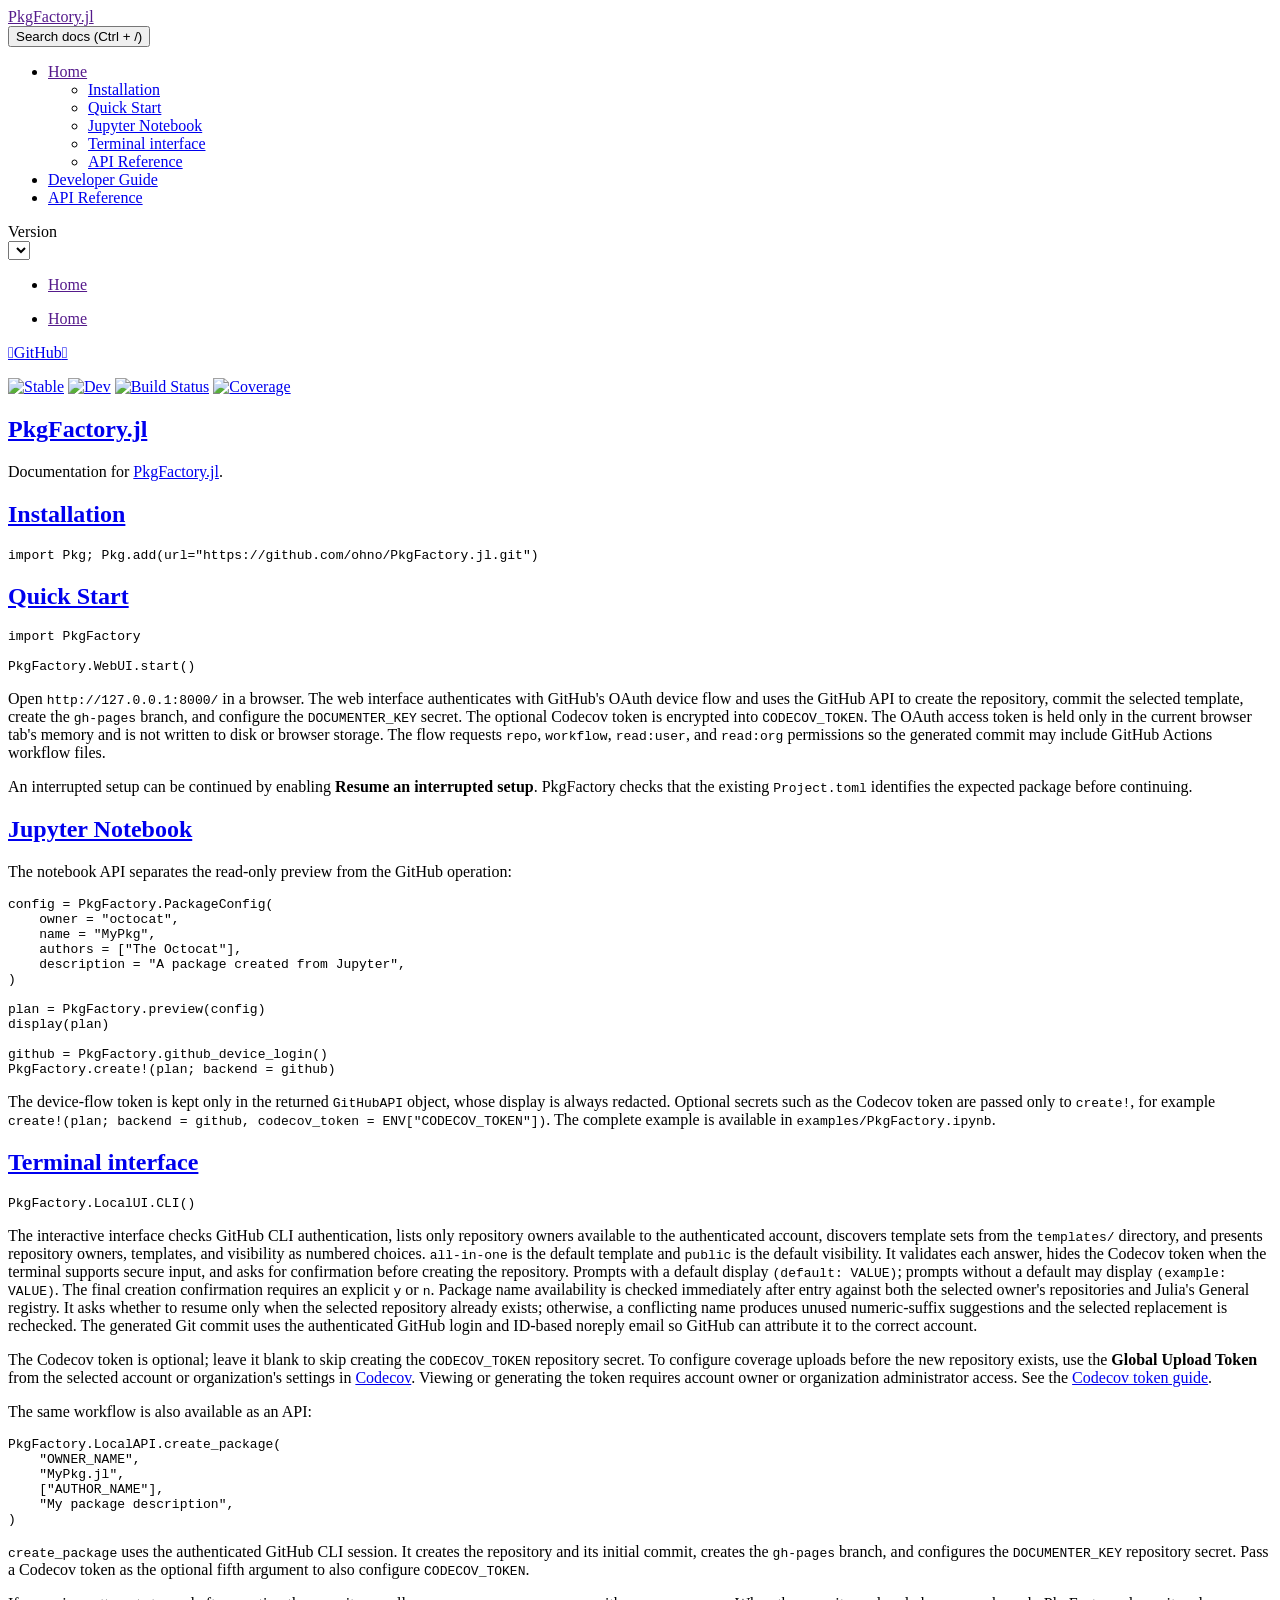
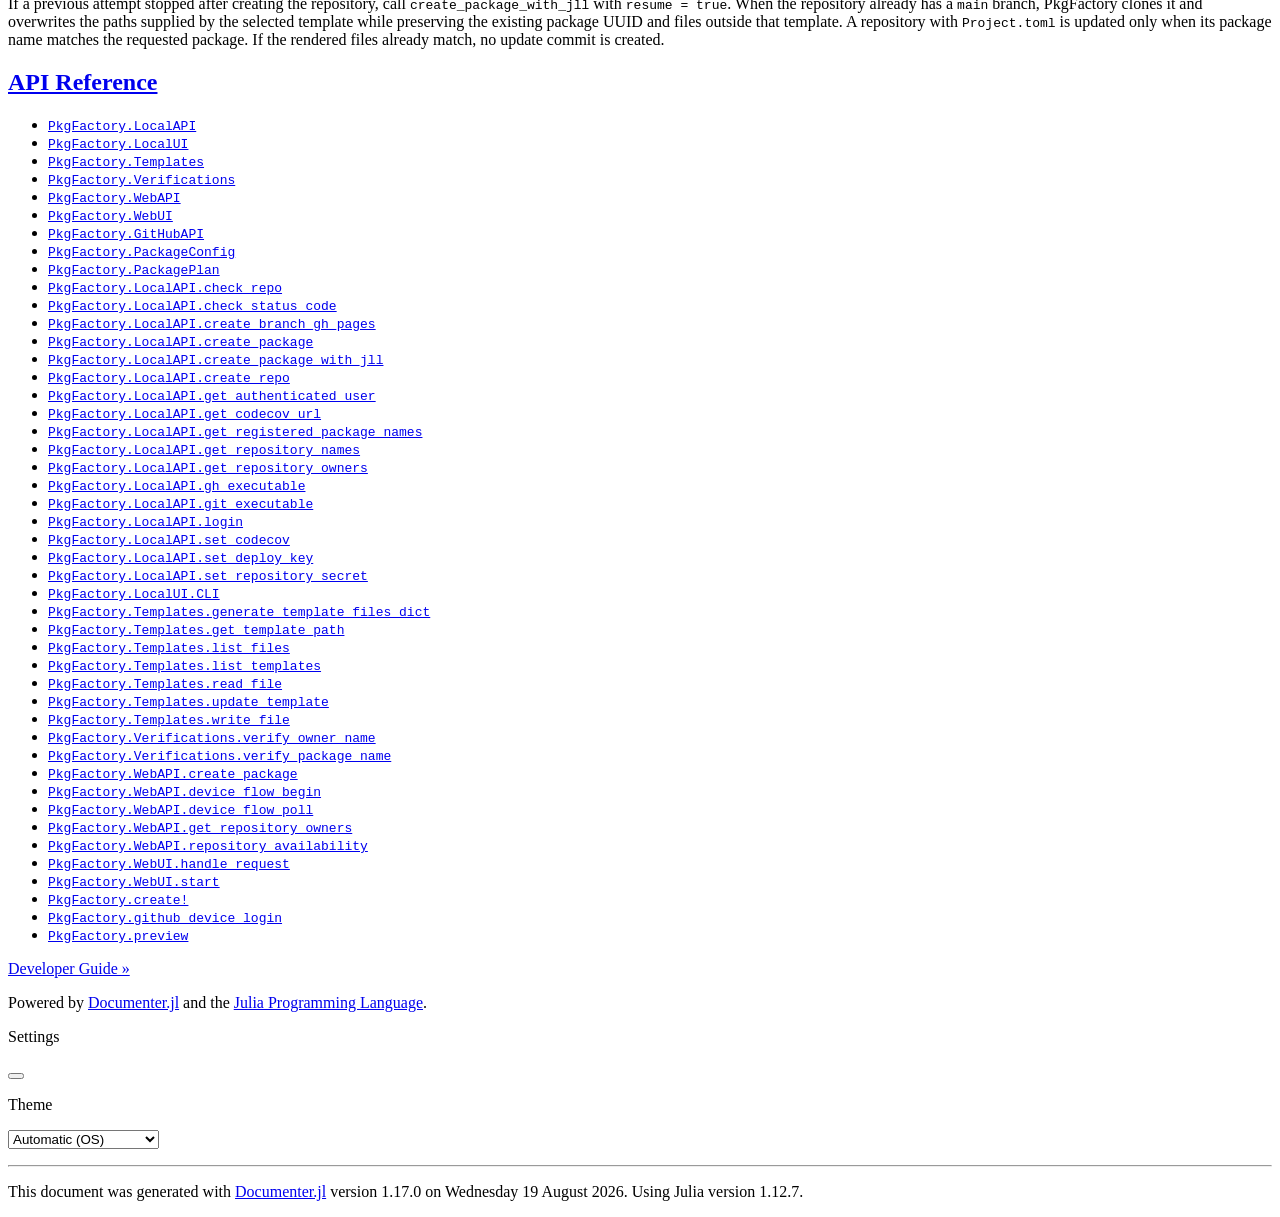
==== dev/index.html @ f9e2beac "build based on 968e6b3" ====
<!DOCTYPE html>
<html lang="en"><head><meta charset="UTF-8"/><meta name="viewport" content="width=device-width, initial-scale=1.0"/><title>Home · PkgFactory.jl</title><meta name="title" content="Home · PkgFactory.jl"/><meta property="og:title" content="Home · PkgFactory.jl"/><meta property="twitter:title" content="Home · PkgFactory.jl"/><meta name="description" content="Documentation for PkgFactory.jl."/><meta property="og:description" content="Documentation for PkgFactory.jl."/><meta property="twitter:description" content="Documentation for PkgFactory.jl."/><meta property="og:url" content="https://ohno.github.io/PkgFactory.jl/"/><meta property="twitter:url" content="https://ohno.github.io/PkgFactory.jl/"/><link rel="canonical" href="https://ohno.github.io/PkgFactory.jl/"/><script data-outdated-warner src="assets/warner.js"></script><link href="https://cdnjs.cloudflare.com/ajax/libs/lato-font/3.0.0/css/lato-font.min.css" rel="stylesheet" type="text/css"/><link href="https://cdnjs.cloudflare.com/ajax/libs/juliamono/0.050/juliamono.min.css" rel="stylesheet" type="text/css"/><link href="https://cdnjs.cloudflare.com/ajax/libs/font-awesome/6.4.2/css/fontawesome.min.css" rel="stylesheet" type="text/css"/><link href="https://cdnjs.cloudflare.com/ajax/libs/font-awesome/6.4.2/css/solid.min.css" rel="stylesheet" type="text/css"/><link href="https://cdnjs.cloudflare.com/ajax/libs/font-awesome/6.4.2/css/brands.min.css" rel="stylesheet" type="text/css"/><link href="https://cdnjs.cloudflare.com/ajax/libs/KaTeX/0.16.8/katex.min.css" rel="stylesheet" type="text/css"/><script>documenterBaseURL="."</script><script src="https://cdnjs.cloudflare.com/ajax/libs/require.js/2.3.6/require.min.js" data-main="assets/documenter.js"></script><script src="search_index.js"></script><script src="siteinfo.js"></script><script src="../versions.js"></script><link class="docs-theme-link" rel="stylesheet" type="text/css" href="assets/themes/catppuccin-mocha.css" data-theme-name="catppuccin-mocha"/><link class="docs-theme-link" rel="stylesheet" type="text/css" href="assets/themes/catppuccin-macchiato.css" data-theme-name="catppuccin-macchiato"/><link class="docs-theme-link" rel="stylesheet" type="text/css" href="assets/themes/catppuccin-frappe.css" data-theme-name="catppuccin-frappe"/><link class="docs-theme-link" rel="stylesheet" type="text/css" href="assets/themes/catppuccin-latte.css" data-theme-name="catppuccin-latte"/><link class="docs-theme-link" rel="stylesheet" type="text/css" href="assets/themes/documenter-dark.css" data-theme-name="documenter-dark" data-theme-primary-dark/><link class="docs-theme-link" rel="stylesheet" type="text/css" href="assets/themes/documenter-light.css" data-theme-name="documenter-light" data-theme-primary/><script src="assets/themeswap.js"></script></head><body><div id="documenter"><nav class="docs-sidebar"><div class="docs-package-name"><span class="docs-autofit"><a href>PkgFactory.jl</a></span></div><button class="docs-search-query input is-rounded is-small is-clickable my-2 mx-auto py-1 px-2" id="documenter-search-query">Search docs (Ctrl + /)</button><ul class="docs-menu"><li class="is-active"><a class="tocitem" href>Home</a><ul class="internal"><li><a class="tocitem" href="#Installation"><span>Installation</span></a></li><li><a class="tocitem" href="#Quick-Start"><span>Quick Start</span></a></li><li><a class="tocitem" href="#Jupyter-Notebook"><span>Jupyter Notebook</span></a></li><li><a class="tocitem" href="#Terminal-interface"><span>Terminal interface</span></a></li><li><a class="tocitem" href="#API-Reference"><span>API Reference</span></a></li></ul></li><li><a class="tocitem" href="developer/">Developer Guide</a></li><li><a class="tocitem" href="api/">API Reference</a></li></ul><div class="docs-version-selector field has-addons"><div class="control"><span class="docs-label button is-static is-size-7">Version</span></div><div class="docs-selector control is-expanded"><div class="select is-fullwidth is-size-7"><select id="documenter-version-selector"></select></div></div></div></nav><div class="docs-main"><header class="docs-navbar"><a class="docs-sidebar-button docs-navbar-link fa-solid fa-bars is-hidden-desktop" id="documenter-sidebar-button" href="#"></a><nav class="breadcrumb"><ul class="is-hidden-mobile"><li class="is-active"><a href>Home</a></li></ul><ul class="is-hidden-tablet"><li class="is-active"><a href>Home</a></li></ul></nav><div class="docs-right"><a class="docs-navbar-link" href="https://github.com/ohno/PkgFactory.jl" title="View the repository on GitHub"><span class="docs-icon fa-brands"></span><span class="docs-label is-hidden-touch">GitHub</span></a><a class="docs-navbar-link" href="https://github.com/ohno/PkgFactory.jl/blob/main/docs/src/index.md" title="Edit source on GitHub"><span class="docs-icon fa-solid"></span></a><a class="docs-settings-button docs-navbar-link fa-solid fa-gear" id="documenter-settings-button" href="#" title="Settings"></a><a class="docs-article-toggle-button fa-solid fa-chevron-up" id="documenter-article-toggle-button" href="javascript:;" title="Collapse all docstrings"></a></div></header><article class="content" id="documenter-page"><p><a href="https://ohno.github.io/PkgFactory.jl/stable/"><img src="https://img.shields.io/badge/docs-stable-blue.svg" alt="Stable"/></a> <a href="https://ohno.github.io/PkgFactory.jl/dev/"><img src="https://img.shields.io/badge/docs-dev-blue.svg" alt="Dev"/></a> <a href="https://github.com/ohno/PkgFactory.jl/actions/workflows/CI.yml?query=branch%3Amain"><img src="https://github.com/ohno/PkgFactory.jl/actions/workflows/CI.yml/badge.svg?branch=main" alt="Build Status"/></a> <a href="https://codecov.io/gh/ohno/PkgFactory.jl"><img src="https://codecov.io/gh/ohno/PkgFactory.jl/branch/main/graph/badge.svg" alt="Coverage"/></a></p><h1 id="PkgFactory.jl"><a class="docs-heading-anchor" href="#PkgFactory.jl">PkgFactory.jl</a><a id="PkgFactory.jl-1"></a><a class="docs-heading-anchor-permalink" href="#PkgFactory.jl" title="Permalink"></a></h1><p>Documentation for <a href="https://github.com/ohno/PkgFactory.jl">PkgFactory.jl</a>.</p><h2 id="Installation"><a class="docs-heading-anchor" href="#Installation">Installation</a><a id="Installation-1"></a><a class="docs-heading-anchor-permalink" href="#Installation" title="Permalink"></a></h2><pre><code class="language-julia hljs">import Pkg; Pkg.add(url=&quot;https://github.com/ohno/PkgFactory.jl.git&quot;)</code></pre><h2 id="Quick-Start"><a class="docs-heading-anchor" href="#Quick-Start">Quick Start</a><a id="Quick-Start-1"></a><a class="docs-heading-anchor-permalink" href="#Quick-Start" title="Permalink"></a></h2><pre><code class="language-julia hljs">import PkgFactory

PkgFactory.WebUI.start()</code></pre><p>Open <code>http://127.0.0.1:8000/</code> in a browser. The web interface authenticates with GitHub&#39;s OAuth device flow and uses the GitHub API to create the repository, commit the selected template, create the <code>gh-pages</code> branch, and configure the <code>DOCUMENTER_KEY</code> secret. The optional Codecov token is encrypted into <code>CODECOV_TOKEN</code>. The OAuth access token is held only in the current browser tab&#39;s memory and is not written to disk or browser storage. The flow requests <code>repo</code>, <code>workflow</code>, <code>read:user</code>, and <code>read:org</code> permissions so the generated commit may include GitHub Actions workflow files.</p><p>An interrupted setup can be continued by enabling <strong>Resume an interrupted setup</strong>. PkgFactory checks that the existing <code>Project.toml</code> identifies the expected package before continuing.</p><h2 id="Jupyter-Notebook"><a class="docs-heading-anchor" href="#Jupyter-Notebook">Jupyter Notebook</a><a id="Jupyter-Notebook-1"></a><a class="docs-heading-anchor-permalink" href="#Jupyter-Notebook" title="Permalink"></a></h2><p>The notebook API separates the read-only preview from the GitHub operation:</p><pre><code class="language-julia hljs">config = PkgFactory.PackageConfig(
    owner = &quot;octocat&quot;,
    name = &quot;MyPkg&quot;,
    authors = [&quot;The Octocat&quot;],
    description = &quot;A package created from Jupyter&quot;,
)

plan = PkgFactory.preview(config)
display(plan)

github = PkgFactory.github_device_login()
PkgFactory.create!(plan; backend = github)</code></pre><p>The device-flow token is kept only in the returned <code>GitHubAPI</code> object, whose display is always redacted. Optional secrets such as the Codecov token are passed only to <code>create!</code>, for example <code>create!(plan; backend = github, codecov_token = ENV[&quot;CODECOV_TOKEN&quot;])</code>. The complete example is available in <code>examples/PkgFactory.ipynb</code>.</p><h2 id="Terminal-interface"><a class="docs-heading-anchor" href="#Terminal-interface">Terminal interface</a><a id="Terminal-interface-1"></a><a class="docs-heading-anchor-permalink" href="#Terminal-interface" title="Permalink"></a></h2><pre><code class="language-julia hljs">PkgFactory.LocalUI.CLI()</code></pre><p>The interactive interface checks GitHub CLI authentication, lists only repository owners available to the authenticated account, discovers template sets from the <code>templates/</code> directory, and presents repository owners, templates, and visibility as numbered choices. <code>all-in-one</code> is the default template and <code>public</code> is the default visibility. It validates each answer, hides the Codecov token when the terminal supports secure input, and asks for confirmation before creating the repository. Prompts with a default display <code>(default: VALUE)</code>; prompts without a default may display <code>(example: VALUE)</code>. The final creation confirmation requires an explicit <code>y</code> or <code>n</code>. Package name availability is checked immediately after entry against both the selected owner&#39;s repositories and Julia&#39;s General registry. It asks whether to resume only when the selected repository already exists; otherwise, a conflicting name produces unused numeric-suffix suggestions and the selected replacement is rechecked. The generated Git commit uses the authenticated GitHub login and ID-based noreply email so GitHub can attribute it to the correct account.</p><p>The Codecov token is optional; leave it blank to skip creating the <code>CODECOV_TOKEN</code> repository secret. To configure coverage uploads before the new repository exists, use the <strong>Global Upload Token</strong> from the selected account or organization&#39;s settings in <a href="https://app.codecov.io/">Codecov</a>. Viewing or generating the token requires account owner or organization administrator access. See the <a href="https://docs.codecov.com/docs/codecov-tokens">Codecov token guide</a>.</p><p>The same workflow is also available as an API:</p><pre><code class="language-julia hljs">PkgFactory.LocalAPI.create_package(
    &quot;OWNER_NAME&quot;,
    &quot;MyPkg.jl&quot;,
    [&quot;AUTHOR_NAME&quot;],
    &quot;My package description&quot;,
)</code></pre><p><code>create_package</code> uses the authenticated GitHub CLI session. It creates the repository and its initial commit, creates the <code>gh-pages</code> branch, and configures the <code>DOCUMENTER_KEY</code> repository secret. Pass a Codecov token as the optional fifth argument to also configure <code>CODECOV_TOKEN</code>.</p><p>If a previous attempt stopped after creating the repository, call <code>create_package_with_jll</code> with <code>resume = true</code>. When the repository already has a <code>main</code> branch, PkgFactory clones it and overwrites the paths supplied by the selected template while preserving the existing package UUID and files outside that template. A repository with <code>Project.toml</code> is updated only when its package name matches the requested package. If the rendered files already match, no update commit is created.</p><h2 id="API-Reference"><a class="docs-heading-anchor" href="#API-Reference">API Reference</a><a id="API-Reference-1"></a><a class="docs-heading-anchor-permalink" href="#API-Reference" title="Permalink"></a></h2><ul><li><a href="api/#PkgFactory.LocalAPI"><code>PkgFactory.LocalAPI</code></a></li><li><a href="api/#PkgFactory.LocalUI"><code>PkgFactory.LocalUI</code></a></li><li><a href="api/#PkgFactory.Templates"><code>PkgFactory.Templates</code></a></li><li><a href="api/#PkgFactory.Verifications"><code>PkgFactory.Verifications</code></a></li><li><a href="api/#PkgFactory.WebAPI"><code>PkgFactory.WebAPI</code></a></li><li><a href="api/#PkgFactory.WebUI"><code>PkgFactory.WebUI</code></a></li><li><a href="api/#PkgFactory.GitHubAPI"><code>PkgFactory.GitHubAPI</code></a></li><li><a href="api/#PkgFactory.PackageConfig"><code>PkgFactory.PackageConfig</code></a></li><li><a href="api/#PkgFactory.PackagePlan"><code>PkgFactory.PackagePlan</code></a></li><li><a href="api/#PkgFactory.LocalAPI.check_repo-Tuple{String, String}"><code>PkgFactory.LocalAPI.check_repo</code></a></li><li><a href="api/#PkgFactory.LocalAPI.check_status_code-Tuple{}"><code>PkgFactory.LocalAPI.check_status_code</code></a></li><li><a href="api/#PkgFactory.LocalAPI.create_branch_gh_pages-Tuple{String, String}"><code>PkgFactory.LocalAPI.create_branch_gh_pages</code></a></li><li><a href="api/#PkgFactory.LocalAPI.create_package"><code>PkgFactory.LocalAPI.create_package</code></a></li><li><a href="api/#PkgFactory.LocalAPI.create_package_with_jll"><code>PkgFactory.LocalAPI.create_package_with_jll</code></a></li><li><a href="api/#PkgFactory.LocalAPI.create_repo-Tuple{String, String, String}"><code>PkgFactory.LocalAPI.create_repo</code></a></li><li><a href="api/#PkgFactory.LocalAPI.get_authenticated_user-Tuple{}"><code>PkgFactory.LocalAPI.get_authenticated_user</code></a></li><li><a href="api/#PkgFactory.LocalAPI.get_codecov_url-Tuple{String, String}"><code>PkgFactory.LocalAPI.get_codecov_url</code></a></li><li><a href="api/#PkgFactory.LocalAPI.get_registered_package_names-Tuple{String}"><code>PkgFactory.LocalAPI.get_registered_package_names</code></a></li><li><a href="api/#PkgFactory.LocalAPI.get_repository_names-Tuple{String}"><code>PkgFactory.LocalAPI.get_repository_names</code></a></li><li><a href="api/#PkgFactory.LocalAPI.get_repository_owners-Tuple{}"><code>PkgFactory.LocalAPI.get_repository_owners</code></a></li><li><a href="api/#PkgFactory.LocalAPI.gh_executable-Tuple{}"><code>PkgFactory.LocalAPI.gh_executable</code></a></li><li><a href="api/#PkgFactory.LocalAPI.git_executable-Tuple{}"><code>PkgFactory.LocalAPI.git_executable</code></a></li><li><a href="api/#PkgFactory.LocalAPI.login-Tuple{}"><code>PkgFactory.LocalAPI.login</code></a></li><li><a href="api/#PkgFactory.LocalAPI.set_codecov-Tuple{String, String, AbstractString}"><code>PkgFactory.LocalAPI.set_codecov</code></a></li><li><a href="api/#PkgFactory.LocalAPI.set_deploy_key-Tuple{String, String}"><code>PkgFactory.LocalAPI.set_deploy_key</code></a></li><li><a href="api/#PkgFactory.LocalAPI.set_repository_secret-Tuple{String, String, String, AbstractString}"><code>PkgFactory.LocalAPI.set_repository_secret</code></a></li><li><a href="api/#PkgFactory.LocalUI.CLI-Tuple{}"><code>PkgFactory.LocalUI.CLI</code></a></li><li><a href="api/#PkgFactory.Templates.generate_template_files_dict-Tuple{String, String, Vector{String}, String, String}"><code>PkgFactory.Templates.generate_template_files_dict</code></a></li><li><a href="api/#PkgFactory.Templates.get_template_path-Tuple{String}"><code>PkgFactory.Templates.get_template_path</code></a></li><li><a href="api/#PkgFactory.Templates.list_files-Tuple{String}"><code>PkgFactory.Templates.list_files</code></a></li><li><a href="api/#PkgFactory.Templates.list_templates-Tuple{}"><code>PkgFactory.Templates.list_templates</code></a></li><li><a href="api/#PkgFactory.Templates.read_file-Tuple{String}"><code>PkgFactory.Templates.read_file</code></a></li><li><a href="api/#PkgFactory.Templates.update_template-Tuple{String, String, Vector{String}}"><code>PkgFactory.Templates.update_template</code></a></li><li><a href="api/#PkgFactory.Templates.write_file-Tuple{String, String}"><code>PkgFactory.Templates.write_file</code></a></li><li><a href="api/#PkgFactory.Verifications.verify_owner_name-Tuple{String}"><code>PkgFactory.Verifications.verify_owner_name</code></a></li><li><a href="api/#PkgFactory.Verifications.verify_package_name-Tuple{String}"><code>PkgFactory.Verifications.verify_package_name</code></a></li><li><a href="api/#PkgFactory.WebAPI.create_package"><code>PkgFactory.WebAPI.create_package</code></a></li><li><a href="api/#PkgFactory.WebAPI.device_flow_begin"><code>PkgFactory.WebAPI.device_flow_begin</code></a></li><li><a href="api/#PkgFactory.WebAPI.device_flow_poll"><code>PkgFactory.WebAPI.device_flow_poll</code></a></li><li><a href="api/#PkgFactory.WebAPI.get_repository_owners-Tuple{AbstractString}"><code>PkgFactory.WebAPI.get_repository_owners</code></a></li><li><a href="api/#PkgFactory.WebAPI.repository_availability-Tuple{String, String, String}"><code>PkgFactory.WebAPI.repository_availability</code></a></li><li><a href="api/#PkgFactory.WebUI.handle_request-Tuple{HTTP.Messages.Request}"><code>PkgFactory.WebUI.handle_request</code></a></li><li><a href="api/#PkgFactory.WebUI.start"><code>PkgFactory.WebUI.start</code></a></li><li><a href="api/#PkgFactory.create!-Tuple{PkgFactory.PackagePlan, PkgFactory.GitHubAPI}"><code>PkgFactory.create!</code></a></li><li><a href="api/#PkgFactory.github_device_login-Tuple{}"><code>PkgFactory.github_device_login</code></a></li><li><a href="api/#PkgFactory.preview-Tuple{PkgFactory.PackageConfig}"><code>PkgFactory.preview</code></a></li></ul><script type="module">import mermaid from 'https://cdn.jsdelivr.net/npm/mermaid@11/dist/mermaid.esm.min.mjs';
mermaid.initialize({
    startOnLoad: true,
    theme: "neutral"
});
</script></article><nav class="docs-footer"><a class="docs-footer-nextpage" href="developer/">Developer Guide »</a><div class="flexbox-break"></div><p class="footer-message">Powered by <a href="https://github.com/JuliaDocs/Documenter.jl">Documenter.jl</a> and the <a href="https://julialang.org/">Julia Programming Language</a>.</p></nav></div><div class="modal" id="documenter-settings"><div class="modal-background"></div><div class="modal-card"><header class="modal-card-head"><p class="modal-card-title">Settings</p><button class="delete"></button></header><section class="modal-card-body"><p><label class="label">Theme</label><div class="select"><select id="documenter-themepicker"><option value="auto">Automatic (OS)</option><option value="documenter-light">documenter-light</option><option value="documenter-dark">documenter-dark</option><option value="catppuccin-latte">catppuccin-latte</option><option value="catppuccin-frappe">catppuccin-frappe</option><option value="catppuccin-macchiato">catppuccin-macchiato</option><option value="catppuccin-mocha">catppuccin-mocha</option></select></div></p><hr/><p>This document was generated with <a href="https://github.com/JuliaDocs/Documenter.jl">Documenter.jl</a> version 1.17.0 on <span class="colophon-date" title="Wednesday 19 August 2026 22:08">Wednesday 19 August 2026</span>. Using Julia version 1.12.7.</p></section><footer class="modal-card-foot"></footer></div></div></div></body></html>
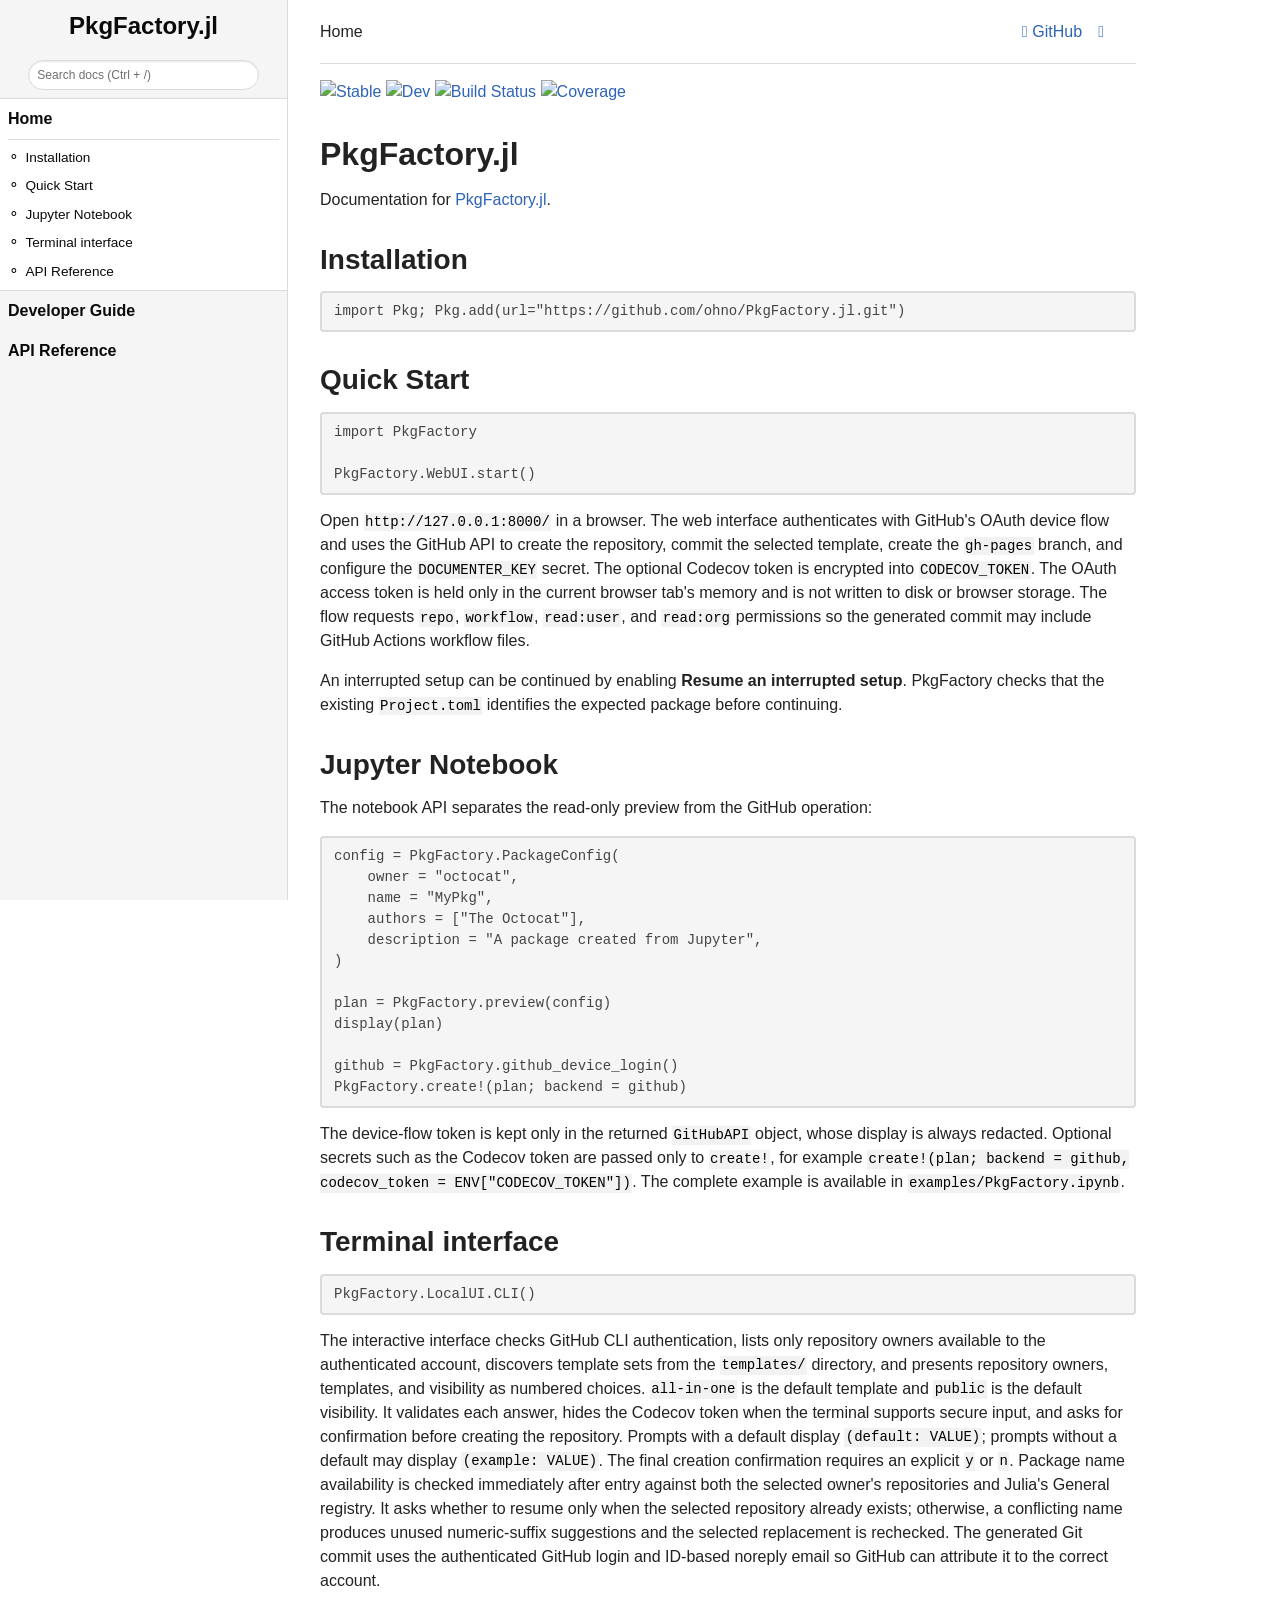
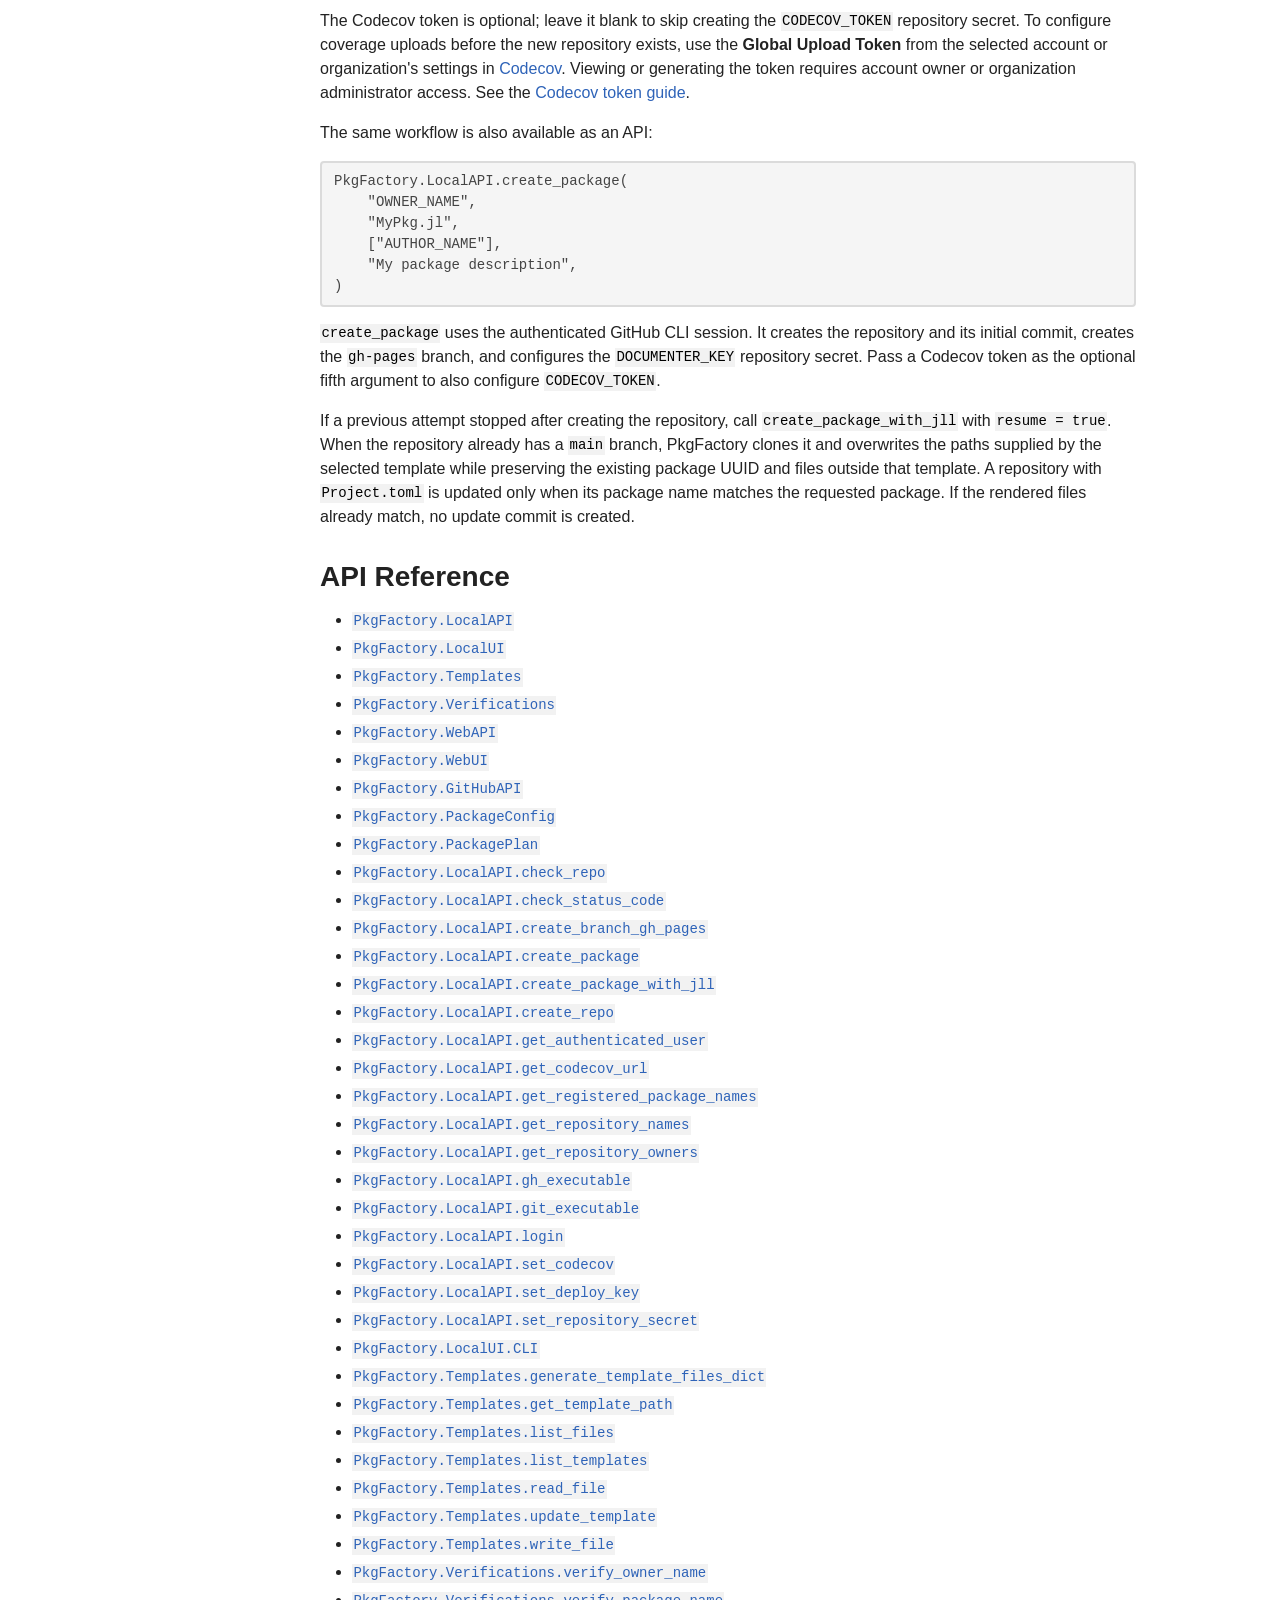
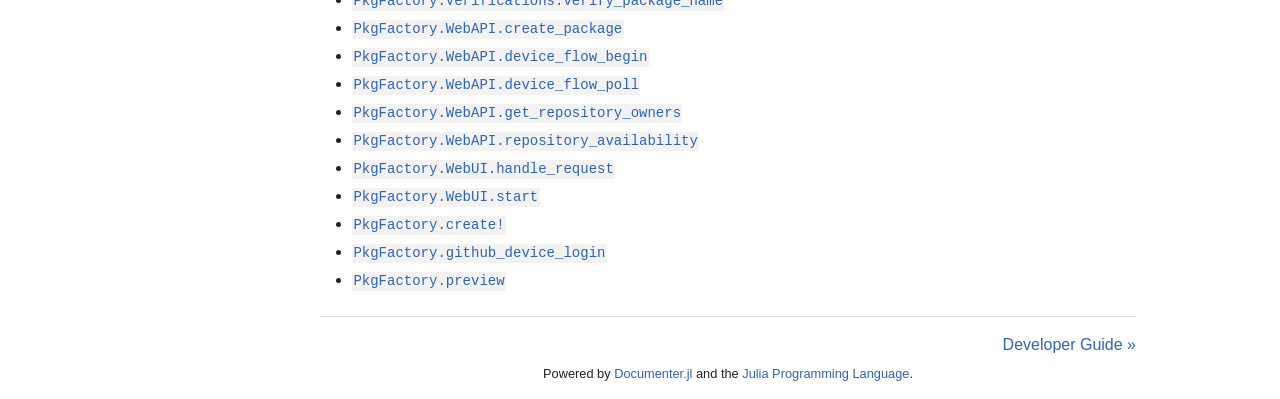
==== commit e24b5548: "build based on 5e760d3" ====
--- a/dev/index.html
+++ b/dev/index.html
@@ -1,5 +1,5 @@
 <!DOCTYPE html>
-<html lang="en"><head><meta charset="UTF-8"/><meta name="viewport" content="width=device-width, initial-scale=1.0"/><title>Home · PkgFactory.jl</title><meta name="title" content="Home · PkgFactory.jl"/><meta property="og:title" content="Home · PkgFactory.jl"/><meta property="twitter:title" content="Home · PkgFactory.jl"/><meta name="description" content="Documentation for PkgFactory.jl."/><meta property="og:description" content="Documentation for PkgFactory.jl."/><meta property="twitter:description" content="Documentation for PkgFactory.jl."/><meta property="og:url" content="https://ohno.github.io/PkgFactory.jl/"/><meta property="twitter:url" content="https://ohno.github.io/PkgFactory.jl/"/><link rel="canonical" href="https://ohno.github.io/PkgFactory.jl/"/><script data-outdated-warner src="assets/warner.js"></script><link href="https://cdnjs.cloudflare.com/ajax/libs/lato-font/3.0.0/css/lato-font.min.css" rel="stylesheet" type="text/css"/><link href="https://cdnjs.cloudflare.com/ajax/libs/juliamono/0.050/juliamono.min.css" rel="stylesheet" type="text/css"/><link href="https://cdnjs.cloudflare.com/ajax/libs/font-awesome/6.4.2/css/fontawesome.min.css" rel="stylesheet" type="text/css"/><link href="https://cdnjs.cloudflare.com/ajax/libs/font-awesome/6.4.2/css/solid.min.css" rel="stylesheet" type="text/css"/><link href="https://cdnjs.cloudflare.com/ajax/libs/font-awesome/6.4.2/css/brands.min.css" rel="stylesheet" type="text/css"/><link href="https://cdnjs.cloudflare.com/ajax/libs/KaTeX/0.16.8/katex.min.css" rel="stylesheet" type="text/css"/><script>documenterBaseURL="."</script><script src="https://cdnjs.cloudflare.com/ajax/libs/require.js/2.3.6/require.min.js" data-main="assets/documenter.js"></script><script src="search_index.js"></script><script src="siteinfo.js"></script><script src="../versions.js"></script><link class="docs-theme-link" rel="stylesheet" type="text/css" href="assets/themes/catppuccin-mocha.css" data-theme-name="catppuccin-mocha"/><link class="docs-theme-link" rel="stylesheet" type="text/css" href="assets/themes/catppuccin-macchiato.css" data-theme-name="catppuccin-macchiato"/><link class="docs-theme-link" rel="stylesheet" type="text/css" href="assets/themes/catppuccin-frappe.css" data-theme-name="catppuccin-frappe"/><link class="docs-theme-link" rel="stylesheet" type="text/css" href="assets/themes/catppuccin-latte.css" data-theme-name="catppuccin-latte"/><link class="docs-theme-link" rel="stylesheet" type="text/css" href="assets/themes/documenter-dark.css" data-theme-name="documenter-dark" data-theme-primary-dark/><link class="docs-theme-link" rel="stylesheet" type="text/css" href="assets/themes/documenter-light.css" data-theme-name="documenter-light" data-theme-primary/><script src="assets/themeswap.js"></script></head><body><div id="documenter"><nav class="docs-sidebar"><div class="docs-package-name"><span class="docs-autofit"><a href>PkgFactory.jl</a></span></div><button class="docs-search-query input is-rounded is-small is-clickable my-2 mx-auto py-1 px-2" id="documenter-search-query">Search docs (Ctrl + /)</button><ul class="docs-menu"><li class="is-active"><a class="tocitem" href>Home</a><ul class="internal"><li><a class="tocitem" href="#Installation"><span>Installation</span></a></li><li><a class="tocitem" href="#Quick-Start"><span>Quick Start</span></a></li><li><a class="tocitem" href="#Jupyter-Notebook"><span>Jupyter Notebook</span></a></li><li><a class="tocitem" href="#Terminal-interface"><span>Terminal interface</span></a></li><li><a class="tocitem" href="#API-Reference"><span>API Reference</span></a></li></ul></li><li><a class="tocitem" href="developer/">Developer Guide</a></li><li><a class="tocitem" href="api/">API Reference</a></li></ul><div class="docs-version-selector field has-addons"><div class="control"><span class="docs-label button is-static is-size-7">Version</span></div><div class="docs-selector control is-expanded"><div class="select is-fullwidth is-size-7"><select id="documenter-version-selector"></select></div></div></div></nav><div class="docs-main"><header class="docs-navbar"><a class="docs-sidebar-button docs-navbar-link fa-solid fa-bars is-hidden-desktop" id="documenter-sidebar-button" href="#"></a><nav class="breadcrumb"><ul class="is-hidden-mobile"><li class="is-active"><a href>Home</a></li></ul><ul class="is-hidden-tablet"><li class="is-active"><a href>Home</a></li></ul></nav><div class="docs-right"><a class="docs-navbar-link" href="https://github.com/ohno/PkgFactory.jl" title="View the repository on GitHub"><span class="docs-icon fa-brands"></span><span class="docs-label is-hidden-touch">GitHub</span></a><a class="docs-navbar-link" href="https://github.com/ohno/PkgFactory.jl/blob/main/docs/src/index.md" title="Edit source on GitHub"><span class="docs-icon fa-solid"></span></a><a class="docs-settings-button docs-navbar-link fa-solid fa-gear" id="documenter-settings-button" href="#" title="Settings"></a><a class="docs-article-toggle-button fa-solid fa-chevron-up" id="documenter-article-toggle-button" href="javascript:;" title="Collapse all docstrings"></a></div></header><article class="content" id="documenter-page"><p><a href="https://ohno.github.io/PkgFactory.jl/stable/"><img src="https://img.shields.io/badge/docs-stable-blue.svg" alt="Stable"/></a> <a href="https://ohno.github.io/PkgFactory.jl/dev/"><img src="https://img.shields.io/badge/docs-dev-blue.svg" alt="Dev"/></a> <a href="https://github.com/ohno/PkgFactory.jl/actions/workflows/CI.yml?query=branch%3Amain"><img src="https://github.com/ohno/PkgFactory.jl/actions/workflows/CI.yml/badge.svg?branch=main" alt="Build Status"/></a> <a href="https://codecov.io/gh/ohno/PkgFactory.jl"><img src="https://codecov.io/gh/ohno/PkgFactory.jl/branch/main/graph/badge.svg" alt="Coverage"/></a></p><h1 id="PkgFactory.jl"><a class="docs-heading-anchor" href="#PkgFactory.jl">PkgFactory.jl</a><a id="PkgFactory.jl-1"></a><a class="docs-heading-anchor-permalink" href="#PkgFactory.jl" title="Permalink"></a></h1><p>Documentation for <a href="https://github.com/ohno/PkgFactory.jl">PkgFactory.jl</a>.</p><h2 id="Installation"><a class="docs-heading-anchor" href="#Installation">Installation</a><a id="Installation-1"></a><a class="docs-heading-anchor-permalink" href="#Installation" title="Permalink"></a></h2><pre><code class="language-julia hljs">import Pkg; Pkg.add(url=&quot;https://github.com/ohno/PkgFactory.jl.git&quot;)</code></pre><h2 id="Quick-Start"><a class="docs-heading-anchor" href="#Quick-Start">Quick Start</a><a id="Quick-Start-1"></a><a class="docs-heading-anchor-permalink" href="#Quick-Start" title="Permalink"></a></h2><pre><code class="language-julia hljs">import PkgFactory
+<html lang="en"><head><meta charset="UTF-8"/><meta name="viewport" content="width=device-width, initial-scale=1.0"/><title>Home · PkgFactory.jl</title><meta name="title" content="Home · PkgFactory.jl"/><meta property="og:title" content="Home · PkgFactory.jl"/><meta property="twitter:title" content="Home · PkgFactory.jl"/><meta name="description" content="Documentation for PkgFactory.jl."/><meta property="og:description" content="Documentation for PkgFactory.jl."/><meta property="twitter:description" content="Documentation for PkgFactory.jl."/><meta property="og:url" content="https://ohno.github.io/PkgFactory.jl/"/><meta property="twitter:url" content="https://ohno.github.io/PkgFactory.jl/"/><link rel="canonical" href="https://ohno.github.io/PkgFactory.jl/"/><script data-outdated-warner src="assets/warner.js"></script><link href="https://cdnjs.cloudflare.com/ajax/libs/lato-font/3.0.0/css/lato-font.min.css" rel="stylesheet" type="text/css"/><link href="https://cdnjs.cloudflare.com/ajax/libs/juliamono/0.63.2/juliamono.min.css" rel="stylesheet" type="text/css"/><link href="https://cdnjs.cloudflare.com/ajax/libs/font-awesome/6.4.2/css/fontawesome.min.css" rel="stylesheet" type="text/css"/><link href="https://cdnjs.cloudflare.com/ajax/libs/font-awesome/6.4.2/css/solid.min.css" rel="stylesheet" type="text/css"/><link href="https://cdnjs.cloudflare.com/ajax/libs/font-awesome/6.4.2/css/brands.min.css" rel="stylesheet" type="text/css"/><link href="https://cdnjs.cloudflare.com/ajax/libs/KaTeX/0.16.8/katex.min.css" rel="stylesheet" type="text/css"/><script>documenterBaseURL="."</script><script src="https://cdnjs.cloudflare.com/ajax/libs/require.js/2.3.6/require.min.js" data-main="assets/documenter.js"></script><script src="search_index.js"></script><script src="siteinfo.js"></script><script src="../versions.js"></script><link class="docs-theme-link" rel="stylesheet" type="text/css" href="assets/themes/catppuccin-mocha.css" data-theme-name="catppuccin-mocha"/><link class="docs-theme-link" rel="stylesheet" type="text/css" href="assets/themes/catppuccin-macchiato.css" data-theme-name="catppuccin-macchiato"/><link class="docs-theme-link" rel="stylesheet" type="text/css" href="assets/themes/catppuccin-frappe.css" data-theme-name="catppuccin-frappe"/><link class="docs-theme-link" rel="stylesheet" type="text/css" href="assets/themes/catppuccin-latte.css" data-theme-name="catppuccin-latte"/><link class="docs-theme-link" rel="stylesheet" type="text/css" href="assets/themes/documenter-dark.css" data-theme-name="documenter-dark" data-theme-primary-dark/><link class="docs-theme-link" rel="stylesheet" type="text/css" href="assets/themes/documenter-light.css" data-theme-name="documenter-light" data-theme-primary/><script src="assets/themeswap.js"></script></head><body><div id="documenter"><nav class="docs-sidebar"><div class="docs-package-name"><span class="docs-autofit"><a href>PkgFactory.jl</a></span></div><button class="docs-search-query input is-rounded is-small is-clickable my-2 mx-auto py-1 px-2" id="documenter-search-query">Search docs (Ctrl + /)</button><ul class="docs-menu"><li class="is-active"><a class="tocitem" href>Home</a><ul class="internal"><li><a class="tocitem" href="#Installation"><span>Installation</span></a></li><li><a class="tocitem" href="#Quick-Start"><span>Quick Start</span></a></li><li><a class="tocitem" href="#Jupyter-Notebook"><span>Jupyter Notebook</span></a></li><li><a class="tocitem" href="#Terminal-interface"><span>Terminal interface</span></a></li><li><a class="tocitem" href="#API-Reference"><span>API Reference</span></a></li></ul></li><li><a class="tocitem" href="developer/">Developer Guide</a></li><li><a class="tocitem" href="api/">API Reference</a></li></ul><div class="docs-version-selector field has-addons"><div class="control"><span class="docs-label button is-static is-size-7">Version</span></div><div class="docs-selector control is-expanded"><div class="select is-fullwidth is-size-7"><select id="documenter-version-selector"></select></div></div></div></nav><div class="docs-main"><header class="docs-navbar"><a class="docs-sidebar-button docs-navbar-link fa-solid fa-bars is-hidden-desktop" id="documenter-sidebar-button" href="#"></a><nav class="breadcrumb"><ul class="is-hidden-mobile"><li class="is-active"><a href>Home</a></li></ul><ul class="is-hidden-tablet"><li class="is-active"><a href>Home</a></li></ul></nav><div class="docs-right"><a class="docs-navbar-link" href="https://github.com/ohno/PkgFactory.jl" title="View the repository on GitHub"><span class="docs-icon fa-brands"></span><span class="docs-label is-hidden-touch">GitHub</span></a><a class="docs-navbar-link" href="https://github.com/ohno/PkgFactory.jl/blob/main/docs/src/index.md" title="Edit source on GitHub"><span class="docs-icon fa-solid"></span></a><a class="docs-settings-button docs-navbar-link fa-solid fa-gear" id="documenter-settings-button" href="#" title="Settings"></a><a class="docs-article-toggle-button fa-solid fa-chevron-up" id="documenter-article-toggle-button" href="javascript:;" title="Collapse all docstrings"></a></div></header><article class="content" id="documenter-page"><p><a href="https://ohno.github.io/PkgFactory.jl/stable/"><img src="https://img.shields.io/badge/docs-stable-blue.svg" alt="Stable"/></a> <a href="https://ohno.github.io/PkgFactory.jl/dev/"><img src="https://img.shields.io/badge/docs-dev-blue.svg" alt="Dev"/></a> <a href="https://github.com/ohno/PkgFactory.jl/actions/workflows/CI.yml?query=branch%3Amain"><img src="https://github.com/ohno/PkgFactory.jl/actions/workflows/CI.yml/badge.svg?branch=main" alt="Build Status"/></a> <a href="https://codecov.io/gh/ohno/PkgFactory.jl"><img src="https://codecov.io/gh/ohno/PkgFactory.jl/branch/main/graph/badge.svg" alt="Coverage"/></a></p><h1 id="PkgFactory.jl"><a class="docs-heading-anchor" href="#PkgFactory.jl">PkgFactory.jl</a><a id="PkgFactory.jl-1"></a><a class="docs-heading-anchor-permalink" href="#PkgFactory.jl" title="Permalink"></a></h1><p>Documentation for <a href="https://github.com/ohno/PkgFactory.jl">PkgFactory.jl</a>.</p><h2 id="Installation"><a class="docs-heading-anchor" href="#Installation">Installation</a><a id="Installation-1"></a><a class="docs-heading-anchor-permalink" href="#Installation" title="Permalink"></a></h2><pre><code class="language-julia hljs">import Pkg; Pkg.add(url=&quot;https://github.com/ohno/PkgFactory.jl.git&quot;)</code></pre><h2 id="Quick-Start"><a class="docs-heading-anchor" href="#Quick-Start">Quick Start</a><a id="Quick-Start-1"></a><a class="docs-heading-anchor-permalink" href="#Quick-Start" title="Permalink"></a></h2><pre><code class="language-julia hljs">import PkgFactory
 
 PkgFactory.WebUI.start()</code></pre><p>Open <code>http://127.0.0.1:8000/</code> in a browser. The web interface authenticates with GitHub&#39;s OAuth device flow and uses the GitHub API to create the repository, commit the selected template, create the <code>gh-pages</code> branch, and configure the <code>DOCUMENTER_KEY</code> secret. The optional Codecov token is encrypted into <code>CODECOV_TOKEN</code>. The OAuth access token is held only in the current browser tab&#39;s memory and is not written to disk or browser storage. The flow requests <code>repo</code>, <code>workflow</code>, <code>read:user</code>, and <code>read:org</code> permissions so the generated commit may include GitHub Actions workflow files.</p><p>An interrupted setup can be continued by enabling <strong>Resume an interrupted setup</strong>. PkgFactory checks that the existing <code>Project.toml</code> identifies the expected package before continuing.</p><h2 id="Jupyter-Notebook"><a class="docs-heading-anchor" href="#Jupyter-Notebook">Jupyter Notebook</a><a id="Jupyter-Notebook-1"></a><a class="docs-heading-anchor-permalink" href="#Jupyter-Notebook" title="Permalink"></a></h2><p>The notebook API separates the read-only preview from the GitHub operation:</p><pre><code class="language-julia hljs">config = PkgFactory.PackageConfig(
     owner = &quot;octocat&quot;,
@@ -22,4 +22,4 @@
     startOnLoad: true,
     theme: "neutral"
 });
-</script></article><nav class="docs-footer"><a class="docs-footer-nextpage" href="developer/">Developer Guide »</a><div class="flexbox-break"></div><p class="footer-message">Powered by <a href="https://github.com/JuliaDocs/Documenter.jl">Documenter.jl</a> and the <a href="https://julialang.org/">Julia Programming Language</a>.</p></nav></div><div class="modal" id="documenter-settings"><div class="modal-background"></div><div class="modal-card"><header class="modal-card-head"><p class="modal-card-title">Settings</p><button class="delete"></button></header><section class="modal-card-body"><p><label class="label">Theme</label><div class="select"><select id="documenter-themepicker"><option value="auto">Automatic (OS)</option><option value="documenter-light">documenter-light</option><option value="documenter-dark">documenter-dark</option><option value="catppuccin-latte">catppuccin-latte</option><option value="catppuccin-frappe">catppuccin-frappe</option><option value="catppuccin-macchiato">catppuccin-macchiato</option><option value="catppuccin-mocha">catppuccin-mocha</option></select></div></p><hr/><p>This document was generated with <a href="https://github.com/JuliaDocs/Documenter.jl">Documenter.jl</a> version 1.17.0 on <span class="colophon-date" title="Wednesday 19 August 2026 22:08">Wednesday 19 August 2026</span>. Using Julia version 1.12.7.</p></section><footer class="modal-card-foot"></footer></div></div></div></body></html>
+</script></article><nav class="docs-footer"><a class="docs-footer-nextpage" href="developer/">Developer Guide »</a><div class="flexbox-break"></div><p class="footer-message">Powered by <a href="https://github.com/JuliaDocs/Documenter.jl">Documenter.jl</a> and the <a href="https://julialang.org/">Julia Programming Language</a>.</p></nav></div><div class="modal" id="documenter-settings"><div class="modal-background"></div><div class="modal-card"><header class="modal-card-head"><p class="modal-card-title">Settings</p><button class="delete"></button></header><section class="modal-card-body"><p><label class="label">Theme</label><div class="select"><select id="documenter-themepicker"><option value="auto">Automatic (OS)</option><option value="documenter-light">documenter-light</option><option value="documenter-dark">documenter-dark</option><option value="catppuccin-latte">catppuccin-latte</option><option value="catppuccin-frappe">catppuccin-frappe</option><option value="catppuccin-macchiato">catppuccin-macchiato</option><option value="catppuccin-mocha">catppuccin-mocha</option></select></div></p><hr/><p>This document was generated with <a href="https://github.com/JuliaDocs/Documenter.jl">Documenter.jl</a> version 1.19.0 on <span class="colophon-date" title="Sunday 6 September 2026 23:52">Sunday 6 September 2026</span>. Using Julia version 1.12.7.</p></section><footer class="modal-card-foot"></footer></div></div></div></body></html>
--- a/dev/assets/themes/catppuccin-mocha.css
+++ b/dev/assets/themes/catppuccin-mocha.css
@@ -0,0 +1 @@
+﻿html.theme--catppuccin-mocha .pagination-previous,html.theme--catppuccin-mocha .pagination-next,html.theme--catppuccin-mocha .pagination-link,html.theme--catppuccin-mocha .pagination-ellipsis,html.theme--catppuccin-mocha .file-cta,html.theme--catppuccin-mocha .file-name,html.theme--catppuccin-mocha .select select,html.theme--catppuccin-mocha .textarea,html.theme--catppuccin-mocha .input,html.theme--catppuccin-mocha #documenter .docs-sidebar form.docs-search>input,html.theme--catppuccin-mocha .button{-moz-appearance:none;-webkit-appearance:none;align-items:center;border:1px solid transparent;border-radius:.4em;box-shadow:none;display:inline-flex;font-size:1rem;height:2.5em;justify-content:flex-start;line-height:1.5;padding-bottom:calc(0.5em - 1px);padding-left:calc(0.75em - 1px);padding-right:calc(0.75em - 1px);padding-top:calc(0.5em - 1px);position:relative;vertical-align:top}html.theme--catppuccin-mocha .pagination-previous:focus,html.theme--catppuccin-mocha .pagination-next:focus,html.theme--catppuccin-mocha .pagination-link:focus,html.theme--catppuccin-mocha .pagination-ellipsis:focus,html.theme--catppuccin-mocha .file-cta:focus,html.theme--catppuccin-mocha .file-name:focus,html.theme--catppuccin-mocha .select select:focus,html.theme--catppuccin-mocha .textarea:focus,html.theme--catppuccin-mocha .input:focus,html.theme--catppuccin-mocha #documenter .docs-sidebar form.docs-search>input:focus,html.theme--catppuccin-mocha .button:focus,html.theme--catppuccin-mocha .is-focused.pagination-previous,html.theme--catppuccin-mocha .is-focused.pagination-next,html.theme--catppuccin-mocha .is-focused.pagination-link,html.theme--catppuccin-mocha .is-focused.pagination-ellipsis,html.theme--catppuccin-mocha .is-focused.file-cta,html.theme--catppuccin-mocha .is-focused.file-name,html.theme--catppuccin-mocha .select select.is-focused,html.theme--catppuccin-mocha .is-focused.textarea,html.theme--catppuccin-mocha .is-focused.input,html.theme--catppuccin-mocha #documenter .docs-sidebar form.docs-search>input.is-focused,html.theme--catppuccin-mocha .is-focused.button,html.theme--catppuccin-mocha .pagination-previous:active,html.theme--catppuccin-mocha .pagination-next:active,html.theme--catppuccin-mocha .pagination-link:active,html.theme--catppuccin-mocha .pagination-ellipsis:active,html.theme--catppuccin-mocha .file-cta:active,html.theme--catppuccin-mocha .file-name:active,html.theme--catppuccin-mocha .select select:active,html.theme--catppuccin-mocha .textarea:active,html.theme--catppuccin-mocha .input:active,html.theme--catppuccin-mocha #documenter .docs-sidebar form.docs-search>input:active,html.theme--catppuccin-mocha .button:active,html.theme--catppuccin-mocha .is-active.pagination-previous,html.theme--catppuccin-mocha .is-active.pagination-next,html.theme--catppuccin-mocha .is-active.pagination-link,html.theme--catppuccin-mocha .is-active.pagination-ellipsis,html.theme--catppuccin-mocha .is-active.file-cta,html.theme--catppuccin-mocha .is-active.file-name,html.theme--catppuccin-mocha .select select.is-active,html.theme--catppuccin-mocha .is-active.textarea,html.theme--catppuccin-mocha .is-active.input,html.theme--catppuccin-mocha #documenter .docs-sidebar form.docs-search>input.is-active,html.theme--catppuccin-mocha .is-active.button{outline:none}html.theme--catppuccin-mocha .pagination-previous[disabled],html.theme--catppuccin-mocha .pagination-next[disabled],html.theme--catppuccin-mocha .pagination-link[disabled],html.theme--catppuccin-mocha .pagination-ellipsis[disabled],html.theme--catppuccin-mocha .file-cta[disabled],html.theme--catppuccin-mocha .file-name[disabled],html.theme--catppuccin-mocha .select select[disabled],html.theme--catppuccin-mocha .textarea[disabled],html.theme--catppuccin-mocha .input[disabled],html.theme--catppuccin-mocha #documenter .docs-sidebar form.docs-search>input[disabled],html.theme--catppuccin-mocha .button[disabled],fieldset[disabled] html.theme--catppuccin-mocha .pagination-previous,html.theme--catppuccin-mocha fieldset[disabled] .pagination-previous,fieldset[disabled] html.theme--catppuccin-mocha .pagination-next,html.theme--catppuccin-mocha fieldset[disabled] .pagination-next,fieldset[disabled] html.theme--catppuccin-mocha .pagination-link,html.theme--catppuccin-mocha fieldset[disabled] .pagination-link,fieldset[disabled] html.theme--catppuccin-mocha .pagination-ellipsis,html.theme--catppuccin-mocha fieldset[disabled] .pagination-ellipsis,fieldset[disabled] html.theme--catppuccin-mocha .file-cta,html.theme--catppuccin-mocha fieldset[disabled] .file-cta,fieldset[disabled] html.theme--catppuccin-mocha .file-name,html.theme--catppuccin-mocha fieldset[disabled] .file-name,fieldset[disabled] html.theme--catppuccin-mocha .select select,fieldset[disabled] html.theme--catppuccin-mocha .textarea,fieldset[disabled] html.theme--catppuccin-mocha .input,fieldset[disabled] html.theme--catppuccin-mocha #documenter .docs-sidebar form.docs-search>input,html.theme--catppuccin-mocha fieldset[disabled] .select select,html.theme--catppuccin-mocha .select fieldset[disabled] select,html.theme--catppuccin-mocha fieldset[disabled] .textarea,html.theme--catppuccin-mocha fieldset[disabled] .input,html.theme--catppuccin-mocha fieldset[disabled] #documenter .docs-sidebar form.docs-search>input,html.theme--catppuccin-mocha #documenter .docs-sidebar fieldset[disabled] form.docs-search>input,fieldset[disabled] html.theme--catppuccin-mocha .button,html.theme--catppuccin-mocha fieldset[disabled] .button{cursor:not-allowed}html.theme--catppuccin-mocha .tabs,html.theme--catppuccin-mocha .pagination-previous,html.theme--catppuccin-mocha .pagination-next,html.theme--catppuccin-mocha .pagination-link,html.theme--catppuccin-mocha .pagination-ellipsis,html.theme--catppuccin-mocha .breadcrumb,html.theme--catppuccin-mocha .file,html.theme--catppuccin-mocha .button,.is-unselectable{-webkit-touch-callout:none;-webkit-user-select:none;-moz-user-select:none;-ms-user-select:none;user-select:none}html.theme--catppuccin-mocha .navbar-link:not(.is-arrowless)::after,html.theme--catppuccin-mocha .select:not(.is-multiple):not(.is-loading)::after{border:3px solid rgba(0,0,0,0);border-radius:2px;border-right:0;border-top:0;content:" ";display:block;height:0.625em;margin-top:-0.4375em;pointer-events:none;position:absolute;top:50%;transform:rotate(-45deg);transform-origin:center;width:0.625em}html.theme--catppuccin-mocha .admonition:not(:last-child),html.theme--catppuccin-mocha .tabs:not(:last-child),html.theme--catppuccin-mocha .pagination:not(:last-child),html.theme--catppuccin-mocha .message:not(:last-child),html.theme--catppuccin-mocha .level:not(:last-child),html.theme--catppuccin-mocha .breadcrumb:not(:last-child),html.theme--catppuccin-mocha .block:not(:last-child),html.theme--catppuccin-mocha .title:not(:last-child),html.theme--catppuccin-mocha .subtitle:not(:last-child),html.theme--catppuccin-mocha .table-container:not(:last-child),html.theme--catppuccin-mocha .table:not(:last-child),html.theme--catppuccin-mocha .progress:not(:last-child),html.theme--catppuccin-mocha .notification:not(:last-child),html.theme--catppuccin-mocha .content:not(:last-child),html.theme--catppuccin-mocha .box:not(:last-child){margin-bottom:1.5rem}html.theme--catppuccin-mocha .modal-close,html.theme--catppuccin-mocha .delete{-webkit-touch-callout:none;-webkit-user-select:none;-moz-user-select:none;-ms-user-select:none;user-select:none;-moz-appearance:none;-webkit-appearance:none;background-color:rgba(10,10,10,0.2);border:none;border-radius:9999px;cursor:pointer;pointer-events:auto;display:inline-block;flex-grow:0;flex-shrink:0;font-size:0;height:20px;max-height:20px;max-width:20px;min-height:20px;min-width:20px;outline:none;position:relative;vertical-align:top;width:20px}html.theme--catppuccin-mocha .modal-close::before,html.theme--catppuccin-mocha .delete::before,html.theme--catppuccin-mocha .modal-close::after,html.theme--catppuccin-mocha .delete::after{background-color:#fff;content:"";display:block;left:50%;position:absolute;top:50%;transform:translateX(-50%) translateY(-50%) rotate(45deg);transform-origin:center center}html.theme--catppuccin-mocha .modal-close::before,html.theme--catppuccin-mocha .delete::before{height:2px;width:50%}html.theme--catppuccin-mocha .modal-close::after,html.theme--catppuccin-mocha .delete::after{height:50%;width:2px}html.theme--catppuccin-mocha .modal-close:hover,html.theme--catppuccin-mocha .delete:hover,html.theme--catppuccin-mocha .modal-close:focus,html.theme--catppuccin-mocha .delete:focus{background-color:rgba(10,10,10,0.3)}html.theme--catppuccin-mocha .modal-close:active,html.theme--catppuccin-mocha .delete:active{background-color:rgba(10,10,10,0.4)}html.theme--catppuccin-mocha .is-small.modal-close,html.theme--catppuccin-mocha #documenter .docs-sidebar form.docs-search>input.modal-close,html.theme--catppuccin-mocha .is-small.delete,html.theme--catppuccin-mocha #documenter .docs-sidebar form.docs-search>input.delete{height:16px;max-height:16px;max-width:16px;min-height:16px;min-width:16px;width:16px}html.theme--catppuccin-mocha .is-medium.modal-close,html.theme--catppuccin-mocha .is-medium.delete{height:24px;max-height:24px;max-width:24px;min-height:24px;min-width:24px;width:24px}html.theme--catppuccin-mocha .is-large.modal-close,html.theme--catppuccin-mocha .is-large.delete{height:32px;max-height:32px;max-width:32px;min-height:32px;min-width:32px;width:32px}html.theme--catppuccin-mocha .control.is-loading::after,html.theme--catppuccin-mocha .select.is-loading::after,html.theme--catppuccin-mocha .loader,html.theme--catppuccin-mocha .button.is-loading::after{animation:spinAround 500ms infinite linear;border:2px solid #7f849c;border-radius:9999px;border-right-color:transparent;border-top-color:transparent;content:"";display:block;height:1em;position:relative;width:1em}html.theme--catppuccin-mocha .hero-video,html.theme--catppuccin-mocha .modal-background,html.theme--catppuccin-mocha .modal,html.theme--catppuccin-mocha .image.is-square img,html.theme--catppuccin-mocha #documenter .docs-sidebar .docs-logo>img.is-square img,html.theme--catppuccin-mocha .image.is-square .has-ratio,html.theme--catppuccin-mocha #documenter .docs-sidebar .docs-logo>img.is-square .has-ratio,html.theme--catppuccin-mocha .image.is-1by1 img,html.theme--catppuccin-mocha #documenter .docs-sidebar .docs-logo>img.is-1by1 img,html.theme--catppuccin-mocha .image.is-1by1 .has-ratio,html.theme--catppuccin-mocha #documenter .docs-sidebar .docs-logo>img.is-1by1 .has-ratio,html.theme--catppuccin-mocha .image.is-5by4 img,html.theme--catppuccin-mocha #documenter .docs-sidebar .docs-logo>img.is-5by4 img,html.theme--catppuccin-mocha .image.is-5by4 .has-ratio,html.theme--catppuccin-mocha #documenter .docs-sidebar .docs-logo>img.is-5by4 .has-ratio,html.theme--catppuccin-mocha .image.is-4by3 img,html.theme--catppuccin-mocha #documenter .docs-sidebar .docs-logo>img.is-4by3 img,html.theme--catppuccin-mocha .image.is-4by3 .has-ratio,html.theme--catppuccin-mocha #documenter .docs-sidebar .docs-logo>img.is-4by3 .has-ratio,html.theme--catppuccin-mocha .image.is-3by2 img,html.theme--catppuccin-mocha #documenter .docs-sidebar .docs-logo>img.is-3by2 img,html.theme--catppuccin-mocha .image.is-3by2 .has-ratio,html.theme--catppuccin-mocha #documenter .docs-sidebar .docs-logo>img.is-3by2 .has-ratio,html.theme--catppuccin-mocha .image.is-5by3 img,html.theme--catppuccin-mocha #documenter .docs-sidebar .docs-logo>img.is-5by3 img,html.theme--catppuccin-mocha .image.is-5by3 .has-ratio,html.theme--catppuccin-mocha #documenter .docs-sidebar .docs-logo>img.is-5by3 .has-ratio,html.theme--catppuccin-mocha .image.is-16by9 img,html.theme--catppuccin-mocha #documenter .docs-sidebar .docs-logo>img.is-16by9 img,html.theme--catppuccin-mocha .image.is-16by9 .has-ratio,html.theme--catppuccin-mocha #documenter .docs-sidebar .docs-logo>img.is-16by9 .has-ratio,html.theme--catppuccin-mocha .image.is-2by1 img,html.theme--catppuccin-mocha #documenter .docs-sidebar .docs-logo>img.is-2by1 img,html.theme--catppuccin-mocha .image.is-2by1 .has-ratio,html.theme--catppuccin-mocha #documenter .docs-sidebar .docs-logo>img.is-2by1 .has-ratio,html.theme--catppuccin-mocha .image.is-3by1 img,html.theme--catppuccin-mocha #documenter .docs-sidebar .docs-logo>img.is-3by1 img,html.theme--catppuccin-mocha .image.is-3by1 .has-ratio,html.theme--catppuccin-mocha #documenter .docs-sidebar .docs-logo>img.is-3by1 .has-ratio,html.theme--catppuccin-mocha .image.is-4by5 img,html.theme--catppuccin-mocha #documenter .docs-sidebar .docs-logo>img.is-4by5 img,html.theme--catppuccin-mocha .image.is-4by5 .has-ratio,html.theme--catppuccin-mocha #documenter .docs-sidebar .docs-logo>img.is-4by5 .has-ratio,html.theme--catppuccin-mocha .image.is-3by4 img,html.theme--catppuccin-mocha #documenter .docs-sidebar .docs-logo>img.is-3by4 img,html.theme--catppuccin-mocha .image.is-3by4 .has-ratio,html.theme--catppuccin-mocha #documenter .docs-sidebar .docs-logo>img.is-3by4 .has-ratio,html.theme--catppuccin-mocha .image.is-2by3 img,html.theme--catppuccin-mocha #documenter .docs-sidebar .docs-logo>img.is-2by3 img,html.theme--catppuccin-mocha .image.is-2by3 .has-ratio,html.theme--catppuccin-mocha #documenter .docs-sidebar .docs-logo>img.is-2by3 .has-ratio,html.theme--catppuccin-mocha .image.is-3by5 img,html.theme--catppuccin-mocha #documenter .docs-sidebar .docs-logo>img.is-3by5 img,html.theme--catppuccin-mocha .image.is-3by5 .has-ratio,html.theme--catppuccin-mocha #documenter .docs-sidebar .docs-logo>img.is-3by5 .has-ratio,html.theme--catppuccin-mocha .image.is-9by16 img,html.theme--catppuccin-mocha #documenter .docs-sidebar .docs-logo>img.is-9by16 img,html.theme--catppuccin-mocha .image.is-9by16 .has-ratio,html.theme--catppuccin-mocha #documenter .docs-sidebar .docs-logo>img.is-9by16 .has-ratio,html.theme--catppuccin-mocha .image.is-1by2 img,html.theme--catppuccin-mocha #documenter .docs-sidebar .docs-logo>img.is-1by2 img,html.theme--catppuccin-mocha .image.is-1by2 .has-ratio,html.theme--catppuccin-mocha #documenter .docs-sidebar .docs-logo>img.is-1by2 .has-ratio,html.theme--catppuccin-mocha .image.is-1by3 img,html.theme--catppuccin-mocha #documenter .docs-sidebar .docs-logo>img.is-1by3 img,html.theme--catppuccin-mocha .image.is-1by3 .has-ratio,html.theme--catppuccin-mocha #documenter .docs-sidebar .docs-logo>img.is-1by3 .has-ratio,.is-overlay{bottom:0;left:0;position:absolute;right:0;top:0}html.theme--catppuccin-mocha .navbar-burger{-moz-appearance:none;-webkit-appearance:none;appearance:none;background:none;border:none;color:currentColor;font-family:inherit;font-size:1em;margin:0;padding:0}/*! minireset.css v0.0.6 | MIT License | github.com/jgthms/minireset.css */html,body,p,ol,ul,li,dl,dt,dd,blockquote,figure,fieldset,legend,textarea,pre,iframe,hr,h1,h2,h3,h4,h5,h6{margin:0;padding:0}h1,h2,h3,h4,h5,h6{font-size:100%;font-weight:normal}ul{list-style:none}button,input,select,textarea{margin:0}html{box-sizing:border-box}*,*::before,*::after{box-sizing:inherit}img,video{height:auto;max-width:100%}iframe{border:0}table{border-collapse:collapse;border-spacing:0}td,th{padding:0}td:not([align]),th:not([align]){text-align:inherit}.has-text-white{color:#fff !important}a.has-text-white:hover,a.has-text-white:focus{color:#e6e6e6 !important}.has-background-white{background-color:#fff !important}.has-text-black{color:#0a0a0a !important}a.has-text-black:hover,a.has-text-black:focus{color:#000 !important}.has-background-black{background-color:#0a0a0a !important}.has-text-light{color:#f5f5f5 !important}a.has-text-light:hover,a.has-text-light:focus{color:#dbdbdb !important}.has-background-light{background-color:#f5f5f5 !important}.has-text-dark{color:#313244 !important}a.has-text-dark:hover,a.has-text-dark:focus{color:#1c1c26 !important}.has-background-dark{background-color:#313244 !important}.has-text-primary{color:#89b4fa !important}a.has-text-primary:hover,a.has-text-primary:focus{color:#5895f8 !important}.has-background-primary{background-color:#89b4fa !important}.has-text-primary-light{color:#ebf3fe !important}a.has-text-primary-light:hover,a.has-text-primary-light:focus{color:#bbd3fc !important}.has-background-primary-light{background-color:#ebf3fe !important}.has-text-primary-dark{color:#063c93 !important}a.has-text-primary-dark:hover,a.has-text-primary-dark:focus{color:#0850c4 !important}.has-background-primary-dark{background-color:#063c93 !important}.has-text-link{color:#89b4fa !important}a.has-text-link:hover,a.has-text-link:focus{color:#5895f8 !important}.has-background-link{background-color:#89b4fa !important}.has-text-link-light{color:#ebf3fe !important}a.has-text-link-light:hover,a.has-text-link-light:focus{color:#bbd3fc !important}.has-background-link-light{background-color:#ebf3fe !important}.has-text-link-dark{color:#063c93 !important}a.has-text-link-dark:hover,a.has-text-link-dark:focus{color:#0850c4 !important}.has-background-link-dark{background-color:#063c93 !important}.has-text-info{color:#94e2d5 !important}a.has-text-info:hover,a.has-text-info:focus{color:#6cd7c5 !important}.has-background-info{background-color:#94e2d5 !important}.has-text-info-light{color:#effbf9 !important}a.has-text-info-light:hover,a.has-text-info-light:focus{color:#c7f0e9 !important}.has-background-info-light{background-color:#effbf9 !important}.has-text-info-dark{color:#207466 !important}a.has-text-info-dark:hover,a.has-text-info-dark:focus{color:#2a9c89 !important}.has-background-info-dark{background-color:#207466 !important}.has-text-success{color:#a6e3a1 !important}a.has-text-success:hover,a.has-text-success:focus{color:#81d77a !important}.has-background-success{background-color:#a6e3a1 !important}.has-text-success-light{color:#f0faef !important}a.has-text-success-light:hover,a.has-text-success-light:focus{color:#cbefc8 !important}.has-background-success-light{background-color:#f0faef !important}.has-text-success-dark{color:#287222 !important}a.has-text-success-dark:hover,a.has-text-success-dark:focus{color:#36992e !important}.has-background-success-dark{background-color:#287222 !important}.has-text-warning{color:#f9e2af !important}a.has-text-warning:hover,a.has-text-warning:focus{color:#f5d180 !important}.has-background-warning{background-color:#f9e2af !important}.has-text-warning-light{color:#fef8ec !important}a.has-text-warning-light:hover,a.has-text-warning-light:focus{color:#fae7bd !important}.has-background-warning-light{background-color:#fef8ec !important}.has-text-warning-dark{color:#8a620a !important}a.has-text-warning-dark:hover,a.has-text-warning-dark:focus{color:#b9840e !important}.has-background-warning-dark{background-color:#8a620a !important}.has-text-danger{color:#f38ba8 !important}a.has-text-danger:hover,a.has-text-danger:focus{color:#ee5d85 !important}.has-background-danger{background-color:#f38ba8 !important}.has-text-danger-light{color:#fdedf1 !important}a.has-text-danger-light:hover,a.has-text-danger-light:focus{color:#f8bece !important}.has-background-danger-light{background-color:#fdedf1 !important}.has-text-danger-dark{color:#991036 !important}a.has-text-danger-dark:hover,a.has-text-danger-dark:focus{color:#c71546 !important}.has-background-danger-dark{background-color:#991036 !important}.has-text-black-bis{color:#121212 !important}.has-background-black-bis{background-color:#121212 !important}.has-text-black-ter{color:#242424 !important}.has-background-black-ter{background-color:#242424 !important}.has-text-grey-darker{color:#313244 !important}.has-background-grey-darker{background-color:#313244 !important}.has-text-grey-dark{color:#45475a !important}.has-background-grey-dark{background-color:#45475a !important}.has-text-grey{color:#585b70 !important}.has-background-grey{background-color:#585b70 !important}.has-text-grey-light{color:#6c7086 !important}.has-background-grey-light{background-color:#6c7086 !important}.has-text-grey-lighter{color:#7f849c !important}.has-background-grey-lighter{background-color:#7f849c !important}.has-text-white-ter{color:#f5f5f5 !important}.has-background-white-ter{background-color:#f5f5f5 !important}.has-text-white-bis{color:#fafafa !important}.has-background-white-bis{background-color:#fafafa !important}.is-flex-direction-row{flex-direction:row !important}.is-flex-direction-row-reverse{flex-direction:row-reverse !important}.is-flex-direction-column{flex-direction:column !important}.is-flex-direction-column-reverse{flex-direction:column-reverse !important}.is-flex-wrap-nowrap{flex-wrap:nowrap !important}.is-flex-wrap-wrap{flex-wrap:wrap !important}.is-flex-wrap-wrap-reverse{flex-wrap:wrap-reverse !important}.is-justify-content-flex-start{justify-content:flex-start !important}.is-justify-content-flex-end{justify-content:flex-end !important}.is-justify-content-center{justify-content:center !important}.is-justify-content-space-between{justify-content:space-between !important}.is-justify-content-space-around{justify-content:space-around !important}.is-justify-content-space-evenly{justify-content:space-evenly !important}.is-justify-content-start{justify-content:start !important}.is-justify-content-end{justify-content:end !important}.is-justify-content-left{justify-content:left !important}.is-justify-content-right{justify-content:right !important}.is-align-content-flex-start{align-content:flex-start !important}.is-align-content-flex-end{align-content:flex-end !important}.is-align-content-center{align-content:center !important}.is-align-content-space-between{align-content:space-between !important}.is-align-content-space-around{align-content:space-around !important}.is-align-content-space-evenly{align-content:space-evenly !important}.is-align-content-stretch{align-content:stretch !important}.is-align-content-start{align-content:start !important}.is-align-content-end{align-content:end !important}.is-align-content-baseline{align-content:baseline !important}.is-align-items-stretch{align-items:stretch !important}.is-align-items-flex-start{align-items:flex-start !important}.is-align-items-flex-end{align-items:flex-end !important}.is-align-items-center{align-items:center !important}.is-align-items-baseline{align-items:baseline !important}.is-align-items-start{align-items:start !important}.is-align-items-end{align-items:end !important}.is-align-items-self-start{align-items:self-start !important}.is-align-items-self-end{align-items:self-end !important}.is-align-self-auto{align-self:auto !important}.is-align-self-flex-start{align-self:flex-start !important}.is-align-self-flex-end{align-self:flex-end !important}.is-align-self-center{align-self:center !important}.is-align-self-baseline{align-self:baseline !important}.is-align-self-stretch{align-self:stretch !important}.is-flex-grow-0{flex-grow:0 !important}.is-flex-grow-1{flex-grow:1 !important}.is-flex-grow-2{flex-grow:2 !important}.is-flex-grow-3{flex-grow:3 !important}.is-flex-grow-4{flex-grow:4 !important}.is-flex-grow-5{flex-grow:5 !important}.is-flex-shrink-0{flex-shrink:0 !important}.is-flex-shrink-1{flex-shrink:1 !important}.is-flex-shrink-2{flex-shrink:2 !important}.is-flex-shrink-3{flex-shrink:3 !important}.is-flex-shrink-4{flex-shrink:4 !important}.is-flex-shrink-5{flex-shrink:5 !important}.is-clearfix::after{clear:both;content:" ";display:table}.is-pulled-left{float:left !important}.is-pulled-right{float:right !important}.is-radiusless{border-radius:0 !important}.is-shadowless{box-shadow:none !important}.is-clickable{cursor:pointer !important;pointer-events:all !important}.is-clipped{overflow:hidden !important}.is-relative{position:relative !important}.is-marginless{margin:0 !important}.is-paddingless{padding:0 !important}.m-0{margin:0 !important}.mt-0{margin-top:0 !important}.mr-0{margin-right:0 !important}.mb-0{margin-bottom:0 !important}.ml-0{margin-left:0 !important}.mx-0{margin-left:0 !important;margin-right:0 !important}.my-0{margin-top:0 !important;margin-bottom:0 !important}.m-1{margin:.25rem !important}.mt-1{margin-top:.25rem !important}.mr-1{margin-right:.25rem !important}.mb-1{margin-bottom:.25rem !important}.ml-1{margin-left:.25rem !important}.mx-1{margin-left:.25rem !important;margin-right:.25rem !important}.my-1{margin-top:.25rem !important;margin-bottom:.25rem !important}.m-2{margin:.5rem !important}.mt-2{margin-top:.5rem !important}.mr-2{margin-right:.5rem !important}.mb-2{margin-bottom:.5rem !important}.ml-2{margin-left:.5rem !important}.mx-2{margin-left:.5rem !important;margin-right:.5rem !important}.my-2{margin-top:.5rem !important;margin-bottom:.5rem !important}.m-3{margin:.75rem !important}.mt-3{margin-top:.75rem !important}.mr-3{margin-right:.75rem !important}.mb-3{margin-bottom:.75rem !important}.ml-3{margin-left:.75rem !important}.mx-3{margin-left:.75rem !important;margin-right:.75rem !important}.my-3{margin-top:.75rem !important;margin-bottom:.75rem !important}.m-4{margin:1rem !important}.mt-4{margin-top:1rem !important}.mr-4{margin-right:1rem !important}.mb-4{margin-bottom:1rem !important}.ml-4{margin-left:1rem !important}.mx-4{margin-left:1rem !important;margin-right:1rem !important}.my-4{margin-top:1rem !important;margin-bottom:1rem !important}.m-5{margin:1.5rem !important}.mt-5{margin-top:1.5rem !important}.mr-5{margin-right:1.5rem !important}.mb-5{margin-bottom:1.5rem !important}.ml-5{margin-left:1.5rem !important}.mx-5{margin-left:1.5rem !important;margin-right:1.5rem !important}.my-5{margin-top:1.5rem !important;margin-bottom:1.5rem !important}.m-6{margin:3rem !important}.mt-6{margin-top:3rem !important}.mr-6{margin-right:3rem !important}.mb-6{margin-bottom:3rem !important}.ml-6{margin-left:3rem !important}.mx-6{margin-left:3rem !important;margin-right:3rem !important}.my-6{margin-top:3rem !important;margin-bottom:3rem !important}.m-auto{margin:auto !important}.mt-auto{margin-top:auto !important}.mr-auto{margin-right:auto !important}.mb-auto{margin-bottom:auto !important}.ml-auto{margin-left:auto !important}.mx-auto{margin-left:auto !important;margin-right:auto !important}.my-auto{margin-top:auto !important;margin-bottom:auto !important}.p-0{padding:0 !important}.pt-0{padding-top:0 !important}.pr-0{padding-right:0 !important}.pb-0{padding-bottom:0 !important}.pl-0{padding-left:0 !important}.px-0{padding-left:0 !important;padding-right:0 !important}.py-0{padding-top:0 !important;padding-bottom:0 !important}.p-1{padding:.25rem !important}.pt-1{padding-top:.25rem !important}.pr-1{padding-right:.25rem !important}.pb-1{padding-bottom:.25rem !important}.pl-1{padding-left:.25rem !important}.px-1{padding-left:.25rem !important;padding-right:.25rem !important}.py-1{padding-top:.25rem !important;padding-bottom:.25rem !important}.p-2{padding:.5rem !important}.pt-2{padding-top:.5rem !important}.pr-2{padding-right:.5rem !important}.pb-2{padding-bottom:.5rem !important}.pl-2{padding-left:.5rem !important}.px-2{padding-left:.5rem !important;padding-right:.5rem !important}.py-2{padding-top:.5rem !important;padding-bottom:.5rem !important}.p-3{padding:.75rem !important}.pt-3{padding-top:.75rem !important}.pr-3{padding-right:.75rem !important}.pb-3{padding-bottom:.75rem !important}.pl-3{padding-left:.75rem !important}.px-3{padding-left:.75rem !important;padding-right:.75rem !important}.py-3{padding-top:.75rem !important;padding-bottom:.75rem !important}.p-4{padding:1rem !important}.pt-4{padding-top:1rem !important}.pr-4{padding-right:1rem !important}.pb-4{padding-bottom:1rem !important}.pl-4{padding-left:1rem !important}.px-4{padding-left:1rem !important;padding-right:1rem !important}.py-4{padding-top:1rem !important;padding-bottom:1rem !important}.p-5{padding:1.5rem !important}.pt-5{padding-top:1.5rem !important}.pr-5{padding-right:1.5rem !important}.pb-5{padding-bottom:1.5rem !important}.pl-5{padding-left:1.5rem !important}.px-5{padding-left:1.5rem !important;padding-right:1.5rem !important}.py-5{padding-top:1.5rem !important;padding-bottom:1.5rem !important}.p-6{padding:3rem !important}.pt-6{padding-top:3rem !important}.pr-6{padding-right:3rem !important}.pb-6{padding-bottom:3rem !important}.pl-6{padding-left:3rem !important}.px-6{padding-left:3rem !important;padding-right:3rem !important}.py-6{padding-top:3rem !important;padding-bottom:3rem !important}.p-auto{padding:auto !important}.pt-auto{padding-top:auto !important}.pr-auto{padding-right:auto !important}.pb-auto{padding-bottom:auto !important}.pl-auto{padding-left:auto !important}.px-auto{padding-left:auto !important;padding-right:auto !important}.py-auto{padding-top:auto !important;padding-bottom:auto !important}.is-size-1{font-size:3rem !important}.is-size-2{font-size:2.5rem !important}.is-size-3{font-size:2rem !important}.is-size-4{font-size:1.5rem !important}.is-size-5{font-size:1.25rem !important}.is-size-6{font-size:1rem !important}.is-size-7,html.theme--catppuccin-mocha details.docstring>section>a.docs-sourcelink{font-size:.75rem !important}@media screen and (max-width: 768px){.is-size-1-mobile{font-size:3rem !important}.is-size-2-mobile{font-size:2.5rem !important}.is-size-3-mobile{font-size:2rem !important}.is-size-4-mobile{font-size:1.5rem !important}.is-size-5-mobile{font-size:1.25rem !important}.is-size-6-mobile{font-size:1rem !important}.is-size-7-mobile{font-size:.75rem !important}}@media screen and (min-width: 769px),print{.is-size-1-tablet{font-size:3rem !important}.is-size-2-tablet{font-size:2.5rem !important}.is-size-3-tablet{font-size:2rem !important}.is-size-4-tablet{font-size:1.5rem !important}.is-size-5-tablet{font-size:1.25rem !important}.is-size-6-tablet{font-size:1rem !important}.is-size-7-tablet{font-size:.75rem !important}}@media screen and (max-width: 1055px){.is-size-1-touch{font-size:3rem !important}.is-size-2-touch{font-size:2.5rem !important}.is-size-3-touch{font-size:2rem !important}.is-size-4-touch{font-size:1.5rem !important}.is-size-5-touch{font-size:1.25rem !important}.is-size-6-touch{font-size:1rem !important}.is-size-7-touch{font-size:.75rem !important}}@media screen and (min-width: 1056px){.is-size-1-desktop{font-size:3rem !important}.is-size-2-desktop{font-size:2.5rem !important}.is-size-3-desktop{font-size:2rem !important}.is-size-4-desktop{font-size:1.5rem !important}.is-size-5-desktop{font-size:1.25rem !important}.is-size-6-desktop{font-size:1rem !important}.is-size-7-desktop{font-size:.75rem !important}}@media screen and (min-width: 1216px){.is-size-1-widescreen{font-size:3rem !important}.is-size-2-widescreen{font-size:2.5rem !important}.is-size-3-widescreen{font-size:2rem !important}.is-size-4-widescreen{font-size:1.5rem !important}.is-size-5-widescreen{font-size:1.25rem !important}.is-size-6-widescreen{font-size:1rem !important}.is-size-7-widescreen{font-size:.75rem !important}}@media screen and (min-width: 1408px){.is-size-1-fullhd{font-size:3rem !important}.is-size-2-fullhd{font-size:2.5rem !important}.is-size-3-fullhd{font-size:2rem !important}.is-size-4-fullhd{font-size:1.5rem !important}.is-size-5-fullhd{font-size:1.25rem !important}.is-size-6-fullhd{font-size:1rem !important}.is-size-7-fullhd{font-size:.75rem !important}}.has-text-centered{text-align:center !important}.has-text-justified{text-align:justify !important}.has-text-left{text-align:left !important}.has-text-right{text-align:right !important}@media screen and (max-width: 768px){.has-text-centered-mobile{text-align:center !important}}@media screen and (min-width: 769px),print{.has-text-centered-tablet{text-align:center !important}}@media screen and (min-width: 769px) and (max-width: 1055px){.has-text-centered-tablet-only{text-align:center !important}}@media screen and (max-width: 1055px){.has-text-centered-touch{text-align:center !important}}@media screen and (min-width: 1056px){.has-text-centered-desktop{text-align:center !important}}@media screen and (min-width: 1056px) and (max-width: 1215px){.has-text-centered-desktop-only{text-align:center !important}}@media screen and (min-width: 1216px){.has-text-centered-widescreen{text-align:center !important}}@media screen and (min-width: 1216px) and (max-width: 1407px){.has-text-centered-widescreen-only{text-align:center !important}}@media screen and (min-width: 1408px){.has-text-centered-fullhd{text-align:center !important}}@media screen and (max-width: 768px){.has-text-justified-mobile{text-align:justify !important}}@media screen and (min-width: 769px),print{.has-text-justified-tablet{text-align:justify !important}}@media screen and (min-width: 769px) and (max-width: 1055px){.has-text-justified-tablet-only{text-align:justify !important}}@media screen and (max-width: 1055px){.has-text-justified-touch{text-align:justify !important}}@media screen and (min-width: 1056px){.has-text-justified-desktop{text-align:justify !important}}@media screen and (min-width: 1056px) and (max-width: 1215px){.has-text-justified-desktop-only{text-align:justify !important}}@media screen and (min-width: 1216px){.has-text-justified-widescreen{text-align:justify !important}}@media screen and (min-width: 1216px) and (max-width: 1407px){.has-text-justified-widescreen-only{text-align:justify !important}}@media screen and (min-width: 1408px){.has-text-justified-fullhd{text-align:justify !important}}@media screen and (max-width: 768px){.has-text-left-mobile{text-align:left !important}}@media screen and (min-width: 769px),print{.has-text-left-tablet{text-align:left !important}}@media screen and (min-width: 769px) and (max-width: 1055px){.has-text-left-tablet-only{text-align:left !important}}@media screen and (max-width: 1055px){.has-text-left-touch{text-align:left !important}}@media screen and (min-width: 1056px){.has-text-left-desktop{text-align:left !important}}@media screen and (min-width: 1056px) and (max-width: 1215px){.has-text-left-desktop-only{text-align:left !important}}@media screen and (min-width: 1216px){.has-text-left-widescreen{text-align:left !important}}@media screen and (min-width: 1216px) and (max-width: 1407px){.has-text-left-widescreen-only{text-align:left !important}}@media screen and (min-width: 1408px){.has-text-left-fullhd{text-align:left !important}}@media screen and (max-width: 768px){.has-text-right-mobile{text-align:right !important}}@media screen and (min-width: 769px),print{.has-text-right-tablet{text-align:right !important}}@media screen and (min-width: 769px) and (max-width: 1055px){.has-text-right-tablet-only{text-align:right !important}}@media screen and (max-width: 1055px){.has-text-right-touch{text-align:right !important}}@media screen and (min-width: 1056px){.has-text-right-desktop{text-align:right !important}}@media screen and (min-width: 1056px) and (max-width: 1215px){.has-text-right-desktop-only{text-align:right !important}}@media screen and (min-width: 1216px){.has-text-right-widescreen{text-align:right !important}}@media screen and (min-width: 1216px) and (max-width: 1407px){.has-text-right-widescreen-only{text-align:right !important}}@media screen and (min-width: 1408px){.has-text-right-fullhd{text-align:right !important}}.is-capitalized{text-transform:capitalize !important}.is-lowercase{text-transform:lowercase !important}.is-uppercase{text-transform:uppercase !important}.is-italic{font-style:italic !important}.is-underlined{text-decoration:underline !important}.has-text-weight-light{font-weight:300 !important}.has-text-weight-normal{font-weight:400 !important}.has-text-weight-medium{font-weight:500 !important}.has-text-weight-semibold{font-weight:600 !important}.has-text-weight-bold{font-weight:700 !important}.is-family-primary{font-family:"Lato Medium",-apple-system,BlinkMacSystemFont,"Segoe UI","Helvetica Neue","Helvetica","Arial",sans-serif !important}.is-family-secondary{font-family:"Lato Medium",-apple-system,BlinkMacSystemFont,"Segoe UI","Helvetica Neue","Helvetica","Arial",sans-serif !important}.is-family-sans-serif{font-family:"Lato Medium",-apple-system,BlinkMacSystemFont,"Segoe UI","Helvetica Neue","Helvetica","Arial",sans-serif !important}.is-family-monospace{font-family:"JuliaMono","SFMono-Regular","Menlo","Consolas","Liberation Mono","DejaVu Sans Mono",monospace !important}.is-family-code{font-family:"JuliaMono","SFMono-Regular","Menlo","Consolas","Liberation Mono","DejaVu Sans Mono",monospace !important}.is-block{display:block !important}@media screen and (max-width: 768px){.is-block-mobile{display:block !important}}@media screen and (min-width: 769px),print{.is-block-tablet{display:block !important}}@media screen and (min-width: 769px) and (max-width: 1055px){.is-block-tablet-only{display:block !important}}@media screen and (max-width: 1055px){.is-block-touch{display:block !important}}@media screen and (min-width: 1056px){.is-block-desktop{display:block !important}}@media screen and (min-width: 1056px) and (max-width: 1215px){.is-block-desktop-only{display:block !important}}@media screen and (min-width: 1216px){.is-block-widescreen{display:block !important}}@media screen and (min-width: 1216px) and (max-width: 1407px){.is-block-widescreen-only{display:block !important}}@media screen and (min-width: 1408px){.is-block-fullhd{display:block !important}}.is-flex{display:flex !important}@media screen and (max-width: 768px){.is-flex-mobile{display:flex !important}}@media screen and (min-width: 769px),print{.is-flex-tablet{display:flex !important}}@media screen and (min-width: 769px) and (max-width: 1055px){.is-flex-tablet-only{display:flex !important}}@media screen and (max-width: 1055px){.is-flex-touch{display:flex !important}}@media screen and (min-width: 1056px){.is-flex-desktop{display:flex !important}}@media screen and (min-width: 1056px) and (max-width: 1215px){.is-flex-desktop-only{display:flex !important}}@media screen and (min-width: 1216px){.is-flex-widescreen{display:flex !important}}@media screen and (min-width: 1216px) and (max-width: 1407px){.is-flex-widescreen-only{display:flex !important}}@media screen and (min-width: 1408px){.is-flex-fullhd{display:flex !important}}.is-inline{display:inline !important}@media screen and (max-width: 768px){.is-inline-mobile{display:inline !important}}@media screen and (min-width: 769px),print{.is-inline-tablet{display:inline !important}}@media screen and (min-width: 769px) and (max-width: 1055px){.is-inline-tablet-only{display:inline !important}}@media screen and (max-width: 1055px){.is-inline-touch{display:inline !important}}@media screen and (min-width: 1056px){.is-inline-desktop{display:inline !important}}@media screen and (min-width: 1056px) and (max-width: 1215px){.is-inline-desktop-only{display:inline !important}}@media screen and (min-width: 1216px){.is-inline-widescreen{display:inline !important}}@media screen and (min-width: 1216px) and (max-width: 1407px){.is-inline-widescreen-only{display:inline !important}}@media screen and (min-width: 1408px){.is-inline-fullhd{display:inline !important}}.is-inline-block{display:inline-block !important}@media screen and (max-width: 768px){.is-inline-block-mobile{display:inline-block !important}}@media screen and (min-width: 769px),print{.is-inline-block-tablet{display:inline-block !important}}@media screen and (min-width: 769px) and (max-width: 1055px){.is-inline-block-tablet-only{display:inline-block !important}}@media screen and (max-width: 1055px){.is-inline-block-touch{display:inline-block !important}}@media screen and (min-width: 1056px){.is-inline-block-desktop{display:inline-block !important}}@media screen and (min-width: 1056px) and (max-width: 1215px){.is-inline-block-desktop-only{display:inline-block !important}}@media screen and (min-width: 1216px){.is-inline-block-widescreen{display:inline-block !important}}@media screen and (min-width: 1216px) and (max-width: 1407px){.is-inline-block-widescreen-only{display:inline-block !important}}@media screen and (min-width: 1408px){.is-inline-block-fullhd{display:inline-block !important}}.is-inline-flex{display:inline-flex !important}@media screen and (max-width: 768px){.is-inline-flex-mobile{display:inline-flex !important}}@media screen and (min-width: 769px),print{.is-inline-flex-tablet{display:inline-flex !important}}@media screen and (min-width: 769px) and (max-width: 1055px){.is-inline-flex-tablet-only{display:inline-flex !important}}@media screen and (max-width: 1055px){.is-inline-flex-touch{display:inline-flex !important}}@media screen and (min-width: 1056px){.is-inline-flex-desktop{display:inline-flex !important}}@media screen and (min-width: 1056px) and (max-width: 1215px){.is-inline-flex-desktop-only{display:inline-flex !important}}@media screen and (min-width: 1216px){.is-inline-flex-widescreen{display:inline-flex !important}}@media screen and (min-width: 1216px) and (max-width: 1407px){.is-inline-flex-widescreen-only{display:inline-flex !important}}@media screen and (min-width: 1408px){.is-inline-flex-fullhd{display:inline-flex !important}}.is-hidden{display:none !important}.is-sr-only{border:none !important;clip:rect(0, 0, 0, 0) !important;height:0.01em !important;overflow:hidden !important;padding:0 !important;position:absolute !important;white-space:nowrap !important;width:0.01em !important}@media screen and (max-width: 768px){.is-hidden-mobile{display:none !important}}@media screen and (min-width: 769px),print{.is-hidden-tablet{display:none !important}}@media screen and (min-width: 769px) and (max-width: 1055px){.is-hidden-tablet-only{display:none !important}}@media screen and (max-width: 1055px){.is-hidden-touch{display:none !important}}@media screen and (min-width: 1056px){.is-hidden-desktop{display:none !important}}@media screen and (min-width: 1056px) and (max-width: 1215px){.is-hidden-desktop-only{display:none !important}}@media screen and (min-width: 1216px){.is-hidden-widescreen{display:none !important}}@media screen and (min-width: 1216px) and (max-width: 1407px){.is-hidden-widescreen-only{display:none !important}}@media screen and (min-width: 1408px){.is-hidden-fullhd{display:none !important}}.is-invisible{visibility:hidden !important}@media screen and (max-width: 768px){.is-invisible-mobile{visibility:hidden !important}}@media screen and (min-width: 769px),print{.is-invisible-tablet{visibility:hidden !important}}@media screen and (min-width: 769px) and (max-width: 1055px){.is-invisible-tablet-only{visibility:hidden !important}}@media screen and (max-width: 1055px){.is-invisible-touch{visibility:hidden !important}}@media screen and (min-width: 1056px){.is-invisible-desktop{visibility:hidden !important}}@media screen and (min-width: 1056px) and (max-width: 1215px){.is-invisible-desktop-only{visibility:hidden !important}}@media screen and (min-width: 1216px){.is-invisible-widescreen{visibility:hidden !important}}@media screen and (min-width: 1216px) and (max-width: 1407px){.is-invisible-widescreen-only{visibility:hidden !important}}@media screen and (min-width: 1408px){.is-invisible-fullhd{visibility:hidden !important}}html.theme--catppuccin-mocha html{background-color:#1e1e2e;font-size:16px;-moz-osx-font-smoothing:grayscale;-webkit-font-smoothing:antialiased;min-width:300px;overflow-x:auto;overflow-y:scroll;text-rendering:optimizeLegibility;text-size-adjust:100%}html.theme--catppuccin-mocha article,html.theme--catppuccin-mocha aside,html.theme--catppuccin-mocha figure,html.theme--catppuccin-mocha footer,html.theme--catppuccin-mocha header,html.theme--catppuccin-mocha hgroup,html.theme--catppuccin-mocha section{display:block}html.theme--catppuccin-mocha body,html.theme--catppuccin-mocha button,html.theme--catppuccin-mocha input,html.theme--catppuccin-mocha optgroup,html.theme--catppuccin-mocha select,html.theme--catppuccin-mocha textarea{font-family:"Lato Medium",-apple-system,BlinkMacSystemFont,"Segoe UI","Helvetica Neue","Helvetica","Arial",sans-serif}html.theme--catppuccin-mocha code,html.theme--catppuccin-mocha pre{-moz-osx-font-smoothing:auto;-webkit-font-smoothing:auto;font-family:"JuliaMono","SFMono-Regular","Menlo","Consolas","Liberation Mono","DejaVu Sans Mono",monospace}html.theme--catppuccin-mocha body{color:#cdd6f4;font-size:1em;font-weight:400;line-height:1.5}html.theme--catppuccin-mocha a{color:#89b4fa;cursor:pointer;text-decoration:none}html.theme--catppuccin-mocha a strong{color:currentColor}html.theme--catppuccin-mocha a:hover{color:#89dceb}html.theme--catppuccin-mocha code{background-color:#181825;color:#cdd6f4;font-size:.875em;font-weight:normal;padding:.1em}html.theme--catppuccin-mocha hr{background-color:#181825;border:none;display:block;height:2px;margin:1.5rem 0}html.theme--catppuccin-mocha img{height:auto;max-width:100%}html.theme--catppuccin-mocha input[type="checkbox"],html.theme--catppuccin-mocha input[type="radio"]{vertical-align:baseline}html.theme--catppuccin-mocha small{font-size:.875em}html.theme--catppuccin-mocha span{font-style:inherit;font-weight:inherit}html.theme--catppuccin-mocha strong{color:#b8c5ef;font-weight:700}html.theme--catppuccin-mocha fieldset{border:none}html.theme--catppuccin-mocha pre{-webkit-overflow-scrolling:touch;background-color:#181825;color:#cdd6f4;font-size:.875em;overflow-x:auto;padding:1.25rem 1.5rem;white-space:pre;word-wrap:normal}html.theme--catppuccin-mocha pre code{background-color:transparent;color:currentColor;font-size:1em;padding:0}html.theme--catppuccin-mocha table td,html.theme--catppuccin-mocha table th{vertical-align:top}html.theme--catppuccin-mocha table td:not([align]),html.theme--catppuccin-mocha table th:not([align]){text-align:inherit}html.theme--catppuccin-mocha table th{color:#b8c5ef}html.theme--catppuccin-mocha .box{background-color:#45475a;border-radius:8px;box-shadow:none;color:#cdd6f4;display:block;padding:1.25rem}html.theme--catppuccin-mocha a.box:hover,html.theme--catppuccin-mocha a.box:focus{box-shadow:0 0.5em 1em -0.125em rgba(10,10,10,0.1),0 0 0 1px #89b4fa}html.theme--catppuccin-mocha a.box:active{box-shadow:inset 0 1px 2px rgba(10,10,10,0.2),0 0 0 1px #89b4fa}html.theme--catppuccin-mocha .button{background-color:#181825;border-color:#363653;border-width:1px;color:#89b4fa;cursor:pointer;justify-content:center;padding-bottom:calc(0.5em - 1px);padding-left:1em;padding-right:1em;padding-top:calc(0.5em - 1px);text-align:center;white-space:nowrap}html.theme--catppuccin-mocha .button strong{color:inherit}html.theme--catppuccin-mocha .button .icon,html.theme--catppuccin-mocha .button .icon.is-small,html.theme--catppuccin-mocha .button #documenter .docs-sidebar form.docs-search>input.icon,html.theme--catppuccin-mocha #documenter .docs-sidebar .button form.docs-search>input.icon,html.theme--catppuccin-mocha .button .icon.is-medium,html.theme--catppuccin-mocha .button .icon.is-large{height:1.5em;width:1.5em}html.theme--catppuccin-mocha .button .icon:first-child:not(:last-child){margin-left:calc(-0.5em - 1px);margin-right:.25em}html.theme--catppuccin-mocha .button .icon:last-child:not(:first-child){margin-left:.25em;margin-right:calc(-0.5em - 1px)}html.theme--catppuccin-mocha .button .icon:first-child:last-child{margin-left:calc(-0.5em - 1px);margin-right:calc(-0.5em - 1px)}html.theme--catppuccin-mocha .button:hover,html.theme--catppuccin-mocha .button.is-hovered{border-color:#6c7086;color:#b8c5ef}html.theme--catppuccin-mocha .button:focus,html.theme--catppuccin-mocha .button.is-focused{border-color:#6c7086;color:#71a4f9}html.theme--catppuccin-mocha .button:focus:not(:active),html.theme--catppuccin-mocha .button.is-focused:not(:active){box-shadow:0 0 0 0.125em rgba(137,180,250,0.25)}html.theme--catppuccin-mocha .button:active,html.theme--catppuccin-mocha .button.is-active{border-color:#45475a;color:#b8c5ef}html.theme--catppuccin-mocha .button.is-text{background-color:transparent;border-color:transparent;color:#cdd6f4;text-decoration:underline}html.theme--catppuccin-mocha .button.is-text:hover,html.theme--catppuccin-mocha .button.is-text.is-hovered,html.theme--catppuccin-mocha .button.is-text:focus,html.theme--catppuccin-mocha .button.is-text.is-focused{background-color:#181825;color:#b8c5ef}html.theme--catppuccin-mocha .button.is-text:active,html.theme--catppuccin-mocha .button.is-text.is-active{background-color:#0e0e16;color:#b8c5ef}html.theme--catppuccin-mocha .button.is-text[disabled],fieldset[disabled] html.theme--catppuccin-mocha .button.is-text{background-color:transparent;border-color:transparent;box-shadow:none}html.theme--catppuccin-mocha .button.is-ghost{background:none;border-color:rgba(0,0,0,0);color:#89b4fa;text-decoration:none}html.theme--catppuccin-mocha .button.is-ghost:hover,html.theme--catppuccin-mocha .button.is-ghost.is-hovered{color:#89b4fa;text-decoration:underline}html.theme--catppuccin-mocha .button.is-white{background-color:#fff;border-color:transparent;color:#0a0a0a}html.theme--catppuccin-mocha .button.is-white:hover,html.theme--catppuccin-mocha .button.is-white.is-hovered{background-color:#f9f9f9;border-color:transparent;color:#0a0a0a}html.theme--catppuccin-mocha .button.is-white:focus,html.theme--catppuccin-mocha .button.is-white.is-focused{border-color:transparent;color:#0a0a0a}html.theme--catppuccin-mocha .button.is-white:focus:not(:active),html.theme--catppuccin-mocha .button.is-white.is-focused:not(:active){box-shadow:0 0 0 0.125em rgba(255,255,255,0.25)}html.theme--catppuccin-mocha .button.is-white:active,html.theme--catppuccin-mocha .button.is-white.is-active{background-color:#f2f2f2;border-color:transparent;color:#0a0a0a}html.theme--catppuccin-mocha .button.is-white[disabled],fieldset[disabled] html.theme--catppuccin-mocha .button.is-white{background-color:#fff;border-color:#fff;box-shadow:none}html.theme--catppuccin-mocha .button.is-white.is-inverted{background-color:#0a0a0a;color:#fff}html.theme--catppuccin-mocha .button.is-white.is-inverted:hover,html.theme--catppuccin-mocha .button.is-white.is-inverted.is-hovered{background-color:#000}html.theme--catppuccin-mocha .button.is-white.is-inverted[disabled],fieldset[disabled] html.theme--catppuccin-mocha .button.is-white.is-inverted{background-color:#0a0a0a;border-color:transparent;box-shadow:none;color:#fff}html.theme--catppuccin-mocha .button.is-white.is-loading::after{border-color:transparent transparent #0a0a0a #0a0a0a !important}html.theme--catppuccin-mocha .button.is-white.is-outlined{background-color:transparent;border-color:#fff;color:#fff}html.theme--catppuccin-mocha .button.is-white.is-outlined:hover,html.theme--catppuccin-mocha .button.is-white.is-outlined.is-hovered,html.theme--catppuccin-mocha .button.is-white.is-outlined:focus,html.theme--catppuccin-mocha .button.is-white.is-outlined.is-focused{background-color:#fff;border-color:#fff;color:#0a0a0a}html.theme--catppuccin-mocha .button.is-white.is-outlined.is-loading::after{border-color:transparent transparent #fff #fff !important}html.theme--catppuccin-mocha .button.is-white.is-outlined.is-loading:hover::after,html.theme--catppuccin-mocha .button.is-white.is-outlined.is-loading.is-hovered::after,html.theme--catppuccin-mocha .button.is-white.is-outlined.is-loading:focus::after,html.theme--catppuccin-mocha .button.is-white.is-outlined.is-loading.is-focused::after{border-color:transparent transparent #0a0a0a #0a0a0a !important}html.theme--catppuccin-mocha .button.is-white.is-outlined[disabled],fieldset[disabled] html.theme--catppuccin-mocha .button.is-white.is-outlined{background-color:transparent;border-color:#fff;box-shadow:none;color:#fff}html.theme--catppuccin-mocha .button.is-white.is-inverted.is-outlined{background-color:transparent;border-color:#0a0a0a;color:#0a0a0a}html.theme--catppuccin-mocha .button.is-white.is-inverted.is-outlined:hover,html.theme--catppuccin-mocha .button.is-white.is-inverted.is-outlined.is-hovered,html.theme--catppuccin-mocha .button.is-white.is-inverted.is-outlined:focus,html.theme--catppuccin-mocha .button.is-white.is-inverted.is-outlined.is-focused{background-color:#0a0a0a;color:#fff}html.theme--catppuccin-mocha .button.is-white.is-inverted.is-outlined.is-loading:hover::after,html.theme--catppuccin-mocha .button.is-white.is-inverted.is-outlined.is-loading.is-hovered::after,html.theme--catppuccin-mocha .button.is-white.is-inverted.is-outlined.is-loading:focus::after,html.theme--catppuccin-mocha .button.is-white.is-inverted.is-outlined.is-loading.is-focused::after{border-color:transparent transparent #fff #fff !important}html.theme--catppuccin-mocha .button.is-white.is-inverted.is-outlined[disabled],fieldset[disabled] html.theme--catppuccin-mocha .button.is-white.is-inverted.is-outlined{background-color:transparent;border-color:#0a0a0a;box-shadow:none;color:#0a0a0a}html.theme--catppuccin-mocha .button.is-black{background-color:#0a0a0a;border-color:transparent;color:#fff}html.theme--catppuccin-mocha .button.is-black:hover,html.theme--catppuccin-mocha .button.is-black.is-hovered{background-color:#040404;border-color:transparent;color:#fff}html.theme--catppuccin-mocha .button.is-black:focus,html.theme--catppuccin-mocha .button.is-black.is-focused{border-color:transparent;color:#fff}html.theme--catppuccin-mocha .button.is-black:focus:not(:active),html.theme--catppuccin-mocha .button.is-black.is-focused:not(:active){box-shadow:0 0 0 0.125em rgba(10,10,10,0.25)}html.theme--catppuccin-mocha .button.is-black:active,html.theme--catppuccin-mocha .button.is-black.is-active{background-color:#000;border-color:transparent;color:#fff}html.theme--catppuccin-mocha .button.is-black[disabled],fieldset[disabled] html.theme--catppuccin-mocha .button.is-black{background-color:#0a0a0a;border-color:#0a0a0a;box-shadow:none}html.theme--catppuccin-mocha .button.is-black.is-inverted{background-color:#fff;color:#0a0a0a}html.theme--catppuccin-mocha .button.is-black.is-inverted:hover,html.theme--catppuccin-mocha .button.is-black.is-inverted.is-hovered{background-color:#f2f2f2}html.theme--catppuccin-mocha .button.is-black.is-inverted[disabled],fieldset[disabled] html.theme--catppuccin-mocha .button.is-black.is-inverted{background-color:#fff;border-color:transparent;box-shadow:none;color:#0a0a0a}html.theme--catppuccin-mocha .button.is-black.is-loading::after{border-color:transparent transparent #fff #fff !important}html.theme--catppuccin-mocha .button.is-black.is-outlined{background-color:transparent;border-color:#0a0a0a;color:#0a0a0a}html.theme--catppuccin-mocha .button.is-black.is-outlined:hover,html.theme--catppuccin-mocha .button.is-black.is-outlined.is-hovered,html.theme--catppuccin-mocha .button.is-black.is-outlined:focus,html.theme--catppuccin-mocha .button.is-black.is-outlined.is-focused{background-color:#0a0a0a;border-color:#0a0a0a;color:#fff}html.theme--catppuccin-mocha .button.is-black.is-outlined.is-loading::after{border-color:transparent transparent #0a0a0a #0a0a0a !important}html.theme--catppuccin-mocha .button.is-black.is-outlined.is-loading:hover::after,html.theme--catppuccin-mocha .button.is-black.is-outlined.is-loading.is-hovered::after,html.theme--catppuccin-mocha .button.is-black.is-outlined.is-loading:focus::after,html.theme--catppuccin-mocha .button.is-black.is-outlined.is-loading.is-focused::after{border-color:transparent transparent #fff #fff !important}html.theme--catppuccin-mocha .button.is-black.is-outlined[disabled],fieldset[disabled] html.theme--catppuccin-mocha .button.is-black.is-outlined{background-color:transparent;border-color:#0a0a0a;box-shadow:none;color:#0a0a0a}html.theme--catppuccin-mocha .button.is-black.is-inverted.is-outlined{background-color:transparent;border-color:#fff;color:#fff}html.theme--catppuccin-mocha .button.is-black.is-inverted.is-outlined:hover,html.theme--catppuccin-mocha .button.is-black.is-inverted.is-outlined.is-hovered,html.theme--catppuccin-mocha .button.is-black.is-inverted.is-outlined:focus,html.theme--catppuccin-mocha .button.is-black.is-inverted.is-outlined.is-focused{background-color:#fff;color:#0a0a0a}html.theme--catppuccin-mocha .button.is-black.is-inverted.is-outlined.is-loading:hover::after,html.theme--catppuccin-mocha .button.is-black.is-inverted.is-outlined.is-loading.is-hovered::after,html.theme--catppuccin-mocha .button.is-black.is-inverted.is-outlined.is-loading:focus::after,html.theme--catppuccin-mocha .button.is-black.is-inverted.is-outlined.is-loading.is-focused::after{border-color:transparent transparent #0a0a0a #0a0a0a !important}html.theme--catppuccin-mocha .button.is-black.is-inverted.is-outlined[disabled],fieldset[disabled] html.theme--catppuccin-mocha .button.is-black.is-inverted.is-outlined{background-color:transparent;border-color:#fff;box-shadow:none;color:#fff}html.theme--catppuccin-mocha .button.is-light{background-color:#f5f5f5;border-color:transparent;color:rgba(0,0,0,0.7)}html.theme--catppuccin-mocha .button.is-light:hover,html.theme--catppuccin-mocha .button.is-light.is-hovered{background-color:#eee;border-color:transparent;color:rgba(0,0,0,0.7)}html.theme--catppuccin-mocha .button.is-light:focus,html.theme--catppuccin-mocha .button.is-light.is-focused{border-color:transparent;color:rgba(0,0,0,0.7)}html.theme--catppuccin-mocha .button.is-light:focus:not(:active),html.theme--catppuccin-mocha .button.is-light.is-focused:not(:active){box-shadow:0 0 0 0.125em rgba(245,245,245,0.25)}html.theme--catppuccin-mocha .button.is-light:active,html.theme--catppuccin-mocha .button.is-light.is-active{background-color:#e8e8e8;border-color:transparent;color:rgba(0,0,0,0.7)}html.theme--catppuccin-mocha .button.is-light[disabled],fieldset[disabled] html.theme--catppuccin-mocha .button.is-light{background-color:#f5f5f5;border-color:#f5f5f5;box-shadow:none}html.theme--catppuccin-mocha .button.is-light.is-inverted{background-color:rgba(0,0,0,0.7);color:#f5f5f5}html.theme--catppuccin-mocha .button.is-light.is-inverted:hover,html.theme--catppuccin-mocha .button.is-light.is-inverted.is-hovered{background-color:rgba(0,0,0,0.7)}html.theme--catppuccin-mocha .button.is-light.is-inverted[disabled],fieldset[disabled] html.theme--catppuccin-mocha .button.is-light.is-inverted{background-color:rgba(0,0,0,0.7);border-color:transparent;box-shadow:none;color:#f5f5f5}html.theme--catppuccin-mocha .button.is-light.is-loading::after{border-color:transparent transparent rgba(0,0,0,0.7) rgba(0,0,0,0.7) !important}html.theme--catppuccin-mocha .button.is-light.is-outlined{background-color:transparent;border-color:#f5f5f5;color:#f5f5f5}html.theme--catppuccin-mocha .button.is-light.is-outlined:hover,html.theme--catppuccin-mocha .button.is-light.is-outlined.is-hovered,html.theme--catppuccin-mocha .button.is-light.is-outlined:focus,html.theme--catppuccin-mocha .button.is-light.is-outlined.is-focused{background-color:#f5f5f5;border-color:#f5f5f5;color:rgba(0,0,0,0.7)}html.theme--catppuccin-mocha .button.is-light.is-outlined.is-loading::after{border-color:transparent transparent #f5f5f5 #f5f5f5 !important}html.theme--catppuccin-mocha .button.is-light.is-outlined.is-loading:hover::after,html.theme--catppuccin-mocha .button.is-light.is-outlined.is-loading.is-hovered::after,html.theme--catppuccin-mocha .button.is-light.is-outlined.is-loading:focus::after,html.theme--catppuccin-mocha .button.is-light.is-outlined.is-loading.is-focused::after{border-color:transparent transparent rgba(0,0,0,0.7) rgba(0,0,0,0.7) !important}html.theme--catppuccin-mocha .button.is-light.is-outlined[disabled],fieldset[disabled] html.theme--catppuccin-mocha .button.is-light.is-outlined{background-color:transparent;border-color:#f5f5f5;box-shadow:none;color:#f5f5f5}html.theme--catppuccin-mocha .button.is-light.is-inverted.is-outlined{background-color:transparent;border-color:rgba(0,0,0,0.7);color:rgba(0,0,0,0.7)}html.theme--catppuccin-mocha .button.is-light.is-inverted.is-outlined:hover,html.theme--catppuccin-mocha .button.is-light.is-inverted.is-outlined.is-hovered,html.theme--catppuccin-mocha .button.is-light.is-inverted.is-outlined:focus,html.theme--catppuccin-mocha .button.is-light.is-inverted.is-outlined.is-focused{background-color:rgba(0,0,0,0.7);color:#f5f5f5}html.theme--catppuccin-mocha .button.is-light.is-inverted.is-outlined.is-loading:hover::after,html.theme--catppuccin-mocha .button.is-light.is-inverted.is-outlined.is-loading.is-hovered::after,html.theme--catppuccin-mocha .button.is-light.is-inverted.is-outlined.is-loading:focus::after,html.theme--catppuccin-mocha .button.is-light.is-inverted.is-outlined.is-loading.is-focused::after{border-color:transparent transparent #f5f5f5 #f5f5f5 !important}html.theme--catppuccin-mocha .button.is-light.is-inverted.is-outlined[disabled],fieldset[disabled] html.theme--catppuccin-mocha .button.is-light.is-inverted.is-outlined{background-color:transparent;border-color:rgba(0,0,0,0.7);box-shadow:none;color:rgba(0,0,0,0.7)}html.theme--catppuccin-mocha .button.is-dark,html.theme--catppuccin-mocha .content kbd.button{background-color:#313244;border-color:transparent;color:#fff}html.theme--catppuccin-mocha .button.is-dark:hover,html.theme--catppuccin-mocha .content kbd.button:hover,html.theme--catppuccin-mocha .button.is-dark.is-hovered,html.theme--catppuccin-mocha .content kbd.button.is-hovered{background-color:#2c2d3d;border-color:transparent;color:#fff}html.theme--catppuccin-mocha .button.is-dark:focus,html.theme--catppuccin-mocha .content kbd.button:focus,html.theme--catppuccin-mocha .button.is-dark.is-focused,html.theme--catppuccin-mocha .content kbd.button.is-focused{border-color:transparent;color:#fff}html.theme--catppuccin-mocha .button.is-dark:focus:not(:active),html.theme--catppuccin-mocha .content kbd.button:focus:not(:active),html.theme--catppuccin-mocha .button.is-dark.is-focused:not(:active),html.theme--catppuccin-mocha .content kbd.button.is-focused:not(:active){box-shadow:0 0 0 0.125em rgba(49,50,68,0.25)}html.theme--catppuccin-mocha .button.is-dark:active,html.theme--catppuccin-mocha .content kbd.button:active,html.theme--catppuccin-mocha .button.is-dark.is-active,html.theme--catppuccin-mocha .content kbd.button.is-active{background-color:#262735;border-color:transparent;color:#fff}html.theme--catppuccin-mocha .button.is-dark[disabled],html.theme--catppuccin-mocha .content kbd.button[disabled],fieldset[disabled] html.theme--catppuccin-mocha .button.is-dark,fieldset[disabled] html.theme--catppuccin-mocha .content kbd.button{background-color:#313244;border-color:#313244;box-shadow:none}html.theme--catppuccin-mocha .button.is-dark.is-inverted,html.theme--catppuccin-mocha .content kbd.button.is-inverted{background-color:#fff;color:#313244}html.theme--catppuccin-mocha .button.is-dark.is-inverted:hover,html.theme--catppuccin-mocha .content kbd.button.is-inverted:hover,html.theme--catppuccin-mocha .button.is-dark.is-inverted.is-hovered,html.theme--catppuccin-mocha .content kbd.button.is-inverted.is-hovered{background-color:#f2f2f2}html.theme--catppuccin-mocha .button.is-dark.is-inverted[disabled],html.theme--catppuccin-mocha .content kbd.button.is-inverted[disabled],fieldset[disabled] html.theme--catppuccin-mocha .button.is-dark.is-inverted,fieldset[disabled] html.theme--catppuccin-mocha .content kbd.button.is-inverted{background-color:#fff;border-color:transparent;box-shadow:none;color:#313244}html.theme--catppuccin-mocha .button.is-dark.is-loading::after,html.theme--catppuccin-mocha .content kbd.button.is-loading::after{border-color:transparent transparent #fff #fff !important}html.theme--catppuccin-mocha .button.is-dark.is-outlined,html.theme--catppuccin-mocha .content kbd.button.is-outlined{background-color:transparent;border-color:#313244;color:#313244}html.theme--catppuccin-mocha .button.is-dark.is-outlined:hover,html.theme--catppuccin-mocha .content kbd.button.is-outlined:hover,html.theme--catppuccin-mocha .button.is-dark.is-outlined.is-hovered,html.theme--catppuccin-mocha .content kbd.button.is-outlined.is-hovered,html.theme--catppuccin-mocha .button.is-dark.is-outlined:focus,html.theme--catppuccin-mocha .content kbd.button.is-outlined:focus,html.theme--catppuccin-mocha .button.is-dark.is-outlined.is-focused,html.theme--catppuccin-mocha .content kbd.button.is-outlined.is-focused{background-color:#313244;border-color:#313244;color:#fff}html.theme--catppuccin-mocha .button.is-dark.is-outlined.is-loading::after,html.theme--catppuccin-mocha .content kbd.button.is-outlined.is-loading::after{border-color:transparent transparent #313244 #313244 !important}html.theme--catppuccin-mocha .button.is-dark.is-outlined.is-loading:hover::after,html.theme--catppuccin-mocha .content kbd.button.is-outlined.is-loading:hover::after,html.theme--catppuccin-mocha .button.is-dark.is-outlined.is-loading.is-hovered::after,html.theme--catppuccin-mocha .content kbd.button.is-outlined.is-loading.is-hovered::after,html.theme--catppuccin-mocha .button.is-dark.is-outlined.is-loading:focus::after,html.theme--catppuccin-mocha .content kbd.button.is-outlined.is-loading:focus::after,html.theme--catppuccin-mocha .button.is-dark.is-outlined.is-loading.is-focused::after,html.theme--catppuccin-mocha .content kbd.button.is-outlined.is-loading.is-focused::after{border-color:transparent transparent #fff #fff !important}html.theme--catppuccin-mocha .button.is-dark.is-outlined[disabled],html.theme--catppuccin-mocha .content kbd.button.is-outlined[disabled],fieldset[disabled] html.theme--catppuccin-mocha .button.is-dark.is-outlined,fieldset[disabled] html.theme--catppuccin-mocha .content kbd.button.is-outlined{background-color:transparent;border-color:#313244;box-shadow:none;color:#313244}html.theme--catppuccin-mocha .button.is-dark.is-inverted.is-outlined,html.theme--catppuccin-mocha .content kbd.button.is-inverted.is-outlined{background-color:transparent;border-color:#fff;color:#fff}html.theme--catppuccin-mocha .button.is-dark.is-inverted.is-outlined:hover,html.theme--catppuccin-mocha .content kbd.button.is-inverted.is-outlined:hover,html.theme--catppuccin-mocha .button.is-dark.is-inverted.is-outlined.is-hovered,html.theme--catppuccin-mocha .content kbd.button.is-inverted.is-outlined.is-hovered,html.theme--catppuccin-mocha .button.is-dark.is-inverted.is-outlined:focus,html.theme--catppuccin-mocha .content kbd.button.is-inverted.is-outlined:focus,html.theme--catppuccin-mocha .button.is-dark.is-inverted.is-outlined.is-focused,html.theme--catppuccin-mocha .content kbd.button.is-inverted.is-outlined.is-focused{background-color:#fff;color:#313244}html.theme--catppuccin-mocha .button.is-dark.is-inverted.is-outlined.is-loading:hover::after,html.theme--catppuccin-mocha .content kbd.button.is-inverted.is-outlined.is-loading:hover::after,html.theme--catppuccin-mocha .button.is-dark.is-inverted.is-outlined.is-loading.is-hovered::after,html.theme--catppuccin-mocha .content kbd.button.is-inverted.is-outlined.is-loading.is-hovered::after,html.theme--catppuccin-mocha .button.is-dark.is-inverted.is-outlined.is-loading:focus::after,html.theme--catppuccin-mocha .content kbd.button.is-inverted.is-outlined.is-loading:focus::after,html.theme--catppuccin-mocha .button.is-dark.is-inverted.is-outlined.is-loading.is-focused::after,html.theme--catppuccin-mocha .content kbd.button.is-inverted.is-outlined.is-loading.is-focused::after{border-color:transparent transparent #313244 #313244 !important}html.theme--catppuccin-mocha .button.is-dark.is-inverted.is-outlined[disabled],html.theme--catppuccin-mocha .content kbd.button.is-inverted.is-outlined[disabled],fieldset[disabled] html.theme--catppuccin-mocha .button.is-dark.is-inverted.is-outlined,fieldset[disabled] html.theme--catppuccin-mocha .content kbd.button.is-inverted.is-outlined{background-color:transparent;border-color:#fff;box-shadow:none;color:#fff}html.theme--catppuccin-mocha .button.is-primary,html.theme--catppuccin-mocha details.docstring>section>a.button.docs-sourcelink{background-color:#89b4fa;border-color:transparent;color:#fff}html.theme--catppuccin-mocha .button.is-primary:hover,html.theme--catppuccin-mocha details.docstring>section>a.button.docs-sourcelink:hover,html.theme--catppuccin-mocha .button.is-primary.is-hovered,html.theme--catppuccin-mocha details.docstring>section>a.button.is-hovered.docs-sourcelink{background-color:#7dacf9;border-color:transparent;color:#fff}html.theme--catppuccin-mocha .button.is-primary:focus,html.theme--catppuccin-mocha details.docstring>section>a.button.docs-sourcelink:focus,html.theme--catppuccin-mocha .button.is-primary.is-focused,html.theme--catppuccin-mocha details.docstring>section>a.button.is-focused.docs-sourcelink{border-color:transparent;color:#fff}html.theme--catppuccin-mocha .button.is-primary:focus:not(:active),html.theme--catppuccin-mocha details.docstring>section>a.button.docs-sourcelink:focus:not(:active),html.theme--catppuccin-mocha .button.is-primary.is-focused:not(:active),html.theme--catppuccin-mocha details.docstring>section>a.button.is-focused.docs-sourcelink:not(:active){box-shadow:0 0 0 0.125em rgba(137,180,250,0.25)}html.theme--catppuccin-mocha .button.is-primary:active,html.theme--catppuccin-mocha details.docstring>section>a.button.docs-sourcelink:active,html.theme--catppuccin-mocha .button.is-primary.is-active,html.theme--catppuccin-mocha details.docstring>section>a.button.is-active.docs-sourcelink{background-color:#71a4f9;border-color:transparent;color:#fff}html.theme--catppuccin-mocha .button.is-primary[disabled],html.theme--catppuccin-mocha details.docstring>section>a.button.docs-sourcelink[disabled],fieldset[disabled] html.theme--catppuccin-mocha .button.is-primary,fieldset[disabled] html.theme--catppuccin-mocha details.docstring>section>a.button.docs-sourcelink{background-color:#89b4fa;border-color:#89b4fa;box-shadow:none}html.theme--catppuccin-mocha .button.is-primary.is-inverted,html.theme--catppuccin-mocha details.docstring>section>a.button.is-inverted.docs-sourcelink{background-color:#fff;color:#89b4fa}html.theme--catppuccin-mocha .button.is-primary.is-inverted:hover,html.theme--catppuccin-mocha details.docstring>section>a.button.is-inverted.docs-sourcelink:hover,html.theme--catppuccin-mocha .button.is-primary.is-inverted.is-hovered,html.theme--catppuccin-mocha details.docstring>section>a.button.is-inverted.is-hovered.docs-sourcelink{background-color:#f2f2f2}html.theme--catppuccin-mocha .button.is-primary.is-inverted[disabled],html.theme--catppuccin-mocha details.docstring>section>a.button.is-inverted.docs-sourcelink[disabled],fieldset[disabled] html.theme--catppuccin-mocha .button.is-primary.is-inverted,fieldset[disabled] html.theme--catppuccin-mocha details.docstring>section>a.button.is-inverted.docs-sourcelink{background-color:#fff;border-color:transparent;box-shadow:none;color:#89b4fa}html.theme--catppuccin-mocha .button.is-primary.is-loading::after,html.theme--catppuccin-mocha details.docstring>section>a.button.is-loading.docs-sourcelink::after{border-color:transparent transparent #fff #fff !important}html.theme--catppuccin-mocha .button.is-primary.is-outlined,html.theme--catppuccin-mocha details.docstring>section>a.button.is-outlined.docs-sourcelink{background-color:transparent;border-color:#89b4fa;color:#89b4fa}html.theme--catppuccin-mocha .button.is-primary.is-outlined:hover,html.theme--catppuccin-mocha details.docstring>section>a.button.is-outlined.docs-sourcelink:hover,html.theme--catppuccin-mocha .button.is-primary.is-outlined.is-hovered,html.theme--catppuccin-mocha details.docstring>section>a.button.is-outlined.is-hovered.docs-sourcelink,html.theme--catppuccin-mocha .button.is-primary.is-outlined:focus,html.theme--catppuccin-mocha details.docstring>section>a.button.is-outlined.docs-sourcelink:focus,html.theme--catppuccin-mocha .button.is-primary.is-outlined.is-focused,html.theme--catppuccin-mocha details.docstring>section>a.button.is-outlined.is-focused.docs-sourcelink{background-color:#89b4fa;border-color:#89b4fa;color:#fff}html.theme--catppuccin-mocha .button.is-primary.is-outlined.is-loading::after,html.theme--catppuccin-mocha details.docstring>section>a.button.is-outlined.is-loading.docs-sourcelink::after{border-color:transparent transparent #89b4fa #89b4fa !important}html.theme--catppuccin-mocha .button.is-primary.is-outlined.is-loading:hover::after,html.theme--catppuccin-mocha details.docstring>section>a.button.is-outlined.is-loading.docs-sourcelink:hover::after,html.theme--catppuccin-mocha .button.is-primary.is-outlined.is-loading.is-hovered::after,html.theme--catppuccin-mocha details.docstring>section>a.button.is-outlined.is-loading.is-hovered.docs-sourcelink::after,html.theme--catppuccin-mocha .button.is-primary.is-outlined.is-loading:focus::after,html.theme--catppuccin-mocha details.docstring>section>a.button.is-outlined.is-loading.docs-sourcelink:focus::after,html.theme--catppuccin-mocha .button.is-primary.is-outlined.is-loading.is-focused::after,html.theme--catppuccin-mocha details.docstring>section>a.button.is-outlined.is-loading.is-focused.docs-sourcelink::after{border-color:transparent transparent #fff #fff !important}html.theme--catppuccin-mocha .button.is-primary.is-outlined[disabled],html.theme--catppuccin-mocha details.docstring>section>a.button.is-outlined.docs-sourcelink[disabled],fieldset[disabled] html.theme--catppuccin-mocha .button.is-primary.is-outlined,fieldset[disabled] html.theme--catppuccin-mocha details.docstring>section>a.button.is-outlined.docs-sourcelink{background-color:transparent;border-color:#89b4fa;box-shadow:none;color:#89b4fa}html.theme--catppuccin-mocha .button.is-primary.is-inverted.is-outlined,html.theme--catppuccin-mocha details.docstring>section>a.button.is-inverted.is-outlined.docs-sourcelink{background-color:transparent;border-color:#fff;color:#fff}html.theme--catppuccin-mocha .button.is-primary.is-inverted.is-outlined:hover,html.theme--catppuccin-mocha details.docstring>section>a.button.is-inverted.is-outlined.docs-sourcelink:hover,html.theme--catppuccin-mocha .button.is-primary.is-inverted.is-outlined.is-hovered,html.theme--catppuccin-mocha details.docstring>section>a.button.is-inverted.is-outlined.is-hovered.docs-sourcelink,html.theme--catppuccin-mocha .button.is-primary.is-inverted.is-outlined:focus,html.theme--catppuccin-mocha details.docstring>section>a.button.is-inverted.is-outlined.docs-sourcelink:focus,html.theme--catppuccin-mocha .button.is-primary.is-inverted.is-outlined.is-focused,html.theme--catppuccin-mocha details.docstring>section>a.button.is-inverted.is-outlined.is-focused.docs-sourcelink{background-color:#fff;color:#89b4fa}html.theme--catppuccin-mocha .button.is-primary.is-inverted.is-outlined.is-loading:hover::after,html.theme--catppuccin-mocha details.docstring>section>a.button.is-inverted.is-outlined.is-loading.docs-sourcelink:hover::after,html.theme--catppuccin-mocha .button.is-primary.is-inverted.is-outlined.is-loading.is-hovered::after,html.theme--catppuccin-mocha details.docstring>section>a.button.is-inverted.is-outlined.is-loading.is-hovered.docs-sourcelink::after,html.theme--catppuccin-mocha .button.is-primary.is-inverted.is-outlined.is-loading:focus::after,html.theme--catppuccin-mocha details.docstring>section>a.button.is-inverted.is-outlined.is-loading.docs-sourcelink:focus::after,html.theme--catppuccin-mocha .button.is-primary.is-inverted.is-outlined.is-loading.is-focused::after,html.theme--catppuccin-mocha details.docstring>section>a.button.is-inverted.is-outlined.is-loading.is-focused.docs-sourcelink::after{border-color:transparent transparent #89b4fa #89b4fa !important}html.theme--catppuccin-mocha .button.is-primary.is-inverted.is-outlined[disabled],html.theme--catppuccin-mocha details.docstring>section>a.button.is-inverted.is-outlined.docs-sourcelink[disabled],fieldset[disabled] html.theme--catppuccin-mocha .button.is-primary.is-inverted.is-outlined,fieldset[disabled] html.theme--catppuccin-mocha details.docstring>section>a.button.is-inverted.is-outlined.docs-sourcelink{background-color:transparent;border-color:#fff;box-shadow:none;color:#fff}html.theme--catppuccin-mocha .button.is-primary.is-light,html.theme--catppuccin-mocha details.docstring>section>a.button.is-light.docs-sourcelink{background-color:#ebf3fe;color:#063c93}html.theme--catppuccin-mocha .button.is-primary.is-light:hover,html.theme--catppuccin-mocha details.docstring>section>a.button.is-light.docs-sourcelink:hover,html.theme--catppuccin-mocha .button.is-primary.is-light.is-hovered,html.theme--catppuccin-mocha details.docstring>section>a.button.is-light.is-hovered.docs-sourcelink{background-color:#dfebfe;border-color:transparent;color:#063c93}html.theme--catppuccin-mocha .button.is-primary.is-light:active,html.theme--catppuccin-mocha details.docstring>section>a.button.is-light.docs-sourcelink:active,html.theme--catppuccin-mocha .button.is-primary.is-light.is-active,html.theme--catppuccin-mocha details.docstring>section>a.button.is-light.is-active.docs-sourcelink{background-color:#d3e3fd;border-color:transparent;color:#063c93}html.theme--catppuccin-mocha .button.is-link{background-color:#89b4fa;border-color:transparent;color:#fff}html.theme--catppuccin-mocha .button.is-link:hover,html.theme--catppuccin-mocha .button.is-link.is-hovered{background-color:#7dacf9;border-color:transparent;color:#fff}html.theme--catppuccin-mocha .button.is-link:focus,html.theme--catppuccin-mocha .button.is-link.is-focused{border-color:transparent;color:#fff}html.theme--catppuccin-mocha .button.is-link:focus:not(:active),html.theme--catppuccin-mocha .button.is-link.is-focused:not(:active){box-shadow:0 0 0 0.125em rgba(137,180,250,0.25)}html.theme--catppuccin-mocha .button.is-link:active,html.theme--catppuccin-mocha .button.is-link.is-active{background-color:#71a4f9;border-color:transparent;color:#fff}html.theme--catppuccin-mocha .button.is-link[disabled],fieldset[disabled] html.theme--catppuccin-mocha .button.is-link{background-color:#89b4fa;border-color:#89b4fa;box-shadow:none}html.theme--catppuccin-mocha .button.is-link.is-inverted{background-color:#fff;color:#89b4fa}html.theme--catppuccin-mocha .button.is-link.is-inverted:hover,html.theme--catppuccin-mocha .button.is-link.is-inverted.is-hovered{background-color:#f2f2f2}html.theme--catppuccin-mocha .button.is-link.is-inverted[disabled],fieldset[disabled] html.theme--catppuccin-mocha .button.is-link.is-inverted{background-color:#fff;border-color:transparent;box-shadow:none;color:#89b4fa}html.theme--catppuccin-mocha .button.is-link.is-loading::after{border-color:transparent transparent #fff #fff !important}html.theme--catppuccin-mocha .button.is-link.is-outlined{background-color:transparent;border-color:#89b4fa;color:#89b4fa}html.theme--catppuccin-mocha .button.is-link.is-outlined:hover,html.theme--catppuccin-mocha .button.is-link.is-outlined.is-hovered,html.theme--catppuccin-mocha .button.is-link.is-outlined:focus,html.theme--catppuccin-mocha .button.is-link.is-outlined.is-focused{background-color:#89b4fa;border-color:#89b4fa;color:#fff}html.theme--catppuccin-mocha .button.is-link.is-outlined.is-loading::after{border-color:transparent transparent #89b4fa #89b4fa !important}html.theme--catppuccin-mocha .button.is-link.is-outlined.is-loading:hover::after,html.theme--catppuccin-mocha .button.is-link.is-outlined.is-loading.is-hovered::after,html.theme--catppuccin-mocha .button.is-link.is-outlined.is-loading:focus::after,html.theme--catppuccin-mocha .button.is-link.is-outlined.is-loading.is-focused::after{border-color:transparent transparent #fff #fff !important}html.theme--catppuccin-mocha .button.is-link.is-outlined[disabled],fieldset[disabled] html.theme--catppuccin-mocha .button.is-link.is-outlined{background-color:transparent;border-color:#89b4fa;box-shadow:none;color:#89b4fa}html.theme--catppuccin-mocha .button.is-link.is-inverted.is-outlined{background-color:transparent;border-color:#fff;color:#fff}html.theme--catppuccin-mocha .button.is-link.is-inverted.is-outlined:hover,html.theme--catppuccin-mocha .button.is-link.is-inverted.is-outlined.is-hovered,html.theme--catppuccin-mocha .button.is-link.is-inverted.is-outlined:focus,html.theme--catppuccin-mocha .button.is-link.is-inverted.is-outlined.is-focused{background-color:#fff;color:#89b4fa}html.theme--catppuccin-mocha .button.is-link.is-inverted.is-outlined.is-loading:hover::after,html.theme--catppuccin-mocha .button.is-link.is-inverted.is-outlined.is-loading.is-hovered::after,html.theme--catppuccin-mocha .button.is-link.is-inverted.is-outlined.is-loading:focus::after,html.theme--catppuccin-mocha .button.is-link.is-inverted.is-outlined.is-loading.is-focused::after{border-color:transparent transparent #89b4fa #89b4fa !important}html.theme--catppuccin-mocha .button.is-link.is-inverted.is-outlined[disabled],fieldset[disabled] html.theme--catppuccin-mocha .button.is-link.is-inverted.is-outlined{background-color:transparent;border-color:#fff;box-shadow:none;color:#fff}html.theme--catppuccin-mocha .button.is-link.is-light{background-color:#ebf3fe;color:#063c93}html.theme--catppuccin-mocha .button.is-link.is-light:hover,html.theme--catppuccin-mocha .button.is-link.is-light.is-hovered{background-color:#dfebfe;border-color:transparent;color:#063c93}html.theme--catppuccin-mocha .button.is-link.is-light:active,html.theme--catppuccin-mocha .button.is-link.is-light.is-active{background-color:#d3e3fd;border-color:transparent;color:#063c93}html.theme--catppuccin-mocha .button.is-info{background-color:#94e2d5;border-color:transparent;color:rgba(0,0,0,0.7)}html.theme--catppuccin-mocha .button.is-info:hover,html.theme--catppuccin-mocha .button.is-info.is-hovered{background-color:#8adfd1;border-color:transparent;color:rgba(0,0,0,0.7)}html.theme--catppuccin-mocha .button.is-info:focus,html.theme--catppuccin-mocha .button.is-info.is-focused{border-color:transparent;color:rgba(0,0,0,0.7)}html.theme--catppuccin-mocha .button.is-info:focus:not(:active),html.theme--catppuccin-mocha .button.is-info.is-focused:not(:active){box-shadow:0 0 0 0.125em rgba(148,226,213,0.25)}html.theme--catppuccin-mocha .button.is-info:active,html.theme--catppuccin-mocha .button.is-info.is-active{background-color:#80ddcd;border-color:transparent;color:rgba(0,0,0,0.7)}html.theme--catppuccin-mocha .button.is-info[disabled],fieldset[disabled] html.theme--catppuccin-mocha .button.is-info{background-color:#94e2d5;border-color:#94e2d5;box-shadow:none}html.theme--catppuccin-mocha .button.is-info.is-inverted{background-color:rgba(0,0,0,0.7);color:#94e2d5}html.theme--catppuccin-mocha .button.is-info.is-inverted:hover,html.theme--catppuccin-mocha .button.is-info.is-inverted.is-hovered{background-color:rgba(0,0,0,0.7)}html.theme--catppuccin-mocha .button.is-info.is-inverted[disabled],fieldset[disabled] html.theme--catppuccin-mocha .button.is-info.is-inverted{background-color:rgba(0,0,0,0.7);border-color:transparent;box-shadow:none;color:#94e2d5}html.theme--catppuccin-mocha .button.is-info.is-loading::after{border-color:transparent transparent rgba(0,0,0,0.7) rgba(0,0,0,0.7) !important}html.theme--catppuccin-mocha .button.is-info.is-outlined{background-color:transparent;border-color:#94e2d5;color:#94e2d5}html.theme--catppuccin-mocha .button.is-info.is-outlined:hover,html.theme--catppuccin-mocha .button.is-info.is-outlined.is-hovered,html.theme--catppuccin-mocha .button.is-info.is-outlined:focus,html.theme--catppuccin-mocha .button.is-info.is-outlined.is-focused{background-color:#94e2d5;border-color:#94e2d5;color:rgba(0,0,0,0.7)}html.theme--catppuccin-mocha .button.is-info.is-outlined.is-loading::after{border-color:transparent transparent #94e2d5 #94e2d5 !important}html.theme--catppuccin-mocha .button.is-info.is-outlined.is-loading:hover::after,html.theme--catppuccin-mocha .button.is-info.is-outlined.is-loading.is-hovered::after,html.theme--catppuccin-mocha .button.is-info.is-outlined.is-loading:focus::after,html.theme--catppuccin-mocha .button.is-info.is-outlined.is-loading.is-focused::after{border-color:transparent transparent rgba(0,0,0,0.7) rgba(0,0,0,0.7) !important}html.theme--catppuccin-mocha .button.is-info.is-outlined[disabled],fieldset[disabled] html.theme--catppuccin-mocha .button.is-info.is-outlined{background-color:transparent;border-color:#94e2d5;box-shadow:none;color:#94e2d5}html.theme--catppuccin-mocha .button.is-info.is-inverted.is-outlined{background-color:transparent;border-color:rgba(0,0,0,0.7);color:rgba(0,0,0,0.7)}html.theme--catppuccin-mocha .button.is-info.is-inverted.is-outlined:hover,html.theme--catppuccin-mocha .button.is-info.is-inverted.is-outlined.is-hovered,html.theme--catppuccin-mocha .button.is-info.is-inverted.is-outlined:focus,html.theme--catppuccin-mocha .button.is-info.is-inverted.is-outlined.is-focused{background-color:rgba(0,0,0,0.7);color:#94e2d5}html.theme--catppuccin-mocha .button.is-info.is-inverted.is-outlined.is-loading:hover::after,html.theme--catppuccin-mocha .button.is-info.is-inverted.is-outlined.is-loading.is-hovered::after,html.theme--catppuccin-mocha .button.is-info.is-inverted.is-outlined.is-loading:focus::after,html.theme--catppuccin-mocha .button.is-info.is-inverted.is-outlined.is-loading.is-focused::after{border-color:transparent transparent #94e2d5 #94e2d5 !important}html.theme--catppuccin-mocha .button.is-info.is-inverted.is-outlined[disabled],fieldset[disabled] html.theme--catppuccin-mocha .button.is-info.is-inverted.is-outlined{background-color:transparent;border-color:rgba(0,0,0,0.7);box-shadow:none;color:rgba(0,0,0,0.7)}html.theme--catppuccin-mocha .button.is-info.is-light{background-color:#effbf9;color:#207466}html.theme--catppuccin-mocha .button.is-info.is-light:hover,html.theme--catppuccin-mocha .button.is-info.is-light.is-hovered{background-color:#e5f8f5;border-color:transparent;color:#207466}html.theme--catppuccin-mocha .button.is-info.is-light:active,html.theme--catppuccin-mocha .button.is-info.is-light.is-active{background-color:#dbf5f1;border-color:transparent;color:#207466}html.theme--catppuccin-mocha .button.is-success{background-color:#a6e3a1;border-color:transparent;color:rgba(0,0,0,0.7)}html.theme--catppuccin-mocha .button.is-success:hover,html.theme--catppuccin-mocha .button.is-success.is-hovered{background-color:#9de097;border-color:transparent;color:rgba(0,0,0,0.7)}html.theme--catppuccin-mocha .button.is-success:focus,html.theme--catppuccin-mocha .button.is-success.is-focused{border-color:transparent;color:rgba(0,0,0,0.7)}html.theme--catppuccin-mocha .button.is-success:focus:not(:active),html.theme--catppuccin-mocha .button.is-success.is-focused:not(:active){box-shadow:0 0 0 0.125em rgba(166,227,161,0.25)}html.theme--catppuccin-mocha .button.is-success:active,html.theme--catppuccin-mocha .button.is-success.is-active{background-color:#93dd8d;border-color:transparent;color:rgba(0,0,0,0.7)}html.theme--catppuccin-mocha .button.is-success[disabled],fieldset[disabled] html.theme--catppuccin-mocha .button.is-success{background-color:#a6e3a1;border-color:#a6e3a1;box-shadow:none}html.theme--catppuccin-mocha .button.is-success.is-inverted{background-color:rgba(0,0,0,0.7);color:#a6e3a1}html.theme--catppuccin-mocha .button.is-success.is-inverted:hover,html.theme--catppuccin-mocha .button.is-success.is-inverted.is-hovered{background-color:rgba(0,0,0,0.7)}html.theme--catppuccin-mocha .button.is-success.is-inverted[disabled],fieldset[disabled] html.theme--catppuccin-mocha .button.is-success.is-inverted{background-color:rgba(0,0,0,0.7);border-color:transparent;box-shadow:none;color:#a6e3a1}html.theme--catppuccin-mocha .button.is-success.is-loading::after{border-color:transparent transparent rgba(0,0,0,0.7) rgba(0,0,0,0.7) !important}html.theme--catppuccin-mocha .button.is-success.is-outlined{background-color:transparent;border-color:#a6e3a1;color:#a6e3a1}html.theme--catppuccin-mocha .button.is-success.is-outlined:hover,html.theme--catppuccin-mocha .button.is-success.is-outlined.is-hovered,html.theme--catppuccin-mocha .button.is-success.is-outlined:focus,html.theme--catppuccin-mocha .button.is-success.is-outlined.is-focused{background-color:#a6e3a1;border-color:#a6e3a1;color:rgba(0,0,0,0.7)}html.theme--catppuccin-mocha .button.is-success.is-outlined.is-loading::after{border-color:transparent transparent #a6e3a1 #a6e3a1 !important}html.theme--catppuccin-mocha .button.is-success.is-outlined.is-loading:hover::after,html.theme--catppuccin-mocha .button.is-success.is-outlined.is-loading.is-hovered::after,html.theme--catppuccin-mocha .button.is-success.is-outlined.is-loading:focus::after,html.theme--catppuccin-mocha .button.is-success.is-outlined.is-loading.is-focused::after{border-color:transparent transparent rgba(0,0,0,0.7) rgba(0,0,0,0.7) !important}html.theme--catppuccin-mocha .button.is-success.is-outlined[disabled],fieldset[disabled] html.theme--catppuccin-mocha .button.is-success.is-outlined{background-color:transparent;border-color:#a6e3a1;box-shadow:none;color:#a6e3a1}html.theme--catppuccin-mocha .button.is-success.is-inverted.is-outlined{background-color:transparent;border-color:rgba(0,0,0,0.7);color:rgba(0,0,0,0.7)}html.theme--catppuccin-mocha .button.is-success.is-inverted.is-outlined:hover,html.theme--catppuccin-mocha .button.is-success.is-inverted.is-outlined.is-hovered,html.theme--catppuccin-mocha .button.is-success.is-inverted.is-outlined:focus,html.theme--catppuccin-mocha .button.is-success.is-inverted.is-outlined.is-focused{background-color:rgba(0,0,0,0.7);color:#a6e3a1}html.theme--catppuccin-mocha .button.is-success.is-inverted.is-outlined.is-loading:hover::after,html.theme--catppuccin-mocha .button.is-success.is-inverted.is-outlined.is-loading.is-hovered::after,html.theme--catppuccin-mocha .button.is-success.is-inverted.is-outlined.is-loading:focus::after,html.theme--catppuccin-mocha .button.is-success.is-inverted.is-outlined.is-loading.is-focused::after{border-color:transparent transparent #a6e3a1 #a6e3a1 !important}html.theme--catppuccin-mocha .button.is-success.is-inverted.is-outlined[disabled],fieldset[disabled] html.theme--catppuccin-mocha .button.is-success.is-inverted.is-outlined{background-color:transparent;border-color:rgba(0,0,0,0.7);box-shadow:none;color:rgba(0,0,0,0.7)}html.theme--catppuccin-mocha .button.is-success.is-light{background-color:#f0faef;color:#287222}html.theme--catppuccin-mocha .button.is-success.is-light:hover,html.theme--catppuccin-mocha .button.is-success.is-light.is-hovered{background-color:#e7f7e5;border-color:transparent;color:#287222}html.theme--catppuccin-mocha .button.is-success.is-light:active,html.theme--catppuccin-mocha .button.is-success.is-light.is-active{background-color:#def4dc;border-color:transparent;color:#287222}html.theme--catppuccin-mocha .button.is-warning{background-color:#f9e2af;border-color:transparent;color:rgba(0,0,0,0.7)}html.theme--catppuccin-mocha .button.is-warning:hover,html.theme--catppuccin-mocha .button.is-warning.is-hovered{background-color:#f8dea3;border-color:transparent;color:rgba(0,0,0,0.7)}html.theme--catppuccin-mocha .button.is-warning:focus,html.theme--catppuccin-mocha .button.is-warning.is-focused{border-color:transparent;color:rgba(0,0,0,0.7)}html.theme--catppuccin-mocha .button.is-warning:focus:not(:active),html.theme--catppuccin-mocha .button.is-warning.is-focused:not(:active){box-shadow:0 0 0 0.125em rgba(249,226,175,0.25)}html.theme--catppuccin-mocha .button.is-warning:active,html.theme--catppuccin-mocha .button.is-warning.is-active{background-color:#f7d997;border-color:transparent;color:rgba(0,0,0,0.7)}html.theme--catppuccin-mocha .button.is-warning[disabled],fieldset[disabled] html.theme--catppuccin-mocha .button.is-warning{background-color:#f9e2af;border-color:#f9e2af;box-shadow:none}html.theme--catppuccin-mocha .button.is-warning.is-inverted{background-color:rgba(0,0,0,0.7);color:#f9e2af}html.theme--catppuccin-mocha .button.is-warning.is-inverted:hover,html.theme--catppuccin-mocha .button.is-warning.is-inverted.is-hovered{background-color:rgba(0,0,0,0.7)}html.theme--catppuccin-mocha .button.is-warning.is-inverted[disabled],fieldset[disabled] html.theme--catppuccin-mocha .button.is-warning.is-inverted{background-color:rgba(0,0,0,0.7);border-color:transparent;box-shadow:none;color:#f9e2af}html.theme--catppuccin-mocha .button.is-warning.is-loading::after{border-color:transparent transparent rgba(0,0,0,0.7) rgba(0,0,0,0.7) !important}html.theme--catppuccin-mocha .button.is-warning.is-outlined{background-color:transparent;border-color:#f9e2af;color:#f9e2af}html.theme--catppuccin-mocha .button.is-warning.is-outlined:hover,html.theme--catppuccin-mocha .button.is-warning.is-outlined.is-hovered,html.theme--catppuccin-mocha .button.is-warning.is-outlined:focus,html.theme--catppuccin-mocha .button.is-warning.is-outlined.is-focused{background-color:#f9e2af;border-color:#f9e2af;color:rgba(0,0,0,0.7)}html.theme--catppuccin-mocha .button.is-warning.is-outlined.is-loading::after{border-color:transparent transparent #f9e2af #f9e2af !important}html.theme--catppuccin-mocha .button.is-warning.is-outlined.is-loading:hover::after,html.theme--catppuccin-mocha .button.is-warning.is-outlined.is-loading.is-hovered::after,html.theme--catppuccin-mocha .button.is-warning.is-outlined.is-loading:focus::after,html.theme--catppuccin-mocha .button.is-warning.is-outlined.is-loading.is-focused::after{border-color:transparent transparent rgba(0,0,0,0.7) rgba(0,0,0,0.7) !important}html.theme--catppuccin-mocha .button.is-warning.is-outlined[disabled],fieldset[disabled] html.theme--catppuccin-mocha .button.is-warning.is-outlined{background-color:transparent;border-color:#f9e2af;box-shadow:none;color:#f9e2af}html.theme--catppuccin-mocha .button.is-warning.is-inverted.is-outlined{background-color:transparent;border-color:rgba(0,0,0,0.7);color:rgba(0,0,0,0.7)}html.theme--catppuccin-mocha .button.is-warning.is-inverted.is-outlined:hover,html.theme--catppuccin-mocha .button.is-warning.is-inverted.is-outlined.is-hovered,html.theme--catppuccin-mocha .button.is-warning.is-inverted.is-outlined:focus,html.theme--catppuccin-mocha .button.is-warning.is-inverted.is-outlined.is-focused{background-color:rgba(0,0,0,0.7);color:#f9e2af}html.theme--catppuccin-mocha .button.is-warning.is-inverted.is-outlined.is-loading:hover::after,html.theme--catppuccin-mocha .button.is-warning.is-inverted.is-outlined.is-loading.is-hovered::after,html.theme--catppuccin-mocha .button.is-warning.is-inverted.is-outlined.is-loading:focus::after,html.theme--catppuccin-mocha .button.is-warning.is-inverted.is-outlined.is-loading.is-focused::after{border-color:transparent transparent #f9e2af #f9e2af !important}html.theme--catppuccin-mocha .button.is-warning.is-inverted.is-outlined[disabled],fieldset[disabled] html.theme--catppuccin-mocha .button.is-warning.is-inverted.is-outlined{background-color:transparent;border-color:rgba(0,0,0,0.7);box-shadow:none;color:rgba(0,0,0,0.7)}html.theme--catppuccin-mocha .button.is-warning.is-light{background-color:#fef8ec;color:#8a620a}html.theme--catppuccin-mocha .button.is-warning.is-light:hover,html.theme--catppuccin-mocha .button.is-warning.is-light.is-hovered{background-color:#fdf4e0;border-color:transparent;color:#8a620a}html.theme--catppuccin-mocha .button.is-warning.is-light:active,html.theme--catppuccin-mocha .button.is-warning.is-light.is-active{background-color:#fcf0d4;border-color:transparent;color:#8a620a}html.theme--catppuccin-mocha .button.is-danger{background-color:#f38ba8;border-color:transparent;color:#fff}html.theme--catppuccin-mocha .button.is-danger:hover,html.theme--catppuccin-mocha .button.is-danger.is-hovered{background-color:#f27f9f;border-color:transparent;color:#fff}html.theme--catppuccin-mocha .button.is-danger:focus,html.theme--catppuccin-mocha .button.is-danger.is-focused{border-color:transparent;color:#fff}html.theme--catppuccin-mocha .button.is-danger:focus:not(:active),html.theme--catppuccin-mocha .button.is-danger.is-focused:not(:active){box-shadow:0 0 0 0.125em rgba(243,139,168,0.25)}html.theme--catppuccin-mocha .button.is-danger:active,html.theme--catppuccin-mocha .button.is-danger.is-active{background-color:#f17497;border-color:transparent;color:#fff}html.theme--catppuccin-mocha .button.is-danger[disabled],fieldset[disabled] html.theme--catppuccin-mocha .button.is-danger{background-color:#f38ba8;border-color:#f38ba8;box-shadow:none}html.theme--catppuccin-mocha .button.is-danger.is-inverted{background-color:#fff;color:#f38ba8}html.theme--catppuccin-mocha .button.is-danger.is-inverted:hover,html.theme--catppuccin-mocha .button.is-danger.is-inverted.is-hovered{background-color:#f2f2f2}html.theme--catppuccin-mocha .button.is-danger.is-inverted[disabled],fieldset[disabled] html.theme--catppuccin-mocha .button.is-danger.is-inverted{background-color:#fff;border-color:transparent;box-shadow:none;color:#f38ba8}html.theme--catppuccin-mocha .button.is-danger.is-loading::after{border-color:transparent transparent #fff #fff !important}html.theme--catppuccin-mocha .button.is-danger.is-outlined{background-color:transparent;border-color:#f38ba8;color:#f38ba8}html.theme--catppuccin-mocha .button.is-danger.is-outlined:hover,html.theme--catppuccin-mocha .button.is-danger.is-outlined.is-hovered,html.theme--catppuccin-mocha .button.is-danger.is-outlined:focus,html.theme--catppuccin-mocha .button.is-danger.is-outlined.is-focused{background-color:#f38ba8;border-color:#f38ba8;color:#fff}html.theme--catppuccin-mocha .button.is-danger.is-outlined.is-loading::after{border-color:transparent transparent #f38ba8 #f38ba8 !important}html.theme--catppuccin-mocha .button.is-danger.is-outlined.is-loading:hover::after,html.theme--catppuccin-mocha .button.is-danger.is-outlined.is-loading.is-hovered::after,html.theme--catppuccin-mocha .button.is-danger.is-outlined.is-loading:focus::after,html.theme--catppuccin-mocha .button.is-danger.is-outlined.is-loading.is-focused::after{border-color:transparent transparent #fff #fff !important}html.theme--catppuccin-mocha .button.is-danger.is-outlined[disabled],fieldset[disabled] html.theme--catppuccin-mocha .button.is-danger.is-outlined{background-color:transparent;border-color:#f38ba8;box-shadow:none;color:#f38ba8}html.theme--catppuccin-mocha .button.is-danger.is-inverted.is-outlined{background-color:transparent;border-color:#fff;color:#fff}html.theme--catppuccin-mocha .button.is-danger.is-inverted.is-outlined:hover,html.theme--catppuccin-mocha .button.is-danger.is-inverted.is-outlined.is-hovered,html.theme--catppuccin-mocha .button.is-danger.is-inverted.is-outlined:focus,html.theme--catppuccin-mocha .button.is-danger.is-inverted.is-outlined.is-focused{background-color:#fff;color:#f38ba8}html.theme--catppuccin-mocha .button.is-danger.is-inverted.is-outlined.is-loading:hover::after,html.theme--catppuccin-mocha .button.is-danger.is-inverted.is-outlined.is-loading.is-hovered::after,html.theme--catppuccin-mocha .button.is-danger.is-inverted.is-outlined.is-loading:focus::after,html.theme--catppuccin-mocha .button.is-danger.is-inverted.is-outlined.is-loading.is-focused::after{border-color:transparent transparent #f38ba8 #f38ba8 !important}html.theme--catppuccin-mocha .button.is-danger.is-inverted.is-outlined[disabled],fieldset[disabled] html.theme--catppuccin-mocha .button.is-danger.is-inverted.is-outlined{background-color:transparent;border-color:#fff;box-shadow:none;color:#fff}html.theme--catppuccin-mocha .button.is-danger.is-light{background-color:#fdedf1;color:#991036}html.theme--catppuccin-mocha .button.is-danger.is-light:hover,html.theme--catppuccin-mocha .button.is-danger.is-light.is-hovered{background-color:#fce1e8;border-color:transparent;color:#991036}html.theme--catppuccin-mocha .button.is-danger.is-light:active,html.theme--catppuccin-mocha .button.is-danger.is-light.is-active{background-color:#fbd5e0;border-color:transparent;color:#991036}html.theme--catppuccin-mocha .button.is-small,html.theme--catppuccin-mocha #documenter .docs-sidebar form.docs-search>input.button{font-size:.75rem}html.theme--catppuccin-mocha .button.is-small:not(.is-rounded),html.theme--catppuccin-mocha #documenter .docs-sidebar form.docs-search>input.button:not(.is-rounded){border-radius:3px}html.theme--catppuccin-mocha .button.is-normal{font-size:1rem}html.theme--catppuccin-mocha .button.is-medium{font-size:1.25rem}html.theme--catppuccin-mocha .button.is-large{font-size:1.5rem}html.theme--catppuccin-mocha .button[disabled],fieldset[disabled] html.theme--catppuccin-mocha .button{background-color:#6c7086;border-color:#585b70;box-shadow:none;opacity:.5}html.theme--catppuccin-mocha .button.is-fullwidth{display:flex;width:100%}html.theme--catppuccin-mocha .button.is-loading{color:transparent !important;pointer-events:none}html.theme--catppuccin-mocha .button.is-loading::after{position:absolute;left:calc(50% - (1em * 0.5));top:calc(50% - (1em * 0.5));position:absolute !important}html.theme--catppuccin-mocha .button.is-static{background-color:#181825;border-color:#585b70;color:#7f849c;box-shadow:none;pointer-events:none}html.theme--catppuccin-mocha .button.is-rounded,html.theme--catppuccin-mocha #documenter .docs-sidebar form.docs-search>input.button{border-radius:9999px;padding-left:calc(1em + 0.25em);padding-right:calc(1em + 0.25em)}html.theme--catppuccin-mocha .buttons{align-items:center;display:flex;flex-wrap:wrap;justify-content:flex-start}html.theme--catppuccin-mocha .buttons .button{margin-bottom:0.5rem}html.theme--catppuccin-mocha .buttons .button:not(:last-child):not(.is-fullwidth){margin-right:.5rem}html.theme--catppuccin-mocha .buttons:last-child{margin-bottom:-0.5rem}html.theme--catppuccin-mocha .buttons:not(:last-child){margin-bottom:1rem}html.theme--catppuccin-mocha .buttons.are-small .button:not(.is-normal):not(.is-medium):not(.is-large){font-size:.75rem}html.theme--catppuccin-mocha .buttons.are-small .button:not(.is-normal):not(.is-medium):not(.is-large):not(.is-rounded){border-radius:3px}html.theme--catppuccin-mocha .buttons.are-medium .button:not(.is-small):not(.is-normal):not(.is-large){font-size:1.25rem}html.theme--catppuccin-mocha .buttons.are-large .button:not(.is-small):not(.is-normal):not(.is-medium){font-size:1.5rem}html.theme--catppuccin-mocha .buttons.has-addons .button:not(:first-child){border-bottom-left-radius:0;border-top-left-radius:0}html.theme--catppuccin-mocha .buttons.has-addons .button:not(:last-child){border-bottom-right-radius:0;border-top-right-radius:0;margin-right:-1px}html.theme--catppuccin-mocha .buttons.has-addons .button:last-child{margin-right:0}html.theme--catppuccin-mocha .buttons.has-addons .button:hover,html.theme--catppuccin-mocha .buttons.has-addons .button.is-hovered{z-index:2}html.theme--catppuccin-mocha .buttons.has-addons .button:focus,html.theme--catppuccin-mocha .buttons.has-addons .button.is-focused,html.theme--catppuccin-mocha .buttons.has-addons .button:active,html.theme--catppuccin-mocha .buttons.has-addons .button.is-active,html.theme--catppuccin-mocha .buttons.has-addons .button.is-selected{z-index:3}html.theme--catppuccin-mocha .buttons.has-addons .button:focus:hover,html.theme--catppuccin-mocha .buttons.has-addons .button.is-focused:hover,html.theme--catppuccin-mocha .buttons.has-addons .button:active:hover,html.theme--catppuccin-mocha .buttons.has-addons .button.is-active:hover,html.theme--catppuccin-mocha .buttons.has-addons .button.is-selected:hover{z-index:4}html.theme--catppuccin-mocha .buttons.has-addons .button.is-expanded{flex-grow:1;flex-shrink:1}html.theme--catppuccin-mocha .buttons.is-centered{justify-content:center}html.theme--catppuccin-mocha .buttons.is-centered:not(.has-addons) .button:not(.is-fullwidth){margin-left:0.25rem;margin-right:0.25rem}html.theme--catppuccin-mocha .buttons.is-right{justify-content:flex-end}html.theme--catppuccin-mocha .buttons.is-right:not(.has-addons) .button:not(.is-fullwidth){margin-left:0.25rem;margin-right:0.25rem}@media screen and (max-width: 768px){html.theme--catppuccin-mocha .button.is-responsive.is-small,html.theme--catppuccin-mocha #documenter .docs-sidebar form.docs-search>input.is-responsive{font-size:.5625rem}html.theme--catppuccin-mocha .button.is-responsive,html.theme--catppuccin-mocha .button.is-responsive.is-normal{font-size:.65625rem}html.theme--catppuccin-mocha .button.is-responsive.is-medium{font-size:.75rem}html.theme--catppuccin-mocha .button.is-responsive.is-large{font-size:1rem}}@media screen and (min-width: 769px) and (max-width: 1055px){html.theme--catppuccin-mocha .button.is-responsive.is-small,html.theme--catppuccin-mocha #documenter .docs-sidebar form.docs-search>input.is-responsive{font-size:.65625rem}html.theme--catppuccin-mocha .button.is-responsive,html.theme--catppuccin-mocha .button.is-responsive.is-normal{font-size:.75rem}html.theme--catppuccin-mocha .button.is-responsive.is-medium{font-size:1rem}html.theme--catppuccin-mocha .button.is-responsive.is-large{font-size:1.25rem}}html.theme--catppuccin-mocha .container{flex-grow:1;margin:0 auto;position:relative;width:auto}html.theme--catppuccin-mocha .container.is-fluid{max-width:none !important;padding-left:32px;padding-right:32px;width:100%}@media screen and (min-width: 1056px){html.theme--catppuccin-mocha .container{max-width:992px}}@media screen and (max-width: 1215px){html.theme--catppuccin-mocha .container.is-widescreen:not(.is-max-desktop){max-width:1152px}}@media screen and (max-width: 1407px){html.theme--catppuccin-mocha .container.is-fullhd:not(.is-max-desktop):not(.is-max-widescreen){max-width:1344px}}@media screen and (min-width: 1216px){html.theme--catppuccin-mocha .container:not(.is-max-desktop){max-width:1152px}}@media screen and (min-width: 1408px){html.theme--catppuccin-mocha .container:not(.is-max-desktop):not(.is-max-widescreen){max-width:1344px}}html.theme--catppuccin-mocha .content li+li{margin-top:0.25em}html.theme--catppuccin-mocha .content p:not(:last-child),html.theme--catppuccin-mocha .content dl:not(:last-child),html.theme--catppuccin-mocha .content ol:not(:last-child),html.theme--catppuccin-mocha .content ul:not(:last-child),html.theme--catppuccin-mocha .content blockquote:not(:last-child),html.theme--catppuccin-mocha .content pre:not(:last-child),html.theme--catppuccin-mocha .content table:not(:last-child){margin-bottom:1em}html.theme--catppuccin-mocha .content h1,html.theme--catppuccin-mocha .content h2,html.theme--catppuccin-mocha .content h3,html.theme--catppuccin-mocha .content h4,html.theme--catppuccin-mocha .content h5,html.theme--catppuccin-mocha .content h6{color:#cdd6f4;font-weight:600;line-height:1.125}html.theme--catppuccin-mocha .content h1{font-size:2em;margin-bottom:0.5em}html.theme--catppuccin-mocha .content h1:not(:first-child){margin-top:1em}html.theme--catppuccin-mocha .content h2{font-size:1.75em;margin-bottom:0.5714em}html.theme--catppuccin-mocha .content h2:not(:first-child){margin-top:1.1428em}html.theme--catppuccin-mocha .content h3{font-size:1.5em;margin-bottom:0.6666em}html.theme--catppuccin-mocha .content h3:not(:first-child){margin-top:1.3333em}html.theme--catppuccin-mocha .content h4{font-size:1.25em;margin-bottom:0.8em}html.theme--catppuccin-mocha .content h5{font-size:1.125em;margin-bottom:0.8888em}html.theme--catppuccin-mocha .content h6{font-size:1em;margin-bottom:1em}html.theme--catppuccin-mocha .content blockquote{background-color:#181825;border-left:5px solid #585b70;padding:1.25em 1.5em}html.theme--catppuccin-mocha .content ol{list-style-position:outside;margin-left:2em;margin-top:1em}html.theme--catppuccin-mocha .content ol:not([type]){list-style-type:decimal}html.theme--catppuccin-mocha .content ol.is-lower-alpha:not([type]){list-style-type:lower-alpha}html.theme--catppuccin-mocha .content ol.is-lower-roman:not([type]){list-style-type:lower-roman}html.theme--catppuccin-mocha .content ol.is-upper-alpha:not([type]){list-style-type:upper-alpha}html.theme--catppuccin-mocha .content ol.is-upper-roman:not([type]){list-style-type:upper-roman}html.theme--catppuccin-mocha .content ul{list-style:disc outside;margin-left:2em;margin-top:1em}html.theme--catppuccin-mocha .content ul ul{list-style-type:circle;margin-top:0.5em}html.theme--catppuccin-mocha .content ul ul ul{list-style-type:square}html.theme--catppuccin-mocha .content dd{margin-left:2em}html.theme--catppuccin-mocha .content figure{margin-left:2em;margin-right:2em;text-align:center}html.theme--catppuccin-mocha .content figure:not(:first-child){margin-top:2em}html.theme--catppuccin-mocha .content figure:not(:last-child){margin-bottom:2em}html.theme--catppuccin-mocha .content figure img{display:inline-block}html.theme--catppuccin-mocha .content figure figcaption{font-style:italic}html.theme--catppuccin-mocha .content pre{-webkit-overflow-scrolling:touch;overflow-x:auto;padding:0;white-space:pre;word-wrap:normal}html.theme--catppuccin-mocha .content sup,html.theme--catppuccin-mocha .content sub{font-size:75%}html.theme--catppuccin-mocha .content table{width:100%}html.theme--catppuccin-mocha .content table td,html.theme--catppuccin-mocha .content table th{border:1px solid #585b70;border-width:0 0 1px;padding:0.5em 0.75em;vertical-align:top}html.theme--catppuccin-mocha .content table th{color:#b8c5ef}html.theme--catppuccin-mocha .content table th:not([align]){text-align:inherit}html.theme--catppuccin-mocha .content table thead td,html.theme--catppuccin-mocha .content table thead th{border-width:0 0 2px;color:#b8c5ef}html.theme--catppuccin-mocha .content table tfoot td,html.theme--catppuccin-mocha .content table tfoot th{border-width:2px 0 0;color:#b8c5ef}html.theme--catppuccin-mocha .content table tbody tr:last-child td,html.theme--catppuccin-mocha .content table tbody tr:last-child th{border-bottom-width:0}html.theme--catppuccin-mocha .content .tabs li+li{margin-top:0}html.theme--catppuccin-mocha .content.is-small,html.theme--catppuccin-mocha #documenter .docs-sidebar form.docs-search>input.content{font-size:.75rem}html.theme--catppuccin-mocha .content.is-normal{font-size:1rem}html.theme--catppuccin-mocha .content.is-medium{font-size:1.25rem}html.theme--catppuccin-mocha .content.is-large{font-size:1.5rem}html.theme--catppuccin-mocha .icon{align-items:center;display:inline-flex;justify-content:center;height:1.5rem;width:1.5rem}html.theme--catppuccin-mocha .icon.is-small,html.theme--catppuccin-mocha #documenter .docs-sidebar form.docs-search>input.icon{height:1rem;width:1rem}html.theme--catppuccin-mocha .icon.is-medium{height:2rem;width:2rem}html.theme--catppuccin-mocha .icon.is-large{height:3rem;width:3rem}html.theme--catppuccin-mocha .icon-text{align-items:flex-start;color:inherit;display:inline-flex;flex-wrap:wrap;line-height:1.5rem;vertical-align:top}html.theme--catppuccin-mocha .icon-text .icon{flex-grow:0;flex-shrink:0}html.theme--catppuccin-mocha .icon-text .icon:not(:last-child){margin-right:.25em}html.theme--catppuccin-mocha .icon-text .icon:not(:first-child){margin-left:.25em}html.theme--catppuccin-mocha div.icon-text{display:flex}html.theme--catppuccin-mocha .image,html.theme--catppuccin-mocha #documenter .docs-sidebar .docs-logo>img{display:block;position:relative}html.theme--catppuccin-mocha .image img,html.theme--catppuccin-mocha #documenter .docs-sidebar .docs-logo>img img{display:block;height:auto;width:100%}html.theme--catppuccin-mocha .image img.is-rounded,html.theme--catppuccin-mocha #documenter .docs-sidebar .docs-logo>img img.is-rounded{border-radius:9999px}html.theme--catppuccin-mocha .image.is-fullwidth,html.theme--catppuccin-mocha #documenter .docs-sidebar .docs-logo>img.is-fullwidth{width:100%}html.theme--catppuccin-mocha .image.is-square img,html.theme--catppuccin-mocha #documenter .docs-sidebar .docs-logo>img.is-square img,html.theme--catppuccin-mocha .image.is-square .has-ratio,html.theme--catppuccin-mocha #documenter .docs-sidebar .docs-logo>img.is-square .has-ratio,html.theme--catppuccin-mocha .image.is-1by1 img,html.theme--catppuccin-mocha #documenter .docs-sidebar .docs-logo>img.is-1by1 img,html.theme--catppuccin-mocha .image.is-1by1 .has-ratio,html.theme--catppuccin-mocha #documenter .docs-sidebar .docs-logo>img.is-1by1 .has-ratio,html.theme--catppuccin-mocha .image.is-5by4 img,html.theme--catppuccin-mocha #documenter .docs-sidebar .docs-logo>img.is-5by4 img,html.theme--catppuccin-mocha .image.is-5by4 .has-ratio,html.theme--catppuccin-mocha #documenter .docs-sidebar .docs-logo>img.is-5by4 .has-ratio,html.theme--catppuccin-mocha .image.is-4by3 img,html.theme--catppuccin-mocha #documenter .docs-sidebar .docs-logo>img.is-4by3 img,html.theme--catppuccin-mocha .image.is-4by3 .has-ratio,html.theme--catppuccin-mocha #documenter .docs-sidebar .docs-logo>img.is-4by3 .has-ratio,html.theme--catppuccin-mocha .image.is-3by2 img,html.theme--catppuccin-mocha #documenter .docs-sidebar .docs-logo>img.is-3by2 img,html.theme--catppuccin-mocha .image.is-3by2 .has-ratio,html.theme--catppuccin-mocha #documenter .docs-sidebar .docs-logo>img.is-3by2 .has-ratio,html.theme--catppuccin-mocha .image.is-5by3 img,html.theme--catppuccin-mocha #documenter .docs-sidebar .docs-logo>img.is-5by3 img,html.theme--catppuccin-mocha .image.is-5by3 .has-ratio,html.theme--catppuccin-mocha #documenter .docs-sidebar .docs-logo>img.is-5by3 .has-ratio,html.theme--catppuccin-mocha .image.is-16by9 img,html.theme--catppuccin-mocha #documenter .docs-sidebar .docs-logo>img.is-16by9 img,html.theme--catppuccin-mocha .image.is-16by9 .has-ratio,html.theme--catppuccin-mocha #documenter .docs-sidebar .docs-logo>img.is-16by9 .has-ratio,html.theme--catppuccin-mocha .image.is-2by1 img,html.theme--catppuccin-mocha #documenter .docs-sidebar .docs-logo>img.is-2by1 img,html.theme--catppuccin-mocha .image.is-2by1 .has-ratio,html.theme--catppuccin-mocha #documenter .docs-sidebar .docs-logo>img.is-2by1 .has-ratio,html.theme--catppuccin-mocha .image.is-3by1 img,html.theme--catppuccin-mocha #documenter .docs-sidebar .docs-logo>img.is-3by1 img,html.theme--catppuccin-mocha .image.is-3by1 .has-ratio,html.theme--catppuccin-mocha #documenter .docs-sidebar .docs-logo>img.is-3by1 .has-ratio,html.theme--catppuccin-mocha .image.is-4by5 img,html.theme--catppuccin-mocha #documenter .docs-sidebar .docs-logo>img.is-4by5 img,html.theme--catppuccin-mocha .image.is-4by5 .has-ratio,html.theme--catppuccin-mocha #documenter .docs-sidebar .docs-logo>img.is-4by5 .has-ratio,html.theme--catppuccin-mocha .image.is-3by4 img,html.theme--catppuccin-mocha #documenter .docs-sidebar .docs-logo>img.is-3by4 img,html.theme--catppuccin-mocha .image.is-3by4 .has-ratio,html.theme--catppuccin-mocha #documenter .docs-sidebar .docs-logo>img.is-3by4 .has-ratio,html.theme--catppuccin-mocha .image.is-2by3 img,html.theme--catppuccin-mocha #documenter .docs-sidebar .docs-logo>img.is-2by3 img,html.theme--catppuccin-mocha .image.is-2by3 .has-ratio,html.theme--catppuccin-mocha #documenter .docs-sidebar .docs-logo>img.is-2by3 .has-ratio,html.theme--catppuccin-mocha .image.is-3by5 img,html.theme--catppuccin-mocha #documenter .docs-sidebar .docs-logo>img.is-3by5 img,html.theme--catppuccin-mocha .image.is-3by5 .has-ratio,html.theme--catppuccin-mocha #documenter .docs-sidebar .docs-logo>img.is-3by5 .has-ratio,html.theme--catppuccin-mocha .image.is-9by16 img,html.theme--catppuccin-mocha #documenter .docs-sidebar .docs-logo>img.is-9by16 img,html.theme--catppuccin-mocha .image.is-9by16 .has-ratio,html.theme--catppuccin-mocha #documenter .docs-sidebar .docs-logo>img.is-9by16 .has-ratio,html.theme--catppuccin-mocha .image.is-1by2 img,html.theme--catppuccin-mocha #documenter .docs-sidebar .docs-logo>img.is-1by2 img,html.theme--catppuccin-mocha .image.is-1by2 .has-ratio,html.theme--catppuccin-mocha #documenter .docs-sidebar .docs-logo>img.is-1by2 .has-ratio,html.theme--catppuccin-mocha .image.is-1by3 img,html.theme--catppuccin-mocha #documenter .docs-sidebar .docs-logo>img.is-1by3 img,html.theme--catppuccin-mocha .image.is-1by3 .has-ratio,html.theme--catppuccin-mocha #documenter .docs-sidebar .docs-logo>img.is-1by3 .has-ratio{height:100%;width:100%}html.theme--catppuccin-mocha .image.is-square,html.theme--catppuccin-mocha #documenter .docs-sidebar .docs-logo>img.is-square,html.theme--catppuccin-mocha .image.is-1by1,html.theme--catppuccin-mocha #documenter .docs-sidebar .docs-logo>img.is-1by1{padding-top:100%}html.theme--catppuccin-mocha .image.is-5by4,html.theme--catppuccin-mocha #documenter .docs-sidebar .docs-logo>img.is-5by4{padding-top:80%}html.theme--catppuccin-mocha .image.is-4by3,html.theme--catppuccin-mocha #documenter .docs-sidebar .docs-logo>img.is-4by3{padding-top:75%}html.theme--catppuccin-mocha .image.is-3by2,html.theme--catppuccin-mocha #documenter .docs-sidebar .docs-logo>img.is-3by2{padding-top:66.6666%}html.theme--catppuccin-mocha .image.is-5by3,html.theme--catppuccin-mocha #documenter .docs-sidebar .docs-logo>img.is-5by3{padding-top:60%}html.theme--catppuccin-mocha .image.is-16by9,html.theme--catppuccin-mocha #documenter .docs-sidebar .docs-logo>img.is-16by9{padding-top:56.25%}html.theme--catppuccin-mocha .image.is-2by1,html.theme--catppuccin-mocha #documenter .docs-sidebar .docs-logo>img.is-2by1{padding-top:50%}html.theme--catppuccin-mocha .image.is-3by1,html.theme--catppuccin-mocha #documenter .docs-sidebar .docs-logo>img.is-3by1{padding-top:33.3333%}html.theme--catppuccin-mocha .image.is-4by5,html.theme--catppuccin-mocha #documenter .docs-sidebar .docs-logo>img.is-4by5{padding-top:125%}html.theme--catppuccin-mocha .image.is-3by4,html.theme--catppuccin-mocha #documenter .docs-sidebar .docs-logo>img.is-3by4{padding-top:133.3333%}html.theme--catppuccin-mocha .image.is-2by3,html.theme--catppuccin-mocha #documenter .docs-sidebar .docs-logo>img.is-2by3{padding-top:150%}html.theme--catppuccin-mocha .image.is-3by5,html.theme--catppuccin-mocha #documenter .docs-sidebar .docs-logo>img.is-3by5{padding-top:166.6666%}html.theme--catppuccin-mocha .image.is-9by16,html.theme--catppuccin-mocha #documenter .docs-sidebar .docs-logo>img.is-9by16{padding-top:177.7777%}html.theme--catppuccin-mocha .image.is-1by2,html.theme--catppuccin-mocha #documenter .docs-sidebar .docs-logo>img.is-1by2{padding-top:200%}html.theme--catppuccin-mocha .image.is-1by3,html.theme--catppuccin-mocha #documenter .docs-sidebar .docs-logo>img.is-1by3{padding-top:300%}html.theme--catppuccin-mocha .image.is-16x16,html.theme--catppuccin-mocha #documenter .docs-sidebar .docs-logo>img.is-16x16{height:16px;width:16px}html.theme--catppuccin-mocha .image.is-24x24,html.theme--catppuccin-mocha #documenter .docs-sidebar .docs-logo>img.is-24x24{height:24px;width:24px}html.theme--catppuccin-mocha .image.is-32x32,html.theme--catppuccin-mocha #documenter .docs-sidebar .docs-logo>img.is-32x32{height:32px;width:32px}html.theme--catppuccin-mocha .image.is-48x48,html.theme--catppuccin-mocha #documenter .docs-sidebar .docs-logo>img.is-48x48{height:48px;width:48px}html.theme--catppuccin-mocha .image.is-64x64,html.theme--catppuccin-mocha #documenter .docs-sidebar .docs-logo>img.is-64x64{height:64px;width:64px}html.theme--catppuccin-mocha .image.is-96x96,html.theme--catppuccin-mocha #documenter .docs-sidebar .docs-logo>img.is-96x96{height:96px;width:96px}html.theme--catppuccin-mocha .image.is-128x128,html.theme--catppuccin-mocha #documenter .docs-sidebar .docs-logo>img.is-128x128{height:128px;width:128px}html.theme--catppuccin-mocha .notification{background-color:#181825;border-radius:.4em;position:relative;padding:1.25rem 2.5rem 1.25rem 1.5rem}html.theme--catppuccin-mocha .notification a:not(.button):not(.dropdown-item){color:currentColor;text-decoration:underline}html.theme--catppuccin-mocha .notification strong{color:currentColor}html.theme--catppuccin-mocha .notification code,html.theme--catppuccin-mocha .notification pre{background:#fff}html.theme--catppuccin-mocha .notification pre code{background:transparent}html.theme--catppuccin-mocha .notification>.delete{right:.5rem;position:absolute;top:0.5rem}html.theme--catppuccin-mocha .notification .title,html.theme--catppuccin-mocha .notification .subtitle,html.theme--catppuccin-mocha .notification .content{color:currentColor}html.theme--catppuccin-mocha .notification.is-white{background-color:#fff;color:#0a0a0a}html.theme--catppuccin-mocha .notification.is-black{background-color:#0a0a0a;color:#fff}html.theme--catppuccin-mocha .notification.is-light{background-color:#f5f5f5;color:rgba(0,0,0,0.7)}html.theme--catppuccin-mocha .notification.is-dark,html.theme--catppuccin-mocha .content kbd.notification{background-color:#313244;color:#fff}html.theme--catppuccin-mocha .notification.is-primary,html.theme--catppuccin-mocha details.docstring>section>a.notification.docs-sourcelink{background-color:#89b4fa;color:#fff}html.theme--catppuccin-mocha .notification.is-primary.is-light,html.theme--catppuccin-mocha details.docstring>section>a.notification.is-light.docs-sourcelink{background-color:#ebf3fe;color:#063c93}html.theme--catppuccin-mocha .notification.is-link{background-color:#89b4fa;color:#fff}html.theme--catppuccin-mocha .notification.is-link.is-light{background-color:#ebf3fe;color:#063c93}html.theme--catppuccin-mocha .notification.is-info{background-color:#94e2d5;color:rgba(0,0,0,0.7)}html.theme--catppuccin-mocha .notification.is-info.is-light{background-color:#effbf9;color:#207466}html.theme--catppuccin-mocha .notification.is-success{background-color:#a6e3a1;color:rgba(0,0,0,0.7)}html.theme--catppuccin-mocha .notification.is-success.is-light{background-color:#f0faef;color:#287222}html.theme--catppuccin-mocha .notification.is-warning{background-color:#f9e2af;color:rgba(0,0,0,0.7)}html.theme--catppuccin-mocha .notification.is-warning.is-light{background-color:#fef8ec;color:#8a620a}html.theme--catppuccin-mocha .notification.is-danger{background-color:#f38ba8;color:#fff}html.theme--catppuccin-mocha .notification.is-danger.is-light{background-color:#fdedf1;color:#991036}html.theme--catppuccin-mocha .progress{-moz-appearance:none;-webkit-appearance:none;border:none;border-radius:9999px;display:block;height:1rem;overflow:hidden;padding:0;width:100%}html.theme--catppuccin-mocha .progress::-webkit-progress-bar{background-color:#45475a}html.theme--catppuccin-mocha .progress::-webkit-progress-value{background-color:#7f849c}html.theme--catppuccin-mocha .progress::-moz-progress-bar{background-color:#7f849c}html.theme--catppuccin-mocha .progress::-ms-fill{background-color:#7f849c;border:none}html.theme--catppuccin-mocha .progress.is-white::-webkit-progress-value{background-color:#fff}html.theme--catppuccin-mocha .progress.is-white::-moz-progress-bar{background-color:#fff}html.theme--catppuccin-mocha .progress.is-white::-ms-fill{background-color:#fff}html.theme--catppuccin-mocha .progress.is-white:indeterminate{background-image:linear-gradient(to right, #fff 30%, #45475a 30%)}html.theme--catppuccin-mocha .progress.is-black::-webkit-progress-value{background-color:#0a0a0a}html.theme--catppuccin-mocha .progress.is-black::-moz-progress-bar{background-color:#0a0a0a}html.theme--catppuccin-mocha .progress.is-black::-ms-fill{background-color:#0a0a0a}html.theme--catppuccin-mocha .progress.is-black:indeterminate{background-image:linear-gradient(to right, #0a0a0a 30%, #45475a 30%)}html.theme--catppuccin-mocha .progress.is-light::-webkit-progress-value{background-color:#f5f5f5}html.theme--catppuccin-mocha .progress.is-light::-moz-progress-bar{background-color:#f5f5f5}html.theme--catppuccin-mocha .progress.is-light::-ms-fill{background-color:#f5f5f5}html.theme--catppuccin-mocha .progress.is-light:indeterminate{background-image:linear-gradient(to right, #f5f5f5 30%, #45475a 30%)}html.theme--catppuccin-mocha .progress.is-dark::-webkit-progress-value,html.theme--catppuccin-mocha .content kbd.progress::-webkit-progress-value{background-color:#313244}html.theme--catppuccin-mocha .progress.is-dark::-moz-progress-bar,html.theme--catppuccin-mocha .content kbd.progress::-moz-progress-bar{background-color:#313244}html.theme--catppuccin-mocha .progress.is-dark::-ms-fill,html.theme--catppuccin-mocha .content kbd.progress::-ms-fill{background-color:#313244}html.theme--catppuccin-mocha .progress.is-dark:indeterminate,html.theme--catppuccin-mocha .content kbd.progress:indeterminate{background-image:linear-gradient(to right, #313244 30%, #45475a 30%)}html.theme--catppuccin-mocha .progress.is-primary::-webkit-progress-value,html.theme--catppuccin-mocha details.docstring>section>a.progress.docs-sourcelink::-webkit-progress-value{background-color:#89b4fa}html.theme--catppuccin-mocha .progress.is-primary::-moz-progress-bar,html.theme--catppuccin-mocha details.docstring>section>a.progress.docs-sourcelink::-moz-progress-bar{background-color:#89b4fa}html.theme--catppuccin-mocha .progress.is-primary::-ms-fill,html.theme--catppuccin-mocha details.docstring>section>a.progress.docs-sourcelink::-ms-fill{background-color:#89b4fa}html.theme--catppuccin-mocha .progress.is-primary:indeterminate,html.theme--catppuccin-mocha details.docstring>section>a.progress.docs-sourcelink:indeterminate{background-image:linear-gradient(to right, #89b4fa 30%, #45475a 30%)}html.theme--catppuccin-mocha .progress.is-link::-webkit-progress-value{background-color:#89b4fa}html.theme--catppuccin-mocha .progress.is-link::-moz-progress-bar{background-color:#89b4fa}html.theme--catppuccin-mocha .progress.is-link::-ms-fill{background-color:#89b4fa}html.theme--catppuccin-mocha .progress.is-link:indeterminate{background-image:linear-gradient(to right, #89b4fa 30%, #45475a 30%)}html.theme--catppuccin-mocha .progress.is-info::-webkit-progress-value{background-color:#94e2d5}html.theme--catppuccin-mocha .progress.is-info::-moz-progress-bar{background-color:#94e2d5}html.theme--catppuccin-mocha .progress.is-info::-ms-fill{background-color:#94e2d5}html.theme--catppuccin-mocha .progress.is-info:indeterminate{background-image:linear-gradient(to right, #94e2d5 30%, #45475a 30%)}html.theme--catppuccin-mocha .progress.is-success::-webkit-progress-value{background-color:#a6e3a1}html.theme--catppuccin-mocha .progress.is-success::-moz-progress-bar{background-color:#a6e3a1}html.theme--catppuccin-mocha .progress.is-success::-ms-fill{background-color:#a6e3a1}html.theme--catppuccin-mocha .progress.is-success:indeterminate{background-image:linear-gradient(to right, #a6e3a1 30%, #45475a 30%)}html.theme--catppuccin-mocha .progress.is-warning::-webkit-progress-value{background-color:#f9e2af}html.theme--catppuccin-mocha .progress.is-warning::-moz-progress-bar{background-color:#f9e2af}html.theme--catppuccin-mocha .progress.is-warning::-ms-fill{background-color:#f9e2af}html.theme--catppuccin-mocha .progress.is-warning:indeterminate{background-image:linear-gradient(to right, #f9e2af 30%, #45475a 30%)}html.theme--catppuccin-mocha .progress.is-danger::-webkit-progress-value{background-color:#f38ba8}html.theme--catppuccin-mocha .progress.is-danger::-moz-progress-bar{background-color:#f38ba8}html.theme--catppuccin-mocha .progress.is-danger::-ms-fill{background-color:#f38ba8}html.theme--catppuccin-mocha .progress.is-danger:indeterminate{background-image:linear-gradient(to right, #f38ba8 30%, #45475a 30%)}html.theme--catppuccin-mocha .progress:indeterminate{animation-duration:1.5s;animation-iteration-count:infinite;animation-name:moveIndeterminate;animation-timing-function:linear;background-color:#45475a;background-image:linear-gradient(to right, #cdd6f4 30%, #45475a 30%);background-position:top left;background-repeat:no-repeat;background-size:150% 150%}html.theme--catppuccin-mocha .progress:indeterminate::-webkit-progress-bar{background-color:transparent}html.theme--catppuccin-mocha .progress:indeterminate::-moz-progress-bar{background-color:transparent}html.theme--catppuccin-mocha .progress:indeterminate::-ms-fill{animation-name:none}html.theme--catppuccin-mocha .progress.is-small,html.theme--catppuccin-mocha #documenter .docs-sidebar form.docs-search>input.progress{height:.75rem}html.theme--catppuccin-mocha .progress.is-medium{height:1.25rem}html.theme--catppuccin-mocha .progress.is-large{height:1.5rem}@keyframes moveIndeterminate{from{background-position:200% 0}to{background-position:-200% 0}}html.theme--catppuccin-mocha .table{background-color:#45475a;color:#cdd6f4}html.theme--catppuccin-mocha .table td,html.theme--catppuccin-mocha .table th{border:1px solid #585b70;border-width:0 0 1px;padding:0.5em 0.75em;vertical-align:top}html.theme--catppuccin-mocha .table td.is-white,html.theme--catppuccin-mocha .table th.is-white{background-color:#fff;border-color:#fff;color:#0a0a0a}html.theme--catppuccin-mocha .table td.is-black,html.theme--catppuccin-mocha .table th.is-black{background-color:#0a0a0a;border-color:#0a0a0a;color:#fff}html.theme--catppuccin-mocha .table td.is-light,html.theme--catppuccin-mocha .table th.is-light{background-color:#f5f5f5;border-color:#f5f5f5;color:rgba(0,0,0,0.7)}html.theme--catppuccin-mocha .table td.is-dark,html.theme--catppuccin-mocha .table th.is-dark{background-color:#313244;border-color:#313244;color:#fff}html.theme--catppuccin-mocha .table td.is-primary,html.theme--catppuccin-mocha .table th.is-primary{background-color:#89b4fa;border-color:#89b4fa;color:#fff}html.theme--catppuccin-mocha .table td.is-link,html.theme--catppuccin-mocha .table th.is-link{background-color:#89b4fa;border-color:#89b4fa;color:#fff}html.theme--catppuccin-mocha .table td.is-info,html.theme--catppuccin-mocha .table th.is-info{background-color:#94e2d5;border-color:#94e2d5;color:rgba(0,0,0,0.7)}html.theme--catppuccin-mocha .table td.is-success,html.theme--catppuccin-mocha .table th.is-success{background-color:#a6e3a1;border-color:#a6e3a1;color:rgba(0,0,0,0.7)}html.theme--catppuccin-mocha .table td.is-warning,html.theme--catppuccin-mocha .table th.is-warning{background-color:#f9e2af;border-color:#f9e2af;color:rgba(0,0,0,0.7)}html.theme--catppuccin-mocha .table td.is-danger,html.theme--catppuccin-mocha .table th.is-danger{background-color:#f38ba8;border-color:#f38ba8;color:#fff}html.theme--catppuccin-mocha .table td.is-narrow,html.theme--catppuccin-mocha .table th.is-narrow{white-space:nowrap;width:1%}html.theme--catppuccin-mocha .table td.is-selected,html.theme--catppuccin-mocha .table th.is-selected{background-color:#89b4fa;color:#fff}html.theme--catppuccin-mocha .table td.is-selected a,html.theme--catppuccin-mocha .table td.is-selected strong,html.theme--catppuccin-mocha .table th.is-selected a,html.theme--catppuccin-mocha .table th.is-selected strong{color:currentColor}html.theme--catppuccin-mocha .table td.is-vcentered,html.theme--catppuccin-mocha .table th.is-vcentered{vertical-align:middle}html.theme--catppuccin-mocha .table th{color:#b8c5ef}html.theme--catppuccin-mocha .table th:not([align]){text-align:left}html.theme--catppuccin-mocha .table tr.is-selected{background-color:#89b4fa;color:#fff}html.theme--catppuccin-mocha .table tr.is-selected a,html.theme--catppuccin-mocha .table tr.is-selected strong{color:currentColor}html.theme--catppuccin-mocha .table tr.is-selected td,html.theme--catppuccin-mocha .table tr.is-selected th{border-color:#fff;color:currentColor}html.theme--catppuccin-mocha .table thead{background-color:rgba(0,0,0,0)}html.theme--catppuccin-mocha .table thead td,html.theme--catppuccin-mocha .table thead th{border-width:0 0 2px;color:#b8c5ef}html.theme--catppuccin-mocha .table tfoot{background-color:rgba(0,0,0,0)}html.theme--catppuccin-mocha .table tfoot td,html.theme--catppuccin-mocha .table tfoot th{border-width:2px 0 0;color:#b8c5ef}html.theme--catppuccin-mocha .table tbody{background-color:rgba(0,0,0,0)}html.theme--catppuccin-mocha .table tbody tr:last-child td,html.theme--catppuccin-mocha .table tbody tr:last-child th{border-bottom-width:0}html.theme--catppuccin-mocha .table.is-bordered td,html.theme--catppuccin-mocha .table.is-bordered th{border-width:1px}html.theme--catppuccin-mocha .table.is-bordered tr:last-child td,html.theme--catppuccin-mocha .table.is-bordered tr:last-child th{border-bottom-width:1px}html.theme--catppuccin-mocha .table.is-fullwidth{width:100%}html.theme--catppuccin-mocha .table.is-hoverable tbody tr:not(.is-selected):hover{background-color:#313244}html.theme--catppuccin-mocha .table.is-hoverable.is-striped tbody tr:not(.is-selected):hover{background-color:#313244}html.theme--catppuccin-mocha .table.is-hoverable.is-striped tbody tr:not(.is-selected):hover:nth-child(even){background-color:#35364a}html.theme--catppuccin-mocha .table.is-narrow td,html.theme--catppuccin-mocha .table.is-narrow th{padding:0.25em 0.5em}html.theme--catppuccin-mocha .table.is-striped tbody tr:not(.is-selected):nth-child(even){background-color:#313244}html.theme--catppuccin-mocha .table-container{-webkit-overflow-scrolling:touch;overflow:auto;overflow-y:hidden;max-width:100%}html.theme--catppuccin-mocha .tags{align-items:center;display:flex;flex-wrap:wrap;justify-content:flex-start}html.theme--catppuccin-mocha .tags .tag,html.theme--catppuccin-mocha .tags .content kbd,html.theme--catppuccin-mocha .content .tags kbd,html.theme--catppuccin-mocha .tags details.docstring>section>a.docs-sourcelink{margin-bottom:0.5rem}html.theme--catppuccin-mocha .tags .tag:not(:last-child),html.theme--catppuccin-mocha .tags .content kbd:not(:last-child),html.theme--catppuccin-mocha .content .tags kbd:not(:last-child),html.theme--catppuccin-mocha .tags details.docstring>section>a.docs-sourcelink:not(:last-child){margin-right:.5rem}html.theme--catppuccin-mocha .tags:last-child{margin-bottom:-0.5rem}html.theme--catppuccin-mocha .tags:not(:last-child){margin-bottom:1rem}html.theme--catppuccin-mocha .tags.are-medium .tag:not(.is-normal):not(.is-large),html.theme--catppuccin-mocha .tags.are-medium .content kbd:not(.is-normal):not(.is-large),html.theme--catppuccin-mocha .content .tags.are-medium kbd:not(.is-normal):not(.is-large),html.theme--catppuccin-mocha .tags.are-medium details.docstring>section>a.docs-sourcelink:not(.is-normal):not(.is-large){font-size:1rem}html.theme--catppuccin-mocha .tags.are-large .tag:not(.is-normal):not(.is-medium),html.theme--catppuccin-mocha .tags.are-large .content kbd:not(.is-normal):not(.is-medium),html.theme--catppuccin-mocha .content .tags.are-large kbd:not(.is-normal):not(.is-medium),html.theme--catppuccin-mocha .tags.are-large details.docstring>section>a.docs-sourcelink:not(.is-normal):not(.is-medium){font-size:1.25rem}html.theme--catppuccin-mocha .tags.is-centered{justify-content:center}html.theme--catppuccin-mocha .tags.is-centered .tag,html.theme--catppuccin-mocha .tags.is-centered .content kbd,html.theme--catppuccin-mocha .content .tags.is-centered kbd,html.theme--catppuccin-mocha .tags.is-centered details.docstring>section>a.docs-sourcelink{margin-right:0.25rem;margin-left:0.25rem}html.theme--catppuccin-mocha .tags.is-right{justify-content:flex-end}html.theme--catppuccin-mocha .tags.is-right .tag:not(:first-child),html.theme--catppuccin-mocha .tags.is-right .content kbd:not(:first-child),html.theme--catppuccin-mocha .content .tags.is-right kbd:not(:first-child),html.theme--catppuccin-mocha .tags.is-right details.docstring>section>a.docs-sourcelink:not(:first-child){margin-left:0.5rem}html.theme--catppuccin-mocha .tags.is-right .tag:not(:last-child),html.theme--catppuccin-mocha .tags.is-right .content kbd:not(:last-child),html.theme--catppuccin-mocha .content .tags.is-right kbd:not(:last-child),html.theme--catppuccin-mocha .tags.is-right details.docstring>section>a.docs-sourcelink:not(:last-child){margin-right:0}html.theme--catppuccin-mocha .tags.has-addons .tag,html.theme--catppuccin-mocha .tags.has-addons .content kbd,html.theme--catppuccin-mocha .content .tags.has-addons kbd,html.theme--catppuccin-mocha .tags.has-addons details.docstring>section>a.docs-sourcelink{margin-right:0}html.theme--catppuccin-mocha .tags.has-addons .tag:not(:first-child),html.theme--catppuccin-mocha .tags.has-addons .content kbd:not(:first-child),html.theme--catppuccin-mocha .content .tags.has-addons kbd:not(:first-child),html.theme--catppuccin-mocha .tags.has-addons details.docstring>section>a.docs-sourcelink:not(:first-child){margin-left:0;border-top-left-radius:0;border-bottom-left-radius:0}html.theme--catppuccin-mocha .tags.has-addons .tag:not(:last-child),html.theme--catppuccin-mocha .tags.has-addons .content kbd:not(:last-child),html.theme--catppuccin-mocha .content .tags.has-addons kbd:not(:last-child),html.theme--catppuccin-mocha .tags.has-addons details.docstring>section>a.docs-sourcelink:not(:last-child){border-top-right-radius:0;border-bottom-right-radius:0}html.theme--catppuccin-mocha .tag:not(body),html.theme--catppuccin-mocha .content kbd:not(body),html.theme--catppuccin-mocha details.docstring>section>a.docs-sourcelink:not(body){align-items:center;background-color:#181825;border-radius:.4em;color:#cdd6f4;display:inline-flex;font-size:.75rem;height:2em;justify-content:center;line-height:1.5;padding-left:0.75em;padding-right:0.75em;white-space:nowrap}html.theme--catppuccin-mocha .tag:not(body) .delete,html.theme--catppuccin-mocha .content kbd:not(body) .delete,html.theme--catppuccin-mocha details.docstring>section>a.docs-sourcelink:not(body) .delete{margin-left:.25rem;margin-right:-.375rem}html.theme--catppuccin-mocha .tag.is-white:not(body),html.theme--catppuccin-mocha .content kbd.is-white:not(body),html.theme--catppuccin-mocha details.docstring>section>a.docs-sourcelink.is-white:not(body){background-color:#fff;color:#0a0a0a}html.theme--catppuccin-mocha .tag.is-black:not(body),html.theme--catppuccin-mocha .content kbd.is-black:not(body),html.theme--catppuccin-mocha details.docstring>section>a.docs-sourcelink.is-black:not(body){background-color:#0a0a0a;color:#fff}html.theme--catppuccin-mocha .tag.is-light:not(body),html.theme--catppuccin-mocha .content kbd.is-light:not(body),html.theme--catppuccin-mocha details.docstring>section>a.docs-sourcelink.is-light:not(body){background-color:#f5f5f5;color:rgba(0,0,0,0.7)}html.theme--catppuccin-mocha .tag.is-dark:not(body),html.theme--catppuccin-mocha .content kbd:not(body),html.theme--catppuccin-mocha details.docstring>section>a.docs-sourcelink.is-dark:not(body),html.theme--catppuccin-mocha .content details.docstring>section>kbd:not(body){background-color:#313244;color:#fff}html.theme--catppuccin-mocha .tag.is-primary:not(body),html.theme--catppuccin-mocha .content kbd.is-primary:not(body),html.theme--catppuccin-mocha details.docstring>section>a.docs-sourcelink:not(body){background-color:#89b4fa;color:#fff}html.theme--catppuccin-mocha .tag.is-primary.is-light:not(body),html.theme--catppuccin-mocha .content kbd.is-primary.is-light:not(body),html.theme--catppuccin-mocha details.docstring>section>a.docs-sourcelink.is-light:not(body){background-color:#ebf3fe;color:#063c93}html.theme--catppuccin-mocha .tag.is-link:not(body),html.theme--catppuccin-mocha .content kbd.is-link:not(body),html.theme--catppuccin-mocha details.docstring>section>a.docs-sourcelink.is-link:not(body){background-color:#89b4fa;color:#fff}html.theme--catppuccin-mocha .tag.is-link.is-light:not(body),html.theme--catppuccin-mocha .content kbd.is-link.is-light:not(body),html.theme--catppuccin-mocha details.docstring>section>a.docs-sourcelink.is-link.is-light:not(body){background-color:#ebf3fe;color:#063c93}html.theme--catppuccin-mocha .tag.is-info:not(body),html.theme--catppuccin-mocha .content kbd.is-info:not(body),html.theme--catppuccin-mocha details.docstring>section>a.docs-sourcelink.is-info:not(body){background-color:#94e2d5;color:rgba(0,0,0,0.7)}html.theme--catppuccin-mocha .tag.is-info.is-light:not(body),html.theme--catppuccin-mocha .content kbd.is-info.is-light:not(body),html.theme--catppuccin-mocha details.docstring>section>a.docs-sourcelink.is-info.is-light:not(body){background-color:#effbf9;color:#207466}html.theme--catppuccin-mocha .tag.is-success:not(body),html.theme--catppuccin-mocha .content kbd.is-success:not(body),html.theme--catppuccin-mocha details.docstring>section>a.docs-sourcelink.is-success:not(body){background-color:#a6e3a1;color:rgba(0,0,0,0.7)}html.theme--catppuccin-mocha .tag.is-success.is-light:not(body),html.theme--catppuccin-mocha .content kbd.is-success.is-light:not(body),html.theme--catppuccin-mocha details.docstring>section>a.docs-sourcelink.is-success.is-light:not(body){background-color:#f0faef;color:#287222}html.theme--catppuccin-mocha .tag.is-warning:not(body),html.theme--catppuccin-mocha .content kbd.is-warning:not(body),html.theme--catppuccin-mocha details.docstring>section>a.docs-sourcelink.is-warning:not(body){background-color:#f9e2af;color:rgba(0,0,0,0.7)}html.theme--catppuccin-mocha .tag.is-warning.is-light:not(body),html.theme--catppuccin-mocha .content kbd.is-warning.is-light:not(body),html.theme--catppuccin-mocha details.docstring>section>a.docs-sourcelink.is-warning.is-light:not(body){background-color:#fef8ec;color:#8a620a}html.theme--catppuccin-mocha .tag.is-danger:not(body),html.theme--catppuccin-mocha .content kbd.is-danger:not(body),html.theme--catppuccin-mocha details.docstring>section>a.docs-sourcelink.is-danger:not(body){background-color:#f38ba8;color:#fff}html.theme--catppuccin-mocha .tag.is-danger.is-light:not(body),html.theme--catppuccin-mocha .content kbd.is-danger.is-light:not(body),html.theme--catppuccin-mocha details.docstring>section>a.docs-sourcelink.is-danger.is-light:not(body){background-color:#fdedf1;color:#991036}html.theme--catppuccin-mocha .tag.is-normal:not(body),html.theme--catppuccin-mocha .content kbd.is-normal:not(body),html.theme--catppuccin-mocha details.docstring>section>a.docs-sourcelink.is-normal:not(body){font-size:.75rem}html.theme--catppuccin-mocha .tag.is-medium:not(body),html.theme--catppuccin-mocha .content kbd.is-medium:not(body),html.theme--catppuccin-mocha details.docstring>section>a.docs-sourcelink.is-medium:not(body){font-size:1rem}html.theme--catppuccin-mocha .tag.is-large:not(body),html.theme--catppuccin-mocha .content kbd.is-large:not(body),html.theme--catppuccin-mocha details.docstring>section>a.docs-sourcelink.is-large:not(body){font-size:1.25rem}html.theme--catppuccin-mocha .tag:not(body) .icon:first-child:not(:last-child),html.theme--catppuccin-mocha .content kbd:not(body) .icon:first-child:not(:last-child),html.theme--catppuccin-mocha details.docstring>section>a.docs-sourcelink:not(body) .icon:first-child:not(:last-child){margin-left:-.375em;margin-right:.1875em}html.theme--catppuccin-mocha .tag:not(body) .icon:last-child:not(:first-child),html.theme--catppuccin-mocha .content kbd:not(body) .icon:last-child:not(:first-child),html.theme--catppuccin-mocha details.docstring>section>a.docs-sourcelink:not(body) .icon:last-child:not(:first-child){margin-left:.1875em;margin-right:-.375em}html.theme--catppuccin-mocha .tag:not(body) .icon:first-child:last-child,html.theme--catppuccin-mocha .content kbd:not(body) .icon:first-child:last-child,html.theme--catppuccin-mocha details.docstring>section>a.docs-sourcelink:not(body) .icon:first-child:last-child{margin-left:-.375em;margin-right:-.375em}html.theme--catppuccin-mocha .tag.is-delete:not(body),html.theme--catppuccin-mocha .content kbd.is-delete:not(body),html.theme--catppuccin-mocha details.docstring>section>a.docs-sourcelink.is-delete:not(body){margin-left:1px;padding:0;position:relative;width:2em}html.theme--catppuccin-mocha .tag.is-delete:not(body)::before,html.theme--catppuccin-mocha .content kbd.is-delete:not(body)::before,html.theme--catppuccin-mocha details.docstring>section>a.docs-sourcelink.is-delete:not(body)::before,html.theme--catppuccin-mocha .tag.is-delete:not(body)::after,html.theme--catppuccin-mocha .content kbd.is-delete:not(body)::after,html.theme--catppuccin-mocha details.docstring>section>a.docs-sourcelink.is-delete:not(body)::after{background-color:currentColor;content:"";display:block;left:50%;position:absolute;top:50%;transform:translateX(-50%) translateY(-50%) rotate(45deg);transform-origin:center center}html.theme--catppuccin-mocha .tag.is-delete:not(body)::before,html.theme--catppuccin-mocha .content kbd.is-delete:not(body)::before,html.theme--catppuccin-mocha details.docstring>section>a.docs-sourcelink.is-delete:not(body)::before{height:1px;width:50%}html.theme--catppuccin-mocha .tag.is-delete:not(body)::after,html.theme--catppuccin-mocha .content kbd.is-delete:not(body)::after,html.theme--catppuccin-mocha details.docstring>section>a.docs-sourcelink.is-delete:not(body)::after{height:50%;width:1px}html.theme--catppuccin-mocha .tag.is-delete:not(body):hover,html.theme--catppuccin-mocha .content kbd.is-delete:not(body):hover,html.theme--catppuccin-mocha details.docstring>section>a.docs-sourcelink.is-delete:not(body):hover,html.theme--catppuccin-mocha .tag.is-delete:not(body):focus,html.theme--catppuccin-mocha .content kbd.is-delete:not(body):focus,html.theme--catppuccin-mocha details.docstring>section>a.docs-sourcelink.is-delete:not(body):focus{background-color:#0e0e16}html.theme--catppuccin-mocha .tag.is-delete:not(body):active,html.theme--catppuccin-mocha .content kbd.is-delete:not(body):active,html.theme--catppuccin-mocha details.docstring>section>a.docs-sourcelink.is-delete:not(body):active{background-color:#040406}html.theme--catppuccin-mocha .tag.is-rounded:not(body),html.theme--catppuccin-mocha #documenter .docs-sidebar form.docs-search>input:not(body),html.theme--catppuccin-mocha .content kbd.is-rounded:not(body),html.theme--catppuccin-mocha #documenter .docs-sidebar .content form.docs-search>input:not(body),html.theme--catppuccin-mocha details.docstring>section>a.docs-sourcelink.is-rounded:not(body){border-radius:9999px}html.theme--catppuccin-mocha a.tag:hover,html.theme--catppuccin-mocha details.docstring>section>a.docs-sourcelink:hover{text-decoration:underline}html.theme--catppuccin-mocha .title,html.theme--catppuccin-mocha .subtitle{word-break:break-word}html.theme--catppuccin-mocha .title em,html.theme--catppuccin-mocha .title span,html.theme--catppuccin-mocha .subtitle em,html.theme--catppuccin-mocha .subtitle span{font-weight:inherit}html.theme--catppuccin-mocha .title sub,html.theme--catppuccin-mocha .subtitle sub{font-size:.75em}html.theme--catppuccin-mocha .title sup,html.theme--catppuccin-mocha .subtitle sup{font-size:.75em}html.theme--catppuccin-mocha .title .tag,html.theme--catppuccin-mocha .title .content kbd,html.theme--catppuccin-mocha .content .title kbd,html.theme--catppuccin-mocha .title details.docstring>section>a.docs-sourcelink,html.theme--catppuccin-mocha .subtitle .tag,html.theme--catppuccin-mocha .subtitle .content kbd,html.theme--catppuccin-mocha .content .subtitle kbd,html.theme--catppuccin-mocha .subtitle details.docstring>section>a.docs-sourcelink{vertical-align:middle}html.theme--catppuccin-mocha .title{color:#fff;font-size:2rem;font-weight:500;line-height:1.125}html.theme--catppuccin-mocha .title strong{color:inherit;font-weight:inherit}html.theme--catppuccin-mocha .title:not(.is-spaced)+.subtitle{margin-top:-1.25rem}html.theme--catppuccin-mocha .title.is-1{font-size:3rem}html.theme--catppuccin-mocha .title.is-2{font-size:2.5rem}html.theme--catppuccin-mocha .title.is-3{font-size:2rem}html.theme--catppuccin-mocha .title.is-4{font-size:1.5rem}html.theme--catppuccin-mocha .title.is-5{font-size:1.25rem}html.theme--catppuccin-mocha .title.is-6{font-size:1rem}html.theme--catppuccin-mocha .title.is-7{font-size:.75rem}html.theme--catppuccin-mocha .subtitle{color:#6c7086;font-size:1.25rem;font-weight:400;line-height:1.25}html.theme--catppuccin-mocha .subtitle strong{color:#6c7086;font-weight:600}html.theme--catppuccin-mocha .subtitle:not(.is-spaced)+.title{margin-top:-1.25rem}html.theme--catppuccin-mocha .subtitle.is-1{font-size:3rem}html.theme--catppuccin-mocha .subtitle.is-2{font-size:2.5rem}html.theme--catppuccin-mocha .subtitle.is-3{font-size:2rem}html.theme--catppuccin-mocha .subtitle.is-4{font-size:1.5rem}html.theme--catppuccin-mocha .subtitle.is-5{font-size:1.25rem}html.theme--catppuccin-mocha .subtitle.is-6{font-size:1rem}html.theme--catppuccin-mocha .subtitle.is-7{font-size:.75rem}html.theme--catppuccin-mocha .heading{display:block;font-size:11px;letter-spacing:1px;margin-bottom:5px;text-transform:uppercase}html.theme--catppuccin-mocha .number{align-items:center;background-color:#181825;border-radius:9999px;display:inline-flex;font-size:1.25rem;height:2em;justify-content:center;margin-right:1.5rem;min-width:2.5em;padding:0.25rem 0.5rem;text-align:center;vertical-align:top}html.theme--catppuccin-mocha .select select,html.theme--catppuccin-mocha .textarea,html.theme--catppuccin-mocha .input,html.theme--catppuccin-mocha #documenter .docs-sidebar form.docs-search>input{background-color:#1e1e2e;border-color:#585b70;border-radius:.4em;color:#7f849c}html.theme--catppuccin-mocha .select select::-moz-placeholder,html.theme--catppuccin-mocha .textarea::-moz-placeholder,html.theme--catppuccin-mocha .input::-moz-placeholder,html.theme--catppuccin-mocha #documenter .docs-sidebar form.docs-search>input::-moz-placeholder{color:#868c98}html.theme--catppuccin-mocha .select select::-webkit-input-placeholder,html.theme--catppuccin-mocha .textarea::-webkit-input-placeholder,html.theme--catppuccin-mocha .input::-webkit-input-placeholder,html.theme--catppuccin-mocha #documenter .docs-sidebar form.docs-search>input::-webkit-input-placeholder{color:#868c98}html.theme--catppuccin-mocha .select select:-moz-placeholder,html.theme--catppuccin-mocha .textarea:-moz-placeholder,html.theme--catppuccin-mocha .input:-moz-placeholder,html.theme--catppuccin-mocha #documenter .docs-sidebar form.docs-search>input:-moz-placeholder{color:#868c98}html.theme--catppuccin-mocha .select select:-ms-input-placeholder,html.theme--catppuccin-mocha .textarea:-ms-input-placeholder,html.theme--catppuccin-mocha .input:-ms-input-placeholder,html.theme--catppuccin-mocha #documenter .docs-sidebar form.docs-search>input:-ms-input-placeholder{color:#868c98}html.theme--catppuccin-mocha .select select:hover,html.theme--catppuccin-mocha .textarea:hover,html.theme--catppuccin-mocha .input:hover,html.theme--catppuccin-mocha #documenter .docs-sidebar form.docs-search>input:hover,html.theme--catppuccin-mocha .select select.is-hovered,html.theme--catppuccin-mocha .is-hovered.textarea,html.theme--catppuccin-mocha .is-hovered.input,html.theme--catppuccin-mocha #documenter .docs-sidebar form.docs-search>input.is-hovered{border-color:#6c7086}html.theme--catppuccin-mocha .select select:focus,html.theme--catppuccin-mocha .textarea:focus,html.theme--catppuccin-mocha .input:focus,html.theme--catppuccin-mocha #documenter .docs-sidebar form.docs-search>input:focus,html.theme--catppuccin-mocha .select select.is-focused,html.theme--catppuccin-mocha .is-focused.textarea,html.theme--catppuccin-mocha .is-focused.input,html.theme--catppuccin-mocha #documenter .docs-sidebar form.docs-search>input.is-focused,html.theme--catppuccin-mocha .select select:active,html.theme--catppuccin-mocha .textarea:active,html.theme--catppuccin-mocha .input:active,html.theme--catppuccin-mocha #documenter .docs-sidebar form.docs-search>input:active,html.theme--catppuccin-mocha .select select.is-active,html.theme--catppuccin-mocha .is-active.textarea,html.theme--catppuccin-mocha .is-active.input,html.theme--catppuccin-mocha #documenter .docs-sidebar form.docs-search>input.is-active{border-color:#89b4fa;box-shadow:0 0 0 0.125em rgba(137,180,250,0.25)}html.theme--catppuccin-mocha .select select[disabled],html.theme--catppuccin-mocha .textarea[disabled],html.theme--catppuccin-mocha .input[disabled],html.theme--catppuccin-mocha #documenter .docs-sidebar form.docs-search>input[disabled],fieldset[disabled] html.theme--catppuccin-mocha .select select,fieldset[disabled] html.theme--catppuccin-mocha .textarea,fieldset[disabled] html.theme--catppuccin-mocha .input,fieldset[disabled] html.theme--catppuccin-mocha #documenter .docs-sidebar form.docs-search>input{background-color:#6c7086;border-color:#181825;box-shadow:none;color:#f7f8fd}html.theme--catppuccin-mocha .select select[disabled]::-moz-placeholder,html.theme--catppuccin-mocha .textarea[disabled]::-moz-placeholder,html.theme--catppuccin-mocha .input[disabled]::-moz-placeholder,html.theme--catppuccin-mocha #documenter .docs-sidebar form.docs-search>input[disabled]::-moz-placeholder,fieldset[disabled] html.theme--catppuccin-mocha .select select::-moz-placeholder,fieldset[disabled] html.theme--catppuccin-mocha .textarea::-moz-placeholder,fieldset[disabled] html.theme--catppuccin-mocha .input::-moz-placeholder,fieldset[disabled] html.theme--catppuccin-mocha #documenter .docs-sidebar form.docs-search>input::-moz-placeholder{color:rgba(247,248,253,0.3)}html.theme--catppuccin-mocha .select select[disabled]::-webkit-input-placeholder,html.theme--catppuccin-mocha .textarea[disabled]::-webkit-input-placeholder,html.theme--catppuccin-mocha .input[disabled]::-webkit-input-placeholder,html.theme--catppuccin-mocha #documenter .docs-sidebar form.docs-search>input[disabled]::-webkit-input-placeholder,fieldset[disabled] html.theme--catppuccin-mocha .select select::-webkit-input-placeholder,fieldset[disabled] html.theme--catppuccin-mocha .textarea::-webkit-input-placeholder,fieldset[disabled] html.theme--catppuccin-mocha .input::-webkit-input-placeholder,fieldset[disabled] html.theme--catppuccin-mocha #documenter .docs-sidebar form.docs-search>input::-webkit-input-placeholder{color:rgba(247,248,253,0.3)}html.theme--catppuccin-mocha .select select[disabled]:-moz-placeholder,html.theme--catppuccin-mocha .textarea[disabled]:-moz-placeholder,html.theme--catppuccin-mocha .input[disabled]:-moz-placeholder,html.theme--catppuccin-mocha #documenter .docs-sidebar form.docs-search>input[disabled]:-moz-placeholder,fieldset[disabled] html.theme--catppuccin-mocha .select select:-moz-placeholder,fieldset[disabled] html.theme--catppuccin-mocha .textarea:-moz-placeholder,fieldset[disabled] html.theme--catppuccin-mocha .input:-moz-placeholder,fieldset[disabled] html.theme--catppuccin-mocha #documenter .docs-sidebar form.docs-search>input:-moz-placeholder{color:rgba(247,248,253,0.3)}html.theme--catppuccin-mocha .select select[disabled]:-ms-input-placeholder,html.theme--catppuccin-mocha .textarea[disabled]:-ms-input-placeholder,html.theme--catppuccin-mocha .input[disabled]:-ms-input-placeholder,html.theme--catppuccin-mocha #documenter .docs-sidebar form.docs-search>input[disabled]:-ms-input-placeholder,fieldset[disabled] html.theme--catppuccin-mocha .select select:-ms-input-placeholder,fieldset[disabled] html.theme--catppuccin-mocha .textarea:-ms-input-placeholder,fieldset[disabled] html.theme--catppuccin-mocha .input:-ms-input-placeholder,fieldset[disabled] html.theme--catppuccin-mocha #documenter .docs-sidebar form.docs-search>input:-ms-input-placeholder{color:rgba(247,248,253,0.3)}html.theme--catppuccin-mocha .textarea,html.theme--catppuccin-mocha .input,html.theme--catppuccin-mocha #documenter .docs-sidebar form.docs-search>input{box-shadow:inset 0 0.0625em 0.125em rgba(10,10,10,0.05);max-width:100%;width:100%}html.theme--catppuccin-mocha .textarea[readonly],html.theme--catppuccin-mocha .input[readonly],html.theme--catppuccin-mocha #documenter .docs-sidebar form.docs-search>input[readonly]{box-shadow:none}html.theme--catppuccin-mocha .is-white.textarea,html.theme--catppuccin-mocha .is-white.input,html.theme--catppuccin-mocha #documenter .docs-sidebar form.docs-search>input.is-white{border-color:#fff}html.theme--catppuccin-mocha .is-white.textarea:focus,html.theme--catppuccin-mocha .is-white.input:focus,html.theme--catppuccin-mocha #documenter .docs-sidebar form.docs-search>input.is-white:focus,html.theme--catppuccin-mocha .is-white.is-focused.textarea,html.theme--catppuccin-mocha .is-white.is-focused.input,html.theme--catppuccin-mocha #documenter .docs-sidebar form.docs-search>input.is-focused,html.theme--catppuccin-mocha .is-white.textarea:active,html.theme--catppuccin-mocha .is-white.input:active,html.theme--catppuccin-mocha #documenter .docs-sidebar form.docs-search>input.is-white:active,html.theme--catppuccin-mocha .is-white.is-active.textarea,html.theme--catppuccin-mocha .is-white.is-active.input,html.theme--catppuccin-mocha #documenter .docs-sidebar form.docs-search>input.is-active{box-shadow:0 0 0 0.125em rgba(255,255,255,0.25)}html.theme--catppuccin-mocha .is-black.textarea,html.theme--catppuccin-mocha .is-black.input,html.theme--catppuccin-mocha #documenter .docs-sidebar form.docs-search>input.is-black{border-color:#0a0a0a}html.theme--catppuccin-mocha .is-black.textarea:focus,html.theme--catppuccin-mocha .is-black.input:focus,html.theme--catppuccin-mocha #documenter .docs-sidebar form.docs-search>input.is-black:focus,html.theme--catppuccin-mocha .is-black.is-focused.textarea,html.theme--catppuccin-mocha .is-black.is-focused.input,html.theme--catppuccin-mocha #documenter .docs-sidebar form.docs-search>input.is-focused,html.theme--catppuccin-mocha .is-black.textarea:active,html.theme--catppuccin-mocha .is-black.input:active,html.theme--catppuccin-mocha #documenter .docs-sidebar form.docs-search>input.is-black:active,html.theme--catppuccin-mocha .is-black.is-active.textarea,html.theme--catppuccin-mocha .is-black.is-active.input,html.theme--catppuccin-mocha #documenter .docs-sidebar form.docs-search>input.is-active{box-shadow:0 0 0 0.125em rgba(10,10,10,0.25)}html.theme--catppuccin-mocha .is-light.textarea,html.theme--catppuccin-mocha .is-light.input,html.theme--catppuccin-mocha #documenter .docs-sidebar form.docs-search>input.is-light{border-color:#f5f5f5}html.theme--catppuccin-mocha .is-light.textarea:focus,html.theme--catppuccin-mocha .is-light.input:focus,html.theme--catppuccin-mocha #documenter .docs-sidebar form.docs-search>input.is-light:focus,html.theme--catppuccin-mocha .is-light.is-focused.textarea,html.theme--catppuccin-mocha .is-light.is-focused.input,html.theme--catppuccin-mocha #documenter .docs-sidebar form.docs-search>input.is-focused,html.theme--catppuccin-mocha .is-light.textarea:active,html.theme--catppuccin-mocha .is-light.input:active,html.theme--catppuccin-mocha #documenter .docs-sidebar form.docs-search>input.is-light:active,html.theme--catppuccin-mocha .is-light.is-active.textarea,html.theme--catppuccin-mocha .is-light.is-active.input,html.theme--catppuccin-mocha #documenter .docs-sidebar form.docs-search>input.is-active{box-shadow:0 0 0 0.125em rgba(245,245,245,0.25)}html.theme--catppuccin-mocha .is-dark.textarea,html.theme--catppuccin-mocha .content kbd.textarea,html.theme--catppuccin-mocha .is-dark.input,html.theme--catppuccin-mocha #documenter .docs-sidebar form.docs-search>input.is-dark,html.theme--catppuccin-mocha .content kbd.input{border-color:#313244}html.theme--catppuccin-mocha .is-dark.textarea:focus,html.theme--catppuccin-mocha .content kbd.textarea:focus,html.theme--catppuccin-mocha .is-dark.input:focus,html.theme--catppuccin-mocha #documenter .docs-sidebar form.docs-search>input.is-dark:focus,html.theme--catppuccin-mocha .content kbd.input:focus,html.theme--catppuccin-mocha .is-dark.is-focused.textarea,html.theme--catppuccin-mocha .content kbd.is-focused.textarea,html.theme--catppuccin-mocha .is-dark.is-focused.input,html.theme--catppuccin-mocha #documenter .docs-sidebar form.docs-search>input.is-focused,html.theme--catppuccin-mocha .content kbd.is-focused.input,html.theme--catppuccin-mocha #documenter .docs-sidebar .content form.docs-search>input.is-focused,html.theme--catppuccin-mocha .is-dark.textarea:active,html.theme--catppuccin-mocha .content kbd.textarea:active,html.theme--catppuccin-mocha .is-dark.input:active,html.theme--catppuccin-mocha #documenter .docs-sidebar form.docs-search>input.is-dark:active,html.theme--catppuccin-mocha .content kbd.input:active,html.theme--catppuccin-mocha .is-dark.is-active.textarea,html.theme--catppuccin-mocha .content kbd.is-active.textarea,html.theme--catppuccin-mocha .is-dark.is-active.input,html.theme--catppuccin-mocha #documenter .docs-sidebar form.docs-search>input.is-active,html.theme--catppuccin-mocha .content kbd.is-active.input,html.theme--catppuccin-mocha #documenter .docs-sidebar .content form.docs-search>input.is-active{box-shadow:0 0 0 0.125em rgba(49,50,68,0.25)}html.theme--catppuccin-mocha .is-primary.textarea,html.theme--catppuccin-mocha details.docstring>section>a.textarea.docs-sourcelink,html.theme--catppuccin-mocha .is-primary.input,html.theme--catppuccin-mocha #documenter .docs-sidebar form.docs-search>input.is-primary,html.theme--catppuccin-mocha details.docstring>section>a.input.docs-sourcelink{border-color:#89b4fa}html.theme--catppuccin-mocha .is-primary.textarea:focus,html.theme--catppuccin-mocha details.docstring>section>a.textarea.docs-sourcelink:focus,html.theme--catppuccin-mocha .is-primary.input:focus,html.theme--catppuccin-mocha #documenter .docs-sidebar form.docs-search>input.is-primary:focus,html.theme--catppuccin-mocha details.docstring>section>a.input.docs-sourcelink:focus,html.theme--catppuccin-mocha .is-primary.is-focused.textarea,html.theme--catppuccin-mocha details.docstring>section>a.is-focused.textarea.docs-sourcelink,html.theme--catppuccin-mocha .is-primary.is-focused.input,html.theme--catppuccin-mocha #documenter .docs-sidebar form.docs-search>input.is-focused,html.theme--catppuccin-mocha details.docstring>section>a.is-focused.input.docs-sourcelink,html.theme--catppuccin-mocha .is-primary.textarea:active,html.theme--catppuccin-mocha details.docstring>section>a.textarea.docs-sourcelink:active,html.theme--catppuccin-mocha .is-primary.input:active,html.theme--catppuccin-mocha #documenter .docs-sidebar form.docs-search>input.is-primary:active,html.theme--catppuccin-mocha details.docstring>section>a.input.docs-sourcelink:active,html.theme--catppuccin-mocha .is-primary.is-active.textarea,html.theme--catppuccin-mocha details.docstring>section>a.is-active.textarea.docs-sourcelink,html.theme--catppuccin-mocha .is-primary.is-active.input,html.theme--catppuccin-mocha #documenter .docs-sidebar form.docs-search>input.is-active,html.theme--catppuccin-mocha details.docstring>section>a.is-active.input.docs-sourcelink{box-shadow:0 0 0 0.125em rgba(137,180,250,0.25)}html.theme--catppuccin-mocha .is-link.textarea,html.theme--catppuccin-mocha .is-link.input,html.theme--catppuccin-mocha #documenter .docs-sidebar form.docs-search>input.is-link{border-color:#89b4fa}html.theme--catppuccin-mocha .is-link.textarea:focus,html.theme--catppuccin-mocha .is-link.input:focus,html.theme--catppuccin-mocha #documenter .docs-sidebar form.docs-search>input.is-link:focus,html.theme--catppuccin-mocha .is-link.is-focused.textarea,html.theme--catppuccin-mocha .is-link.is-focused.input,html.theme--catppuccin-mocha #documenter .docs-sidebar form.docs-search>input.is-focused,html.theme--catppuccin-mocha .is-link.textarea:active,html.theme--catppuccin-mocha .is-link.input:active,html.theme--catppuccin-mocha #documenter .docs-sidebar form.docs-search>input.is-link:active,html.theme--catppuccin-mocha .is-link.is-active.textarea,html.theme--catppuccin-mocha .is-link.is-active.input,html.theme--catppuccin-mocha #documenter .docs-sidebar form.docs-search>input.is-active{box-shadow:0 0 0 0.125em rgba(137,180,250,0.25)}html.theme--catppuccin-mocha .is-info.textarea,html.theme--catppuccin-mocha .is-info.input,html.theme--catppuccin-mocha #documenter .docs-sidebar form.docs-search>input.is-info{border-color:#94e2d5}html.theme--catppuccin-mocha .is-info.textarea:focus,html.theme--catppuccin-mocha .is-info.input:focus,html.theme--catppuccin-mocha #documenter .docs-sidebar form.docs-search>input.is-info:focus,html.theme--catppuccin-mocha .is-info.is-focused.textarea,html.theme--catppuccin-mocha .is-info.is-focused.input,html.theme--catppuccin-mocha #documenter .docs-sidebar form.docs-search>input.is-focused,html.theme--catppuccin-mocha .is-info.textarea:active,html.theme--catppuccin-mocha .is-info.input:active,html.theme--catppuccin-mocha #documenter .docs-sidebar form.docs-search>input.is-info:active,html.theme--catppuccin-mocha .is-info.is-active.textarea,html.theme--catppuccin-mocha .is-info.is-active.input,html.theme--catppuccin-mocha #documenter .docs-sidebar form.docs-search>input.is-active{box-shadow:0 0 0 0.125em rgba(148,226,213,0.25)}html.theme--catppuccin-mocha .is-success.textarea,html.theme--catppuccin-mocha .is-success.input,html.theme--catppuccin-mocha #documenter .docs-sidebar form.docs-search>input.is-success{border-color:#a6e3a1}html.theme--catppuccin-mocha .is-success.textarea:focus,html.theme--catppuccin-mocha .is-success.input:focus,html.theme--catppuccin-mocha #documenter .docs-sidebar form.docs-search>input.is-success:focus,html.theme--catppuccin-mocha .is-success.is-focused.textarea,html.theme--catppuccin-mocha .is-success.is-focused.input,html.theme--catppuccin-mocha #documenter .docs-sidebar form.docs-search>input.is-focused,html.theme--catppuccin-mocha .is-success.textarea:active,html.theme--catppuccin-mocha .is-success.input:active,html.theme--catppuccin-mocha #documenter .docs-sidebar form.docs-search>input.is-success:active,html.theme--catppuccin-mocha .is-success.is-active.textarea,html.theme--catppuccin-mocha .is-success.is-active.input,html.theme--catppuccin-mocha #documenter .docs-sidebar form.docs-search>input.is-active{box-shadow:0 0 0 0.125em rgba(166,227,161,0.25)}html.theme--catppuccin-mocha .is-warning.textarea,html.theme--catppuccin-mocha .is-warning.input,html.theme--catppuccin-mocha #documenter .docs-sidebar form.docs-search>input.is-warning{border-color:#f9e2af}html.theme--catppuccin-mocha .is-warning.textarea:focus,html.theme--catppuccin-mocha .is-warning.input:focus,html.theme--catppuccin-mocha #documenter .docs-sidebar form.docs-search>input.is-warning:focus,html.theme--catppuccin-mocha .is-warning.is-focused.textarea,html.theme--catppuccin-mocha .is-warning.is-focused.input,html.theme--catppuccin-mocha #documenter .docs-sidebar form.docs-search>input.is-focused,html.theme--catppuccin-mocha .is-warning.textarea:active,html.theme--catppuccin-mocha .is-warning.input:active,html.theme--catppuccin-mocha #documenter .docs-sidebar form.docs-search>input.is-warning:active,html.theme--catppuccin-mocha .is-warning.is-active.textarea,html.theme--catppuccin-mocha .is-warning.is-active.input,html.theme--catppuccin-mocha #documenter .docs-sidebar form.docs-search>input.is-active{box-shadow:0 0 0 0.125em rgba(249,226,175,0.25)}html.theme--catppuccin-mocha .is-danger.textarea,html.theme--catppuccin-mocha .is-danger.input,html.theme--catppuccin-mocha #documenter .docs-sidebar form.docs-search>input.is-danger{border-color:#f38ba8}html.theme--catppuccin-mocha .is-danger.textarea:focus,html.theme--catppuccin-mocha .is-danger.input:focus,html.theme--catppuccin-mocha #documenter .docs-sidebar form.docs-search>input.is-danger:focus,html.theme--catppuccin-mocha .is-danger.is-focused.textarea,html.theme--catppuccin-mocha .is-danger.is-focused.input,html.theme--catppuccin-mocha #documenter .docs-sidebar form.docs-search>input.is-focused,html.theme--catppuccin-mocha .is-danger.textarea:active,html.theme--catppuccin-mocha .is-danger.input:active,html.theme--catppuccin-mocha #documenter .docs-sidebar form.docs-search>input.is-danger:active,html.theme--catppuccin-mocha .is-danger.is-active.textarea,html.theme--catppuccin-mocha .is-danger.is-active.input,html.theme--catppuccin-mocha #documenter .docs-sidebar form.docs-search>input.is-active{box-shadow:0 0 0 0.125em rgba(243,139,168,0.25)}html.theme--catppuccin-mocha .is-small.textarea,html.theme--catppuccin-mocha .is-small.input,html.theme--catppuccin-mocha #documenter .docs-sidebar form.docs-search>input{border-radius:3px;font-size:.75rem}html.theme--catppuccin-mocha .is-medium.textarea,html.theme--catppuccin-mocha .is-medium.input,html.theme--catppuccin-mocha #documenter .docs-sidebar form.docs-search>input.is-medium{font-size:1.25rem}html.theme--catppuccin-mocha .is-large.textarea,html.theme--catppuccin-mocha .is-large.input,html.theme--catppuccin-mocha #documenter .docs-sidebar form.docs-search>input.is-large{font-size:1.5rem}html.theme--catppuccin-mocha .is-fullwidth.textarea,html.theme--catppuccin-mocha .is-fullwidth.input,html.theme--catppuccin-mocha #documenter .docs-sidebar form.docs-search>input.is-fullwidth{display:block;width:100%}html.theme--catppuccin-mocha .is-inline.textarea,html.theme--catppuccin-mocha .is-inline.input,html.theme--catppuccin-mocha #documenter .docs-sidebar form.docs-search>input.is-inline{display:inline;width:auto}html.theme--catppuccin-mocha .input.is-rounded,html.theme--catppuccin-mocha #documenter .docs-sidebar form.docs-search>input{border-radius:9999px;padding-left:calc(calc(0.75em - 1px) + 0.375em);padding-right:calc(calc(0.75em - 1px) + 0.375em)}html.theme--catppuccin-mocha .input.is-static,html.theme--catppuccin-mocha #documenter .docs-sidebar form.docs-search>input.is-static{background-color:transparent;border-color:transparent;box-shadow:none;padding-left:0;padding-right:0}html.theme--catppuccin-mocha .textarea{display:block;max-width:100%;min-width:100%;padding:calc(0.75em - 1px);resize:vertical}html.theme--catppuccin-mocha .textarea:not([rows]){max-height:40em;min-height:8em}html.theme--catppuccin-mocha .textarea[rows]{height:initial}html.theme--catppuccin-mocha .textarea.has-fixed-size{resize:none}html.theme--catppuccin-mocha .radio,html.theme--catppuccin-mocha .checkbox{cursor:pointer;display:inline-block;line-height:1.25;position:relative}html.theme--catppuccin-mocha .radio input,html.theme--catppuccin-mocha .checkbox input{cursor:pointer}html.theme--catppuccin-mocha .radio:hover,html.theme--catppuccin-mocha .checkbox:hover{color:#89dceb}html.theme--catppuccin-mocha .radio[disabled],html.theme--catppuccin-mocha .checkbox[disabled],fieldset[disabled] html.theme--catppuccin-mocha .radio,fieldset[disabled] html.theme--catppuccin-mocha .checkbox,html.theme--catppuccin-mocha .radio input[disabled],html.theme--catppuccin-mocha .checkbox input[disabled]{color:#f7f8fd;cursor:not-allowed}html.theme--catppuccin-mocha .radio+.radio{margin-left:.5em}html.theme--catppuccin-mocha .select{display:inline-block;max-width:100%;position:relative;vertical-align:top}html.theme--catppuccin-mocha .select:not(.is-multiple){height:2.5em}html.theme--catppuccin-mocha .select:not(.is-multiple):not(.is-loading)::after{border-color:#89b4fa;right:1.125em;z-index:4}html.theme--catppuccin-mocha .select.is-rounded select,html.theme--catppuccin-mocha #documenter .docs-sidebar form.docs-search>input.select select{border-radius:9999px;padding-left:1em}html.theme--catppuccin-mocha .select select{cursor:pointer;display:block;font-size:1em;max-width:100%;outline:none}html.theme--catppuccin-mocha .select select::-ms-expand{display:none}html.theme--catppuccin-mocha .select select[disabled]:hover,fieldset[disabled] html.theme--catppuccin-mocha .select select:hover{border-color:#181825}html.theme--catppuccin-mocha .select select:not([multiple]){padding-right:2.5em}html.theme--catppuccin-mocha .select select[multiple]{height:auto;padding:0}html.theme--catppuccin-mocha .select select[multiple] option{padding:0.5em 1em}html.theme--catppuccin-mocha .select:not(.is-multiple):not(.is-loading):hover::after{border-color:#89dceb}html.theme--catppuccin-mocha .select.is-white:not(:hover)::after{border-color:#fff}html.theme--catppuccin-mocha .select.is-white select{border-color:#fff}html.theme--catppuccin-mocha .select.is-white select:hover,html.theme--catppuccin-mocha .select.is-white select.is-hovered{border-color:#f2f2f2}html.theme--catppuccin-mocha .select.is-white select:focus,html.theme--catppuccin-mocha .select.is-white select.is-focused,html.theme--catppuccin-mocha .select.is-white select:active,html.theme--catppuccin-mocha .select.is-white select.is-active{box-shadow:0 0 0 0.125em rgba(255,255,255,0.25)}html.theme--catppuccin-mocha .select.is-black:not(:hover)::after{border-color:#0a0a0a}html.theme--catppuccin-mocha .select.is-black select{border-color:#0a0a0a}html.theme--catppuccin-mocha .select.is-black select:hover,html.theme--catppuccin-mocha .select.is-black select.is-hovered{border-color:#000}html.theme--catppuccin-mocha .select.is-black select:focus,html.theme--catppuccin-mocha .select.is-black select.is-focused,html.theme--catppuccin-mocha .select.is-black select:active,html.theme--catppuccin-mocha .select.is-black select.is-active{box-shadow:0 0 0 0.125em rgba(10,10,10,0.25)}html.theme--catppuccin-mocha .select.is-light:not(:hover)::after{border-color:#f5f5f5}html.theme--catppuccin-mocha .select.is-light select{border-color:#f5f5f5}html.theme--catppuccin-mocha .select.is-light select:hover,html.theme--catppuccin-mocha .select.is-light select.is-hovered{border-color:#e8e8e8}html.theme--catppuccin-mocha .select.is-light select:focus,html.theme--catppuccin-mocha .select.is-light select.is-focused,html.theme--catppuccin-mocha .select.is-light select:active,html.theme--catppuccin-mocha .select.is-light select.is-active{box-shadow:0 0 0 0.125em rgba(245,245,245,0.25)}html.theme--catppuccin-mocha .select.is-dark:not(:hover)::after,html.theme--catppuccin-mocha .content kbd.select:not(:hover)::after{border-color:#313244}html.theme--catppuccin-mocha .select.is-dark select,html.theme--catppuccin-mocha .content kbd.select select{border-color:#313244}html.theme--catppuccin-mocha .select.is-dark select:hover,html.theme--catppuccin-mocha .content kbd.select select:hover,html.theme--catppuccin-mocha .select.is-dark select.is-hovered,html.theme--catppuccin-mocha .content kbd.select select.is-hovered{border-color:#262735}html.theme--catppuccin-mocha .select.is-dark select:focus,html.theme--catppuccin-mocha .content kbd.select select:focus,html.theme--catppuccin-mocha .select.is-dark select.is-focused,html.theme--catppuccin-mocha .content kbd.select select.is-focused,html.theme--catppuccin-mocha .select.is-dark select:active,html.theme--catppuccin-mocha .content kbd.select select:active,html.theme--catppuccin-mocha .select.is-dark select.is-active,html.theme--catppuccin-mocha .content kbd.select select.is-active{box-shadow:0 0 0 0.125em rgba(49,50,68,0.25)}html.theme--catppuccin-mocha .select.is-primary:not(:hover)::after,html.theme--catppuccin-mocha details.docstring>section>a.select.docs-sourcelink:not(:hover)::after{border-color:#89b4fa}html.theme--catppuccin-mocha .select.is-primary select,html.theme--catppuccin-mocha details.docstring>section>a.select.docs-sourcelink select{border-color:#89b4fa}html.theme--catppuccin-mocha .select.is-primary select:hover,html.theme--catppuccin-mocha details.docstring>section>a.select.docs-sourcelink select:hover,html.theme--catppuccin-mocha .select.is-primary select.is-hovered,html.theme--catppuccin-mocha details.docstring>section>a.select.docs-sourcelink select.is-hovered{border-color:#71a4f9}html.theme--catppuccin-mocha .select.is-primary select:focus,html.theme--catppuccin-mocha details.docstring>section>a.select.docs-sourcelink select:focus,html.theme--catppuccin-mocha .select.is-primary select.is-focused,html.theme--catppuccin-mocha details.docstring>section>a.select.docs-sourcelink select.is-focused,html.theme--catppuccin-mocha .select.is-primary select:active,html.theme--catppuccin-mocha details.docstring>section>a.select.docs-sourcelink select:active,html.theme--catppuccin-mocha .select.is-primary select.is-active,html.theme--catppuccin-mocha details.docstring>section>a.select.docs-sourcelink select.is-active{box-shadow:0 0 0 0.125em rgba(137,180,250,0.25)}html.theme--catppuccin-mocha .select.is-link:not(:hover)::after{border-color:#89b4fa}html.theme--catppuccin-mocha .select.is-link select{border-color:#89b4fa}html.theme--catppuccin-mocha .select.is-link select:hover,html.theme--catppuccin-mocha .select.is-link select.is-hovered{border-color:#71a4f9}html.theme--catppuccin-mocha .select.is-link select:focus,html.theme--catppuccin-mocha .select.is-link select.is-focused,html.theme--catppuccin-mocha .select.is-link select:active,html.theme--catppuccin-mocha .select.is-link select.is-active{box-shadow:0 0 0 0.125em rgba(137,180,250,0.25)}html.theme--catppuccin-mocha .select.is-info:not(:hover)::after{border-color:#94e2d5}html.theme--catppuccin-mocha .select.is-info select{border-color:#94e2d5}html.theme--catppuccin-mocha .select.is-info select:hover,html.theme--catppuccin-mocha .select.is-info select.is-hovered{border-color:#80ddcd}html.theme--catppuccin-mocha .select.is-info select:focus,html.theme--catppuccin-mocha .select.is-info select.is-focused,html.theme--catppuccin-mocha .select.is-info select:active,html.theme--catppuccin-mocha .select.is-info select.is-active{box-shadow:0 0 0 0.125em rgba(148,226,213,0.25)}html.theme--catppuccin-mocha .select.is-success:not(:hover)::after{border-color:#a6e3a1}html.theme--catppuccin-mocha .select.is-success select{border-color:#a6e3a1}html.theme--catppuccin-mocha .select.is-success select:hover,html.theme--catppuccin-mocha .select.is-success select.is-hovered{border-color:#93dd8d}html.theme--catppuccin-mocha .select.is-success select:focus,html.theme--catppuccin-mocha .select.is-success select.is-focused,html.theme--catppuccin-mocha .select.is-success select:active,html.theme--catppuccin-mocha .select.is-success select.is-active{box-shadow:0 0 0 0.125em rgba(166,227,161,0.25)}html.theme--catppuccin-mocha .select.is-warning:not(:hover)::after{border-color:#f9e2af}html.theme--catppuccin-mocha .select.is-warning select{border-color:#f9e2af}html.theme--catppuccin-mocha .select.is-warning select:hover,html.theme--catppuccin-mocha .select.is-warning select.is-hovered{border-color:#f7d997}html.theme--catppuccin-mocha .select.is-warning select:focus,html.theme--catppuccin-mocha .select.is-warning select.is-focused,html.theme--catppuccin-mocha .select.is-warning select:active,html.theme--catppuccin-mocha .select.is-warning select.is-active{box-shadow:0 0 0 0.125em rgba(249,226,175,0.25)}html.theme--catppuccin-mocha .select.is-danger:not(:hover)::after{border-color:#f38ba8}html.theme--catppuccin-mocha .select.is-danger select{border-color:#f38ba8}html.theme--catppuccin-mocha .select.is-danger select:hover,html.theme--catppuccin-mocha .select.is-danger select.is-hovered{border-color:#f17497}html.theme--catppuccin-mocha .select.is-danger select:focus,html.theme--catppuccin-mocha .select.is-danger select.is-focused,html.theme--catppuccin-mocha .select.is-danger select:active,html.theme--catppuccin-mocha .select.is-danger select.is-active{box-shadow:0 0 0 0.125em rgba(243,139,168,0.25)}html.theme--catppuccin-mocha .select.is-small,html.theme--catppuccin-mocha #documenter .docs-sidebar form.docs-search>input.select{border-radius:3px;font-size:.75rem}html.theme--catppuccin-mocha .select.is-medium{font-size:1.25rem}html.theme--catppuccin-mocha .select.is-large{font-size:1.5rem}html.theme--catppuccin-mocha .select.is-disabled::after{border-color:#f7f8fd !important;opacity:0.5}html.theme--catppuccin-mocha .select.is-fullwidth{width:100%}html.theme--catppuccin-mocha .select.is-fullwidth select{width:100%}html.theme--catppuccin-mocha .select.is-loading::after{margin-top:0;position:absolute;right:.625em;top:0.625em;transform:none}html.theme--catppuccin-mocha .select.is-loading.is-small:after,html.theme--catppuccin-mocha #documenter .docs-sidebar form.docs-search>input.is-loading:after{font-size:.75rem}html.theme--catppuccin-mocha .select.is-loading.is-medium:after{font-size:1.25rem}html.theme--catppuccin-mocha .select.is-loading.is-large:after{font-size:1.5rem}html.theme--catppuccin-mocha .file{align-items:stretch;display:flex;justify-content:flex-start;position:relative}html.theme--catppuccin-mocha .file.is-white .file-cta{background-color:#fff;border-color:transparent;color:#0a0a0a}html.theme--catppuccin-mocha .file.is-white:hover .file-cta,html.theme--catppuccin-mocha .file.is-white.is-hovered .file-cta{background-color:#f9f9f9;border-color:transparent;color:#0a0a0a}html.theme--catppuccin-mocha .file.is-white:focus .file-cta,html.theme--catppuccin-mocha .file.is-white.is-focused .file-cta{border-color:transparent;box-shadow:0 0 0.5em rgba(255,255,255,0.25);color:#0a0a0a}html.theme--catppuccin-mocha .file.is-white:active .file-cta,html.theme--catppuccin-mocha .file.is-white.is-active .file-cta{background-color:#f2f2f2;border-color:transparent;color:#0a0a0a}html.theme--catppuccin-mocha .file.is-black .file-cta{background-color:#0a0a0a;border-color:transparent;color:#fff}html.theme--catppuccin-mocha .file.is-black:hover .file-cta,html.theme--catppuccin-mocha .file.is-black.is-hovered .file-cta{background-color:#040404;border-color:transparent;color:#fff}html.theme--catppuccin-mocha .file.is-black:focus .file-cta,html.theme--catppuccin-mocha .file.is-black.is-focused .file-cta{border-color:transparent;box-shadow:0 0 0.5em rgba(10,10,10,0.25);color:#fff}html.theme--catppuccin-mocha .file.is-black:active .file-cta,html.theme--catppuccin-mocha .file.is-black.is-active .file-cta{background-color:#000;border-color:transparent;color:#fff}html.theme--catppuccin-mocha .file.is-light .file-cta{background-color:#f5f5f5;border-color:transparent;color:rgba(0,0,0,0.7)}html.theme--catppuccin-mocha .file.is-light:hover .file-cta,html.theme--catppuccin-mocha .file.is-light.is-hovered .file-cta{background-color:#eee;border-color:transparent;color:rgba(0,0,0,0.7)}html.theme--catppuccin-mocha .file.is-light:focus .file-cta,html.theme--catppuccin-mocha .file.is-light.is-focused .file-cta{border-color:transparent;box-shadow:0 0 0.5em rgba(245,245,245,0.25);color:rgba(0,0,0,0.7)}html.theme--catppuccin-mocha .file.is-light:active .file-cta,html.theme--catppuccin-mocha .file.is-light.is-active .file-cta{background-color:#e8e8e8;border-color:transparent;color:rgba(0,0,0,0.7)}html.theme--catppuccin-mocha .file.is-dark .file-cta,html.theme--catppuccin-mocha .content kbd.file .file-cta{background-color:#313244;border-color:transparent;color:#fff}html.theme--catppuccin-mocha .file.is-dark:hover .file-cta,html.theme--catppuccin-mocha .content kbd.file:hover .file-cta,html.theme--catppuccin-mocha .file.is-dark.is-hovered .file-cta,html.theme--catppuccin-mocha .content kbd.file.is-hovered .file-cta{background-color:#2c2d3d;border-color:transparent;color:#fff}html.theme--catppuccin-mocha .file.is-dark:focus .file-cta,html.theme--catppuccin-mocha .content kbd.file:focus .file-cta,html.theme--catppuccin-mocha .file.is-dark.is-focused .file-cta,html.theme--catppuccin-mocha .content kbd.file.is-focused .file-cta{border-color:transparent;box-shadow:0 0 0.5em rgba(49,50,68,0.25);color:#fff}html.theme--catppuccin-mocha .file.is-dark:active .file-cta,html.theme--catppuccin-mocha .content kbd.file:active .file-cta,html.theme--catppuccin-mocha .file.is-dark.is-active .file-cta,html.theme--catppuccin-mocha .content kbd.file.is-active .file-cta{background-color:#262735;border-color:transparent;color:#fff}html.theme--catppuccin-mocha .file.is-primary .file-cta,html.theme--catppuccin-mocha details.docstring>section>a.file.docs-sourcelink .file-cta{background-color:#89b4fa;border-color:transparent;color:#fff}html.theme--catppuccin-mocha .file.is-primary:hover .file-cta,html.theme--catppuccin-mocha details.docstring>section>a.file.docs-sourcelink:hover .file-cta,html.theme--catppuccin-mocha .file.is-primary.is-hovered .file-cta,html.theme--catppuccin-mocha details.docstring>section>a.file.is-hovered.docs-sourcelink .file-cta{background-color:#7dacf9;border-color:transparent;color:#fff}html.theme--catppuccin-mocha .file.is-primary:focus .file-cta,html.theme--catppuccin-mocha details.docstring>section>a.file.docs-sourcelink:focus .file-cta,html.theme--catppuccin-mocha .file.is-primary.is-focused .file-cta,html.theme--catppuccin-mocha details.docstring>section>a.file.is-focused.docs-sourcelink .file-cta{border-color:transparent;box-shadow:0 0 0.5em rgba(137,180,250,0.25);color:#fff}html.theme--catppuccin-mocha .file.is-primary:active .file-cta,html.theme--catppuccin-mocha details.docstring>section>a.file.docs-sourcelink:active .file-cta,html.theme--catppuccin-mocha .file.is-primary.is-active .file-cta,html.theme--catppuccin-mocha details.docstring>section>a.file.is-active.docs-sourcelink .file-cta{background-color:#71a4f9;border-color:transparent;color:#fff}html.theme--catppuccin-mocha .file.is-link .file-cta{background-color:#89b4fa;border-color:transparent;color:#fff}html.theme--catppuccin-mocha .file.is-link:hover .file-cta,html.theme--catppuccin-mocha .file.is-link.is-hovered .file-cta{background-color:#7dacf9;border-color:transparent;color:#fff}html.theme--catppuccin-mocha .file.is-link:focus .file-cta,html.theme--catppuccin-mocha .file.is-link.is-focused .file-cta{border-color:transparent;box-shadow:0 0 0.5em rgba(137,180,250,0.25);color:#fff}html.theme--catppuccin-mocha .file.is-link:active .file-cta,html.theme--catppuccin-mocha .file.is-link.is-active .file-cta{background-color:#71a4f9;border-color:transparent;color:#fff}html.theme--catppuccin-mocha .file.is-info .file-cta{background-color:#94e2d5;border-color:transparent;color:rgba(0,0,0,0.7)}html.theme--catppuccin-mocha .file.is-info:hover .file-cta,html.theme--catppuccin-mocha .file.is-info.is-hovered .file-cta{background-color:#8adfd1;border-color:transparent;color:rgba(0,0,0,0.7)}html.theme--catppuccin-mocha .file.is-info:focus .file-cta,html.theme--catppuccin-mocha .file.is-info.is-focused .file-cta{border-color:transparent;box-shadow:0 0 0.5em rgba(148,226,213,0.25);color:rgba(0,0,0,0.7)}html.theme--catppuccin-mocha .file.is-info:active .file-cta,html.theme--catppuccin-mocha .file.is-info.is-active .file-cta{background-color:#80ddcd;border-color:transparent;color:rgba(0,0,0,0.7)}html.theme--catppuccin-mocha .file.is-success .file-cta{background-color:#a6e3a1;border-color:transparent;color:rgba(0,0,0,0.7)}html.theme--catppuccin-mocha .file.is-success:hover .file-cta,html.theme--catppuccin-mocha .file.is-success.is-hovered .file-cta{background-color:#9de097;border-color:transparent;color:rgba(0,0,0,0.7)}html.theme--catppuccin-mocha .file.is-success:focus .file-cta,html.theme--catppuccin-mocha .file.is-success.is-focused .file-cta{border-color:transparent;box-shadow:0 0 0.5em rgba(166,227,161,0.25);color:rgba(0,0,0,0.7)}html.theme--catppuccin-mocha .file.is-success:active .file-cta,html.theme--catppuccin-mocha .file.is-success.is-active .file-cta{background-color:#93dd8d;border-color:transparent;color:rgba(0,0,0,0.7)}html.theme--catppuccin-mocha .file.is-warning .file-cta{background-color:#f9e2af;border-color:transparent;color:rgba(0,0,0,0.7)}html.theme--catppuccin-mocha .file.is-warning:hover .file-cta,html.theme--catppuccin-mocha .file.is-warning.is-hovered .file-cta{background-color:#f8dea3;border-color:transparent;color:rgba(0,0,0,0.7)}html.theme--catppuccin-mocha .file.is-warning:focus .file-cta,html.theme--catppuccin-mocha .file.is-warning.is-focused .file-cta{border-color:transparent;box-shadow:0 0 0.5em rgba(249,226,175,0.25);color:rgba(0,0,0,0.7)}html.theme--catppuccin-mocha .file.is-warning:active .file-cta,html.theme--catppuccin-mocha .file.is-warning.is-active .file-cta{background-color:#f7d997;border-color:transparent;color:rgba(0,0,0,0.7)}html.theme--catppuccin-mocha .file.is-danger .file-cta{background-color:#f38ba8;border-color:transparent;color:#fff}html.theme--catppuccin-mocha .file.is-danger:hover .file-cta,html.theme--catppuccin-mocha .file.is-danger.is-hovered .file-cta{background-color:#f27f9f;border-color:transparent;color:#fff}html.theme--catppuccin-mocha .file.is-danger:focus .file-cta,html.theme--catppuccin-mocha .file.is-danger.is-focused .file-cta{border-color:transparent;box-shadow:0 0 0.5em rgba(243,139,168,0.25);color:#fff}html.theme--catppuccin-mocha .file.is-danger:active .file-cta,html.theme--catppuccin-mocha .file.is-danger.is-active .file-cta{background-color:#f17497;border-color:transparent;color:#fff}html.theme--catppuccin-mocha .file.is-small,html.theme--catppuccin-mocha #documenter .docs-sidebar form.docs-search>input.file{font-size:.75rem}html.theme--catppuccin-mocha .file.is-normal{font-size:1rem}html.theme--catppuccin-mocha .file.is-medium{font-size:1.25rem}html.theme--catppuccin-mocha .file.is-medium .file-icon .fa{font-size:21px}html.theme--catppuccin-mocha .file.is-large{font-size:1.5rem}html.theme--catppuccin-mocha .file.is-large .file-icon .fa{font-size:28px}html.theme--catppuccin-mocha .file.has-name .file-cta{border-bottom-right-radius:0;border-top-right-radius:0}html.theme--catppuccin-mocha .file.has-name .file-name{border-bottom-left-radius:0;border-top-left-radius:0}html.theme--catppuccin-mocha .file.has-name.is-empty .file-cta{border-radius:.4em}html.theme--catppuccin-mocha .file.has-name.is-empty .file-name{display:none}html.theme--catppuccin-mocha .file.is-boxed .file-label{flex-direction:column}html.theme--catppuccin-mocha .file.is-boxed .file-cta{flex-direction:column;height:auto;padding:1em 3em}html.theme--catppuccin-mocha .file.is-boxed .file-name{border-width:0 1px 1px}html.theme--catppuccin-mocha .file.is-boxed .file-icon{height:1.5em;width:1.5em}html.theme--catppuccin-mocha .file.is-boxed .file-icon .fa{font-size:21px}html.theme--catppuccin-mocha .file.is-boxed.is-small .file-icon .fa,html.theme--catppuccin-mocha #documenter .docs-sidebar form.docs-search>input.is-boxed .file-icon .fa{font-size:14px}html.theme--catppuccin-mocha .file.is-boxed.is-medium .file-icon .fa{font-size:28px}html.theme--catppuccin-mocha .file.is-boxed.is-large .file-icon .fa{font-size:35px}html.theme--catppuccin-mocha .file.is-boxed.has-name .file-cta{border-radius:.4em .4em 0 0}html.theme--catppuccin-mocha .file.is-boxed.has-name .file-name{border-radius:0 0 .4em .4em;border-width:0 1px 1px}html.theme--catppuccin-mocha .file.is-centered{justify-content:center}html.theme--catppuccin-mocha .file.is-fullwidth .file-label{width:100%}html.theme--catppuccin-mocha .file.is-fullwidth .file-name{flex-grow:1;max-width:none}html.theme--catppuccin-mocha .file.is-right{justify-content:flex-end}html.theme--catppuccin-mocha .file.is-right .file-cta{border-radius:0 .4em .4em 0}html.theme--catppuccin-mocha .file.is-right .file-name{border-radius:.4em 0 0 .4em;border-width:1px 0 1px 1px;order:-1}html.theme--catppuccin-mocha .file-label{align-items:stretch;display:flex;cursor:pointer;justify-content:flex-start;overflow:hidden;position:relative}html.theme--catppuccin-mocha .file-label:hover .file-cta{background-color:#2c2d3d;color:#b8c5ef}html.theme--catppuccin-mocha .file-label:hover .file-name{border-color:#525569}html.theme--catppuccin-mocha .file-label:active .file-cta{background-color:#262735;color:#b8c5ef}html.theme--catppuccin-mocha .file-label:active .file-name{border-color:#4d4f62}html.theme--catppuccin-mocha .file-input{height:100%;left:0;opacity:0;outline:none;position:absolute;top:0;width:100%}html.theme--catppuccin-mocha .file-cta,html.theme--catppuccin-mocha .file-name{border-color:#585b70;border-radius:.4em;font-size:1em;padding-left:1em;padding-right:1em;white-space:nowrap}html.theme--catppuccin-mocha .file-cta{background-color:#313244;color:#cdd6f4}html.theme--catppuccin-mocha .file-name{border-color:#585b70;border-style:solid;border-width:1px 1px 1px 0;display:block;max-width:16em;overflow:hidden;text-align:inherit;text-overflow:ellipsis}html.theme--catppuccin-mocha .file-icon{align-items:center;display:flex;height:1em;justify-content:center;margin-right:.5em;width:1em}html.theme--catppuccin-mocha .file-icon .fa{font-size:14px}html.theme--catppuccin-mocha .label{color:#b8c5ef;display:block;font-size:1rem;font-weight:700}html.theme--catppuccin-mocha .label:not(:last-child){margin-bottom:0.5em}html.theme--catppuccin-mocha .label.is-small,html.theme--catppuccin-mocha #documenter .docs-sidebar form.docs-search>input.label{font-size:.75rem}html.theme--catppuccin-mocha .label.is-medium{font-size:1.25rem}html.theme--catppuccin-mocha .label.is-large{font-size:1.5rem}html.theme--catppuccin-mocha .help{display:block;font-size:.75rem;margin-top:0.25rem}html.theme--catppuccin-mocha .help.is-white{color:#fff}html.theme--catppuccin-mocha .help.is-black{color:#0a0a0a}html.theme--catppuccin-mocha .help.is-light{color:#f5f5f5}html.theme--catppuccin-mocha .help.is-dark,html.theme--catppuccin-mocha .content kbd.help{color:#313244}html.theme--catppuccin-mocha .help.is-primary,html.theme--catppuccin-mocha details.docstring>section>a.help.docs-sourcelink{color:#89b4fa}html.theme--catppuccin-mocha .help.is-link{color:#89b4fa}html.theme--catppuccin-mocha .help.is-info{color:#94e2d5}html.theme--catppuccin-mocha .help.is-success{color:#a6e3a1}html.theme--catppuccin-mocha .help.is-warning{color:#f9e2af}html.theme--catppuccin-mocha .help.is-danger{color:#f38ba8}html.theme--catppuccin-mocha .field:not(:last-child){margin-bottom:0.75rem}html.theme--catppuccin-mocha .field.has-addons{display:flex;justify-content:flex-start}html.theme--catppuccin-mocha .field.has-addons .control:not(:last-child){margin-right:-1px}html.theme--catppuccin-mocha .field.has-addons .control:not(:first-child):not(:last-child) .button,html.theme--catppuccin-mocha .field.has-addons .control:not(:first-child):not(:last-child) .input,html.theme--catppuccin-mocha .field.has-addons .control:not(:first-child):not(:last-child) #documenter .docs-sidebar form.docs-search>input,html.theme--catppuccin-mocha #documenter .docs-sidebar .field.has-addons .control:not(:first-child):not(:last-child) form.docs-search>input,html.theme--catppuccin-mocha .field.has-addons .control:not(:first-child):not(:last-child) .select select{border-radius:0}html.theme--catppuccin-mocha .field.has-addons .control:first-child:not(:only-child) .button,html.theme--catppuccin-mocha .field.has-addons .control:first-child:not(:only-child) .input,html.theme--catppuccin-mocha .field.has-addons .control:first-child:not(:only-child) #documenter .docs-sidebar form.docs-search>input,html.theme--catppuccin-mocha #documenter .docs-sidebar .field.has-addons .control:first-child:not(:only-child) form.docs-search>input,html.theme--catppuccin-mocha .field.has-addons .control:first-child:not(:only-child) .select select{border-bottom-right-radius:0;border-top-right-radius:0}html.theme--catppuccin-mocha .field.has-addons .control:last-child:not(:only-child) .button,html.theme--catppuccin-mocha .field.has-addons .control:last-child:not(:only-child) .input,html.theme--catppuccin-mocha .field.has-addons .control:last-child:not(:only-child) #documenter .docs-sidebar form.docs-search>input,html.theme--catppuccin-mocha #documenter .docs-sidebar .field.has-addons .control:last-child:not(:only-child) form.docs-search>input,html.theme--catppuccin-mocha .field.has-addons .control:last-child:not(:only-child) .select select{border-bottom-left-radius:0;border-top-left-radius:0}html.theme--catppuccin-mocha .field.has-addons .control .button:not([disabled]):hover,html.theme--catppuccin-mocha .field.has-addons .control .button.is-hovered:not([disabled]),html.theme--catppuccin-mocha .field.has-addons .control .input:not([disabled]):hover,html.theme--catppuccin-mocha .field.has-addons .control #documenter .docs-sidebar form.docs-search>input:not([disabled]):hover,html.theme--catppuccin-mocha #documenter .docs-sidebar .field.has-addons .control form.docs-search>input:not([disabled]):hover,html.theme--catppuccin-mocha .field.has-addons .control .input.is-hovered:not([disabled]),html.theme--catppuccin-mocha .field.has-addons .control #documenter .docs-sidebar form.docs-search>input.is-hovered:not([disabled]),html.theme--catppuccin-mocha #documenter .docs-sidebar .field.has-addons .control form.docs-search>input.is-hovered:not([disabled]),html.theme--catppuccin-mocha .field.has-addons .control .select select:not([disabled]):hover,html.theme--catppuccin-mocha .field.has-addons .control .select select.is-hovered:not([disabled]){z-index:2}html.theme--catppuccin-mocha .field.has-addons .control .button:not([disabled]):focus,html.theme--catppuccin-mocha .field.has-addons .control .button.is-focused:not([disabled]),html.theme--catppuccin-mocha .field.has-addons .control .button:not([disabled]):active,html.theme--catppuccin-mocha .field.has-addons .control .button.is-active:not([disabled]),html.theme--catppuccin-mocha .field.has-addons .control .input:not([disabled]):focus,html.theme--catppuccin-mocha .field.has-addons .control #documenter .docs-sidebar form.docs-search>input:not([disabled]):focus,html.theme--catppuccin-mocha #documenter .docs-sidebar .field.has-addons .control form.docs-search>input:not([disabled]):focus,html.theme--catppuccin-mocha .field.has-addons .control .input.is-focused:not([disabled]),html.theme--catppuccin-mocha .field.has-addons .control #documenter .docs-sidebar form.docs-search>input.is-focused:not([disabled]),html.theme--catppuccin-mocha #documenter .docs-sidebar .field.has-addons .control form.docs-search>input.is-focused:not([disabled]),html.theme--catppuccin-mocha .field.has-addons .control .input:not([disabled]):active,html.theme--catppuccin-mocha .field.has-addons .control #documenter .docs-sidebar form.docs-search>input:not([disabled]):active,html.theme--catppuccin-mocha #documenter .docs-sidebar .field.has-addons .control form.docs-search>input:not([disabled]):active,html.theme--catppuccin-mocha .field.has-addons .control .input.is-active:not([disabled]),html.theme--catppuccin-mocha .field.has-addons .control #documenter .docs-sidebar form.docs-search>input.is-active:not([disabled]),html.theme--catppuccin-mocha #documenter .docs-sidebar .field.has-addons .control form.docs-search>input.is-active:not([disabled]),html.theme--catppuccin-mocha .field.has-addons .control .select select:not([disabled]):focus,html.theme--catppuccin-mocha .field.has-addons .control .select select.is-focused:not([disabled]),html.theme--catppuccin-mocha .field.has-addons .control .select select:not([disabled]):active,html.theme--catppuccin-mocha .field.has-addons .control .select select.is-active:not([disabled]){z-index:3}html.theme--catppuccin-mocha .field.has-addons .control .button:not([disabled]):focus:hover,html.theme--catppuccin-mocha .field.has-addons .control .button.is-focused:not([disabled]):hover,html.theme--catppuccin-mocha .field.has-addons .control .button:not([disabled]):active:hover,html.theme--catppuccin-mocha .field.has-addons .control .button.is-active:not([disabled]):hover,html.theme--catppuccin-mocha .field.has-addons .control .input:not([disabled]):focus:hover,html.theme--catppuccin-mocha .field.has-addons .control #documenter .docs-sidebar form.docs-search>input:not([disabled]):focus:hover,html.theme--catppuccin-mocha #documenter .docs-sidebar .field.has-addons .control form.docs-search>input:not([disabled]):focus:hover,html.theme--catppuccin-mocha .field.has-addons .control .input.is-focused:not([disabled]):hover,html.theme--catppuccin-mocha .field.has-addons .control #documenter .docs-sidebar form.docs-search>input.is-focused:not([disabled]):hover,html.theme--catppuccin-mocha #documenter .docs-sidebar .field.has-addons .control form.docs-search>input.is-focused:not([disabled]):hover,html.theme--catppuccin-mocha .field.has-addons .control .input:not([disabled]):active:hover,html.theme--catppuccin-mocha .field.has-addons .control #documenter .docs-sidebar form.docs-search>input:not([disabled]):active:hover,html.theme--catppuccin-mocha #documenter .docs-sidebar .field.has-addons .control form.docs-search>input:not([disabled]):active:hover,html.theme--catppuccin-mocha .field.has-addons .control .input.is-active:not([disabled]):hover,html.theme--catppuccin-mocha .field.has-addons .control #documenter .docs-sidebar form.docs-search>input.is-active:not([disabled]):hover,html.theme--catppuccin-mocha #documenter .docs-sidebar .field.has-addons .control form.docs-search>input.is-active:not([disabled]):hover,html.theme--catppuccin-mocha .field.has-addons .control .select select:not([disabled]):focus:hover,html.theme--catppuccin-mocha .field.has-addons .control .select select.is-focused:not([disabled]):hover,html.theme--catppuccin-mocha .field.has-addons .control .select select:not([disabled]):active:hover,html.theme--catppuccin-mocha .field.has-addons .control .select select.is-active:not([disabled]):hover{z-index:4}html.theme--catppuccin-mocha .field.has-addons .control.is-expanded{flex-grow:1;flex-shrink:1}html.theme--catppuccin-mocha .field.has-addons.has-addons-centered{justify-content:center}html.theme--catppuccin-mocha .field.has-addons.has-addons-right{justify-content:flex-end}html.theme--catppuccin-mocha .field.has-addons.has-addons-fullwidth .control{flex-grow:1;flex-shrink:0}html.theme--catppuccin-mocha .field.is-grouped{display:flex;justify-content:flex-start}html.theme--catppuccin-mocha .field.is-grouped>.control{flex-shrink:0}html.theme--catppuccin-mocha .field.is-grouped>.control:not(:last-child){margin-bottom:0;margin-right:.75rem}html.theme--catppuccin-mocha .field.is-grouped>.control.is-expanded{flex-grow:1;flex-shrink:1}html.theme--catppuccin-mocha .field.is-grouped.is-grouped-centered{justify-content:center}html.theme--catppuccin-mocha .field.is-grouped.is-grouped-right{justify-content:flex-end}html.theme--catppuccin-mocha .field.is-grouped.is-grouped-multiline{flex-wrap:wrap}html.theme--catppuccin-mocha .field.is-grouped.is-grouped-multiline>.control:last-child,html.theme--catppuccin-mocha .field.is-grouped.is-grouped-multiline>.control:not(:last-child){margin-bottom:0.75rem}html.theme--catppuccin-mocha .field.is-grouped.is-grouped-multiline:last-child{margin-bottom:-0.75rem}html.theme--catppuccin-mocha .field.is-grouped.is-grouped-multiline:not(:last-child){margin-bottom:0}@media screen and (min-width: 769px),print{html.theme--catppuccin-mocha .field.is-horizontal{display:flex}}html.theme--catppuccin-mocha .field-label .label{font-size:inherit}@media screen and (max-width: 768px){html.theme--catppuccin-mocha .field-label{margin-bottom:0.5rem}}@media screen and (min-width: 769px),print{html.theme--catppuccin-mocha .field-label{flex-basis:0;flex-grow:1;flex-shrink:0;margin-right:1.5rem;text-align:right}html.theme--catppuccin-mocha .field-label.is-small,html.theme--catppuccin-mocha #documenter .docs-sidebar form.docs-search>input.field-label{font-size:.75rem;padding-top:0.375em}html.theme--catppuccin-mocha .field-label.is-normal{padding-top:0.375em}html.theme--catppuccin-mocha .field-label.is-medium{font-size:1.25rem;padding-top:0.375em}html.theme--catppuccin-mocha .field-label.is-large{font-size:1.5rem;padding-top:0.375em}}html.theme--catppuccin-mocha .field-body .field .field{margin-bottom:0}@media screen and (min-width: 769px),print{html.theme--catppuccin-mocha .field-body{display:flex;flex-basis:0;flex-grow:5;flex-shrink:1}html.theme--catppuccin-mocha .field-body .field{margin-bottom:0}html.theme--catppuccin-mocha .field-body>.field{flex-shrink:1}html.theme--catppuccin-mocha .field-body>.field:not(.is-narrow){flex-grow:1}html.theme--catppuccin-mocha .field-body>.field:not(:last-child){margin-right:.75rem}}html.theme--catppuccin-mocha .control{box-sizing:border-box;clear:both;font-size:1rem;position:relative;text-align:inherit}html.theme--catppuccin-mocha .control.has-icons-left .input:focus~.icon,html.theme--catppuccin-mocha .control.has-icons-left #documenter .docs-sidebar form.docs-search>input:focus~.icon,html.theme--catppuccin-mocha #documenter .docs-sidebar .control.has-icons-left form.docs-search>input:focus~.icon,html.theme--catppuccin-mocha .control.has-icons-left .select:focus~.icon,html.theme--catppuccin-mocha .control.has-icons-right .input:focus~.icon,html.theme--catppuccin-mocha .control.has-icons-right #documenter .docs-sidebar form.docs-search>input:focus~.icon,html.theme--catppuccin-mocha #documenter .docs-sidebar .control.has-icons-right form.docs-search>input:focus~.icon,html.theme--catppuccin-mocha .control.has-icons-right .select:focus~.icon{color:#313244}html.theme--catppuccin-mocha .control.has-icons-left .input.is-small~.icon,html.theme--catppuccin-mocha .control.has-icons-left #documenter .docs-sidebar form.docs-search>input~.icon,html.theme--catppuccin-mocha #documenter .docs-sidebar .control.has-icons-left form.docs-search>input~.icon,html.theme--catppuccin-mocha .control.has-icons-left .select.is-small~.icon,html.theme--catppuccin-mocha .control.has-icons-right .input.is-small~.icon,html.theme--catppuccin-mocha .control.has-icons-right #documenter .docs-sidebar form.docs-search>input~.icon,html.theme--catppuccin-mocha #documenter .docs-sidebar .control.has-icons-right form.docs-search>input~.icon,html.theme--catppuccin-mocha .control.has-icons-right .select.is-small~.icon{font-size:.75rem}html.theme--catppuccin-mocha .control.has-icons-left .input.is-medium~.icon,html.theme--catppuccin-mocha .control.has-icons-left #documenter .docs-sidebar form.docs-search>input.is-medium~.icon,html.theme--catppuccin-mocha #documenter .docs-sidebar .control.has-icons-left form.docs-search>input.is-medium~.icon,html.theme--catppuccin-mocha .control.has-icons-left .select.is-medium~.icon,html.theme--catppuccin-mocha .control.has-icons-right .input.is-medium~.icon,html.theme--catppuccin-mocha .control.has-icons-right #documenter .docs-sidebar form.docs-search>input.is-medium~.icon,html.theme--catppuccin-mocha #documenter .docs-sidebar .control.has-icons-right form.docs-search>input.is-medium~.icon,html.theme--catppuccin-mocha .control.has-icons-right .select.is-medium~.icon{font-size:1.25rem}html.theme--catppuccin-mocha .control.has-icons-left .input.is-large~.icon,html.theme--catppuccin-mocha .control.has-icons-left #documenter .docs-sidebar form.docs-search>input.is-large~.icon,html.theme--catppuccin-mocha #documenter .docs-sidebar .control.has-icons-left form.docs-search>input.is-large~.icon,html.theme--catppuccin-mocha .control.has-icons-left .select.is-large~.icon,html.theme--catppuccin-mocha .control.has-icons-right .input.is-large~.icon,html.theme--catppuccin-mocha .control.has-icons-right #documenter .docs-sidebar form.docs-search>input.is-large~.icon,html.theme--catppuccin-mocha #documenter .docs-sidebar .control.has-icons-right form.docs-search>input.is-large~.icon,html.theme--catppuccin-mocha .control.has-icons-right .select.is-large~.icon{font-size:1.5rem}html.theme--catppuccin-mocha .control.has-icons-left .icon,html.theme--catppuccin-mocha .control.has-icons-right .icon{color:#585b70;height:2.5em;pointer-events:none;position:absolute;top:0;width:2.5em;z-index:4}html.theme--catppuccin-mocha .control.has-icons-left .input,html.theme--catppuccin-mocha .control.has-icons-left #documenter .docs-sidebar form.docs-search>input,html.theme--catppuccin-mocha #documenter .docs-sidebar .control.has-icons-left form.docs-search>input,html.theme--catppuccin-mocha .control.has-icons-left .select select{padding-left:2.5em}html.theme--catppuccin-mocha .control.has-icons-left .icon.is-left{left:0}html.theme--catppuccin-mocha .control.has-icons-right .input,html.theme--catppuccin-mocha .control.has-icons-right #documenter .docs-sidebar form.docs-search>input,html.theme--catppuccin-mocha #documenter .docs-sidebar .control.has-icons-right form.docs-search>input,html.theme--catppuccin-mocha .control.has-icons-right .select select{padding-right:2.5em}html.theme--catppuccin-mocha .control.has-icons-right .icon.is-right{right:0}html.theme--catppuccin-mocha .control.is-loading::after{position:absolute !important;right:.625em;top:0.625em;z-index:4}html.theme--catppuccin-mocha .control.is-loading.is-small:after,html.theme--catppuccin-mocha #documenter .docs-sidebar form.docs-search>input.is-loading:after{font-size:.75rem}html.theme--catppuccin-mocha .control.is-loading.is-medium:after{font-size:1.25rem}html.theme--catppuccin-mocha .control.is-loading.is-large:after{font-size:1.5rem}html.theme--catppuccin-mocha .breadcrumb{font-size:1rem;white-space:nowrap}html.theme--catppuccin-mocha .breadcrumb a{align-items:center;color:#89b4fa;display:initial;justify-content:center;padding:0 .75em}html.theme--catppuccin-mocha .breadcrumb a:hover{color:#89dceb}html.theme--catppuccin-mocha .breadcrumb li{align-items:center;display:flex}html.theme--catppuccin-mocha .breadcrumb li:first-child a{padding-left:0}html.theme--catppuccin-mocha .breadcrumb li.is-active a{color:#b8c5ef;cursor:default;pointer-events:none}html.theme--catppuccin-mocha .breadcrumb li+li::before{color:#6c7086;content:"\0002f"}html.theme--catppuccin-mocha .breadcrumb ul,html.theme--catppuccin-mocha .breadcrumb ol{align-items:flex-start;display:flex;flex-wrap:wrap;justify-content:flex-start}html.theme--catppuccin-mocha .breadcrumb .icon:first-child{margin-right:.5em}html.theme--catppuccin-mocha .breadcrumb .icon:last-child{margin-left:.5em}html.theme--catppuccin-mocha .breadcrumb.is-centered ol,html.theme--catppuccin-mocha .breadcrumb.is-centered ul{justify-content:center}html.theme--catppuccin-mocha .breadcrumb.is-right ol,html.theme--catppuccin-mocha .breadcrumb.is-right ul{justify-content:flex-end}html.theme--catppuccin-mocha .breadcrumb.is-small,html.theme--catppuccin-mocha #documenter .docs-sidebar form.docs-search>input.breadcrumb{font-size:.75rem}html.theme--catppuccin-mocha .breadcrumb.is-medium{font-size:1.25rem}html.theme--catppuccin-mocha .breadcrumb.is-large{font-size:1.5rem}html.theme--catppuccin-mocha .breadcrumb.has-arrow-separator li+li::before{content:"\02192"}html.theme--catppuccin-mocha .breadcrumb.has-bullet-separator li+li::before{content:"\02022"}html.theme--catppuccin-mocha .breadcrumb.has-dot-separator li+li::before{content:"\000b7"}html.theme--catppuccin-mocha .breadcrumb.has-succeeds-separator li+li::before{content:"\0227B"}html.theme--catppuccin-mocha .card{background-color:#fff;border-radius:.25rem;box-shadow:#171717;color:#cdd6f4;max-width:100%;position:relative}html.theme--catppuccin-mocha .card-footer:first-child,html.theme--catppuccin-mocha .card-content:first-child,html.theme--catppuccin-mocha .card-header:first-child{border-top-left-radius:.25rem;border-top-right-radius:.25rem}html.theme--catppuccin-mocha .card-footer:last-child,html.theme--catppuccin-mocha .card-content:last-child,html.theme--catppuccin-mocha .card-header:last-child{border-bottom-left-radius:.25rem;border-bottom-right-radius:.25rem}html.theme--catppuccin-mocha .card-header{background-color:rgba(0,0,0,0);align-items:stretch;box-shadow:0 0.125em 0.25em rgba(10,10,10,0.1);display:flex}html.theme--catppuccin-mocha .card-header-title{align-items:center;color:#b8c5ef;display:flex;flex-grow:1;font-weight:700;padding:0.75rem 1rem}html.theme--catppuccin-mocha .card-header-title.is-centered{justify-content:center}html.theme--catppuccin-mocha .card-header-icon{-moz-appearance:none;-webkit-appearance:none;appearance:none;background:none;border:none;color:currentColor;font-family:inherit;font-size:1em;margin:0;padding:0;align-items:center;cursor:pointer;display:flex;justify-content:center;padding:0.75rem 1rem}html.theme--catppuccin-mocha .card-image{display:block;position:relative}html.theme--catppuccin-mocha .card-image:first-child img{border-top-left-radius:.25rem;border-top-right-radius:.25rem}html.theme--catppuccin-mocha .card-image:last-child img{border-bottom-left-radius:.25rem;border-bottom-right-radius:.25rem}html.theme--catppuccin-mocha .card-content{background-color:rgba(0,0,0,0);padding:1.5rem}html.theme--catppuccin-mocha .card-footer{background-color:rgba(0,0,0,0);border-top:1px solid #ededed;align-items:stretch;display:flex}html.theme--catppuccin-mocha .card-footer-item{align-items:center;display:flex;flex-basis:0;flex-grow:1;flex-shrink:0;justify-content:center;padding:.75rem}html.theme--catppuccin-mocha .card-footer-item:not(:last-child){border-right:1px solid #ededed}html.theme--catppuccin-mocha .card .media:not(:last-child){margin-bottom:1.5rem}html.theme--catppuccin-mocha .dropdown{display:inline-flex;position:relative;vertical-align:top}html.theme--catppuccin-mocha .dropdown.is-active .dropdown-menu,html.theme--catppuccin-mocha .dropdown.is-hoverable:hover .dropdown-menu{display:block}html.theme--catppuccin-mocha .dropdown.is-right .dropdown-menu{left:auto;right:0}html.theme--catppuccin-mocha .dropdown.is-up .dropdown-menu{bottom:100%;padding-bottom:4px;padding-top:initial;top:auto}html.theme--catppuccin-mocha .dropdown-menu{display:none;left:0;min-width:12rem;padding-top:4px;position:absolute;top:100%;z-index:20}html.theme--catppuccin-mocha .dropdown-content{background-color:#181825;border-radius:.4em;box-shadow:#171717;padding-bottom:.5rem;padding-top:.5rem}html.theme--catppuccin-mocha .dropdown-item{color:#cdd6f4;display:block;font-size:0.875rem;line-height:1.5;padding:0.375rem 1rem;position:relative}html.theme--catppuccin-mocha a.dropdown-item,html.theme--catppuccin-mocha button.dropdown-item{padding-right:3rem;text-align:inherit;white-space:nowrap;width:100%}html.theme--catppuccin-mocha a.dropdown-item:hover,html.theme--catppuccin-mocha button.dropdown-item:hover{background-color:#181825;color:#0a0a0a}html.theme--catppuccin-mocha a.dropdown-item.is-active,html.theme--catppuccin-mocha button.dropdown-item.is-active{background-color:#89b4fa;color:#fff}html.theme--catppuccin-mocha .dropdown-divider{background-color:#ededed;border:none;display:block;height:1px;margin:0.5rem 0}html.theme--catppuccin-mocha .level{align-items:center;justify-content:space-between}html.theme--catppuccin-mocha .level code{border-radius:.4em}html.theme--catppuccin-mocha .level img{display:inline-block;vertical-align:top}html.theme--catppuccin-mocha .level.is-mobile{display:flex}html.theme--catppuccin-mocha .level.is-mobile .level-left,html.theme--catppuccin-mocha .level.is-mobile .level-right{display:flex}html.theme--catppuccin-mocha .level.is-mobile .level-left+.level-right{margin-top:0}html.theme--catppuccin-mocha .level.is-mobile .level-item:not(:last-child){margin-bottom:0;margin-right:.75rem}html.theme--catppuccin-mocha .level.is-mobile .level-item:not(.is-narrow){flex-grow:1}@media screen and (min-width: 769px),print{html.theme--catppuccin-mocha .level{display:flex}html.theme--catppuccin-mocha .level>.level-item:not(.is-narrow){flex-grow:1}}html.theme--catppuccin-mocha .level-item{align-items:center;display:flex;flex-basis:auto;flex-grow:0;flex-shrink:0;justify-content:center}html.theme--catppuccin-mocha .level-item .title,html.theme--catppuccin-mocha .level-item .subtitle{margin-bottom:0}@media screen and (max-width: 768px){html.theme--catppuccin-mocha .level-item:not(:last-child){margin-bottom:.75rem}}html.theme--catppuccin-mocha .level-left,html.theme--catppuccin-mocha .level-right{flex-basis:auto;flex-grow:0;flex-shrink:0}html.theme--catppuccin-mocha .level-left .level-item.is-flexible,html.theme--catppuccin-mocha .level-right .level-item.is-flexible{flex-grow:1}@media screen and (min-width: 769px),print{html.theme--catppuccin-mocha .level-left .level-item:not(:last-child),html.theme--catppuccin-mocha .level-right .level-item:not(:last-child){margin-right:.75rem}}html.theme--catppuccin-mocha .level-left{align-items:center;justify-content:flex-start}@media screen and (max-width: 768px){html.theme--catppuccin-mocha .level-left+.level-right{margin-top:1.5rem}}@media screen and (min-width: 769px),print{html.theme--catppuccin-mocha .level-left{display:flex}}html.theme--catppuccin-mocha .level-right{align-items:center;justify-content:flex-end}@media screen and (min-width: 769px),print{html.theme--catppuccin-mocha .level-right{display:flex}}html.theme--catppuccin-mocha .media{align-items:flex-start;display:flex;text-align:inherit}html.theme--catppuccin-mocha .media .content:not(:last-child){margin-bottom:.75rem}html.theme--catppuccin-mocha .media .media{border-top:1px solid rgba(88,91,112,0.5);display:flex;padding-top:.75rem}html.theme--catppuccin-mocha .media .media .content:not(:last-child),html.theme--catppuccin-mocha .media .media .control:not(:last-child){margin-bottom:.5rem}html.theme--catppuccin-mocha .media .media .media{padding-top:.5rem}html.theme--catppuccin-mocha .media .media .media+.media{margin-top:.5rem}html.theme--catppuccin-mocha .media+.media{border-top:1px solid rgba(88,91,112,0.5);margin-top:1rem;padding-top:1rem}html.theme--catppuccin-mocha .media.is-large+.media{margin-top:1.5rem;padding-top:1.5rem}html.theme--catppuccin-mocha .media-left,html.theme--catppuccin-mocha .media-right{flex-basis:auto;flex-grow:0;flex-shrink:0}html.theme--catppuccin-mocha .media-left{margin-right:1rem}html.theme--catppuccin-mocha .media-right{margin-left:1rem}html.theme--catppuccin-mocha .media-content{flex-basis:auto;flex-grow:1;flex-shrink:1;text-align:inherit}@media screen and (max-width: 768px){html.theme--catppuccin-mocha .media-content{overflow-x:auto}}html.theme--catppuccin-mocha .menu{font-size:1rem}html.theme--catppuccin-mocha .menu.is-small,html.theme--catppuccin-mocha #documenter .docs-sidebar form.docs-search>input.menu{font-size:.75rem}html.theme--catppuccin-mocha .menu.is-medium{font-size:1.25rem}html.theme--catppuccin-mocha .menu.is-large{font-size:1.5rem}html.theme--catppuccin-mocha .menu-list{line-height:1.25}html.theme--catppuccin-mocha .menu-list a{border-radius:3px;color:#cdd6f4;display:block;padding:0.5em 0.75em}html.theme--catppuccin-mocha .menu-list a:hover{background-color:#181825;color:#b8c5ef}html.theme--catppuccin-mocha .menu-list a.is-active{background-color:#89b4fa;color:#fff}html.theme--catppuccin-mocha .menu-list li ul{border-left:1px solid #585b70;margin:.75em;padding-left:.75em}html.theme--catppuccin-mocha .menu-label{color:#f7f8fd;font-size:.75em;letter-spacing:.1em;text-transform:uppercase}html.theme--catppuccin-mocha .menu-label:not(:first-child){margin-top:1em}html.theme--catppuccin-mocha .menu-label:not(:last-child){margin-bottom:1em}html.theme--catppuccin-mocha .message{background-color:#181825;border-radius:.4em;font-size:1rem}html.theme--catppuccin-mocha .message strong{color:currentColor}html.theme--catppuccin-mocha .message a:not(.button):not(.tag):not(.dropdown-item){color:currentColor;text-decoration:underline}html.theme--catppuccin-mocha .message.is-small,html.theme--catppuccin-mocha #documenter .docs-sidebar form.docs-search>input.message{font-size:.75rem}html.theme--catppuccin-mocha .message.is-medium{font-size:1.25rem}html.theme--catppuccin-mocha .message.is-large{font-size:1.5rem}html.theme--catppuccin-mocha .message.is-white{background-color:#fff}html.theme--catppuccin-mocha .message.is-white .message-header{background-color:#fff;color:#0a0a0a}html.theme--catppuccin-mocha .message.is-white .message-body{border-color:#fff}html.theme--catppuccin-mocha .message.is-black{background-color:#fafafa}html.theme--catppuccin-mocha .message.is-black .message-header{background-color:#0a0a0a;color:#fff}html.theme--catppuccin-mocha .message.is-black .message-body{border-color:#0a0a0a}html.theme--catppuccin-mocha .message.is-light{background-color:#fafafa}html.theme--catppuccin-mocha .message.is-light .message-header{background-color:#f5f5f5;color:rgba(0,0,0,0.7)}html.theme--catppuccin-mocha .message.is-light .message-body{border-color:#f5f5f5}html.theme--catppuccin-mocha .message.is-dark,html.theme--catppuccin-mocha .content kbd.message{background-color:#f9f9fb}html.theme--catppuccin-mocha .message.is-dark .message-header,html.theme--catppuccin-mocha .content kbd.message .message-header{background-color:#313244;color:#fff}html.theme--catppuccin-mocha .message.is-dark .message-body,html.theme--catppuccin-mocha .content kbd.message .message-body{border-color:#313244}html.theme--catppuccin-mocha .message.is-primary,html.theme--catppuccin-mocha details.docstring>section>a.message.docs-sourcelink{background-color:#ebf3fe}html.theme--catppuccin-mocha .message.is-primary .message-header,html.theme--catppuccin-mocha details.docstring>section>a.message.docs-sourcelink .message-header{background-color:#89b4fa;color:#fff}html.theme--catppuccin-mocha .message.is-primary .message-body,html.theme--catppuccin-mocha details.docstring>section>a.message.docs-sourcelink .message-body{border-color:#89b4fa;color:#063c93}html.theme--catppuccin-mocha .message.is-link{background-color:#ebf3fe}html.theme--catppuccin-mocha .message.is-link .message-header{background-color:#89b4fa;color:#fff}html.theme--catppuccin-mocha .message.is-link .message-body{border-color:#89b4fa;color:#063c93}html.theme--catppuccin-mocha .message.is-info{background-color:#effbf9}html.theme--catppuccin-mocha .message.is-info .message-header{background-color:#94e2d5;color:rgba(0,0,0,0.7)}html.theme--catppuccin-mocha .message.is-info .message-body{border-color:#94e2d5;color:#207466}html.theme--catppuccin-mocha .message.is-success{background-color:#f0faef}html.theme--catppuccin-mocha .message.is-success .message-header{background-color:#a6e3a1;color:rgba(0,0,0,0.7)}html.theme--catppuccin-mocha .message.is-success .message-body{border-color:#a6e3a1;color:#287222}html.theme--catppuccin-mocha .message.is-warning{background-color:#fef8ec}html.theme--catppuccin-mocha .message.is-warning .message-header{background-color:#f9e2af;color:rgba(0,0,0,0.7)}html.theme--catppuccin-mocha .message.is-warning .message-body{border-color:#f9e2af;color:#8a620a}html.theme--catppuccin-mocha .message.is-danger{background-color:#fdedf1}html.theme--catppuccin-mocha .message.is-danger .message-header{background-color:#f38ba8;color:#fff}html.theme--catppuccin-mocha .message.is-danger .message-body{border-color:#f38ba8;color:#991036}html.theme--catppuccin-mocha .message-header{align-items:center;background-color:#cdd6f4;border-radius:.4em .4em 0 0;color:rgba(0,0,0,0.7);display:flex;font-weight:700;justify-content:space-between;line-height:1.25;padding:0.75em 1em;position:relative}html.theme--catppuccin-mocha .message-header .delete{flex-grow:0;flex-shrink:0;margin-left:.75em}html.theme--catppuccin-mocha .message-header+.message-body{border-width:0;border-top-left-radius:0;border-top-right-radius:0}html.theme--catppuccin-mocha .message-body{border-color:#585b70;border-radius:.4em;border-style:solid;border-width:0 0 0 4px;color:#cdd6f4;padding:1.25em 1.5em}html.theme--catppuccin-mocha .message-body code,html.theme--catppuccin-mocha .message-body pre{background-color:#fff}html.theme--catppuccin-mocha .message-body pre code{background-color:rgba(0,0,0,0)}html.theme--catppuccin-mocha .modal{align-items:center;display:none;flex-direction:column;justify-content:center;overflow:hidden;position:fixed;z-index:40}html.theme--catppuccin-mocha .modal.is-active{display:flex}html.theme--catppuccin-mocha .modal-background{background-color:rgba(10,10,10,0.86)}html.theme--catppuccin-mocha .modal-content,html.theme--catppuccin-mocha .modal-card{margin:0 20px;max-height:calc(100vh - 160px);overflow:auto;position:relative;width:100%}@media screen and (min-width: 769px){html.theme--catppuccin-mocha .modal-content,html.theme--catppuccin-mocha .modal-card{margin:0 auto;max-height:calc(100vh - 40px);width:640px}}html.theme--catppuccin-mocha .modal-close{background:none;height:40px;position:fixed;right:20px;top:20px;width:40px}html.theme--catppuccin-mocha .modal-card{display:flex;flex-direction:column;max-height:calc(100vh - 40px);overflow:hidden;-ms-overflow-y:visible}html.theme--catppuccin-mocha .modal-card-head,html.theme--catppuccin-mocha .modal-card-foot{align-items:center;background-color:#181825;display:flex;flex-shrink:0;justify-content:flex-start;padding:20px;position:relative}html.theme--catppuccin-mocha .modal-card-head{border-bottom:1px solid #585b70;border-top-left-radius:8px;border-top-right-radius:8px}html.theme--catppuccin-mocha .modal-card-title{color:#cdd6f4;flex-grow:1;flex-shrink:0;font-size:1.5rem;line-height:1}html.theme--catppuccin-mocha .modal-card-foot{border-bottom-left-radius:8px;border-bottom-right-radius:8px;border-top:1px solid #585b70}html.theme--catppuccin-mocha .modal-card-foot .button:not(:last-child){margin-right:.5em}html.theme--catppuccin-mocha .modal-card-body{-webkit-overflow-scrolling:touch;background-color:#1e1e2e;flex-grow:1;flex-shrink:1;overflow:auto;padding:20px}html.theme--catppuccin-mocha .navbar{background-color:#89b4fa;min-height:4rem;position:relative;z-index:30}html.theme--catppuccin-mocha .navbar.is-white{background-color:#fff;color:#0a0a0a}html.theme--catppuccin-mocha .navbar.is-white .navbar-brand>.navbar-item,html.theme--catppuccin-mocha .navbar.is-white .navbar-brand .navbar-link{color:#0a0a0a}html.theme--catppuccin-mocha .navbar.is-white .navbar-brand>a.navbar-item:focus,html.theme--catppuccin-mocha .navbar.is-white .navbar-brand>a.navbar-item:hover,html.theme--catppuccin-mocha .navbar.is-white .navbar-brand>a.navbar-item.is-active,html.theme--catppuccin-mocha .navbar.is-white .navbar-brand .navbar-link:focus,html.theme--catppuccin-mocha .navbar.is-white .navbar-brand .navbar-link:hover,html.theme--catppuccin-mocha .navbar.is-white .navbar-brand .navbar-link.is-active{background-color:#f2f2f2;color:#0a0a0a}html.theme--catppuccin-mocha .navbar.is-white .navbar-brand .navbar-link::after{border-color:#0a0a0a}html.theme--catppuccin-mocha .navbar.is-white .navbar-burger{color:#0a0a0a}@media screen and (min-width: 1056px){html.theme--catppuccin-mocha .navbar.is-white .navbar-start>.navbar-item,html.theme--catppuccin-mocha .navbar.is-white .navbar-start .navbar-link,html.theme--catppuccin-mocha .navbar.is-white .navbar-end>.navbar-item,html.theme--catppuccin-mocha .navbar.is-white .navbar-end .navbar-link{color:#0a0a0a}html.theme--catppuccin-mocha .navbar.is-white .navbar-start>a.navbar-item:focus,html.theme--catppuccin-mocha .navbar.is-white .navbar-start>a.navbar-item:hover,html.theme--catppuccin-mocha .navbar.is-white .navbar-start>a.navbar-item.is-active,html.theme--catppuccin-mocha .navbar.is-white .navbar-start .navbar-link:focus,html.theme--catppuccin-mocha .navbar.is-white .navbar-start .navbar-link:hover,html.theme--catppuccin-mocha .navbar.is-white .navbar-start .navbar-link.is-active,html.theme--catppuccin-mocha .navbar.is-white .navbar-end>a.navbar-item:focus,html.theme--catppuccin-mocha .navbar.is-white .navbar-end>a.navbar-item:hover,html.theme--catppuccin-mocha .navbar.is-white .navbar-end>a.navbar-item.is-active,html.theme--catppuccin-mocha .navbar.is-white .navbar-end .navbar-link:focus,html.theme--catppuccin-mocha .navbar.is-white .navbar-end .navbar-link:hover,html.theme--catppuccin-mocha .navbar.is-white .navbar-end .navbar-link.is-active{background-color:#f2f2f2;color:#0a0a0a}html.theme--catppuccin-mocha .navbar.is-white .navbar-start .navbar-link::after,html.theme--catppuccin-mocha .navbar.is-white .navbar-end .navbar-link::after{border-color:#0a0a0a}html.theme--catppuccin-mocha .navbar.is-white .navbar-item.has-dropdown:focus .navbar-link,html.theme--catppuccin-mocha .navbar.is-white .navbar-item.has-dropdown:hover .navbar-link,html.theme--catppuccin-mocha .navbar.is-white .navbar-item.has-dropdown.is-active .navbar-link{background-color:#f2f2f2;color:#0a0a0a}html.theme--catppuccin-mocha .navbar.is-white .navbar-dropdown a.navbar-item.is-active{background-color:#fff;color:#0a0a0a}}html.theme--catppuccin-mocha .navbar.is-black{background-color:#0a0a0a;color:#fff}html.theme--catppuccin-mocha .navbar.is-black .navbar-brand>.navbar-item,html.theme--catppuccin-mocha .navbar.is-black .navbar-brand .navbar-link{color:#fff}html.theme--catppuccin-mocha .navbar.is-black .navbar-brand>a.navbar-item:focus,html.theme--catppuccin-mocha .navbar.is-black .navbar-brand>a.navbar-item:hover,html.theme--catppuccin-mocha .navbar.is-black .navbar-brand>a.navbar-item.is-active,html.theme--catppuccin-mocha .navbar.is-black .navbar-brand .navbar-link:focus,html.theme--catppuccin-mocha .navbar.is-black .navbar-brand .navbar-link:hover,html.theme--catppuccin-mocha .navbar.is-black .navbar-brand .navbar-link.is-active{background-color:#000;color:#fff}html.theme--catppuccin-mocha .navbar.is-black .navbar-brand .navbar-link::after{border-color:#fff}html.theme--catppuccin-mocha .navbar.is-black .navbar-burger{color:#fff}@media screen and (min-width: 1056px){html.theme--catppuccin-mocha .navbar.is-black .navbar-start>.navbar-item,html.theme--catppuccin-mocha .navbar.is-black .navbar-start .navbar-link,html.theme--catppuccin-mocha .navbar.is-black .navbar-end>.navbar-item,html.theme--catppuccin-mocha .navbar.is-black .navbar-end .navbar-link{color:#fff}html.theme--catppuccin-mocha .navbar.is-black .navbar-start>a.navbar-item:focus,html.theme--catppuccin-mocha .navbar.is-black .navbar-start>a.navbar-item:hover,html.theme--catppuccin-mocha .navbar.is-black .navbar-start>a.navbar-item.is-active,html.theme--catppuccin-mocha .navbar.is-black .navbar-start .navbar-link:focus,html.theme--catppuccin-mocha .navbar.is-black .navbar-start .navbar-link:hover,html.theme--catppuccin-mocha .navbar.is-black .navbar-start .navbar-link.is-active,html.theme--catppuccin-mocha .navbar.is-black .navbar-end>a.navbar-item:focus,html.theme--catppuccin-mocha .navbar.is-black .navbar-end>a.navbar-item:hover,html.theme--catppuccin-mocha .navbar.is-black .navbar-end>a.navbar-item.is-active,html.theme--catppuccin-mocha .navbar.is-black .navbar-end .navbar-link:focus,html.theme--catppuccin-mocha .navbar.is-black .navbar-end .navbar-link:hover,html.theme--catppuccin-mocha .navbar.is-black .navbar-end .navbar-link.is-active{background-color:#000;color:#fff}html.theme--catppuccin-mocha .navbar.is-black .navbar-start .navbar-link::after,html.theme--catppuccin-mocha .navbar.is-black .navbar-end .navbar-link::after{border-color:#fff}html.theme--catppuccin-mocha .navbar.is-black .navbar-item.has-dropdown:focus .navbar-link,html.theme--catppuccin-mocha .navbar.is-black .navbar-item.has-dropdown:hover .navbar-link,html.theme--catppuccin-mocha .navbar.is-black .navbar-item.has-dropdown.is-active .navbar-link{background-color:#000;color:#fff}html.theme--catppuccin-mocha .navbar.is-black .navbar-dropdown a.navbar-item.is-active{background-color:#0a0a0a;color:#fff}}html.theme--catppuccin-mocha .navbar.is-light{background-color:#f5f5f5;color:rgba(0,0,0,0.7)}html.theme--catppuccin-mocha .navbar.is-light .navbar-brand>.navbar-item,html.theme--catppuccin-mocha .navbar.is-light .navbar-brand .navbar-link{color:rgba(0,0,0,0.7)}html.theme--catppuccin-mocha .navbar.is-light .navbar-brand>a.navbar-item:focus,html.theme--catppuccin-mocha .navbar.is-light .navbar-brand>a.navbar-item:hover,html.theme--catppuccin-mocha .navbar.is-light .navbar-brand>a.navbar-item.is-active,html.theme--catppuccin-mocha .navbar.is-light .navbar-brand .navbar-link:focus,html.theme--catppuccin-mocha .navbar.is-light .navbar-brand .navbar-link:hover,html.theme--catppuccin-mocha .navbar.is-light .navbar-brand .navbar-link.is-active{background-color:#e8e8e8;color:rgba(0,0,0,0.7)}html.theme--catppuccin-mocha .navbar.is-light .navbar-brand .navbar-link::after{border-color:rgba(0,0,0,0.7)}html.theme--catppuccin-mocha .navbar.is-light .navbar-burger{color:rgba(0,0,0,0.7)}@media screen and (min-width: 1056px){html.theme--catppuccin-mocha .navbar.is-light .navbar-start>.navbar-item,html.theme--catppuccin-mocha .navbar.is-light .navbar-start .navbar-link,html.theme--catppuccin-mocha .navbar.is-light .navbar-end>.navbar-item,html.theme--catppuccin-mocha .navbar.is-light .navbar-end .navbar-link{color:rgba(0,0,0,0.7)}html.theme--catppuccin-mocha .navbar.is-light .navbar-start>a.navbar-item:focus,html.theme--catppuccin-mocha .navbar.is-light .navbar-start>a.navbar-item:hover,html.theme--catppuccin-mocha .navbar.is-light .navbar-start>a.navbar-item.is-active,html.theme--catppuccin-mocha .navbar.is-light .navbar-start .navbar-link:focus,html.theme--catppuccin-mocha .navbar.is-light .navbar-start .navbar-link:hover,html.theme--catppuccin-mocha .navbar.is-light .navbar-start .navbar-link.is-active,html.theme--catppuccin-mocha .navbar.is-light .navbar-end>a.navbar-item:focus,html.theme--catppuccin-mocha .navbar.is-light .navbar-end>a.navbar-item:hover,html.theme--catppuccin-mocha .navbar.is-light .navbar-end>a.navbar-item.is-active,html.theme--catppuccin-mocha .navbar.is-light .navbar-end .navbar-link:focus,html.theme--catppuccin-mocha .navbar.is-light .navbar-end .navbar-link:hover,html.theme--catppuccin-mocha .navbar.is-light .navbar-end .navbar-link.is-active{background-color:#e8e8e8;color:rgba(0,0,0,0.7)}html.theme--catppuccin-mocha .navbar.is-light .navbar-start .navbar-link::after,html.theme--catppuccin-mocha .navbar.is-light .navbar-end .navbar-link::after{border-color:rgba(0,0,0,0.7)}html.theme--catppuccin-mocha .navbar.is-light .navbar-item.has-dropdown:focus .navbar-link,html.theme--catppuccin-mocha .navbar.is-light .navbar-item.has-dropdown:hover .navbar-link,html.theme--catppuccin-mocha .navbar.is-light .navbar-item.has-dropdown.is-active .navbar-link{background-color:#e8e8e8;color:rgba(0,0,0,0.7)}html.theme--catppuccin-mocha .navbar.is-light .navbar-dropdown a.navbar-item.is-active{background-color:#f5f5f5;color:rgba(0,0,0,0.7)}}html.theme--catppuccin-mocha .navbar.is-dark,html.theme--catppuccin-mocha .content kbd.navbar{background-color:#313244;color:#fff}html.theme--catppuccin-mocha .navbar.is-dark .navbar-brand>.navbar-item,html.theme--catppuccin-mocha .content kbd.navbar .navbar-brand>.navbar-item,html.theme--catppuccin-mocha .navbar.is-dark .navbar-brand .navbar-link,html.theme--catppuccin-mocha .content kbd.navbar .navbar-brand .navbar-link{color:#fff}html.theme--catppuccin-mocha .navbar.is-dark .navbar-brand>a.navbar-item:focus,html.theme--catppuccin-mocha .content kbd.navbar .navbar-brand>a.navbar-item:focus,html.theme--catppuccin-mocha .navbar.is-dark .navbar-brand>a.navbar-item:hover,html.theme--catppuccin-mocha .content kbd.navbar .navbar-brand>a.navbar-item:hover,html.theme--catppuccin-mocha .navbar.is-dark .navbar-brand>a.navbar-item.is-active,html.theme--catppuccin-mocha .content kbd.navbar .navbar-brand>a.navbar-item.is-active,html.theme--catppuccin-mocha .navbar.is-dark .navbar-brand .navbar-link:focus,html.theme--catppuccin-mocha .content kbd.navbar .navbar-brand .navbar-link:focus,html.theme--catppuccin-mocha .navbar.is-dark .navbar-brand .navbar-link:hover,html.theme--catppuccin-mocha .content kbd.navbar .navbar-brand .navbar-link:hover,html.theme--catppuccin-mocha .navbar.is-dark .navbar-brand .navbar-link.is-active,html.theme--catppuccin-mocha .content kbd.navbar .navbar-brand .navbar-link.is-active{background-color:#262735;color:#fff}html.theme--catppuccin-mocha .navbar.is-dark .navbar-brand .navbar-link::after,html.theme--catppuccin-mocha .content kbd.navbar .navbar-brand .navbar-link::after{border-color:#fff}html.theme--catppuccin-mocha .navbar.is-dark .navbar-burger,html.theme--catppuccin-mocha .content kbd.navbar .navbar-burger{color:#fff}@media screen and (min-width: 1056px){html.theme--catppuccin-mocha .navbar.is-dark .navbar-start>.navbar-item,html.theme--catppuccin-mocha .content kbd.navbar .navbar-start>.navbar-item,html.theme--catppuccin-mocha .navbar.is-dark .navbar-start .navbar-link,html.theme--catppuccin-mocha .content kbd.navbar .navbar-start .navbar-link,html.theme--catppuccin-mocha .navbar.is-dark .navbar-end>.navbar-item,html.theme--catppuccin-mocha .content kbd.navbar .navbar-end>.navbar-item,html.theme--catppuccin-mocha .navbar.is-dark .navbar-end .navbar-link,html.theme--catppuccin-mocha .content kbd.navbar .navbar-end .navbar-link{color:#fff}html.theme--catppuccin-mocha .navbar.is-dark .navbar-start>a.navbar-item:focus,html.theme--catppuccin-mocha .content kbd.navbar .navbar-start>a.navbar-item:focus,html.theme--catppuccin-mocha .navbar.is-dark .navbar-start>a.navbar-item:hover,html.theme--catppuccin-mocha .content kbd.navbar .navbar-start>a.navbar-item:hover,html.theme--catppuccin-mocha .navbar.is-dark .navbar-start>a.navbar-item.is-active,html.theme--catppuccin-mocha .content kbd.navbar .navbar-start>a.navbar-item.is-active,html.theme--catppuccin-mocha .navbar.is-dark .navbar-start .navbar-link:focus,html.theme--catppuccin-mocha .content kbd.navbar .navbar-start .navbar-link:focus,html.theme--catppuccin-mocha .navbar.is-dark .navbar-start .navbar-link:hover,html.theme--catppuccin-mocha .content kbd.navbar .navbar-start .navbar-link:hover,html.theme--catppuccin-mocha .navbar.is-dark .navbar-start .navbar-link.is-active,html.theme--catppuccin-mocha .content kbd.navbar .navbar-start .navbar-link.is-active,html.theme--catppuccin-mocha .navbar.is-dark .navbar-end>a.navbar-item:focus,html.theme--catppuccin-mocha .content kbd.navbar .navbar-end>a.navbar-item:focus,html.theme--catppuccin-mocha .navbar.is-dark .navbar-end>a.navbar-item:hover,html.theme--catppuccin-mocha .content kbd.navbar .navbar-end>a.navbar-item:hover,html.theme--catppuccin-mocha .navbar.is-dark .navbar-end>a.navbar-item.is-active,html.theme--catppuccin-mocha .content kbd.navbar .navbar-end>a.navbar-item.is-active,html.theme--catppuccin-mocha .navbar.is-dark .navbar-end .navbar-link:focus,html.theme--catppuccin-mocha .content kbd.navbar .navbar-end .navbar-link:focus,html.theme--catppuccin-mocha .navbar.is-dark .navbar-end .navbar-link:hover,html.theme--catppuccin-mocha .content kbd.navbar .navbar-end .navbar-link:hover,html.theme--catppuccin-mocha .navbar.is-dark .navbar-end .navbar-link.is-active,html.theme--catppuccin-mocha .content kbd.navbar .navbar-end .navbar-link.is-active{background-color:#262735;color:#fff}html.theme--catppuccin-mocha .navbar.is-dark .navbar-start .navbar-link::after,html.theme--catppuccin-mocha .content kbd.navbar .navbar-start .navbar-link::after,html.theme--catppuccin-mocha .navbar.is-dark .navbar-end .navbar-link::after,html.theme--catppuccin-mocha .content kbd.navbar .navbar-end .navbar-link::after{border-color:#fff}html.theme--catppuccin-mocha .navbar.is-dark .navbar-item.has-dropdown:focus .navbar-link,html.theme--catppuccin-mocha .content kbd.navbar .navbar-item.has-dropdown:focus .navbar-link,html.theme--catppuccin-mocha .navbar.is-dark .navbar-item.has-dropdown:hover .navbar-link,html.theme--catppuccin-mocha .content kbd.navbar .navbar-item.has-dropdown:hover .navbar-link,html.theme--catppuccin-mocha .navbar.is-dark .navbar-item.has-dropdown.is-active .navbar-link,html.theme--catppuccin-mocha .content kbd.navbar .navbar-item.has-dropdown.is-active .navbar-link{background-color:#262735;color:#fff}html.theme--catppuccin-mocha .navbar.is-dark .navbar-dropdown a.navbar-item.is-active,html.theme--catppuccin-mocha .content kbd.navbar .navbar-dropdown a.navbar-item.is-active{background-color:#313244;color:#fff}}html.theme--catppuccin-mocha .navbar.is-primary,html.theme--catppuccin-mocha details.docstring>section>a.navbar.docs-sourcelink{background-color:#89b4fa;color:#fff}html.theme--catppuccin-mocha .navbar.is-primary .navbar-brand>.navbar-item,html.theme--catppuccin-mocha details.docstring>section>a.navbar.docs-sourcelink .navbar-brand>.navbar-item,html.theme--catppuccin-mocha .navbar.is-primary .navbar-brand .navbar-link,html.theme--catppuccin-mocha details.docstring>section>a.navbar.docs-sourcelink .navbar-brand .navbar-link{color:#fff}html.theme--catppuccin-mocha .navbar.is-primary .navbar-brand>a.navbar-item:focus,html.theme--catppuccin-mocha details.docstring>section>a.navbar.docs-sourcelink .navbar-brand>a.navbar-item:focus,html.theme--catppuccin-mocha .navbar.is-primary .navbar-brand>a.navbar-item:hover,html.theme--catppuccin-mocha details.docstring>section>a.navbar.docs-sourcelink .navbar-brand>a.navbar-item:hover,html.theme--catppuccin-mocha .navbar.is-primary .navbar-brand>a.navbar-item.is-active,html.theme--catppuccin-mocha details.docstring>section>a.navbar.docs-sourcelink .navbar-brand>a.navbar-item.is-active,html.theme--catppuccin-mocha .navbar.is-primary .navbar-brand .navbar-link:focus,html.theme--catppuccin-mocha details.docstring>section>a.navbar.docs-sourcelink .navbar-brand .navbar-link:focus,html.theme--catppuccin-mocha .navbar.is-primary .navbar-brand .navbar-link:hover,html.theme--catppuccin-mocha details.docstring>section>a.navbar.docs-sourcelink .navbar-brand .navbar-link:hover,html.theme--catppuccin-mocha .navbar.is-primary .navbar-brand .navbar-link.is-active,html.theme--catppuccin-mocha details.docstring>section>a.navbar.docs-sourcelink .navbar-brand .navbar-link.is-active{background-color:#71a4f9;color:#fff}html.theme--catppuccin-mocha .navbar.is-primary .navbar-brand .navbar-link::after,html.theme--catppuccin-mocha details.docstring>section>a.navbar.docs-sourcelink .navbar-brand .navbar-link::after{border-color:#fff}html.theme--catppuccin-mocha .navbar.is-primary .navbar-burger,html.theme--catppuccin-mocha details.docstring>section>a.navbar.docs-sourcelink .navbar-burger{color:#fff}@media screen and (min-width: 1056px){html.theme--catppuccin-mocha .navbar.is-primary .navbar-start>.navbar-item,html.theme--catppuccin-mocha details.docstring>section>a.navbar.docs-sourcelink .navbar-start>.navbar-item,html.theme--catppuccin-mocha .navbar.is-primary .navbar-start .navbar-link,html.theme--catppuccin-mocha details.docstring>section>a.navbar.docs-sourcelink .navbar-start .navbar-link,html.theme--catppuccin-mocha .navbar.is-primary .navbar-end>.navbar-item,html.theme--catppuccin-mocha details.docstring>section>a.navbar.docs-sourcelink .navbar-end>.navbar-item,html.theme--catppuccin-mocha .navbar.is-primary .navbar-end .navbar-link,html.theme--catppuccin-mocha details.docstring>section>a.navbar.docs-sourcelink .navbar-end .navbar-link{color:#fff}html.theme--catppuccin-mocha .navbar.is-primary .navbar-start>a.navbar-item:focus,html.theme--catppuccin-mocha details.docstring>section>a.navbar.docs-sourcelink .navbar-start>a.navbar-item:focus,html.theme--catppuccin-mocha .navbar.is-primary .navbar-start>a.navbar-item:hover,html.theme--catppuccin-mocha details.docstring>section>a.navbar.docs-sourcelink .navbar-start>a.navbar-item:hover,html.theme--catppuccin-mocha .navbar.is-primary .navbar-start>a.navbar-item.is-active,html.theme--catppuccin-mocha details.docstring>section>a.navbar.docs-sourcelink .navbar-start>a.navbar-item.is-active,html.theme--catppuccin-mocha .navbar.is-primary .navbar-start .navbar-link:focus,html.theme--catppuccin-mocha details.docstring>section>a.navbar.docs-sourcelink .navbar-start .navbar-link:focus,html.theme--catppuccin-mocha .navbar.is-primary .navbar-start .navbar-link:hover,html.theme--catppuccin-mocha details.docstring>section>a.navbar.docs-sourcelink .navbar-start .navbar-link:hover,html.theme--catppuccin-mocha .navbar.is-primary .navbar-start .navbar-link.is-active,html.theme--catppuccin-mocha details.docstring>section>a.navbar.docs-sourcelink .navbar-start .navbar-link.is-active,html.theme--catppuccin-mocha .navbar.is-primary .navbar-end>a.navbar-item:focus,html.theme--catppuccin-mocha details.docstring>section>a.navbar.docs-sourcelink .navbar-end>a.navbar-item:focus,html.theme--catppuccin-mocha .navbar.is-primary .navbar-end>a.navbar-item:hover,html.theme--catppuccin-mocha details.docstring>section>a.navbar.docs-sourcelink .navbar-end>a.navbar-item:hover,html.theme--catppuccin-mocha .navbar.is-primary .navbar-end>a.navbar-item.is-active,html.theme--catppuccin-mocha details.docstring>section>a.navbar.docs-sourcelink .navbar-end>a.navbar-item.is-active,html.theme--catppuccin-mocha .navbar.is-primary .navbar-end .navbar-link:focus,html.theme--catppuccin-mocha details.docstring>section>a.navbar.docs-sourcelink .navbar-end .navbar-link:focus,html.theme--catppuccin-mocha .navbar.is-primary .navbar-end .navbar-link:hover,html.theme--catppuccin-mocha details.docstring>section>a.navbar.docs-sourcelink .navbar-end .navbar-link:hover,html.theme--catppuccin-mocha .navbar.is-primary .navbar-end .navbar-link.is-active,html.theme--catppuccin-mocha details.docstring>section>a.navbar.docs-sourcelink .navbar-end .navbar-link.is-active{background-color:#71a4f9;color:#fff}html.theme--catppuccin-mocha .navbar.is-primary .navbar-start .navbar-link::after,html.theme--catppuccin-mocha details.docstring>section>a.navbar.docs-sourcelink .navbar-start .navbar-link::after,html.theme--catppuccin-mocha .navbar.is-primary .navbar-end .navbar-link::after,html.theme--catppuccin-mocha details.docstring>section>a.navbar.docs-sourcelink .navbar-end .navbar-link::after{border-color:#fff}html.theme--catppuccin-mocha .navbar.is-primary .navbar-item.has-dropdown:focus .navbar-link,html.theme--catppuccin-mocha details.docstring>section>a.navbar.docs-sourcelink .navbar-item.has-dropdown:focus .navbar-link,html.theme--catppuccin-mocha .navbar.is-primary .navbar-item.has-dropdown:hover .navbar-link,html.theme--catppuccin-mocha details.docstring>section>a.navbar.docs-sourcelink .navbar-item.has-dropdown:hover .navbar-link,html.theme--catppuccin-mocha .navbar.is-primary .navbar-item.has-dropdown.is-active .navbar-link,html.theme--catppuccin-mocha details.docstring>section>a.navbar.docs-sourcelink .navbar-item.has-dropdown.is-active .navbar-link{background-color:#71a4f9;color:#fff}html.theme--catppuccin-mocha .navbar.is-primary .navbar-dropdown a.navbar-item.is-active,html.theme--catppuccin-mocha details.docstring>section>a.navbar.docs-sourcelink .navbar-dropdown a.navbar-item.is-active{background-color:#89b4fa;color:#fff}}html.theme--catppuccin-mocha .navbar.is-link{background-color:#89b4fa;color:#fff}html.theme--catppuccin-mocha .navbar.is-link .navbar-brand>.navbar-item,html.theme--catppuccin-mocha .navbar.is-link .navbar-brand .navbar-link{color:#fff}html.theme--catppuccin-mocha .navbar.is-link .navbar-brand>a.navbar-item:focus,html.theme--catppuccin-mocha .navbar.is-link .navbar-brand>a.navbar-item:hover,html.theme--catppuccin-mocha .navbar.is-link .navbar-brand>a.navbar-item.is-active,html.theme--catppuccin-mocha .navbar.is-link .navbar-brand .navbar-link:focus,html.theme--catppuccin-mocha .navbar.is-link .navbar-brand .navbar-link:hover,html.theme--catppuccin-mocha .navbar.is-link .navbar-brand .navbar-link.is-active{background-color:#71a4f9;color:#fff}html.theme--catppuccin-mocha .navbar.is-link .navbar-brand .navbar-link::after{border-color:#fff}html.theme--catppuccin-mocha .navbar.is-link .navbar-burger{color:#fff}@media screen and (min-width: 1056px){html.theme--catppuccin-mocha .navbar.is-link .navbar-start>.navbar-item,html.theme--catppuccin-mocha .navbar.is-link .navbar-start .navbar-link,html.theme--catppuccin-mocha .navbar.is-link .navbar-end>.navbar-item,html.theme--catppuccin-mocha .navbar.is-link .navbar-end .navbar-link{color:#fff}html.theme--catppuccin-mocha .navbar.is-link .navbar-start>a.navbar-item:focus,html.theme--catppuccin-mocha .navbar.is-link .navbar-start>a.navbar-item:hover,html.theme--catppuccin-mocha .navbar.is-link .navbar-start>a.navbar-item.is-active,html.theme--catppuccin-mocha .navbar.is-link .navbar-start .navbar-link:focus,html.theme--catppuccin-mocha .navbar.is-link .navbar-start .navbar-link:hover,html.theme--catppuccin-mocha .navbar.is-link .navbar-start .navbar-link.is-active,html.theme--catppuccin-mocha .navbar.is-link .navbar-end>a.navbar-item:focus,html.theme--catppuccin-mocha .navbar.is-link .navbar-end>a.navbar-item:hover,html.theme--catppuccin-mocha .navbar.is-link .navbar-end>a.navbar-item.is-active,html.theme--catppuccin-mocha .navbar.is-link .navbar-end .navbar-link:focus,html.theme--catppuccin-mocha .navbar.is-link .navbar-end .navbar-link:hover,html.theme--catppuccin-mocha .navbar.is-link .navbar-end .navbar-link.is-active{background-color:#71a4f9;color:#fff}html.theme--catppuccin-mocha .navbar.is-link .navbar-start .navbar-link::after,html.theme--catppuccin-mocha .navbar.is-link .navbar-end .navbar-link::after{border-color:#fff}html.theme--catppuccin-mocha .navbar.is-link .navbar-item.has-dropdown:focus .navbar-link,html.theme--catppuccin-mocha .navbar.is-link .navbar-item.has-dropdown:hover .navbar-link,html.theme--catppuccin-mocha .navbar.is-link .navbar-item.has-dropdown.is-active .navbar-link{background-color:#71a4f9;color:#fff}html.theme--catppuccin-mocha .navbar.is-link .navbar-dropdown a.navbar-item.is-active{background-color:#89b4fa;color:#fff}}html.theme--catppuccin-mocha .navbar.is-info{background-color:#94e2d5;color:rgba(0,0,0,0.7)}html.theme--catppuccin-mocha .navbar.is-info .navbar-brand>.navbar-item,html.theme--catppuccin-mocha .navbar.is-info .navbar-brand .navbar-link{color:rgba(0,0,0,0.7)}html.theme--catppuccin-mocha .navbar.is-info .navbar-brand>a.navbar-item:focus,html.theme--catppuccin-mocha .navbar.is-info .navbar-brand>a.navbar-item:hover,html.theme--catppuccin-mocha .navbar.is-info .navbar-brand>a.navbar-item.is-active,html.theme--catppuccin-mocha .navbar.is-info .navbar-brand .navbar-link:focus,html.theme--catppuccin-mocha .navbar.is-info .navbar-brand .navbar-link:hover,html.theme--catppuccin-mocha .navbar.is-info .navbar-brand .navbar-link.is-active{background-color:#80ddcd;color:rgba(0,0,0,0.7)}html.theme--catppuccin-mocha .navbar.is-info .navbar-brand .navbar-link::after{border-color:rgba(0,0,0,0.7)}html.theme--catppuccin-mocha .navbar.is-info .navbar-burger{color:rgba(0,0,0,0.7)}@media screen and (min-width: 1056px){html.theme--catppuccin-mocha .navbar.is-info .navbar-start>.navbar-item,html.theme--catppuccin-mocha .navbar.is-info .navbar-start .navbar-link,html.theme--catppuccin-mocha .navbar.is-info .navbar-end>.navbar-item,html.theme--catppuccin-mocha .navbar.is-info .navbar-end .navbar-link{color:rgba(0,0,0,0.7)}html.theme--catppuccin-mocha .navbar.is-info .navbar-start>a.navbar-item:focus,html.theme--catppuccin-mocha .navbar.is-info .navbar-start>a.navbar-item:hover,html.theme--catppuccin-mocha .navbar.is-info .navbar-start>a.navbar-item.is-active,html.theme--catppuccin-mocha .navbar.is-info .navbar-start .navbar-link:focus,html.theme--catppuccin-mocha .navbar.is-info .navbar-start .navbar-link:hover,html.theme--catppuccin-mocha .navbar.is-info .navbar-start .navbar-link.is-active,html.theme--catppuccin-mocha .navbar.is-info .navbar-end>a.navbar-item:focus,html.theme--catppuccin-mocha .navbar.is-info .navbar-end>a.navbar-item:hover,html.theme--catppuccin-mocha .navbar.is-info .navbar-end>a.navbar-item.is-active,html.theme--catppuccin-mocha .navbar.is-info .navbar-end .navbar-link:focus,html.theme--catppuccin-mocha .navbar.is-info .navbar-end .navbar-link:hover,html.theme--catppuccin-mocha .navbar.is-info .navbar-end .navbar-link.is-active{background-color:#80ddcd;color:rgba(0,0,0,0.7)}html.theme--catppuccin-mocha .navbar.is-info .navbar-start .navbar-link::after,html.theme--catppuccin-mocha .navbar.is-info .navbar-end .navbar-link::after{border-color:rgba(0,0,0,0.7)}html.theme--catppuccin-mocha .navbar.is-info .navbar-item.has-dropdown:focus .navbar-link,html.theme--catppuccin-mocha .navbar.is-info .navbar-item.has-dropdown:hover .navbar-link,html.theme--catppuccin-mocha .navbar.is-info .navbar-item.has-dropdown.is-active .navbar-link{background-color:#80ddcd;color:rgba(0,0,0,0.7)}html.theme--catppuccin-mocha .navbar.is-info .navbar-dropdown a.navbar-item.is-active{background-color:#94e2d5;color:rgba(0,0,0,0.7)}}html.theme--catppuccin-mocha .navbar.is-success{background-color:#a6e3a1;color:rgba(0,0,0,0.7)}html.theme--catppuccin-mocha .navbar.is-success .navbar-brand>.navbar-item,html.theme--catppuccin-mocha .navbar.is-success .navbar-brand .navbar-link{color:rgba(0,0,0,0.7)}html.theme--catppuccin-mocha .navbar.is-success .navbar-brand>a.navbar-item:focus,html.theme--catppuccin-mocha .navbar.is-success .navbar-brand>a.navbar-item:hover,html.theme--catppuccin-mocha .navbar.is-success .navbar-brand>a.navbar-item.is-active,html.theme--catppuccin-mocha .navbar.is-success .navbar-brand .navbar-link:focus,html.theme--catppuccin-mocha .navbar.is-success .navbar-brand .navbar-link:hover,html.theme--catppuccin-mocha .navbar.is-success .navbar-brand .navbar-link.is-active{background-color:#93dd8d;color:rgba(0,0,0,0.7)}html.theme--catppuccin-mocha .navbar.is-success .navbar-brand .navbar-link::after{border-color:rgba(0,0,0,0.7)}html.theme--catppuccin-mocha .navbar.is-success .navbar-burger{color:rgba(0,0,0,0.7)}@media screen and (min-width: 1056px){html.theme--catppuccin-mocha .navbar.is-success .navbar-start>.navbar-item,html.theme--catppuccin-mocha .navbar.is-success .navbar-start .navbar-link,html.theme--catppuccin-mocha .navbar.is-success .navbar-end>.navbar-item,html.theme--catppuccin-mocha .navbar.is-success .navbar-end .navbar-link{color:rgba(0,0,0,0.7)}html.theme--catppuccin-mocha .navbar.is-success .navbar-start>a.navbar-item:focus,html.theme--catppuccin-mocha .navbar.is-success .navbar-start>a.navbar-item:hover,html.theme--catppuccin-mocha .navbar.is-success .navbar-start>a.navbar-item.is-active,html.theme--catppuccin-mocha .navbar.is-success .navbar-start .navbar-link:focus,html.theme--catppuccin-mocha .navbar.is-success .navbar-start .navbar-link:hover,html.theme--catppuccin-mocha .navbar.is-success .navbar-start .navbar-link.is-active,html.theme--catppuccin-mocha .navbar.is-success .navbar-end>a.navbar-item:focus,html.theme--catppuccin-mocha .navbar.is-success .navbar-end>a.navbar-item:hover,html.theme--catppuccin-mocha .navbar.is-success .navbar-end>a.navbar-item.is-active,html.theme--catppuccin-mocha .navbar.is-success .navbar-end .navbar-link:focus,html.theme--catppuccin-mocha .navbar.is-success .navbar-end .navbar-link:hover,html.theme--catppuccin-mocha .navbar.is-success .navbar-end .navbar-link.is-active{background-color:#93dd8d;color:rgba(0,0,0,0.7)}html.theme--catppuccin-mocha .navbar.is-success .navbar-start .navbar-link::after,html.theme--catppuccin-mocha .navbar.is-success .navbar-end .navbar-link::after{border-color:rgba(0,0,0,0.7)}html.theme--catppuccin-mocha .navbar.is-success .navbar-item.has-dropdown:focus .navbar-link,html.theme--catppuccin-mocha .navbar.is-success .navbar-item.has-dropdown:hover .navbar-link,html.theme--catppuccin-mocha .navbar.is-success .navbar-item.has-dropdown.is-active .navbar-link{background-color:#93dd8d;color:rgba(0,0,0,0.7)}html.theme--catppuccin-mocha .navbar.is-success .navbar-dropdown a.navbar-item.is-active{background-color:#a6e3a1;color:rgba(0,0,0,0.7)}}html.theme--catppuccin-mocha .navbar.is-warning{background-color:#f9e2af;color:rgba(0,0,0,0.7)}html.theme--catppuccin-mocha .navbar.is-warning .navbar-brand>.navbar-item,html.theme--catppuccin-mocha .navbar.is-warning .navbar-brand .navbar-link{color:rgba(0,0,0,0.7)}html.theme--catppuccin-mocha .navbar.is-warning .navbar-brand>a.navbar-item:focus,html.theme--catppuccin-mocha .navbar.is-warning .navbar-brand>a.navbar-item:hover,html.theme--catppuccin-mocha .navbar.is-warning .navbar-brand>a.navbar-item.is-active,html.theme--catppuccin-mocha .navbar.is-warning .navbar-brand .navbar-link:focus,html.theme--catppuccin-mocha .navbar.is-warning .navbar-brand .navbar-link:hover,html.theme--catppuccin-mocha .navbar.is-warning .navbar-brand .navbar-link.is-active{background-color:#f7d997;color:rgba(0,0,0,0.7)}html.theme--catppuccin-mocha .navbar.is-warning .navbar-brand .navbar-link::after{border-color:rgba(0,0,0,0.7)}html.theme--catppuccin-mocha .navbar.is-warning .navbar-burger{color:rgba(0,0,0,0.7)}@media screen and (min-width: 1056px){html.theme--catppuccin-mocha .navbar.is-warning .navbar-start>.navbar-item,html.theme--catppuccin-mocha .navbar.is-warning .navbar-start .navbar-link,html.theme--catppuccin-mocha .navbar.is-warning .navbar-end>.navbar-item,html.theme--catppuccin-mocha .navbar.is-warning .navbar-end .navbar-link{color:rgba(0,0,0,0.7)}html.theme--catppuccin-mocha .navbar.is-warning .navbar-start>a.navbar-item:focus,html.theme--catppuccin-mocha .navbar.is-warning .navbar-start>a.navbar-item:hover,html.theme--catppuccin-mocha .navbar.is-warning .navbar-start>a.navbar-item.is-active,html.theme--catppuccin-mocha .navbar.is-warning .navbar-start .navbar-link:focus,html.theme--catppuccin-mocha .navbar.is-warning .navbar-start .navbar-link:hover,html.theme--catppuccin-mocha .navbar.is-warning .navbar-start .navbar-link.is-active,html.theme--catppuccin-mocha .navbar.is-warning .navbar-end>a.navbar-item:focus,html.theme--catppuccin-mocha .navbar.is-warning .navbar-end>a.navbar-item:hover,html.theme--catppuccin-mocha .navbar.is-warning .navbar-end>a.navbar-item.is-active,html.theme--catppuccin-mocha .navbar.is-warning .navbar-end .navbar-link:focus,html.theme--catppuccin-mocha .navbar.is-warning .navbar-end .navbar-link:hover,html.theme--catppuccin-mocha .navbar.is-warning .navbar-end .navbar-link.is-active{background-color:#f7d997;color:rgba(0,0,0,0.7)}html.theme--catppuccin-mocha .navbar.is-warning .navbar-start .navbar-link::after,html.theme--catppuccin-mocha .navbar.is-warning .navbar-end .navbar-link::after{border-color:rgba(0,0,0,0.7)}html.theme--catppuccin-mocha .navbar.is-warning .navbar-item.has-dropdown:focus .navbar-link,html.theme--catppuccin-mocha .navbar.is-warning .navbar-item.has-dropdown:hover .navbar-link,html.theme--catppuccin-mocha .navbar.is-warning .navbar-item.has-dropdown.is-active .navbar-link{background-color:#f7d997;color:rgba(0,0,0,0.7)}html.theme--catppuccin-mocha .navbar.is-warning .navbar-dropdown a.navbar-item.is-active{background-color:#f9e2af;color:rgba(0,0,0,0.7)}}html.theme--catppuccin-mocha .navbar.is-danger{background-color:#f38ba8;color:#fff}html.theme--catppuccin-mocha .navbar.is-danger .navbar-brand>.navbar-item,html.theme--catppuccin-mocha .navbar.is-danger .navbar-brand .navbar-link{color:#fff}html.theme--catppuccin-mocha .navbar.is-danger .navbar-brand>a.navbar-item:focus,html.theme--catppuccin-mocha .navbar.is-danger .navbar-brand>a.navbar-item:hover,html.theme--catppuccin-mocha .navbar.is-danger .navbar-brand>a.navbar-item.is-active,html.theme--catppuccin-mocha .navbar.is-danger .navbar-brand .navbar-link:focus,html.theme--catppuccin-mocha .navbar.is-danger .navbar-brand .navbar-link:hover,html.theme--catppuccin-mocha .navbar.is-danger .navbar-brand .navbar-link.is-active{background-color:#f17497;color:#fff}html.theme--catppuccin-mocha .navbar.is-danger .navbar-brand .navbar-link::after{border-color:#fff}html.theme--catppuccin-mocha .navbar.is-danger .navbar-burger{color:#fff}@media screen and (min-width: 1056px){html.theme--catppuccin-mocha .navbar.is-danger .navbar-start>.navbar-item,html.theme--catppuccin-mocha .navbar.is-danger .navbar-start .navbar-link,html.theme--catppuccin-mocha .navbar.is-danger .navbar-end>.navbar-item,html.theme--catppuccin-mocha .navbar.is-danger .navbar-end .navbar-link{color:#fff}html.theme--catppuccin-mocha .navbar.is-danger .navbar-start>a.navbar-item:focus,html.theme--catppuccin-mocha .navbar.is-danger .navbar-start>a.navbar-item:hover,html.theme--catppuccin-mocha .navbar.is-danger .navbar-start>a.navbar-item.is-active,html.theme--catppuccin-mocha .navbar.is-danger .navbar-start .navbar-link:focus,html.theme--catppuccin-mocha .navbar.is-danger .navbar-start .navbar-link:hover,html.theme--catppuccin-mocha .navbar.is-danger .navbar-start .navbar-link.is-active,html.theme--catppuccin-mocha .navbar.is-danger .navbar-end>a.navbar-item:focus,html.theme--catppuccin-mocha .navbar.is-danger .navbar-end>a.navbar-item:hover,html.theme--catppuccin-mocha .navbar.is-danger .navbar-end>a.navbar-item.is-active,html.theme--catppuccin-mocha .navbar.is-danger .navbar-end .navbar-link:focus,html.theme--catppuccin-mocha .navbar.is-danger .navbar-end .navbar-link:hover,html.theme--catppuccin-mocha .navbar.is-danger .navbar-end .navbar-link.is-active{background-color:#f17497;color:#fff}html.theme--catppuccin-mocha .navbar.is-danger .navbar-start .navbar-link::after,html.theme--catppuccin-mocha .navbar.is-danger .navbar-end .navbar-link::after{border-color:#fff}html.theme--catppuccin-mocha .navbar.is-danger .navbar-item.has-dropdown:focus .navbar-link,html.theme--catppuccin-mocha .navbar.is-danger .navbar-item.has-dropdown:hover .navbar-link,html.theme--catppuccin-mocha .navbar.is-danger .navbar-item.has-dropdown.is-active .navbar-link{background-color:#f17497;color:#fff}html.theme--catppuccin-mocha .navbar.is-danger .navbar-dropdown a.navbar-item.is-active{background-color:#f38ba8;color:#fff}}html.theme--catppuccin-mocha .navbar>.container{align-items:stretch;display:flex;min-height:4rem;width:100%}html.theme--catppuccin-mocha .navbar.has-shadow{box-shadow:0 2px 0 0 #181825}html.theme--catppuccin-mocha .navbar.is-fixed-bottom,html.theme--catppuccin-mocha .navbar.is-fixed-top{left:0;position:fixed;right:0;z-index:30}html.theme--catppuccin-mocha .navbar.is-fixed-bottom{bottom:0}html.theme--catppuccin-mocha .navbar.is-fixed-bottom.has-shadow{box-shadow:0 -2px 0 0 #181825}html.theme--catppuccin-mocha .navbar.is-fixed-top{top:0}html.theme--catppuccin-mocha html.has-navbar-fixed-top,html.theme--catppuccin-mocha body.has-navbar-fixed-top{padding-top:4rem}html.theme--catppuccin-mocha html.has-navbar-fixed-bottom,html.theme--catppuccin-mocha body.has-navbar-fixed-bottom{padding-bottom:4rem}html.theme--catppuccin-mocha .navbar-brand,html.theme--catppuccin-mocha .navbar-tabs{align-items:stretch;display:flex;flex-shrink:0;min-height:4rem}html.theme--catppuccin-mocha .navbar-brand a.navbar-item:focus,html.theme--catppuccin-mocha .navbar-brand a.navbar-item:hover{background-color:transparent}html.theme--catppuccin-mocha .navbar-tabs{-webkit-overflow-scrolling:touch;max-width:100vw;overflow-x:auto;overflow-y:hidden}html.theme--catppuccin-mocha .navbar-burger{color:#cdd6f4;-moz-appearance:none;-webkit-appearance:none;appearance:none;background:none;border:none;cursor:pointer;display:block;height:4rem;position:relative;width:4rem;margin-left:auto}html.theme--catppuccin-mocha .navbar-burger span{background-color:currentColor;display:block;height:1px;left:calc(50% - 8px);position:absolute;transform-origin:center;transition-duration:86ms;transition-property:background-color, opacity, transform;transition-timing-function:ease-out;width:16px}html.theme--catppuccin-mocha .navbar-burger span:nth-child(1){top:calc(50% - 6px)}html.theme--catppuccin-mocha .navbar-burger span:nth-child(2){top:calc(50% - 1px)}html.theme--catppuccin-mocha .navbar-burger span:nth-child(3){top:calc(50% + 4px)}html.theme--catppuccin-mocha .navbar-burger:hover{background-color:rgba(0,0,0,0.05)}html.theme--catppuccin-mocha .navbar-burger.is-active span:nth-child(1){transform:translateY(5px) rotate(45deg)}html.theme--catppuccin-mocha .navbar-burger.is-active span:nth-child(2){opacity:0}html.theme--catppuccin-mocha .navbar-burger.is-active span:nth-child(3){transform:translateY(-5px) rotate(-45deg)}html.theme--catppuccin-mocha .navbar-menu{display:none}html.theme--catppuccin-mocha .navbar-item,html.theme--catppuccin-mocha .navbar-link{color:#cdd6f4;display:block;line-height:1.5;padding:0.5rem 0.75rem;position:relative}html.theme--catppuccin-mocha .navbar-item .icon:only-child,html.theme--catppuccin-mocha .navbar-link .icon:only-child{margin-left:-0.25rem;margin-right:-0.25rem}html.theme--catppuccin-mocha a.navbar-item,html.theme--catppuccin-mocha .navbar-link{cursor:pointer}html.theme--catppuccin-mocha a.navbar-item:focus,html.theme--catppuccin-mocha a.navbar-item:focus-within,html.theme--catppuccin-mocha a.navbar-item:hover,html.theme--catppuccin-mocha a.navbar-item.is-active,html.theme--catppuccin-mocha .navbar-link:focus,html.theme--catppuccin-mocha .navbar-link:focus-within,html.theme--catppuccin-mocha .navbar-link:hover,html.theme--catppuccin-mocha .navbar-link.is-active{background-color:rgba(0,0,0,0);color:#89b4fa}html.theme--catppuccin-mocha .navbar-item{flex-grow:0;flex-shrink:0}html.theme--catppuccin-mocha .navbar-item img{max-height:1.75rem}html.theme--catppuccin-mocha .navbar-item.has-dropdown{padding:0}html.theme--catppuccin-mocha .navbar-item.is-expanded{flex-grow:1;flex-shrink:1}html.theme--catppuccin-mocha .navbar-item.is-tab{border-bottom:1px solid transparent;min-height:4rem;padding-bottom:calc(0.5rem - 1px)}html.theme--catppuccin-mocha .navbar-item.is-tab:focus,html.theme--catppuccin-mocha .navbar-item.is-tab:hover{background-color:rgba(0,0,0,0);border-bottom-color:#89b4fa}html.theme--catppuccin-mocha .navbar-item.is-tab.is-active{background-color:rgba(0,0,0,0);border-bottom-color:#89b4fa;border-bottom-style:solid;border-bottom-width:3px;color:#89b4fa;padding-bottom:calc(0.5rem - 3px)}html.theme--catppuccin-mocha .navbar-content{flex-grow:1;flex-shrink:1}html.theme--catppuccin-mocha .navbar-link:not(.is-arrowless){padding-right:2.5em}html.theme--catppuccin-mocha .navbar-link:not(.is-arrowless)::after{border-color:#fff;margin-top:-0.375em;right:1.125em}html.theme--catppuccin-mocha .navbar-dropdown{font-size:0.875rem;padding-bottom:0.5rem;padding-top:0.5rem}html.theme--catppuccin-mocha .navbar-dropdown .navbar-item{padding-left:1.5rem;padding-right:1.5rem}html.theme--catppuccin-mocha .navbar-divider{background-color:rgba(0,0,0,0.2);border:none;display:none;height:2px;margin:0.5rem 0}@media screen and (max-width: 1055px){html.theme--catppuccin-mocha .navbar>.container{display:block}html.theme--catppuccin-mocha .navbar-brand .navbar-item,html.theme--catppuccin-mocha .navbar-tabs .navbar-item{align-items:center;display:flex}html.theme--catppuccin-mocha .navbar-link::after{display:none}html.theme--catppuccin-mocha .navbar-menu{background-color:#89b4fa;box-shadow:0 8px 16px rgba(10,10,10,0.1);padding:0.5rem 0}html.theme--catppuccin-mocha .navbar-menu.is-active{display:block}html.theme--catppuccin-mocha .navbar.is-fixed-bottom-touch,html.theme--catppuccin-mocha .navbar.is-fixed-top-touch{left:0;position:fixed;right:0;z-index:30}html.theme--catppuccin-mocha .navbar.is-fixed-bottom-touch{bottom:0}html.theme--catppuccin-mocha .navbar.is-fixed-bottom-touch.has-shadow{box-shadow:0 -2px 3px rgba(10,10,10,0.1)}html.theme--catppuccin-mocha .navbar.is-fixed-top-touch{top:0}html.theme--catppuccin-mocha .navbar.is-fixed-top .navbar-menu,html.theme--catppuccin-mocha .navbar.is-fixed-top-touch .navbar-menu{-webkit-overflow-scrolling:touch;max-height:calc(100vh - 4rem);overflow:auto}html.theme--catppuccin-mocha html.has-navbar-fixed-top-touch,html.theme--catppuccin-mocha body.has-navbar-fixed-top-touch{padding-top:4rem}html.theme--catppuccin-mocha html.has-navbar-fixed-bottom-touch,html.theme--catppuccin-mocha body.has-navbar-fixed-bottom-touch{padding-bottom:4rem}}@media screen and (min-width: 1056px){html.theme--catppuccin-mocha .navbar,html.theme--catppuccin-mocha .navbar-menu,html.theme--catppuccin-mocha .navbar-start,html.theme--catppuccin-mocha .navbar-end{align-items:stretch;display:flex}html.theme--catppuccin-mocha .navbar{min-height:4rem}html.theme--catppuccin-mocha .navbar.is-spaced{padding:1rem 2rem}html.theme--catppuccin-mocha .navbar.is-spaced .navbar-start,html.theme--catppuccin-mocha .navbar.is-spaced .navbar-end{align-items:center}html.theme--catppuccin-mocha .navbar.is-spaced a.navbar-item,html.theme--catppuccin-mocha .navbar.is-spaced .navbar-link{border-radius:.4em}html.theme--catppuccin-mocha .navbar.is-transparent a.navbar-item:focus,html.theme--catppuccin-mocha .navbar.is-transparent a.navbar-item:hover,html.theme--catppuccin-mocha .navbar.is-transparent a.navbar-item.is-active,html.theme--catppuccin-mocha .navbar.is-transparent .navbar-link:focus,html.theme--catppuccin-mocha .navbar.is-transparent .navbar-link:hover,html.theme--catppuccin-mocha .navbar.is-transparent .navbar-link.is-active{background-color:transparent !important}html.theme--catppuccin-mocha .navbar.is-transparent .navbar-item.has-dropdown.is-active .navbar-link,html.theme--catppuccin-mocha .navbar.is-transparent .navbar-item.has-dropdown.is-hoverable:focus .navbar-link,html.theme--catppuccin-mocha .navbar.is-transparent .navbar-item.has-dropdown.is-hoverable:focus-within .navbar-link,html.theme--catppuccin-mocha .navbar.is-transparent .navbar-item.has-dropdown.is-hoverable:hover .navbar-link{background-color:transparent !important}html.theme--catppuccin-mocha .navbar.is-transparent .navbar-dropdown a.navbar-item:focus,html.theme--catppuccin-mocha .navbar.is-transparent .navbar-dropdown a.navbar-item:hover{background-color:rgba(0,0,0,0);color:#7f849c}html.theme--catppuccin-mocha .navbar.is-transparent .navbar-dropdown a.navbar-item.is-active{background-color:rgba(0,0,0,0);color:#89b4fa}html.theme--catppuccin-mocha .navbar-burger{display:none}html.theme--catppuccin-mocha .navbar-item,html.theme--catppuccin-mocha .navbar-link{align-items:center;display:flex}html.theme--catppuccin-mocha .navbar-item.has-dropdown{align-items:stretch}html.theme--catppuccin-mocha .navbar-item.has-dropdown-up .navbar-link::after{transform:rotate(135deg) translate(0.25em, -0.25em)}html.theme--catppuccin-mocha .navbar-item.has-dropdown-up .navbar-dropdown{border-bottom:1px solid rgba(0,0,0,0.2);border-radius:8px 8px 0 0;border-top:none;bottom:100%;box-shadow:0 -8px 8px rgba(10,10,10,0.1);top:auto}html.theme--catppuccin-mocha .navbar-item.is-active .navbar-dropdown,html.theme--catppuccin-mocha .navbar-item.is-hoverable:focus .navbar-dropdown,html.theme--catppuccin-mocha .navbar-item.is-hoverable:focus-within .navbar-dropdown,html.theme--catppuccin-mocha .navbar-item.is-hoverable:hover .navbar-dropdown{display:block}.navbar.is-spaced html.theme--catppuccin-mocha .navbar-item.is-active .navbar-dropdown,html.theme--catppuccin-mocha .navbar-item.is-active .navbar-dropdown.is-boxed,.navbar.is-spaced html.theme--catppuccin-mocha .navbar-item.is-hoverable:focus .navbar-dropdown,html.theme--catppuccin-mocha .navbar-item.is-hoverable:focus .navbar-dropdown.is-boxed,.navbar.is-spaced html.theme--catppuccin-mocha .navbar-item.is-hoverable:focus-within .navbar-dropdown,html.theme--catppuccin-mocha .navbar-item.is-hoverable:focus-within .navbar-dropdown.is-boxed,.navbar.is-spaced html.theme--catppuccin-mocha .navbar-item.is-hoverable:hover .navbar-dropdown,html.theme--catppuccin-mocha .navbar-item.is-hoverable:hover .navbar-dropdown.is-boxed{opacity:1;pointer-events:auto;transform:translateY(0)}html.theme--catppuccin-mocha .navbar-menu{flex-grow:1;flex-shrink:0}html.theme--catppuccin-mocha .navbar-start{justify-content:flex-start;margin-right:auto}html.theme--catppuccin-mocha .navbar-end{justify-content:flex-end;margin-left:auto}html.theme--catppuccin-mocha .navbar-dropdown{background-color:#89b4fa;border-bottom-left-radius:8px;border-bottom-right-radius:8px;border-top:1px solid rgba(0,0,0,0.2);box-shadow:0 8px 8px rgba(10,10,10,0.1);display:none;font-size:0.875rem;left:0;min-width:100%;position:absolute;top:100%;z-index:20}html.theme--catppuccin-mocha .navbar-dropdown .navbar-item{padding:0.375rem 1rem;white-space:nowrap}html.theme--catppuccin-mocha .navbar-dropdown a.navbar-item{padding-right:3rem}html.theme--catppuccin-mocha .navbar-dropdown a.navbar-item:focus,html.theme--catppuccin-mocha .navbar-dropdown a.navbar-item:hover{background-color:rgba(0,0,0,0);color:#7f849c}html.theme--catppuccin-mocha .navbar-dropdown a.navbar-item.is-active{background-color:rgba(0,0,0,0);color:#89b4fa}.navbar.is-spaced html.theme--catppuccin-mocha .navbar-dropdown,html.theme--catppuccin-mocha .navbar-dropdown.is-boxed{border-radius:8px;border-top:none;box-shadow:0 8px 8px rgba(10,10,10,0.1), 0 0 0 1px rgba(10,10,10,0.1);display:block;opacity:0;pointer-events:none;top:calc(100% + (-4px));transform:translateY(-5px);transition-duration:86ms;transition-property:opacity, transform}html.theme--catppuccin-mocha .navbar-dropdown.is-right{left:auto;right:0}html.theme--catppuccin-mocha .navbar-divider{display:block}html.theme--catppuccin-mocha .navbar>.container .navbar-brand,html.theme--catppuccin-mocha .container>.navbar .navbar-brand{margin-left:-.75rem}html.theme--catppuccin-mocha .navbar>.container .navbar-menu,html.theme--catppuccin-mocha .container>.navbar .navbar-menu{margin-right:-.75rem}html.theme--catppuccin-mocha .navbar.is-fixed-bottom-desktop,html.theme--catppuccin-mocha .navbar.is-fixed-top-desktop{left:0;position:fixed;right:0;z-index:30}html.theme--catppuccin-mocha .navbar.is-fixed-bottom-desktop{bottom:0}html.theme--catppuccin-mocha .navbar.is-fixed-bottom-desktop.has-shadow{box-shadow:0 -2px 3px rgba(10,10,10,0.1)}html.theme--catppuccin-mocha .navbar.is-fixed-top-desktop{top:0}html.theme--catppuccin-mocha html.has-navbar-fixed-top-desktop,html.theme--catppuccin-mocha body.has-navbar-fixed-top-desktop{padding-top:4rem}html.theme--catppuccin-mocha html.has-navbar-fixed-bottom-desktop,html.theme--catppuccin-mocha body.has-navbar-fixed-bottom-desktop{padding-bottom:4rem}html.theme--catppuccin-mocha html.has-spaced-navbar-fixed-top,html.theme--catppuccin-mocha body.has-spaced-navbar-fixed-top{padding-top:6rem}html.theme--catppuccin-mocha html.has-spaced-navbar-fixed-bottom,html.theme--catppuccin-mocha body.has-spaced-navbar-fixed-bottom{padding-bottom:6rem}html.theme--catppuccin-mocha a.navbar-item.is-active,html.theme--catppuccin-mocha .navbar-link.is-active{color:#89b4fa}html.theme--catppuccin-mocha a.navbar-item.is-active:not(:focus):not(:hover),html.theme--catppuccin-mocha .navbar-link.is-active:not(:focus):not(:hover){background-color:rgba(0,0,0,0)}html.theme--catppuccin-mocha .navbar-item.has-dropdown:focus .navbar-link,html.theme--catppuccin-mocha .navbar-item.has-dropdown:hover .navbar-link,html.theme--catppuccin-mocha .navbar-item.has-dropdown.is-active .navbar-link{background-color:rgba(0,0,0,0)}}html.theme--catppuccin-mocha .hero.is-fullheight-with-navbar{min-height:calc(100vh - 4rem)}html.theme--catppuccin-mocha .pagination{font-size:1rem;margin:-.25rem}html.theme--catppuccin-mocha .pagination.is-small,html.theme--catppuccin-mocha #documenter .docs-sidebar form.docs-search>input.pagination{font-size:.75rem}html.theme--catppuccin-mocha .pagination.is-medium{font-size:1.25rem}html.theme--catppuccin-mocha .pagination.is-large{font-size:1.5rem}html.theme--catppuccin-mocha .pagination.is-rounded .pagination-previous,html.theme--catppuccin-mocha #documenter .docs-sidebar form.docs-search>input.pagination .pagination-previous,html.theme--catppuccin-mocha .pagination.is-rounded .pagination-next,html.theme--catppuccin-mocha #documenter .docs-sidebar form.docs-search>input.pagination .pagination-next{padding-left:1em;padding-right:1em;border-radius:9999px}html.theme--catppuccin-mocha .pagination.is-rounded .pagination-link,html.theme--catppuccin-mocha #documenter .docs-sidebar form.docs-search>input.pagination .pagination-link{border-radius:9999px}html.theme--catppuccin-mocha .pagination,html.theme--catppuccin-mocha .pagination-list{align-items:center;display:flex;justify-content:center;text-align:center}html.theme--catppuccin-mocha .pagination-previous,html.theme--catppuccin-mocha .pagination-next,html.theme--catppuccin-mocha .pagination-link,html.theme--catppuccin-mocha .pagination-ellipsis{font-size:1em;justify-content:center;margin:.25rem;padding-left:.5em;padding-right:.5em;text-align:center}html.theme--catppuccin-mocha .pagination-previous,html.theme--catppuccin-mocha .pagination-next,html.theme--catppuccin-mocha .pagination-link{border-color:#585b70;color:#89b4fa;min-width:2.5em}html.theme--catppuccin-mocha .pagination-previous:hover,html.theme--catppuccin-mocha .pagination-next:hover,html.theme--catppuccin-mocha .pagination-link:hover{border-color:#6c7086;color:#89dceb}html.theme--catppuccin-mocha .pagination-previous:focus,html.theme--catppuccin-mocha .pagination-next:focus,html.theme--catppuccin-mocha .pagination-link:focus{border-color:#6c7086}html.theme--catppuccin-mocha .pagination-previous:active,html.theme--catppuccin-mocha .pagination-next:active,html.theme--catppuccin-mocha .pagination-link:active{box-shadow:inset 0 1px 2px rgba(10,10,10,0.2)}html.theme--catppuccin-mocha .pagination-previous[disabled],html.theme--catppuccin-mocha .pagination-previous.is-disabled,html.theme--catppuccin-mocha .pagination-next[disabled],html.theme--catppuccin-mocha .pagination-next.is-disabled,html.theme--catppuccin-mocha .pagination-link[disabled],html.theme--catppuccin-mocha .pagination-link.is-disabled{background-color:#585b70;border-color:#585b70;box-shadow:none;color:#f7f8fd;opacity:0.5}html.theme--catppuccin-mocha .pagination-previous,html.theme--catppuccin-mocha .pagination-next{padding-left:.75em;padding-right:.75em;white-space:nowrap}html.theme--catppuccin-mocha .pagination-link.is-current{background-color:#89b4fa;border-color:#89b4fa;color:#fff}html.theme--catppuccin-mocha .pagination-ellipsis{color:#6c7086;pointer-events:none}html.theme--catppuccin-mocha .pagination-list{flex-wrap:wrap}html.theme--catppuccin-mocha .pagination-list li{list-style:none}@media screen and (max-width: 768px){html.theme--catppuccin-mocha .pagination{flex-wrap:wrap}html.theme--catppuccin-mocha .pagination-previous,html.theme--catppuccin-mocha .pagination-next{flex-grow:1;flex-shrink:1}html.theme--catppuccin-mocha .pagination-list li{flex-grow:1;flex-shrink:1}}@media screen and (min-width: 769px),print{html.theme--catppuccin-mocha .pagination-list{flex-grow:1;flex-shrink:1;justify-content:flex-start;order:1}html.theme--catppuccin-mocha .pagination-previous,html.theme--catppuccin-mocha .pagination-next,html.theme--catppuccin-mocha .pagination-link,html.theme--catppuccin-mocha .pagination-ellipsis{margin-bottom:0;margin-top:0}html.theme--catppuccin-mocha .pagination-previous{order:2}html.theme--catppuccin-mocha .pagination-next{order:3}html.theme--catppuccin-mocha .pagination{justify-content:space-between;margin-bottom:0;margin-top:0}html.theme--catppuccin-mocha .pagination.is-centered .pagination-previous{order:1}html.theme--catppuccin-mocha .pagination.is-centered .pagination-list{justify-content:center;order:2}html.theme--catppuccin-mocha .pagination.is-centered .pagination-next{order:3}html.theme--catppuccin-mocha .pagination.is-right .pagination-previous{order:1}html.theme--catppuccin-mocha .pagination.is-right .pagination-next{order:2}html.theme--catppuccin-mocha .pagination.is-right .pagination-list{justify-content:flex-end;order:3}}html.theme--catppuccin-mocha .panel{border-radius:8px;box-shadow:#171717;font-size:1rem}html.theme--catppuccin-mocha .panel:not(:last-child){margin-bottom:1.5rem}html.theme--catppuccin-mocha .panel.is-white .panel-heading{background-color:#fff;color:#0a0a0a}html.theme--catppuccin-mocha .panel.is-white .panel-tabs a.is-active{border-bottom-color:#fff}html.theme--catppuccin-mocha .panel.is-white .panel-block.is-active .panel-icon{color:#fff}html.theme--catppuccin-mocha .panel.is-black .panel-heading{background-color:#0a0a0a;color:#fff}html.theme--catppuccin-mocha .panel.is-black .panel-tabs a.is-active{border-bottom-color:#0a0a0a}html.theme--catppuccin-mocha .panel.is-black .panel-block.is-active .panel-icon{color:#0a0a0a}html.theme--catppuccin-mocha .panel.is-light .panel-heading{background-color:#f5f5f5;color:rgba(0,0,0,0.7)}html.theme--catppuccin-mocha .panel.is-light .panel-tabs a.is-active{border-bottom-color:#f5f5f5}html.theme--catppuccin-mocha .panel.is-light .panel-block.is-active .panel-icon{color:#f5f5f5}html.theme--catppuccin-mocha .panel.is-dark .panel-heading,html.theme--catppuccin-mocha .content kbd.panel .panel-heading{background-color:#313244;color:#fff}html.theme--catppuccin-mocha .panel.is-dark .panel-tabs a.is-active,html.theme--catppuccin-mocha .content kbd.panel .panel-tabs a.is-active{border-bottom-color:#313244}html.theme--catppuccin-mocha .panel.is-dark .panel-block.is-active .panel-icon,html.theme--catppuccin-mocha .content kbd.panel .panel-block.is-active .panel-icon{color:#313244}html.theme--catppuccin-mocha .panel.is-primary .panel-heading,html.theme--catppuccin-mocha details.docstring>section>a.panel.docs-sourcelink .panel-heading{background-color:#89b4fa;color:#fff}html.theme--catppuccin-mocha .panel.is-primary .panel-tabs a.is-active,html.theme--catppuccin-mocha details.docstring>section>a.panel.docs-sourcelink .panel-tabs a.is-active{border-bottom-color:#89b4fa}html.theme--catppuccin-mocha .panel.is-primary .panel-block.is-active .panel-icon,html.theme--catppuccin-mocha details.docstring>section>a.panel.docs-sourcelink .panel-block.is-active .panel-icon{color:#89b4fa}html.theme--catppuccin-mocha .panel.is-link .panel-heading{background-color:#89b4fa;color:#fff}html.theme--catppuccin-mocha .panel.is-link .panel-tabs a.is-active{border-bottom-color:#89b4fa}html.theme--catppuccin-mocha .panel.is-link .panel-block.is-active .panel-icon{color:#89b4fa}html.theme--catppuccin-mocha .panel.is-info .panel-heading{background-color:#94e2d5;color:rgba(0,0,0,0.7)}html.theme--catppuccin-mocha .panel.is-info .panel-tabs a.is-active{border-bottom-color:#94e2d5}html.theme--catppuccin-mocha .panel.is-info .panel-block.is-active .panel-icon{color:#94e2d5}html.theme--catppuccin-mocha .panel.is-success .panel-heading{background-color:#a6e3a1;color:rgba(0,0,0,0.7)}html.theme--catppuccin-mocha .panel.is-success .panel-tabs a.is-active{border-bottom-color:#a6e3a1}html.theme--catppuccin-mocha .panel.is-success .panel-block.is-active .panel-icon{color:#a6e3a1}html.theme--catppuccin-mocha .panel.is-warning .panel-heading{background-color:#f9e2af;color:rgba(0,0,0,0.7)}html.theme--catppuccin-mocha .panel.is-warning .panel-tabs a.is-active{border-bottom-color:#f9e2af}html.theme--catppuccin-mocha .panel.is-warning .panel-block.is-active .panel-icon{color:#f9e2af}html.theme--catppuccin-mocha .panel.is-danger .panel-heading{background-color:#f38ba8;color:#fff}html.theme--catppuccin-mocha .panel.is-danger .panel-tabs a.is-active{border-bottom-color:#f38ba8}html.theme--catppuccin-mocha .panel.is-danger .panel-block.is-active .panel-icon{color:#f38ba8}html.theme--catppuccin-mocha .panel-tabs:not(:last-child),html.theme--catppuccin-mocha .panel-block:not(:last-child){border-bottom:1px solid #ededed}html.theme--catppuccin-mocha .panel-heading{background-color:#45475a;border-radius:8px 8px 0 0;color:#b8c5ef;font-size:1.25em;font-weight:700;line-height:1.25;padding:0.75em 1em}html.theme--catppuccin-mocha .panel-tabs{align-items:flex-end;display:flex;font-size:.875em;justify-content:center}html.theme--catppuccin-mocha .panel-tabs a{border-bottom:1px solid #585b70;margin-bottom:-1px;padding:0.5em}html.theme--catppuccin-mocha .panel-tabs a.is-active{border-bottom-color:#45475a;color:#71a4f9}html.theme--catppuccin-mocha .panel-list a{color:#cdd6f4}html.theme--catppuccin-mocha .panel-list a:hover{color:#89b4fa}html.theme--catppuccin-mocha .panel-block{align-items:center;color:#b8c5ef;display:flex;justify-content:flex-start;padding:0.5em 0.75em}html.theme--catppuccin-mocha .panel-block input[type="checkbox"]{margin-right:.75em}html.theme--catppuccin-mocha .panel-block>.control{flex-grow:1;flex-shrink:1;width:100%}html.theme--catppuccin-mocha .panel-block.is-wrapped{flex-wrap:wrap}html.theme--catppuccin-mocha .panel-block.is-active{border-left-color:#89b4fa;color:#71a4f9}html.theme--catppuccin-mocha .panel-block.is-active .panel-icon{color:#89b4fa}html.theme--catppuccin-mocha .panel-block:last-child{border-bottom-left-radius:8px;border-bottom-right-radius:8px}html.theme--catppuccin-mocha a.panel-block,html.theme--catppuccin-mocha label.panel-block{cursor:pointer}html.theme--catppuccin-mocha a.panel-block:hover,html.theme--catppuccin-mocha label.panel-block:hover{background-color:#181825}html.theme--catppuccin-mocha .panel-icon{display:inline-block;font-size:14px;height:1em;line-height:1em;text-align:center;vertical-align:top;width:1em;color:#f7f8fd;margin-right:.75em}html.theme--catppuccin-mocha .panel-icon .fa{font-size:inherit;line-height:inherit}html.theme--catppuccin-mocha .tabs{-webkit-overflow-scrolling:touch;align-items:stretch;display:flex;font-size:1re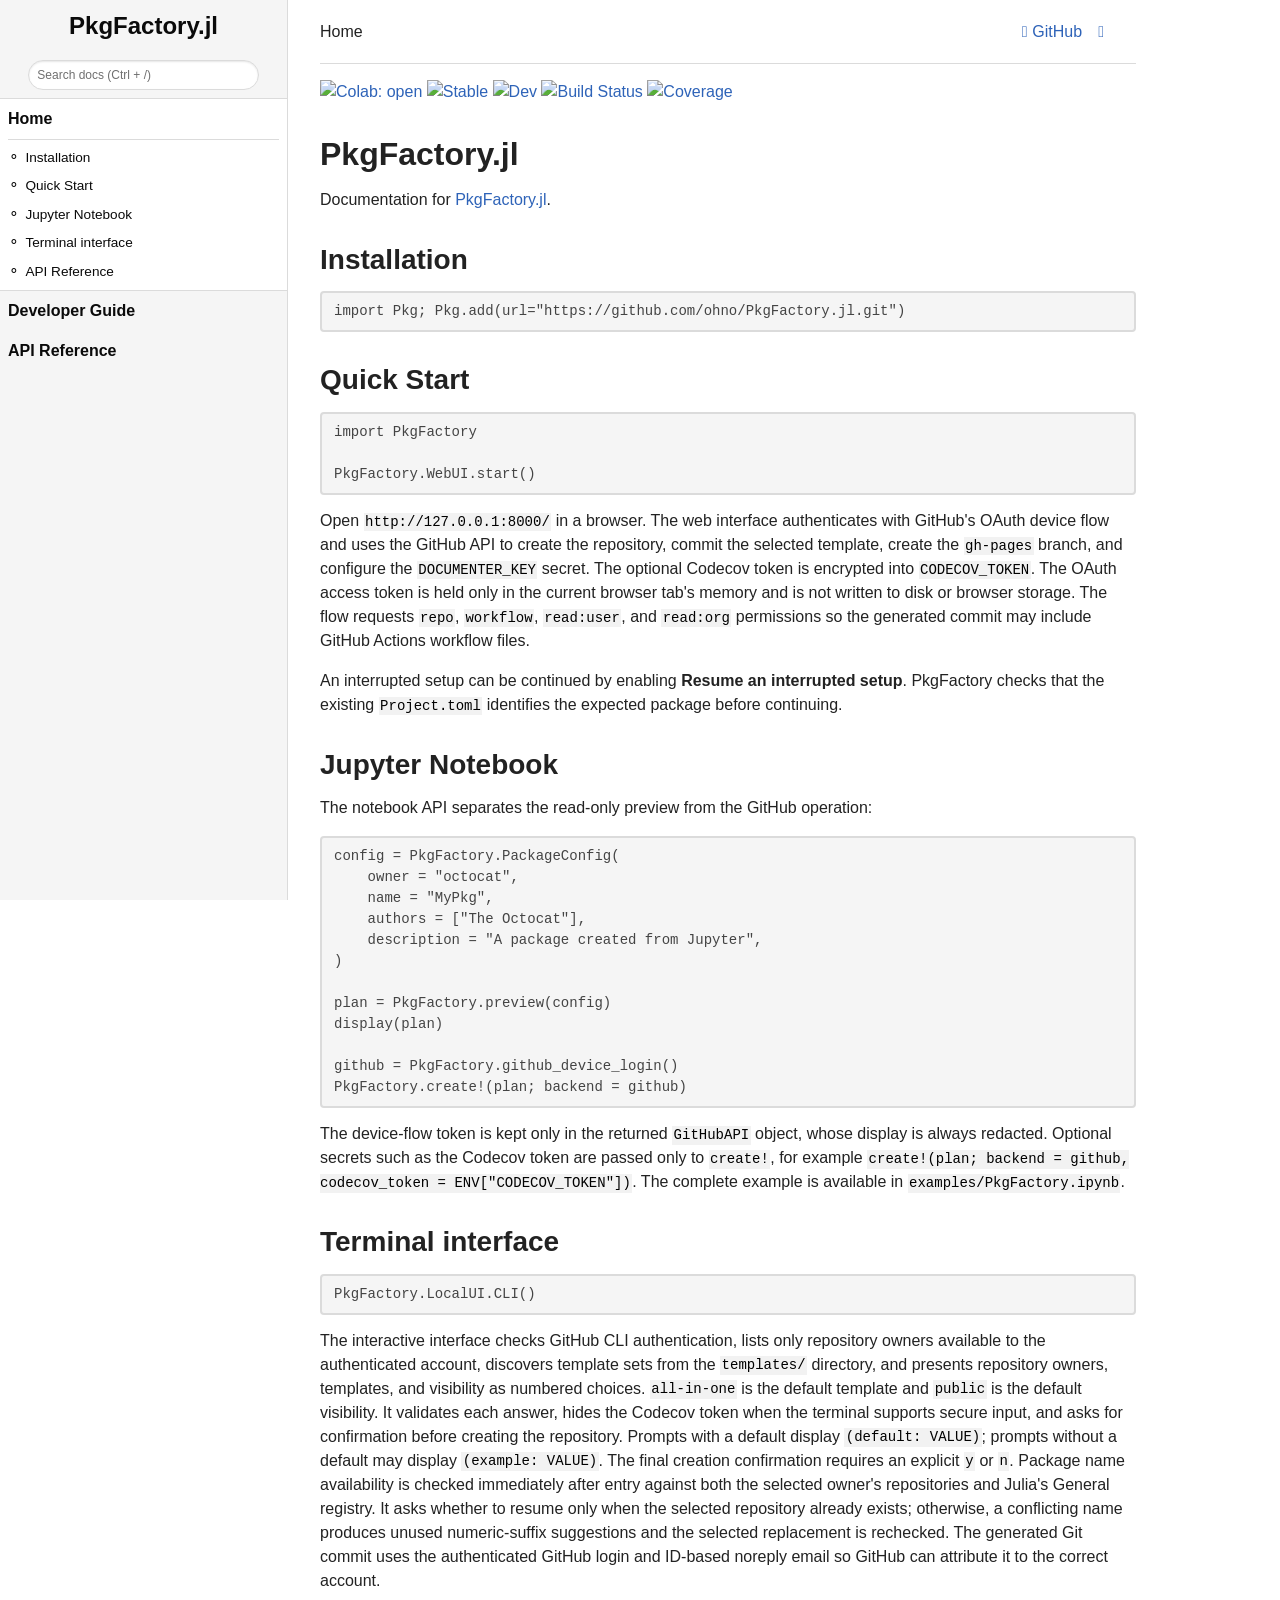
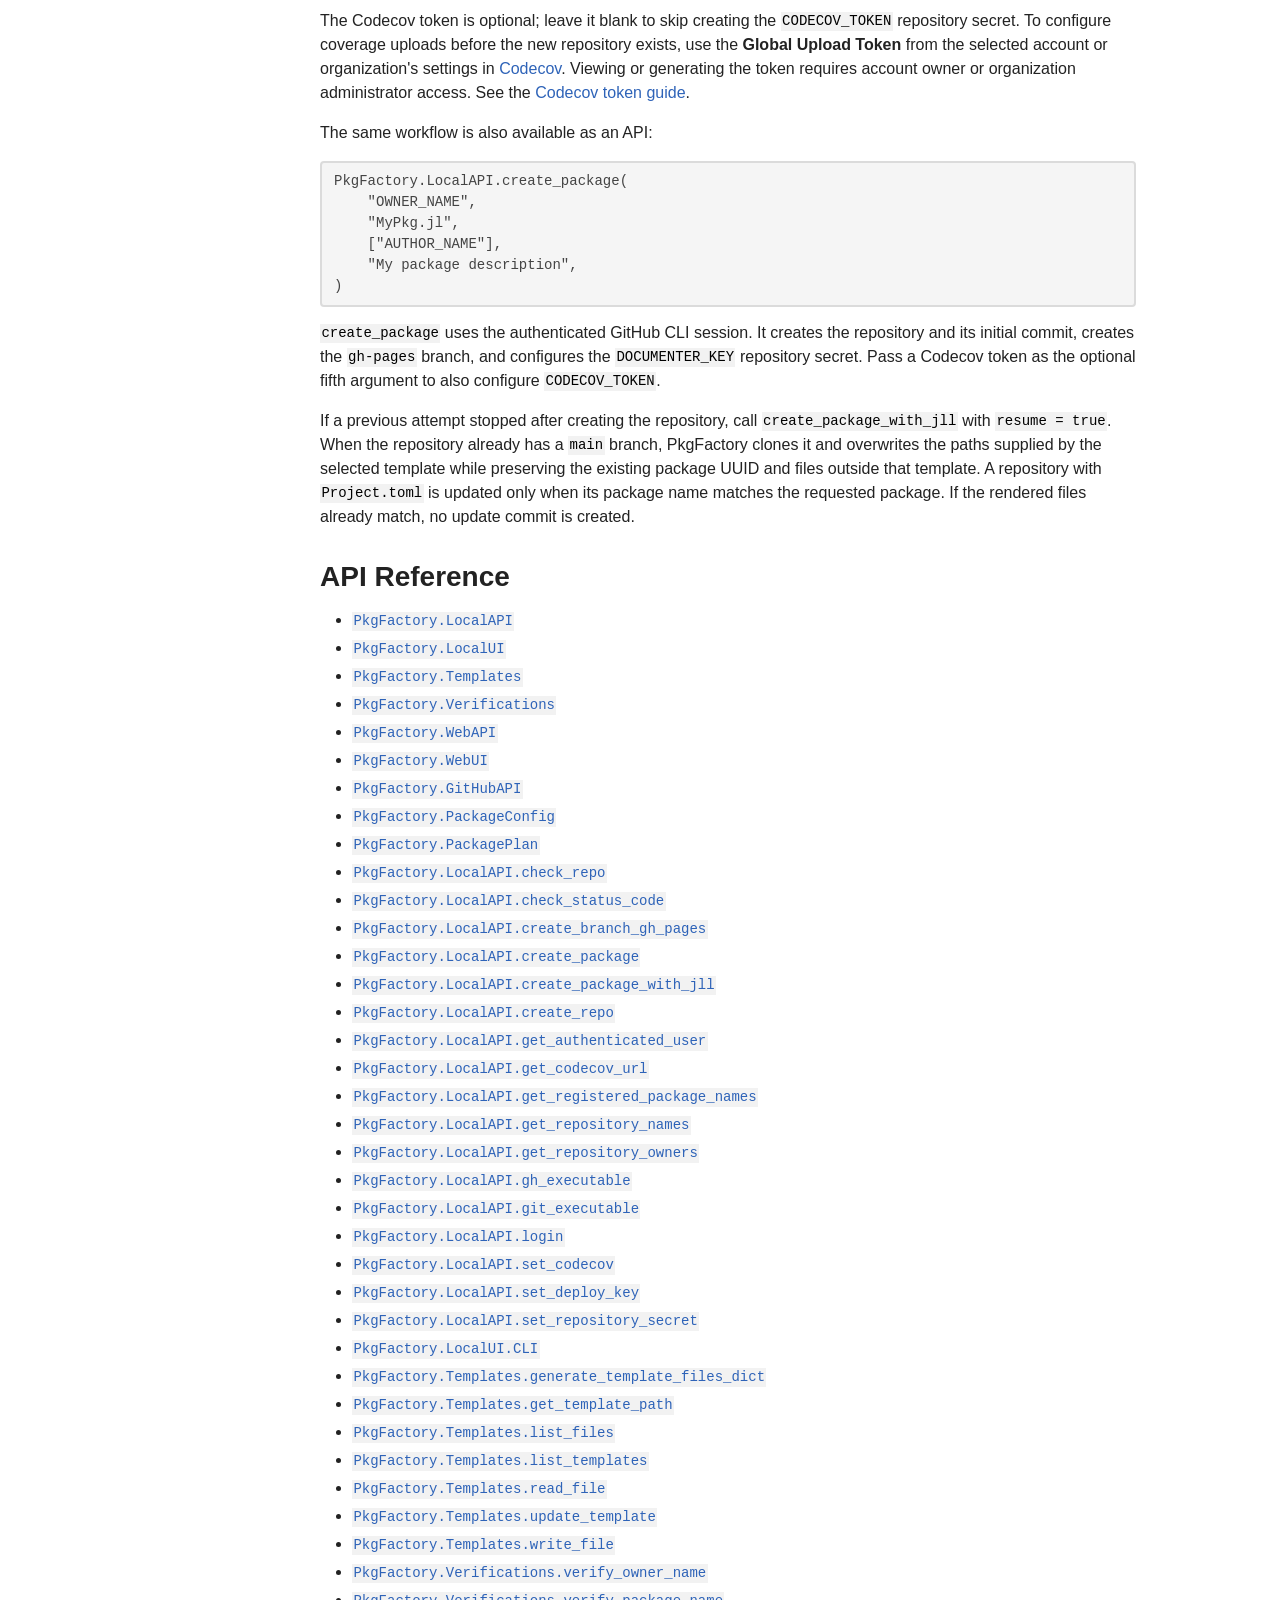
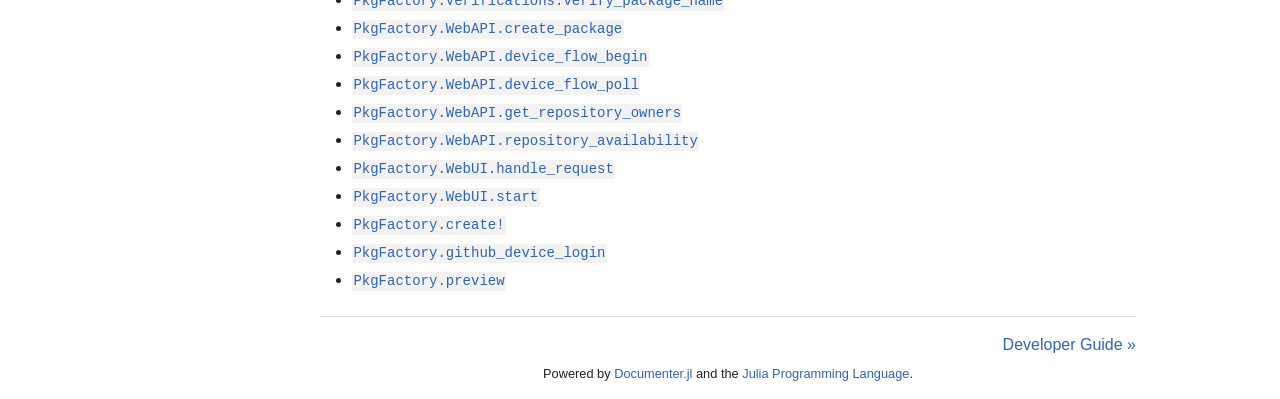
==== commit 35b775a5: "build based on d65de0a" ====
--- a/dev/index.html
+++ b/dev/index.html
@@ -1,5 +1,5 @@
 <!DOCTYPE html>
-<html lang="en"><head><meta charset="UTF-8"/><meta name="viewport" content="width=device-width, initial-scale=1.0"/><title>Home · PkgFactory.jl</title><meta name="title" content="Home · PkgFactory.jl"/><meta property="og:title" content="Home · PkgFactory.jl"/><meta property="twitter:title" content="Home · PkgFactory.jl"/><meta name="description" content="Documentation for PkgFactory.jl."/><meta property="og:description" content="Documentation for PkgFactory.jl."/><meta property="twitter:description" content="Documentation for PkgFactory.jl."/><meta property="og:url" content="https://ohno.github.io/PkgFactory.jl/"/><meta property="twitter:url" content="https://ohno.github.io/PkgFactory.jl/"/><link rel="canonical" href="https://ohno.github.io/PkgFactory.jl/"/><script data-outdated-warner src="assets/warner.js"></script><link href="https://cdnjs.cloudflare.com/ajax/libs/lato-font/3.0.0/css/lato-font.min.css" rel="stylesheet" type="text/css"/><link href="https://cdnjs.cloudflare.com/ajax/libs/juliamono/0.63.2/juliamono.min.css" rel="stylesheet" type="text/css"/><link href="https://cdnjs.cloudflare.com/ajax/libs/font-awesome/6.4.2/css/fontawesome.min.css" rel="stylesheet" type="text/css"/><link href="https://cdnjs.cloudflare.com/ajax/libs/font-awesome/6.4.2/css/solid.min.css" rel="stylesheet" type="text/css"/><link href="https://cdnjs.cloudflare.com/ajax/libs/font-awesome/6.4.2/css/brands.min.css" rel="stylesheet" type="text/css"/><link href="https://cdnjs.cloudflare.com/ajax/libs/KaTeX/0.16.8/katex.min.css" rel="stylesheet" type="text/css"/><script>documenterBaseURL="."</script><script src="https://cdnjs.cloudflare.com/ajax/libs/require.js/2.3.6/require.min.js" data-main="assets/documenter.js"></script><script src="search_index.js"></script><script src="siteinfo.js"></script><script src="../versions.js"></script><link class="docs-theme-link" rel="stylesheet" type="text/css" href="assets/themes/catppuccin-mocha.css" data-theme-name="catppuccin-mocha"/><link class="docs-theme-link" rel="stylesheet" type="text/css" href="assets/themes/catppuccin-macchiato.css" data-theme-name="catppuccin-macchiato"/><link class="docs-theme-link" rel="stylesheet" type="text/css" href="assets/themes/catppuccin-frappe.css" data-theme-name="catppuccin-frappe"/><link class="docs-theme-link" rel="stylesheet" type="text/css" href="assets/themes/catppuccin-latte.css" data-theme-name="catppuccin-latte"/><link class="docs-theme-link" rel="stylesheet" type="text/css" href="assets/themes/documenter-dark.css" data-theme-name="documenter-dark" data-theme-primary-dark/><link class="docs-theme-link" rel="stylesheet" type="text/css" href="assets/themes/documenter-light.css" data-theme-name="documenter-light" data-theme-primary/><script src="assets/themeswap.js"></script></head><body><div id="documenter"><nav class="docs-sidebar"><div class="docs-package-name"><span class="docs-autofit"><a href>PkgFactory.jl</a></span></div><button class="docs-search-query input is-rounded is-small is-clickable my-2 mx-auto py-1 px-2" id="documenter-search-query">Search docs (Ctrl + /)</button><ul class="docs-menu"><li class="is-active"><a class="tocitem" href>Home</a><ul class="internal"><li><a class="tocitem" href="#Installation"><span>Installation</span></a></li><li><a class="tocitem" href="#Quick-Start"><span>Quick Start</span></a></li><li><a class="tocitem" href="#Jupyter-Notebook"><span>Jupyter Notebook</span></a></li><li><a class="tocitem" href="#Terminal-interface"><span>Terminal interface</span></a></li><li><a class="tocitem" href="#API-Reference"><span>API Reference</span></a></li></ul></li><li><a class="tocitem" href="developer/">Developer Guide</a></li><li><a class="tocitem" href="api/">API Reference</a></li></ul><div class="docs-version-selector field has-addons"><div class="control"><span class="docs-label button is-static is-size-7">Version</span></div><div class="docs-selector control is-expanded"><div class="select is-fullwidth is-size-7"><select id="documenter-version-selector"></select></div></div></div></nav><div class="docs-main"><header class="docs-navbar"><a class="docs-sidebar-button docs-navbar-link fa-solid fa-bars is-hidden-desktop" id="documenter-sidebar-button" href="#"></a><nav class="breadcrumb"><ul class="is-hidden-mobile"><li class="is-active"><a href>Home</a></li></ul><ul class="is-hidden-tablet"><li class="is-active"><a href>Home</a></li></ul></nav><div class="docs-right"><a class="docs-navbar-link" href="https://github.com/ohno/PkgFactory.jl" title="View the repository on GitHub"><span class="docs-icon fa-brands"></span><span class="docs-label is-hidden-touch">GitHub</span></a><a class="docs-navbar-link" href="https://github.com/ohno/PkgFactory.jl/blob/main/docs/src/index.md" title="Edit source on GitHub"><span class="docs-icon fa-solid"></span></a><a class="docs-settings-button docs-navbar-link fa-solid fa-gear" id="documenter-settings-button" href="#" title="Settings"></a><a class="docs-article-toggle-button fa-solid fa-chevron-up" id="documenter-article-toggle-button" href="javascript:;" title="Collapse all docstrings"></a></div></header><article class="content" id="documenter-page"><p><a href="https://ohno.github.io/PkgFactory.jl/stable/"><img src="https://img.shields.io/badge/docs-stable-blue.svg" alt="Stable"/></a> <a href="https://ohno.github.io/PkgFactory.jl/dev/"><img src="https://img.shields.io/badge/docs-dev-blue.svg" alt="Dev"/></a> <a href="https://github.com/ohno/PkgFactory.jl/actions/workflows/CI.yml?query=branch%3Amain"><img src="https://github.com/ohno/PkgFactory.jl/actions/workflows/CI.yml/badge.svg?branch=main" alt="Build Status"/></a> <a href="https://codecov.io/gh/ohno/PkgFactory.jl"><img src="https://codecov.io/gh/ohno/PkgFactory.jl/branch/main/graph/badge.svg" alt="Coverage"/></a></p><h1 id="PkgFactory.jl"><a class="docs-heading-anchor" href="#PkgFactory.jl">PkgFactory.jl</a><a id="PkgFactory.jl-1"></a><a class="docs-heading-anchor-permalink" href="#PkgFactory.jl" title="Permalink"></a></h1><p>Documentation for <a href="https://github.com/ohno/PkgFactory.jl">PkgFactory.jl</a>.</p><h2 id="Installation"><a class="docs-heading-anchor" href="#Installation">Installation</a><a id="Installation-1"></a><a class="docs-heading-anchor-permalink" href="#Installation" title="Permalink"></a></h2><pre><code class="language-julia hljs">import Pkg; Pkg.add(url=&quot;https://github.com/ohno/PkgFactory.jl.git&quot;)</code></pre><h2 id="Quick-Start"><a class="docs-heading-anchor" href="#Quick-Start">Quick Start</a><a id="Quick-Start-1"></a><a class="docs-heading-anchor-permalink" href="#Quick-Start" title="Permalink"></a></h2><pre><code class="language-julia hljs">import PkgFactory
+<html lang="en"><head><meta charset="UTF-8"/><meta name="viewport" content="width=device-width, initial-scale=1.0"/><title>Home · PkgFactory.jl</title><meta name="title" content="Home · PkgFactory.jl"/><meta property="og:title" content="Home · PkgFactory.jl"/><meta property="twitter:title" content="Home · PkgFactory.jl"/><meta name="description" content="Documentation for PkgFactory.jl."/><meta property="og:description" content="Documentation for PkgFactory.jl."/><meta property="twitter:description" content="Documentation for PkgFactory.jl."/><meta property="og:url" content="https://ohno.github.io/PkgFactory.jl/"/><meta property="twitter:url" content="https://ohno.github.io/PkgFactory.jl/"/><link rel="canonical" href="https://ohno.github.io/PkgFactory.jl/"/><script data-outdated-warner src="assets/warner.js"></script><link href="https://cdnjs.cloudflare.com/ajax/libs/lato-font/3.0.0/css/lato-font.min.css" rel="stylesheet" type="text/css"/><link href="https://cdnjs.cloudflare.com/ajax/libs/juliamono/0.63.2/juliamono.min.css" rel="stylesheet" type="text/css"/><link href="https://cdnjs.cloudflare.com/ajax/libs/font-awesome/6.4.2/css/fontawesome.min.css" rel="stylesheet" type="text/css"/><link href="https://cdnjs.cloudflare.com/ajax/libs/font-awesome/6.4.2/css/solid.min.css" rel="stylesheet" type="text/css"/><link href="https://cdnjs.cloudflare.com/ajax/libs/font-awesome/6.4.2/css/brands.min.css" rel="stylesheet" type="text/css"/><link href="https://cdnjs.cloudflare.com/ajax/libs/KaTeX/0.16.8/katex.min.css" rel="stylesheet" type="text/css"/><script>documenterBaseURL="."</script><script src="https://cdnjs.cloudflare.com/ajax/libs/require.js/2.3.6/require.min.js" data-main="assets/documenter.js"></script><script src="search_index.js"></script><script src="siteinfo.js"></script><script src="../versions.js"></script><link class="docs-theme-link" rel="stylesheet" type="text/css" href="assets/themes/catppuccin-mocha.css" data-theme-name="catppuccin-mocha"/><link class="docs-theme-link" rel="stylesheet" type="text/css" href="assets/themes/catppuccin-macchiato.css" data-theme-name="catppuccin-macchiato"/><link class="docs-theme-link" rel="stylesheet" type="text/css" href="assets/themes/catppuccin-frappe.css" data-theme-name="catppuccin-frappe"/><link class="docs-theme-link" rel="stylesheet" type="text/css" href="assets/themes/catppuccin-latte.css" data-theme-name="catppuccin-latte"/><link class="docs-theme-link" rel="stylesheet" type="text/css" href="assets/themes/documenter-dark.css" data-theme-name="documenter-dark" data-theme-primary-dark/><link class="docs-theme-link" rel="stylesheet" type="text/css" href="assets/themes/documenter-light.css" data-theme-name="documenter-light" data-theme-primary/><script src="assets/themeswap.js"></script></head><body><div id="documenter"><nav class="docs-sidebar"><div class="docs-package-name"><span class="docs-autofit"><a href>PkgFactory.jl</a></span></div><button class="docs-search-query input is-rounded is-small is-clickable my-2 mx-auto py-1 px-2" id="documenter-search-query">Search docs (Ctrl + /)</button><ul class="docs-menu"><li class="is-active"><a class="tocitem" href>Home</a><ul class="internal"><li><a class="tocitem" href="#Installation"><span>Installation</span></a></li><li><a class="tocitem" href="#Quick-Start"><span>Quick Start</span></a></li><li><a class="tocitem" href="#Jupyter-Notebook"><span>Jupyter Notebook</span></a></li><li><a class="tocitem" href="#Terminal-interface"><span>Terminal interface</span></a></li><li><a class="tocitem" href="#API-Reference"><span>API Reference</span></a></li></ul></li><li><a class="tocitem" href="developer/">Developer Guide</a></li><li><a class="tocitem" href="api/">API Reference</a></li></ul><div class="docs-version-selector field has-addons"><div class="control"><span class="docs-label button is-static is-size-7">Version</span></div><div class="docs-selector control is-expanded"><div class="select is-fullwidth is-size-7"><select id="documenter-version-selector"></select></div></div></div></nav><div class="docs-main"><header class="docs-navbar"><a class="docs-sidebar-button docs-navbar-link fa-solid fa-bars is-hidden-desktop" id="documenter-sidebar-button" href="#"></a><nav class="breadcrumb"><ul class="is-hidden-mobile"><li class="is-active"><a href>Home</a></li></ul><ul class="is-hidden-tablet"><li class="is-active"><a href>Home</a></li></ul></nav><div class="docs-right"><a class="docs-navbar-link" href="https://github.com/ohno/PkgFactory.jl" title="View the repository on GitHub"><span class="docs-icon fa-brands"></span><span class="docs-label is-hidden-touch">GitHub</span></a><a class="docs-navbar-link" href="https://github.com/ohno/PkgFactory.jl/blob/main/docs/src/index.md" title="Edit source on GitHub"><span class="docs-icon fa-solid"></span></a><a class="docs-settings-button docs-navbar-link fa-solid fa-gear" id="documenter-settings-button" href="#" title="Settings"></a><a class="docs-article-toggle-button fa-solid fa-chevron-up" id="documenter-article-toggle-button" href="javascript:;" title="Collapse all docstrings"></a></div></header><article class="content" id="documenter-page"><p><a href="https://colab.research.google.com/github/ohno/PkgFactory.jl/blob/main/examples/PkgFactory.ipynb"><img src="https://badgen.net/static/Colab/open/007ec6?icon=data%3Aimage%2Fsvg%2Bxml%3Bbase64%[base64]%[base64]%[base64]%2BPC9zdmc%2B&amp;iconWidth=22" alt="Colab: open"/></a> <a href="https://ohno.github.io/PkgFactory.jl/stable/"><img src="https://img.shields.io/badge/docs-stable-blue.svg" alt="Stable"/></a> <a href="https://ohno.github.io/PkgFactory.jl/dev/"><img src="https://img.shields.io/badge/docs-dev-blue.svg" alt="Dev"/></a> <a href="https://github.com/ohno/PkgFactory.jl/actions/workflows/CI.yml?query=branch%3Amain"><img src="https://github.com/ohno/PkgFactory.jl/actions/workflows/CI.yml/badge.svg?branch=main" alt="Build Status"/></a> <a href="https://codecov.io/gh/ohno/PkgFactory.jl"><img src="https://codecov.io/gh/ohno/PkgFactory.jl/branch/main/graph/badge.svg" alt="Coverage"/></a></p><h1 id="PkgFactory.jl"><a class="docs-heading-anchor" href="#PkgFactory.jl">PkgFactory.jl</a><a id="PkgFactory.jl-1"></a><a class="docs-heading-anchor-permalink" href="#PkgFactory.jl" title="Permalink"></a></h1><p>Documentation for <a href="https://github.com/ohno/PkgFactory.jl">PkgFactory.jl</a>.</p><h2 id="Installation"><a class="docs-heading-anchor" href="#Installation">Installation</a><a id="Installation-1"></a><a class="docs-heading-anchor-permalink" href="#Installation" title="Permalink"></a></h2><pre><code class="language-julia hljs">import Pkg; Pkg.add(url=&quot;https://github.com/ohno/PkgFactory.jl.git&quot;)</code></pre><h2 id="Quick-Start"><a class="docs-heading-anchor" href="#Quick-Start">Quick Start</a><a id="Quick-Start-1"></a><a class="docs-heading-anchor-permalink" href="#Quick-Start" title="Permalink"></a></h2><pre><code class="language-julia hljs">import PkgFactory
 
 PkgFactory.WebUI.start()</code></pre><p>Open <code>http://127.0.0.1:8000/</code> in a browser. The web interface authenticates with GitHub&#39;s OAuth device flow and uses the GitHub API to create the repository, commit the selected template, create the <code>gh-pages</code> branch, and configure the <code>DOCUMENTER_KEY</code> secret. The optional Codecov token is encrypted into <code>CODECOV_TOKEN</code>. The OAuth access token is held only in the current browser tab&#39;s memory and is not written to disk or browser storage. The flow requests <code>repo</code>, <code>workflow</code>, <code>read:user</code>, and <code>read:org</code> permissions so the generated commit may include GitHub Actions workflow files.</p><p>An interrupted setup can be continued by enabling <strong>Resume an interrupted setup</strong>. PkgFactory checks that the existing <code>Project.toml</code> identifies the expected package before continuing.</p><h2 id="Jupyter-Notebook"><a class="docs-heading-anchor" href="#Jupyter-Notebook">Jupyter Notebook</a><a id="Jupyter-Notebook-1"></a><a class="docs-heading-anchor-permalink" href="#Jupyter-Notebook" title="Permalink"></a></h2><p>The notebook API separates the read-only preview from the GitHub operation:</p><pre><code class="language-julia hljs">config = PkgFactory.PackageConfig(
     owner = &quot;octocat&quot;,
@@ -22,4 +22,4 @@
     startOnLoad: true,
     theme: "neutral"
 });
-</script></article><nav class="docs-footer"><a class="docs-footer-nextpage" href="developer/">Developer Guide »</a><div class="flexbox-break"></div><p class="footer-message">Powered by <a href="https://github.com/JuliaDocs/Documenter.jl">Documenter.jl</a> and the <a href="https://julialang.org/">Julia Programming Language</a>.</p></nav></div><div class="modal" id="documenter-settings"><div class="modal-background"></div><div class="modal-card"><header class="modal-card-head"><p class="modal-card-title">Settings</p><button class="delete"></button></header><section class="modal-card-body"><p><label class="label">Theme</label><div class="select"><select id="documenter-themepicker"><option value="auto">Automatic (OS)</option><option value="documenter-light">documenter-light</option><option value="documenter-dark">documenter-dark</option><option value="catppuccin-latte">catppuccin-latte</option><option value="catppuccin-frappe">catppuccin-frappe</option><option value="catppuccin-macchiato">catppuccin-macchiato</option><option value="catppuccin-mocha">catppuccin-mocha</option></select></div></p><hr/><p>This document was generated with <a href="https://github.com/JuliaDocs/Documenter.jl">Documenter.jl</a> version 1.19.0 on <span class="colophon-date" title="Sunday 6 September 2026 23:52">Sunday 6 September 2026</span>. Using Julia version 1.12.7.</p></section><footer class="modal-card-foot"></footer></div></div></div></body></html>
+</script></article><nav class="docs-footer"><a class="docs-footer-nextpage" href="developer/">Developer Guide »</a><div class="flexbox-break"></div><p class="footer-message">Powered by <a href="https://github.com/JuliaDocs/Documenter.jl">Documenter.jl</a> and the <a href="https://julialang.org/">Julia Programming Language</a>.</p></nav></div><div class="modal" id="documenter-settings"><div class="modal-background"></div><div class="modal-card"><header class="modal-card-head"><p class="modal-card-title">Settings</p><button class="delete"></button></header><section class="modal-card-body"><p><label class="label">Theme</label><div class="select"><select id="documenter-themepicker"><option value="auto">Automatic (OS)</option><option value="documenter-light">documenter-light</option><option value="documenter-dark">documenter-dark</option><option value="catppuccin-latte">catppuccin-latte</option><option value="catppuccin-frappe">catppuccin-frappe</option><option value="catppuccin-macchiato">catppuccin-macchiato</option><option value="catppuccin-mocha">catppuccin-mocha</option></select></div></p><hr/><p>This document was generated with <a href="https://github.com/JuliaDocs/Documenter.jl">Documenter.jl</a> version 1.19.0 on <span class="colophon-date" title="Monday 7 September 2026 00:02">Monday 7 September 2026</span>. Using Julia version 1.12.7.</p></section><footer class="modal-card-foot"></footer></div></div></div></body></html>
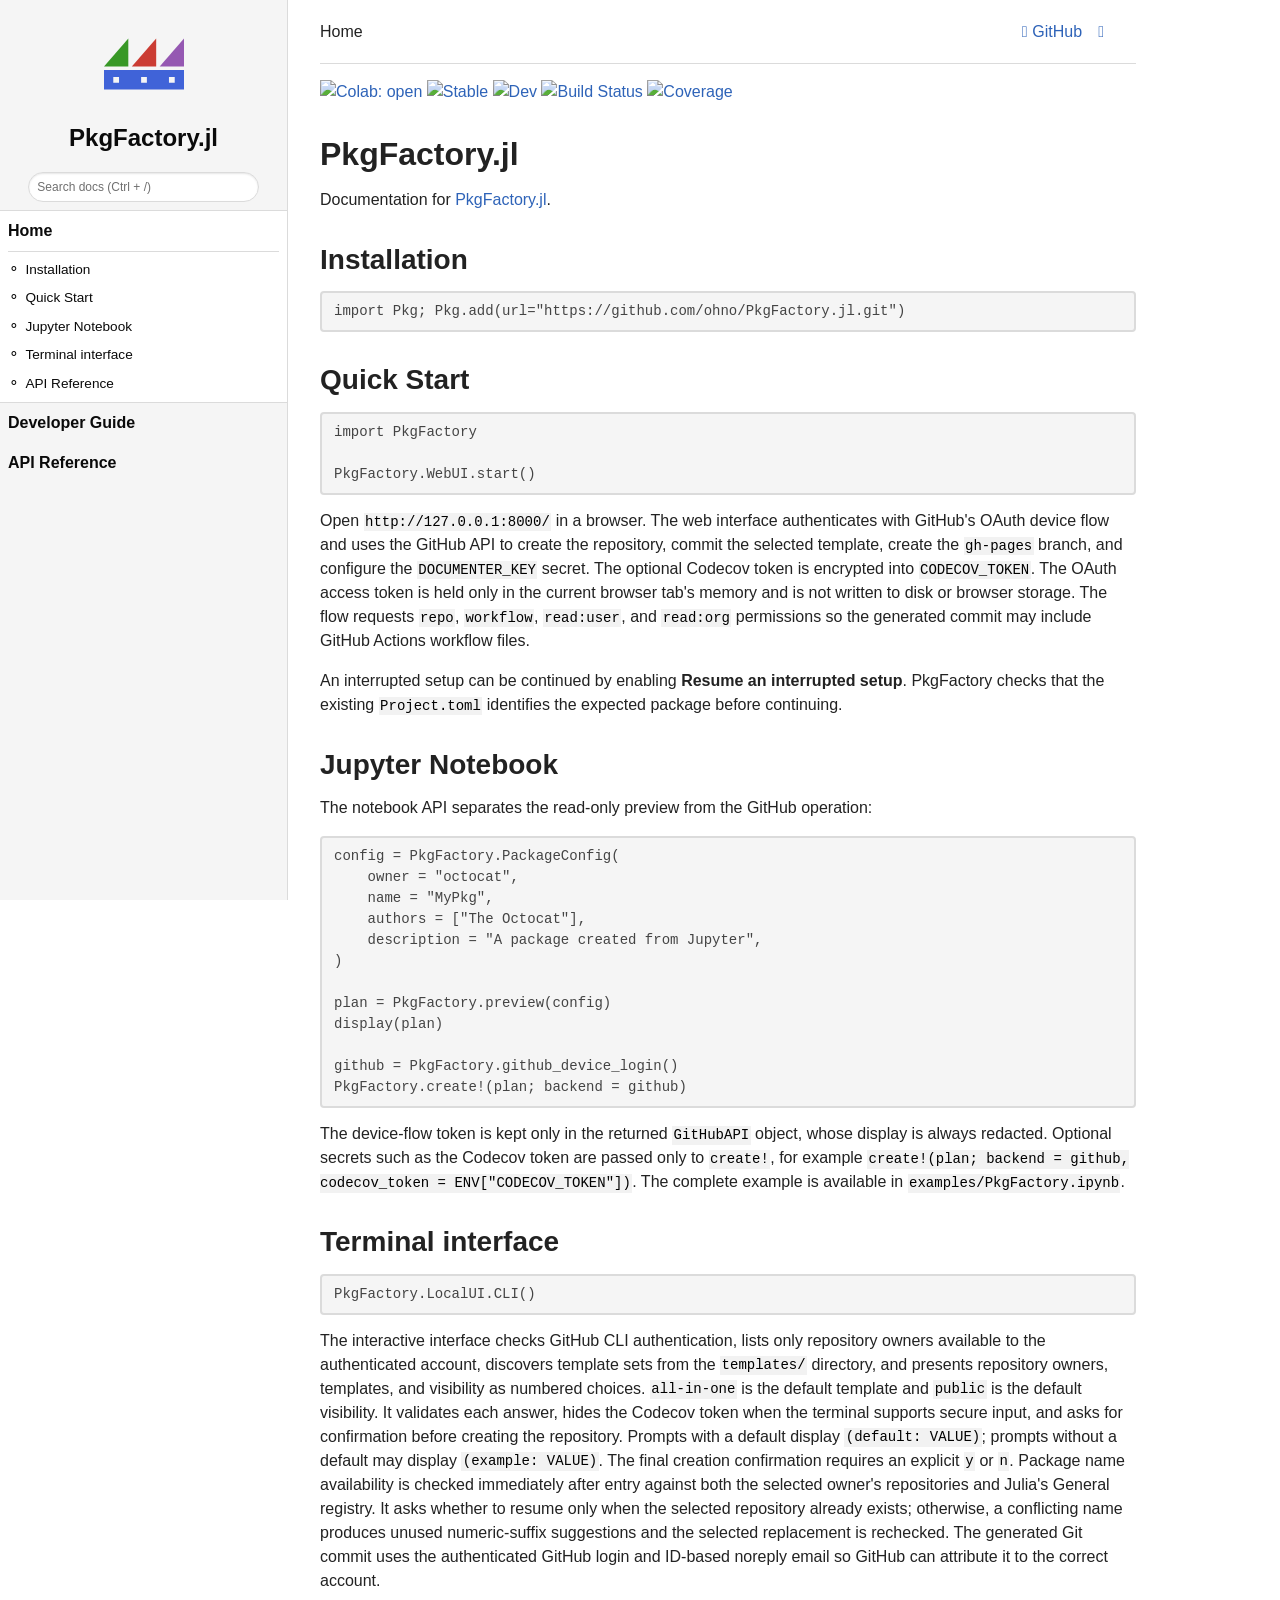
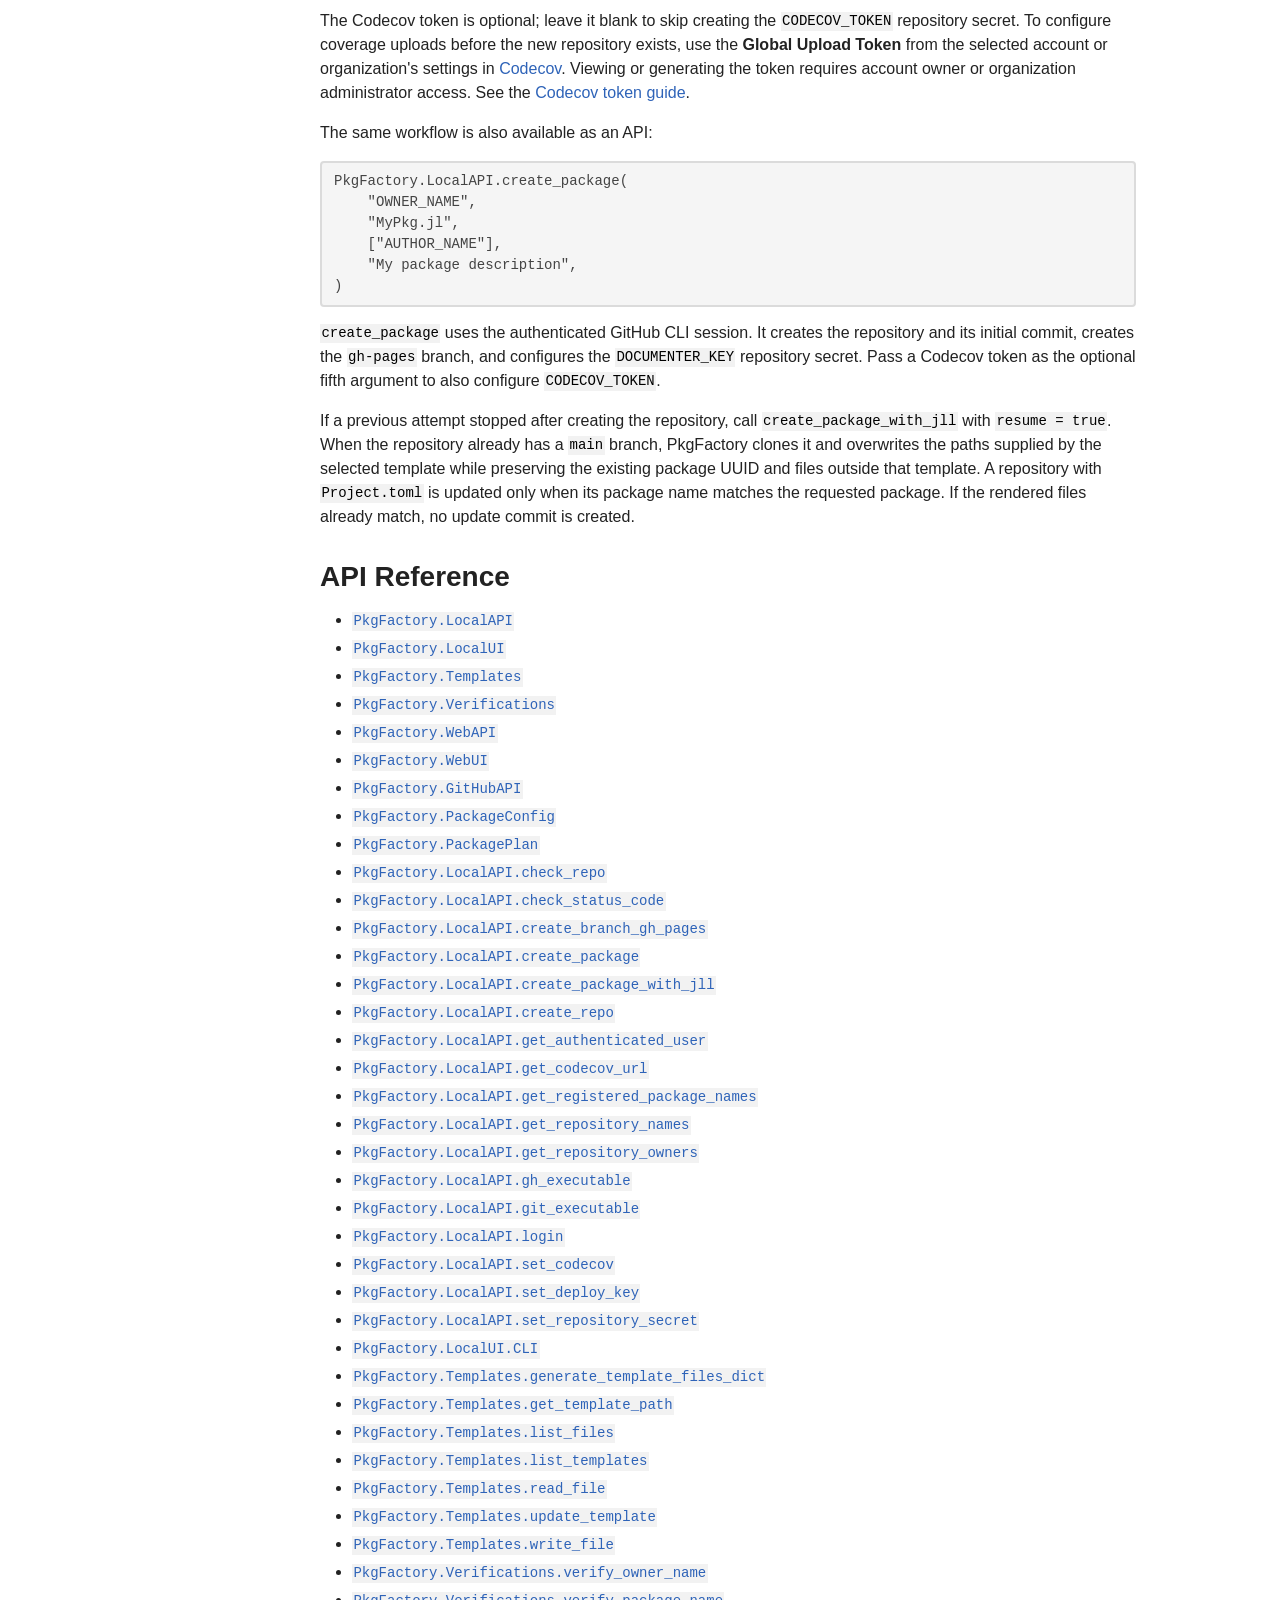
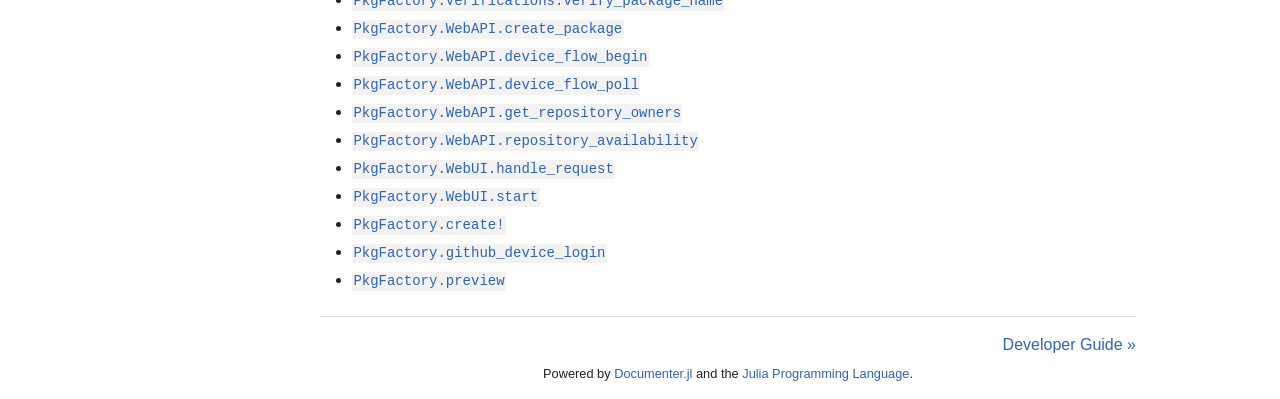
==== commit 8ff76cf6: "build based on 537d313" ====
--- a/dev/index.html
+++ b/dev/index.html
@@ -1,5 +1,5 @@
 <!DOCTYPE html>
-<html lang="en"><head><meta charset="UTF-8"/><meta name="viewport" content="width=device-width, initial-scale=1.0"/><title>Home · PkgFactory.jl</title><meta name="title" content="Home · PkgFactory.jl"/><meta property="og:title" content="Home · PkgFactory.jl"/><meta property="twitter:title" content="Home · PkgFactory.jl"/><meta name="description" content="Documentation for PkgFactory.jl."/><meta property="og:description" content="Documentation for PkgFactory.jl."/><meta property="twitter:description" content="Documentation for PkgFactory.jl."/><meta property="og:url" content="https://ohno.github.io/PkgFactory.jl/"/><meta property="twitter:url" content="https://ohno.github.io/PkgFactory.jl/"/><link rel="canonical" href="https://ohno.github.io/PkgFactory.jl/"/><script data-outdated-warner src="assets/warner.js"></script><link href="https://cdnjs.cloudflare.com/ajax/libs/lato-font/3.0.0/css/lato-font.min.css" rel="stylesheet" type="text/css"/><link href="https://cdnjs.cloudflare.com/ajax/libs/juliamono/0.63.2/juliamono.min.css" rel="stylesheet" type="text/css"/><link href="https://cdnjs.cloudflare.com/ajax/libs/font-awesome/6.4.2/css/fontawesome.min.css" rel="stylesheet" type="text/css"/><link href="https://cdnjs.cloudflare.com/ajax/libs/font-awesome/6.4.2/css/solid.min.css" rel="stylesheet" type="text/css"/><link href="https://cdnjs.cloudflare.com/ajax/libs/font-awesome/6.4.2/css/brands.min.css" rel="stylesheet" type="text/css"/><link href="https://cdnjs.cloudflare.com/ajax/libs/KaTeX/0.16.8/katex.min.css" rel="stylesheet" type="text/css"/><script>documenterBaseURL="."</script><script src="https://cdnjs.cloudflare.com/ajax/libs/require.js/2.3.6/require.min.js" data-main="assets/documenter.js"></script><script src="search_index.js"></script><script src="siteinfo.js"></script><script src="../versions.js"></script><link class="docs-theme-link" rel="stylesheet" type="text/css" href="assets/themes/catppuccin-mocha.css" data-theme-name="catppuccin-mocha"/><link class="docs-theme-link" rel="stylesheet" type="text/css" href="assets/themes/catppuccin-macchiato.css" data-theme-name="catppuccin-macchiato"/><link class="docs-theme-link" rel="stylesheet" type="text/css" href="assets/themes/catppuccin-frappe.css" data-theme-name="catppuccin-frappe"/><link class="docs-theme-link" rel="stylesheet" type="text/css" href="assets/themes/catppuccin-latte.css" data-theme-name="catppuccin-latte"/><link class="docs-theme-link" rel="stylesheet" type="text/css" href="assets/themes/documenter-dark.css" data-theme-name="documenter-dark" data-theme-primary-dark/><link class="docs-theme-link" rel="stylesheet" type="text/css" href="assets/themes/documenter-light.css" data-theme-name="documenter-light" data-theme-primary/><script src="assets/themeswap.js"></script></head><body><div id="documenter"><nav class="docs-sidebar"><div class="docs-package-name"><span class="docs-autofit"><a href>PkgFactory.jl</a></span></div><button class="docs-search-query input is-rounded is-small is-clickable my-2 mx-auto py-1 px-2" id="documenter-search-query">Search docs (Ctrl + /)</button><ul class="docs-menu"><li class="is-active"><a class="tocitem" href>Home</a><ul class="internal"><li><a class="tocitem" href="#Installation"><span>Installation</span></a></li><li><a class="tocitem" href="#Quick-Start"><span>Quick Start</span></a></li><li><a class="tocitem" href="#Jupyter-Notebook"><span>Jupyter Notebook</span></a></li><li><a class="tocitem" href="#Terminal-interface"><span>Terminal interface</span></a></li><li><a class="tocitem" href="#API-Reference"><span>API Reference</span></a></li></ul></li><li><a class="tocitem" href="developer/">Developer Guide</a></li><li><a class="tocitem" href="api/">API Reference</a></li></ul><div class="docs-version-selector field has-addons"><div class="control"><span class="docs-label button is-static is-size-7">Version</span></div><div class="docs-selector control is-expanded"><div class="select is-fullwidth is-size-7"><select id="documenter-version-selector"></select></div></div></div></nav><div class="docs-main"><header class="docs-navbar"><a class="docs-sidebar-button docs-navbar-link fa-solid fa-bars is-hidden-desktop" id="documenter-sidebar-button" href="#"></a><nav class="breadcrumb"><ul class="is-hidden-mobile"><li class="is-active"><a href>Home</a></li></ul><ul class="is-hidden-tablet"><li class="is-active"><a href>Home</a></li></ul></nav><div class="docs-right"><a class="docs-navbar-link" href="https://github.com/ohno/PkgFactory.jl" title="View the repository on GitHub"><span class="docs-icon fa-brands"></span><span class="docs-label is-hidden-touch">GitHub</span></a><a class="docs-navbar-link" href="https://github.com/ohno/PkgFactory.jl/blob/main/docs/src/index.md" title="Edit source on GitHub"><span class="docs-icon fa-solid"></span></a><a class="docs-settings-button docs-navbar-link fa-solid fa-gear" id="documenter-settings-button" href="#" title="Settings"></a><a class="docs-article-toggle-button fa-solid fa-chevron-up" id="documenter-article-toggle-button" href="javascript:;" title="Collapse all docstrings"></a></div></header><article class="content" id="documenter-page"><p><a href="https://colab.research.google.com/github/ohno/PkgFactory.jl/blob/main/examples/PkgFactory.ipynb"><img src="https://badgen.net/static/Colab/open/007ec6?icon=data%3Aimage%2Fsvg%2Bxml%3Bbase64%[base64]%[base64]%[base64]%2BPC9zdmc%2B&amp;iconWidth=22" alt="Colab: open"/></a> <a href="https://ohno.github.io/PkgFactory.jl/stable/"><img src="https://img.shields.io/badge/docs-stable-blue.svg" alt="Stable"/></a> <a href="https://ohno.github.io/PkgFactory.jl/dev/"><img src="https://img.shields.io/badge/docs-dev-blue.svg" alt="Dev"/></a> <a href="https://github.com/ohno/PkgFactory.jl/actions/workflows/CI.yml?query=branch%3Amain"><img src="https://github.com/ohno/PkgFactory.jl/actions/workflows/CI.yml/badge.svg?branch=main" alt="Build Status"/></a> <a href="https://codecov.io/gh/ohno/PkgFactory.jl"><img src="https://codecov.io/gh/ohno/PkgFactory.jl/branch/main/graph/badge.svg" alt="Coverage"/></a></p><h1 id="PkgFactory.jl"><a class="docs-heading-anchor" href="#PkgFactory.jl">PkgFactory.jl</a><a id="PkgFactory.jl-1"></a><a class="docs-heading-anchor-permalink" href="#PkgFactory.jl" title="Permalink"></a></h1><p>Documentation for <a href="https://github.com/ohno/PkgFactory.jl">PkgFactory.jl</a>.</p><h2 id="Installation"><a class="docs-heading-anchor" href="#Installation">Installation</a><a id="Installation-1"></a><a class="docs-heading-anchor-permalink" href="#Installation" title="Permalink"></a></h2><pre><code class="language-julia hljs">import Pkg; Pkg.add(url=&quot;https://github.com/ohno/PkgFactory.jl.git&quot;)</code></pre><h2 id="Quick-Start"><a class="docs-heading-anchor" href="#Quick-Start">Quick Start</a><a id="Quick-Start-1"></a><a class="docs-heading-anchor-permalink" href="#Quick-Start" title="Permalink"></a></h2><pre><code class="language-julia hljs">import PkgFactory
+<html lang="en"><head><meta charset="UTF-8"/><meta name="viewport" content="width=device-width, initial-scale=1.0"/><title>Home · PkgFactory.jl</title><meta name="title" content="Home · PkgFactory.jl"/><meta property="og:title" content="Home · PkgFactory.jl"/><meta property="twitter:title" content="Home · PkgFactory.jl"/><meta name="description" content="Documentation for PkgFactory.jl."/><meta property="og:description" content="Documentation for PkgFactory.jl."/><meta property="twitter:description" content="Documentation for PkgFactory.jl."/><meta property="og:url" content="https://ohno.github.io/PkgFactory.jl/"/><meta property="twitter:url" content="https://ohno.github.io/PkgFactory.jl/"/><link rel="canonical" href="https://ohno.github.io/PkgFactory.jl/"/><script data-outdated-warner src="assets/warner.js"></script><link href="https://cdnjs.cloudflare.com/ajax/libs/lato-font/3.0.0/css/lato-font.min.css" rel="stylesheet" type="text/css"/><link href="https://cdnjs.cloudflare.com/ajax/libs/juliamono/0.63.2/juliamono.min.css" rel="stylesheet" type="text/css"/><link href="https://cdnjs.cloudflare.com/ajax/libs/font-awesome/6.4.2/css/fontawesome.min.css" rel="stylesheet" type="text/css"/><link href="https://cdnjs.cloudflare.com/ajax/libs/font-awesome/6.4.2/css/solid.min.css" rel="stylesheet" type="text/css"/><link href="https://cdnjs.cloudflare.com/ajax/libs/font-awesome/6.4.2/css/brands.min.css" rel="stylesheet" type="text/css"/><link href="https://cdnjs.cloudflare.com/ajax/libs/KaTeX/0.16.8/katex.min.css" rel="stylesheet" type="text/css"/><script>documenterBaseURL="."</script><script src="https://cdnjs.cloudflare.com/ajax/libs/require.js/2.3.6/require.min.js" data-main="assets/documenter.js"></script><script src="search_index.js"></script><script src="siteinfo.js"></script><script src="../versions.js"></script><link class="docs-theme-link" rel="stylesheet" type="text/css" href="assets/themes/catppuccin-mocha.css" data-theme-name="catppuccin-mocha"/><link class="docs-theme-link" rel="stylesheet" type="text/css" href="assets/themes/catppuccin-macchiato.css" data-theme-name="catppuccin-macchiato"/><link class="docs-theme-link" rel="stylesheet" type="text/css" href="assets/themes/catppuccin-frappe.css" data-theme-name="catppuccin-frappe"/><link class="docs-theme-link" rel="stylesheet" type="text/css" href="assets/themes/catppuccin-latte.css" data-theme-name="catppuccin-latte"/><link class="docs-theme-link" rel="stylesheet" type="text/css" href="assets/themes/documenter-dark.css" data-theme-name="documenter-dark" data-theme-primary-dark/><link class="docs-theme-link" rel="stylesheet" type="text/css" href="assets/themes/documenter-light.css" data-theme-name="documenter-light" data-theme-primary/><script src="assets/themeswap.js"></script><link href="assets/logo.ico" rel="icon" type="image/x-icon"/></head><body><div id="documenter"><nav class="docs-sidebar"><a class="docs-logo" href><img src="assets/logo.svg" alt="PkgFactory.jl logo"/></a><div class="docs-package-name"><span class="docs-autofit"><a href>PkgFactory.jl</a></span></div><button class="docs-search-query input is-rounded is-small is-clickable my-2 mx-auto py-1 px-2" id="documenter-search-query">Search docs (Ctrl + /)</button><ul class="docs-menu"><li class="is-active"><a class="tocitem" href>Home</a><ul class="internal"><li><a class="tocitem" href="#Installation"><span>Installation</span></a></li><li><a class="tocitem" href="#Quick-Start"><span>Quick Start</span></a></li><li><a class="tocitem" href="#Jupyter-Notebook"><span>Jupyter Notebook</span></a></li><li><a class="tocitem" href="#Terminal-interface"><span>Terminal interface</span></a></li><li><a class="tocitem" href="#API-Reference"><span>API Reference</span></a></li></ul></li><li><a class="tocitem" href="developer/">Developer Guide</a></li><li><a class="tocitem" href="api/">API Reference</a></li></ul><div class="docs-version-selector field has-addons"><div class="control"><span class="docs-label button is-static is-size-7">Version</span></div><div class="docs-selector control is-expanded"><div class="select is-fullwidth is-size-7"><select id="documenter-version-selector"></select></div></div></div></nav><div class="docs-main"><header class="docs-navbar"><a class="docs-sidebar-button docs-navbar-link fa-solid fa-bars is-hidden-desktop" id="documenter-sidebar-button" href="#"></a><nav class="breadcrumb"><ul class="is-hidden-mobile"><li class="is-active"><a href>Home</a></li></ul><ul class="is-hidden-tablet"><li class="is-active"><a href>Home</a></li></ul></nav><div class="docs-right"><a class="docs-navbar-link" href="https://github.com/ohno/PkgFactory.jl" title="View the repository on GitHub"><span class="docs-icon fa-brands"></span><span class="docs-label is-hidden-touch">GitHub</span></a><a class="docs-navbar-link" href="https://github.com/ohno/PkgFactory.jl/blob/main/docs/src/index.md" title="Edit source on GitHub"><span class="docs-icon fa-solid"></span></a><a class="docs-settings-button docs-navbar-link fa-solid fa-gear" id="documenter-settings-button" href="#" title="Settings"></a><a class="docs-article-toggle-button fa-solid fa-chevron-up" id="documenter-article-toggle-button" href="javascript:;" title="Collapse all docstrings"></a></div></header><article class="content" id="documenter-page"><p><a href="https://colab.research.google.com/github/ohno/PkgFactory.jl/blob/main/examples/PkgFactory.ipynb"><img src="https://badgen.net/static/Colab/open/007ec6?icon=data%3Aimage%2Fsvg%2Bxml%3Bbase64%[base64]%[base64]%[base64]%2BPC9zdmc%2B&amp;iconWidth=22" alt="Colab: open"/></a> <a href="https://ohno.github.io/PkgFactory.jl/stable/"><img src="https://img.shields.io/badge/docs-stable-blue.svg" alt="Stable"/></a> <a href="https://ohno.github.io/PkgFactory.jl/dev/"><img src="https://img.shields.io/badge/docs-dev-blue.svg" alt="Dev"/></a> <a href="https://github.com/ohno/PkgFactory.jl/actions/workflows/CI.yml?query=branch%3Amain"><img src="https://github.com/ohno/PkgFactory.jl/actions/workflows/CI.yml/badge.svg?branch=main" alt="Build Status"/></a> <a href="https://codecov.io/gh/ohno/PkgFactory.jl"><img src="https://codecov.io/gh/ohno/PkgFactory.jl/branch/main/graph/badge.svg" alt="Coverage"/></a></p><h1 id="PkgFactory.jl"><a class="docs-heading-anchor" href="#PkgFactory.jl">PkgFactory.jl</a><a id="PkgFactory.jl-1"></a><a class="docs-heading-anchor-permalink" href="#PkgFactory.jl" title="Permalink"></a></h1><p>Documentation for <a href="https://github.com/ohno/PkgFactory.jl">PkgFactory.jl</a>.</p><h2 id="Installation"><a class="docs-heading-anchor" href="#Installation">Installation</a><a id="Installation-1"></a><a class="docs-heading-anchor-permalink" href="#Installation" title="Permalink"></a></h2><pre><code class="language-julia hljs">import Pkg; Pkg.add(url=&quot;https://github.com/ohno/PkgFactory.jl.git&quot;)</code></pre><h2 id="Quick-Start"><a class="docs-heading-anchor" href="#Quick-Start">Quick Start</a><a id="Quick-Start-1"></a><a class="docs-heading-anchor-permalink" href="#Quick-Start" title="Permalink"></a></h2><pre><code class="language-julia hljs">import PkgFactory
 
 PkgFactory.WebUI.start()</code></pre><p>Open <code>http://127.0.0.1:8000/</code> in a browser. The web interface authenticates with GitHub&#39;s OAuth device flow and uses the GitHub API to create the repository, commit the selected template, create the <code>gh-pages</code> branch, and configure the <code>DOCUMENTER_KEY</code> secret. The optional Codecov token is encrypted into <code>CODECOV_TOKEN</code>. The OAuth access token is held only in the current browser tab&#39;s memory and is not written to disk or browser storage. The flow requests <code>repo</code>, <code>workflow</code>, <code>read:user</code>, and <code>read:org</code> permissions so the generated commit may include GitHub Actions workflow files.</p><p>An interrupted setup can be continued by enabling <strong>Resume an interrupted setup</strong>. PkgFactory checks that the existing <code>Project.toml</code> identifies the expected package before continuing.</p><h2 id="Jupyter-Notebook"><a class="docs-heading-anchor" href="#Jupyter-Notebook">Jupyter Notebook</a><a id="Jupyter-Notebook-1"></a><a class="docs-heading-anchor-permalink" href="#Jupyter-Notebook" title="Permalink"></a></h2><p>The notebook API separates the read-only preview from the GitHub operation:</p><pre><code class="language-julia hljs">config = PkgFactory.PackageConfig(
     owner = &quot;octocat&quot;,
@@ -22,4 +22,4 @@
     startOnLoad: true,
     theme: "neutral"
 });
-</script></article><nav class="docs-footer"><a class="docs-footer-nextpage" href="developer/">Developer Guide »</a><div class="flexbox-break"></div><p class="footer-message">Powered by <a href="https://github.com/JuliaDocs/Documenter.jl">Documenter.jl</a> and the <a href="https://julialang.org/">Julia Programming Language</a>.</p></nav></div><div class="modal" id="documenter-settings"><div class="modal-background"></div><div class="modal-card"><header class="modal-card-head"><p class="modal-card-title">Settings</p><button class="delete"></button></header><section class="modal-card-body"><p><label class="label">Theme</label><div class="select"><select id="documenter-themepicker"><option value="auto">Automatic (OS)</option><option value="documenter-light">documenter-light</option><option value="documenter-dark">documenter-dark</option><option value="catppuccin-latte">catppuccin-latte</option><option value="catppuccin-frappe">catppuccin-frappe</option><option value="catppuccin-macchiato">catppuccin-macchiato</option><option value="catppuccin-mocha">catppuccin-mocha</option></select></div></p><hr/><p>This document was generated with <a href="https://github.com/JuliaDocs/Documenter.jl">Documenter.jl</a> version 1.19.0 on <span class="colophon-date" title="Monday 7 September 2026 00:02">Monday 7 September 2026</span>. Using Julia version 1.12.7.</p></section><footer class="modal-card-foot"></footer></div></div></div></body></html>
+</script></article><nav class="docs-footer"><a class="docs-footer-nextpage" href="developer/">Developer Guide »</a><div class="flexbox-break"></div><p class="footer-message">Powered by <a href="https://github.com/JuliaDocs/Documenter.jl">Documenter.jl</a> and the <a href="https://julialang.org/">Julia Programming Language</a>.</p></nav></div><div class="modal" id="documenter-settings"><div class="modal-background"></div><div class="modal-card"><header class="modal-card-head"><p class="modal-card-title">Settings</p><button class="delete"></button></header><section class="modal-card-body"><p><label class="label">Theme</label><div class="select"><select id="documenter-themepicker"><option value="auto">Automatic (OS)</option><option value="documenter-light">documenter-light</option><option value="documenter-dark">documenter-dark</option><option value="catppuccin-latte">catppuccin-latte</option><option value="catppuccin-frappe">catppuccin-frappe</option><option value="catppuccin-macchiato">catppuccin-macchiato</option><option value="catppuccin-mocha">catppuccin-mocha</option></select></div></p><hr/><p>This document was generated with <a href="https://github.com/JuliaDocs/Documenter.jl">Documenter.jl</a> version 1.19.0 on <span class="colophon-date" title="Monday 7 September 2026 01:37">Monday 7 September 2026</span>. Using Julia version 1.12.7.</p></section><footer class="modal-card-foot"></footer></div></div></div></body></html>
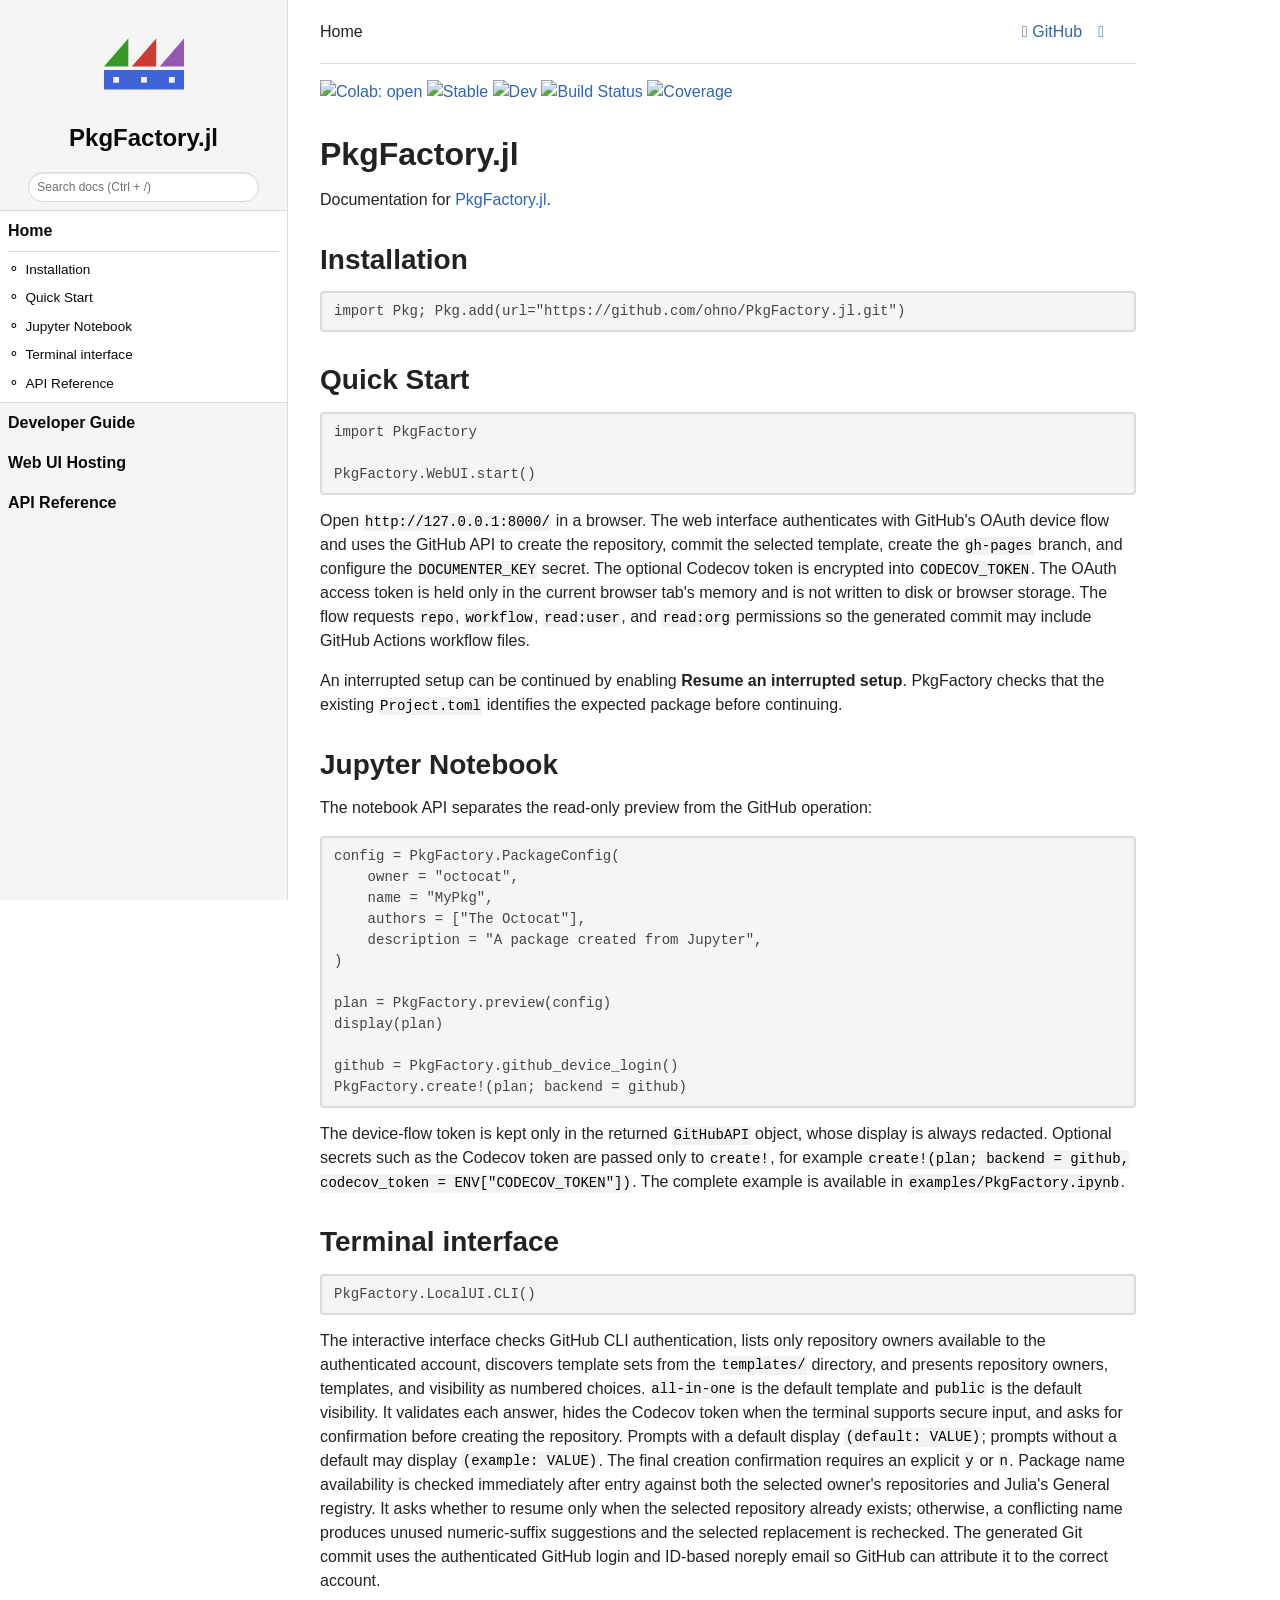
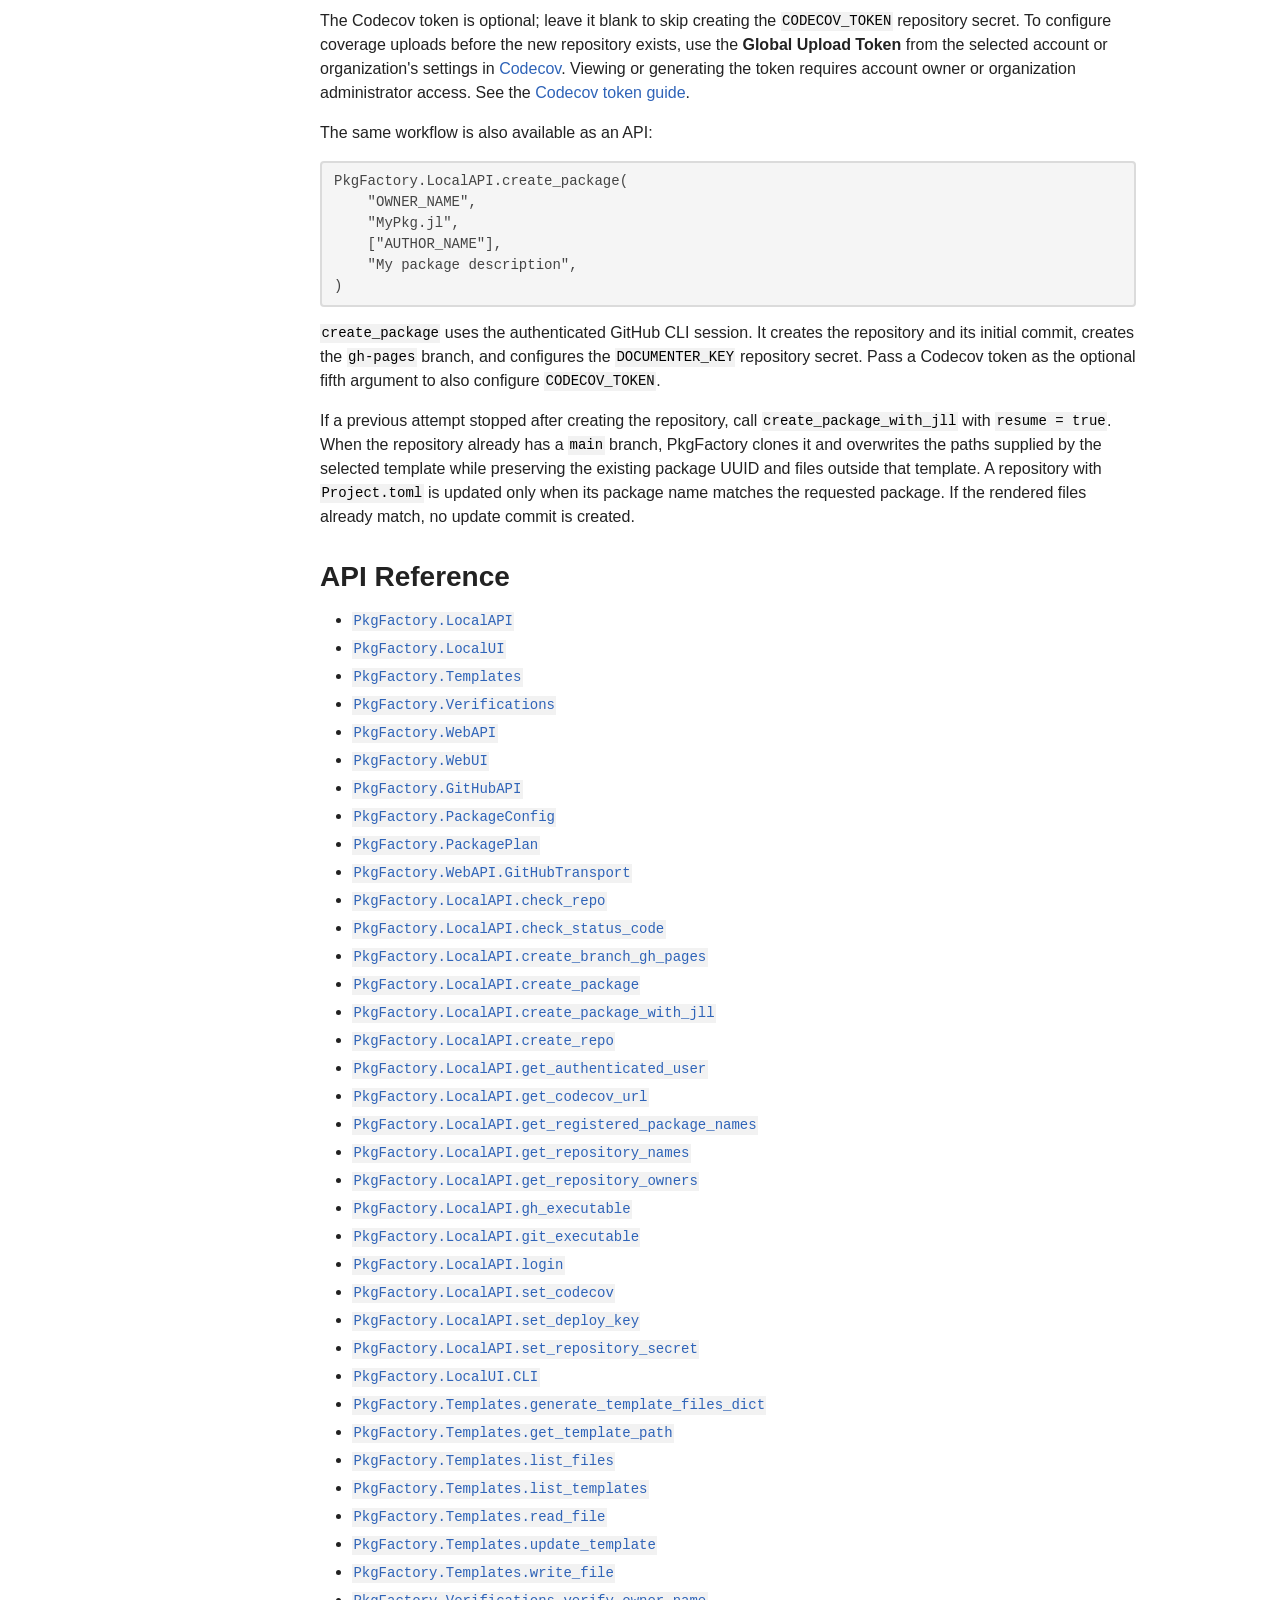
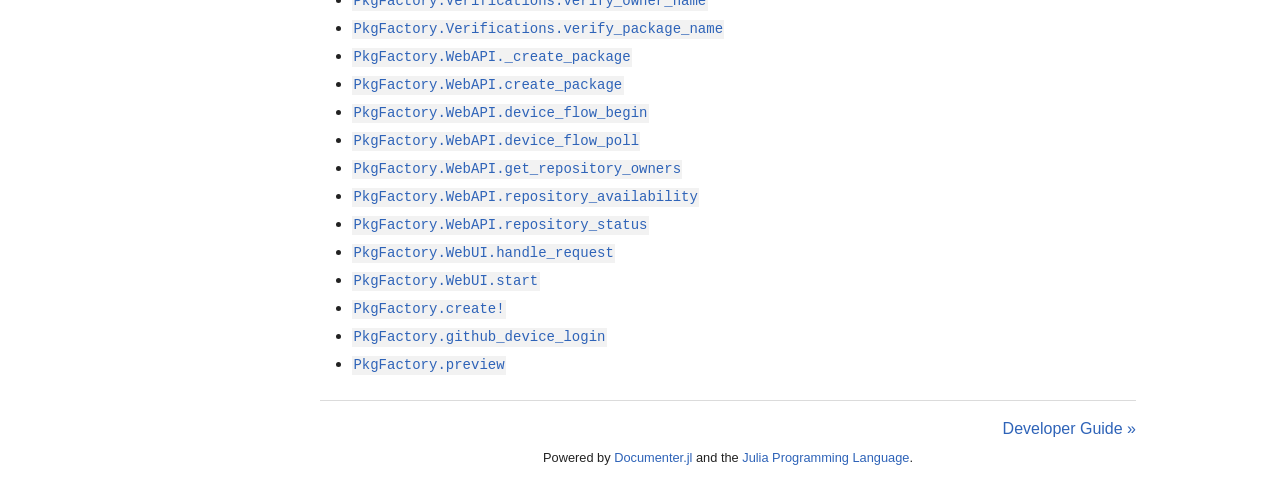
==== commit 19c88cfa: "build based on ff3a12a" ====
--- a/dev/index.html
+++ b/dev/index.html
@@ -1,5 +1,5 @@
 <!DOCTYPE html>
-<html lang="en"><head><meta charset="UTF-8"/><meta name="viewport" content="width=device-width, initial-scale=1.0"/><title>Home · PkgFactory.jl</title><meta name="title" content="Home · PkgFactory.jl"/><meta property="og:title" content="Home · PkgFactory.jl"/><meta property="twitter:title" content="Home · PkgFactory.jl"/><meta name="description" content="Documentation for PkgFactory.jl."/><meta property="og:description" content="Documentation for PkgFactory.jl."/><meta property="twitter:description" content="Documentation for PkgFactory.jl."/><meta property="og:url" content="https://ohno.github.io/PkgFactory.jl/"/><meta property="twitter:url" content="https://ohno.github.io/PkgFactory.jl/"/><link rel="canonical" href="https://ohno.github.io/PkgFactory.jl/"/><script data-outdated-warner src="assets/warner.js"></script><link href="https://cdnjs.cloudflare.com/ajax/libs/lato-font/3.0.0/css/lato-font.min.css" rel="stylesheet" type="text/css"/><link href="https://cdnjs.cloudflare.com/ajax/libs/juliamono/0.63.2/juliamono.min.css" rel="stylesheet" type="text/css"/><link href="https://cdnjs.cloudflare.com/ajax/libs/font-awesome/6.4.2/css/fontawesome.min.css" rel="stylesheet" type="text/css"/><link href="https://cdnjs.cloudflare.com/ajax/libs/font-awesome/6.4.2/css/solid.min.css" rel="stylesheet" type="text/css"/><link href="https://cdnjs.cloudflare.com/ajax/libs/font-awesome/6.4.2/css/brands.min.css" rel="stylesheet" type="text/css"/><link href="https://cdnjs.cloudflare.com/ajax/libs/KaTeX/0.16.8/katex.min.css" rel="stylesheet" type="text/css"/><script>documenterBaseURL="."</script><script src="https://cdnjs.cloudflare.com/ajax/libs/require.js/2.3.6/require.min.js" data-main="assets/documenter.js"></script><script src="search_index.js"></script><script src="siteinfo.js"></script><script src="../versions.js"></script><link class="docs-theme-link" rel="stylesheet" type="text/css" href="assets/themes/catppuccin-mocha.css" data-theme-name="catppuccin-mocha"/><link class="docs-theme-link" rel="stylesheet" type="text/css" href="assets/themes/catppuccin-macchiato.css" data-theme-name="catppuccin-macchiato"/><link class="docs-theme-link" rel="stylesheet" type="text/css" href="assets/themes/catppuccin-frappe.css" data-theme-name="catppuccin-frappe"/><link class="docs-theme-link" rel="stylesheet" type="text/css" href="assets/themes/catppuccin-latte.css" data-theme-name="catppuccin-latte"/><link class="docs-theme-link" rel="stylesheet" type="text/css" href="assets/themes/documenter-dark.css" data-theme-name="documenter-dark" data-theme-primary-dark/><link class="docs-theme-link" rel="stylesheet" type="text/css" href="assets/themes/documenter-light.css" data-theme-name="documenter-light" data-theme-primary/><script src="assets/themeswap.js"></script><link href="assets/logo.ico" rel="icon" type="image/x-icon"/></head><body><div id="documenter"><nav class="docs-sidebar"><a class="docs-logo" href><img src="assets/logo.svg" alt="PkgFactory.jl logo"/></a><div class="docs-package-name"><span class="docs-autofit"><a href>PkgFactory.jl</a></span></div><button class="docs-search-query input is-rounded is-small is-clickable my-2 mx-auto py-1 px-2" id="documenter-search-query">Search docs (Ctrl + /)</button><ul class="docs-menu"><li class="is-active"><a class="tocitem" href>Home</a><ul class="internal"><li><a class="tocitem" href="#Installation"><span>Installation</span></a></li><li><a class="tocitem" href="#Quick-Start"><span>Quick Start</span></a></li><li><a class="tocitem" href="#Jupyter-Notebook"><span>Jupyter Notebook</span></a></li><li><a class="tocitem" href="#Terminal-interface"><span>Terminal interface</span></a></li><li><a class="tocitem" href="#API-Reference"><span>API Reference</span></a></li></ul></li><li><a class="tocitem" href="developer/">Developer Guide</a></li><li><a class="tocitem" href="api/">API Reference</a></li></ul><div class="docs-version-selector field has-addons"><div class="control"><span class="docs-label button is-static is-size-7">Version</span></div><div class="docs-selector control is-expanded"><div class="select is-fullwidth is-size-7"><select id="documenter-version-selector"></select></div></div></div></nav><div class="docs-main"><header class="docs-navbar"><a class="docs-sidebar-button docs-navbar-link fa-solid fa-bars is-hidden-desktop" id="documenter-sidebar-button" href="#"></a><nav class="breadcrumb"><ul class="is-hidden-mobile"><li class="is-active"><a href>Home</a></li></ul><ul class="is-hidden-tablet"><li class="is-active"><a href>Home</a></li></ul></nav><div class="docs-right"><a class="docs-navbar-link" href="https://github.com/ohno/PkgFactory.jl" title="View the repository on GitHub"><span class="docs-icon fa-brands"></span><span class="docs-label is-hidden-touch">GitHub</span></a><a class="docs-navbar-link" href="https://github.com/ohno/PkgFactory.jl/blob/main/docs/src/index.md" title="Edit source on GitHub"><span class="docs-icon fa-solid"></span></a><a class="docs-settings-button docs-navbar-link fa-solid fa-gear" id="documenter-settings-button" href="#" title="Settings"></a><a class="docs-article-toggle-button fa-solid fa-chevron-up" id="documenter-article-toggle-button" href="javascript:;" title="Collapse all docstrings"></a></div></header><article class="content" id="documenter-page"><p><a href="https://colab.research.google.com/github/ohno/PkgFactory.jl/blob/main/examples/PkgFactory.ipynb"><img src="https://badgen.net/static/Colab/open/007ec6?icon=data%3Aimage%2Fsvg%2Bxml%3Bbase64%[base64]%[base64]%[base64]%2BPC9zdmc%2B&amp;iconWidth=22" alt="Colab: open"/></a> <a href="https://ohno.github.io/PkgFactory.jl/stable/"><img src="https://img.shields.io/badge/docs-stable-blue.svg" alt="Stable"/></a> <a href="https://ohno.github.io/PkgFactory.jl/dev/"><img src="https://img.shields.io/badge/docs-dev-blue.svg" alt="Dev"/></a> <a href="https://github.com/ohno/PkgFactory.jl/actions/workflows/CI.yml?query=branch%3Amain"><img src="https://github.com/ohno/PkgFactory.jl/actions/workflows/CI.yml/badge.svg?branch=main" alt="Build Status"/></a> <a href="https://codecov.io/gh/ohno/PkgFactory.jl"><img src="https://codecov.io/gh/ohno/PkgFactory.jl/branch/main/graph/badge.svg" alt="Coverage"/></a></p><h1 id="PkgFactory.jl"><a class="docs-heading-anchor" href="#PkgFactory.jl">PkgFactory.jl</a><a id="PkgFactory.jl-1"></a><a class="docs-heading-anchor-permalink" href="#PkgFactory.jl" title="Permalink"></a></h1><p>Documentation for <a href="https://github.com/ohno/PkgFactory.jl">PkgFactory.jl</a>.</p><h2 id="Installation"><a class="docs-heading-anchor" href="#Installation">Installation</a><a id="Installation-1"></a><a class="docs-heading-anchor-permalink" href="#Installation" title="Permalink"></a></h2><pre><code class="language-julia hljs">import Pkg; Pkg.add(url=&quot;https://github.com/ohno/PkgFactory.jl.git&quot;)</code></pre><h2 id="Quick-Start"><a class="docs-heading-anchor" href="#Quick-Start">Quick Start</a><a id="Quick-Start-1"></a><a class="docs-heading-anchor-permalink" href="#Quick-Start" title="Permalink"></a></h2><pre><code class="language-julia hljs">import PkgFactory
+<html lang="en"><head><meta charset="UTF-8"/><meta name="viewport" content="width=device-width, initial-scale=1.0"/><title>Home · PkgFactory.jl</title><meta name="title" content="Home · PkgFactory.jl"/><meta property="og:title" content="Home · PkgFactory.jl"/><meta property="twitter:title" content="Home · PkgFactory.jl"/><meta name="description" content="Documentation for PkgFactory.jl."/><meta property="og:description" content="Documentation for PkgFactory.jl."/><meta property="twitter:description" content="Documentation for PkgFactory.jl."/><meta property="og:url" content="https://ohno.github.io/PkgFactory.jl/"/><meta property="twitter:url" content="https://ohno.github.io/PkgFactory.jl/"/><link rel="canonical" href="https://ohno.github.io/PkgFactory.jl/"/><script data-outdated-warner src="assets/warner.js"></script><link href="https://cdnjs.cloudflare.com/ajax/libs/lato-font/3.0.0/css/lato-font.min.css" rel="stylesheet" type="text/css"/><link href="https://cdnjs.cloudflare.com/ajax/libs/juliamono/0.63.2/juliamono.min.css" rel="stylesheet" type="text/css"/><link href="https://cdnjs.cloudflare.com/ajax/libs/font-awesome/6.4.2/css/fontawesome.min.css" rel="stylesheet" type="text/css"/><link href="https://cdnjs.cloudflare.com/ajax/libs/font-awesome/6.4.2/css/solid.min.css" rel="stylesheet" type="text/css"/><link href="https://cdnjs.cloudflare.com/ajax/libs/font-awesome/6.4.2/css/brands.min.css" rel="stylesheet" type="text/css"/><link href="https://cdnjs.cloudflare.com/ajax/libs/KaTeX/0.16.8/katex.min.css" rel="stylesheet" type="text/css"/><script>documenterBaseURL="."</script><script src="https://cdnjs.cloudflare.com/ajax/libs/require.js/2.3.6/require.min.js" data-main="assets/documenter.js"></script><script src="search_index.js"></script><script src="siteinfo.js"></script><script src="../versions.js"></script><link class="docs-theme-link" rel="stylesheet" type="text/css" href="assets/themes/catppuccin-mocha.css" data-theme-name="catppuccin-mocha"/><link class="docs-theme-link" rel="stylesheet" type="text/css" href="assets/themes/catppuccin-macchiato.css" data-theme-name="catppuccin-macchiato"/><link class="docs-theme-link" rel="stylesheet" type="text/css" href="assets/themes/catppuccin-frappe.css" data-theme-name="catppuccin-frappe"/><link class="docs-theme-link" rel="stylesheet" type="text/css" href="assets/themes/catppuccin-latte.css" data-theme-name="catppuccin-latte"/><link class="docs-theme-link" rel="stylesheet" type="text/css" href="assets/themes/documenter-dark.css" data-theme-name="documenter-dark" data-theme-primary-dark/><link class="docs-theme-link" rel="stylesheet" type="text/css" href="assets/themes/documenter-light.css" data-theme-name="documenter-light" data-theme-primary/><script src="assets/themeswap.js"></script><link href="assets/logo.ico" rel="icon" type="image/x-icon"/></head><body><div id="documenter"><nav class="docs-sidebar"><a class="docs-logo" href><img src="assets/logo.svg" alt="PkgFactory.jl logo"/></a><div class="docs-package-name"><span class="docs-autofit"><a href>PkgFactory.jl</a></span></div><button class="docs-search-query input is-rounded is-small is-clickable my-2 mx-auto py-1 px-2" id="documenter-search-query">Search docs (Ctrl + /)</button><ul class="docs-menu"><li class="is-active"><a class="tocitem" href>Home</a><ul class="internal"><li><a class="tocitem" href="#Installation"><span>Installation</span></a></li><li><a class="tocitem" href="#Quick-Start"><span>Quick Start</span></a></li><li><a class="tocitem" href="#Jupyter-Notebook"><span>Jupyter Notebook</span></a></li><li><a class="tocitem" href="#Terminal-interface"><span>Terminal interface</span></a></li><li><a class="tocitem" href="#API-Reference"><span>API Reference</span></a></li></ul></li><li><a class="tocitem" href="developer/">Developer Guide</a></li><li><a class="tocitem" href="hosting/">Web UI Hosting</a></li><li><a class="tocitem" href="api/">API Reference</a></li></ul><div class="docs-version-selector field has-addons"><div class="control"><span class="docs-label button is-static is-size-7">Version</span></div><div class="docs-selector control is-expanded"><div class="select is-fullwidth is-size-7"><select id="documenter-version-selector"></select></div></div></div></nav><div class="docs-main"><header class="docs-navbar"><a class="docs-sidebar-button docs-navbar-link fa-solid fa-bars is-hidden-desktop" id="documenter-sidebar-button" href="#"></a><nav class="breadcrumb"><ul class="is-hidden-mobile"><li class="is-active"><a href>Home</a></li></ul><ul class="is-hidden-tablet"><li class="is-active"><a href>Home</a></li></ul></nav><div class="docs-right"><a class="docs-navbar-link" href="https://github.com/ohno/PkgFactory.jl" title="View the repository on GitHub"><span class="docs-icon fa-brands"></span><span class="docs-label is-hidden-touch">GitHub</span></a><a class="docs-navbar-link" href="https://github.com/ohno/PkgFactory.jl/blob/main/docs/src/index.md" title="Edit source on GitHub"><span class="docs-icon fa-solid"></span></a><a class="docs-settings-button docs-navbar-link fa-solid fa-gear" id="documenter-settings-button" href="#" title="Settings"></a><a class="docs-article-toggle-button fa-solid fa-chevron-up" id="documenter-article-toggle-button" href="javascript:;" title="Collapse all docstrings"></a></div></header><article class="content" id="documenter-page"><p><a href="https://colab.research.google.com/github/ohno/PkgFactory.jl/blob/main/examples/PkgFactory.ipynb"><img src="https://badgen.net/static/Colab/open/007ec6?icon=data%3Aimage%2Fsvg%2Bxml%3Bbase64%[base64]%[base64]%[base64]%2BPC9zdmc%2B&amp;iconWidth=22" alt="Colab: open"/></a> <a href="https://ohno.github.io/PkgFactory.jl/stable/"><img src="https://img.shields.io/badge/docs-stable-blue.svg" alt="Stable"/></a> <a href="https://ohno.github.io/PkgFactory.jl/dev/"><img src="https://img.shields.io/badge/docs-dev-blue.svg" alt="Dev"/></a> <a href="https://github.com/ohno/PkgFactory.jl/actions/workflows/CI.yml?query=branch%3Amain"><img src="https://github.com/ohno/PkgFactory.jl/actions/workflows/CI.yml/badge.svg?branch=main" alt="Build Status"/></a> <a href="https://codecov.io/gh/ohno/PkgFactory.jl"><img src="https://codecov.io/gh/ohno/PkgFactory.jl/branch/main/graph/badge.svg" alt="Coverage"/></a></p><h1 id="PkgFactory.jl"><a class="docs-heading-anchor" href="#PkgFactory.jl">PkgFactory.jl</a><a id="PkgFactory.jl-1"></a><a class="docs-heading-anchor-permalink" href="#PkgFactory.jl" title="Permalink"></a></h1><p>Documentation for <a href="https://github.com/ohno/PkgFactory.jl">PkgFactory.jl</a>.</p><h2 id="Installation"><a class="docs-heading-anchor" href="#Installation">Installation</a><a id="Installation-1"></a><a class="docs-heading-anchor-permalink" href="#Installation" title="Permalink"></a></h2><pre><code class="language-julia hljs">import Pkg; Pkg.add(url=&quot;https://github.com/ohno/PkgFactory.jl.git&quot;)</code></pre><h2 id="Quick-Start"><a class="docs-heading-anchor" href="#Quick-Start">Quick Start</a><a id="Quick-Start-1"></a><a class="docs-heading-anchor-permalink" href="#Quick-Start" title="Permalink"></a></h2><pre><code class="language-julia hljs">import PkgFactory
 
 PkgFactory.WebUI.start()</code></pre><p>Open <code>http://127.0.0.1:8000/</code> in a browser. The web interface authenticates with GitHub&#39;s OAuth device flow and uses the GitHub API to create the repository, commit the selected template, create the <code>gh-pages</code> branch, and configure the <code>DOCUMENTER_KEY</code> secret. The optional Codecov token is encrypted into <code>CODECOV_TOKEN</code>. The OAuth access token is held only in the current browser tab&#39;s memory and is not written to disk or browser storage. The flow requests <code>repo</code>, <code>workflow</code>, <code>read:user</code>, and <code>read:org</code> permissions so the generated commit may include GitHub Actions workflow files.</p><p>An interrupted setup can be continued by enabling <strong>Resume an interrupted setup</strong>. PkgFactory checks that the existing <code>Project.toml</code> identifies the expected package before continuing.</p><h2 id="Jupyter-Notebook"><a class="docs-heading-anchor" href="#Jupyter-Notebook">Jupyter Notebook</a><a id="Jupyter-Notebook-1"></a><a class="docs-heading-anchor-permalink" href="#Jupyter-Notebook" title="Permalink"></a></h2><p>The notebook API separates the read-only preview from the GitHub operation:</p><pre><code class="language-julia hljs">config = PkgFactory.PackageConfig(
     owner = &quot;octocat&quot;,
@@ -17,9 +17,9 @@
     &quot;MyPkg.jl&quot;,
     [&quot;AUTHOR_NAME&quot;],
     &quot;My package description&quot;,
-)</code></pre><p><code>create_package</code> uses the authenticated GitHub CLI session. It creates the repository and its initial commit, creates the <code>gh-pages</code> branch, and configures the <code>DOCUMENTER_KEY</code> repository secret. Pass a Codecov token as the optional fifth argument to also configure <code>CODECOV_TOKEN</code>.</p><p>If a previous attempt stopped after creating the repository, call <code>create_package_with_jll</code> with <code>resume = true</code>. When the repository already has a <code>main</code> branch, PkgFactory clones it and overwrites the paths supplied by the selected template while preserving the existing package UUID and files outside that template. A repository with <code>Project.toml</code> is updated only when its package name matches the requested package. If the rendered files already match, no update commit is created.</p><h2 id="API-Reference"><a class="docs-heading-anchor" href="#API-Reference">API Reference</a><a id="API-Reference-1"></a><a class="docs-heading-anchor-permalink" href="#API-Reference" title="Permalink"></a></h2><ul><li><a href="api/#PkgFactory.LocalAPI"><code>PkgFactory.LocalAPI</code></a></li><li><a href="api/#PkgFactory.LocalUI"><code>PkgFactory.LocalUI</code></a></li><li><a href="api/#PkgFactory.Templates"><code>PkgFactory.Templates</code></a></li><li><a href="api/#PkgFactory.Verifications"><code>PkgFactory.Verifications</code></a></li><li><a href="api/#PkgFactory.WebAPI"><code>PkgFactory.WebAPI</code></a></li><li><a href="api/#PkgFactory.WebUI"><code>PkgFactory.WebUI</code></a></li><li><a href="api/#PkgFactory.GitHubAPI"><code>PkgFactory.GitHubAPI</code></a></li><li><a href="api/#PkgFactory.PackageConfig"><code>PkgFactory.PackageConfig</code></a></li><li><a href="api/#PkgFactory.PackagePlan"><code>PkgFactory.PackagePlan</code></a></li><li><a href="api/#PkgFactory.LocalAPI.check_repo-Tuple{String, String}"><code>PkgFactory.LocalAPI.check_repo</code></a></li><li><a href="api/#PkgFactory.LocalAPI.check_status_code-Tuple{}"><code>PkgFactory.LocalAPI.check_status_code</code></a></li><li><a href="api/#PkgFactory.LocalAPI.create_branch_gh_pages-Tuple{String, String}"><code>PkgFactory.LocalAPI.create_branch_gh_pages</code></a></li><li><a href="api/#PkgFactory.LocalAPI.create_package"><code>PkgFactory.LocalAPI.create_package</code></a></li><li><a href="api/#PkgFactory.LocalAPI.create_package_with_jll"><code>PkgFactory.LocalAPI.create_package_with_jll</code></a></li><li><a href="api/#PkgFactory.LocalAPI.create_repo-Tuple{String, String, String}"><code>PkgFactory.LocalAPI.create_repo</code></a></li><li><a href="api/#PkgFactory.LocalAPI.get_authenticated_user-Tuple{}"><code>PkgFactory.LocalAPI.get_authenticated_user</code></a></li><li><a href="api/#PkgFactory.LocalAPI.get_codecov_url-Tuple{String, String}"><code>PkgFactory.LocalAPI.get_codecov_url</code></a></li><li><a href="api/#PkgFactory.LocalAPI.get_registered_package_names-Tuple{String}"><code>PkgFactory.LocalAPI.get_registered_package_names</code></a></li><li><a href="api/#PkgFactory.LocalAPI.get_repository_names-Tuple{String}"><code>PkgFactory.LocalAPI.get_repository_names</code></a></li><li><a href="api/#PkgFactory.LocalAPI.get_repository_owners-Tuple{}"><code>PkgFactory.LocalAPI.get_repository_owners</code></a></li><li><a href="api/#PkgFactory.LocalAPI.gh_executable-Tuple{}"><code>PkgFactory.LocalAPI.gh_executable</code></a></li><li><a href="api/#PkgFactory.LocalAPI.git_executable-Tuple{}"><code>PkgFactory.LocalAPI.git_executable</code></a></li><li><a href="api/#PkgFactory.LocalAPI.login-Tuple{}"><code>PkgFactory.LocalAPI.login</code></a></li><li><a href="api/#PkgFactory.LocalAPI.set_codecov-Tuple{String, String, AbstractString}"><code>PkgFactory.LocalAPI.set_codecov</code></a></li><li><a href="api/#PkgFactory.LocalAPI.set_deploy_key-Tuple{String, String}"><code>PkgFactory.LocalAPI.set_deploy_key</code></a></li><li><a href="api/#PkgFactory.LocalAPI.set_repository_secret-Tuple{String, String, String, AbstractString}"><code>PkgFactory.LocalAPI.set_repository_secret</code></a></li><li><a href="api/#PkgFactory.LocalUI.CLI-Tuple{}"><code>PkgFactory.LocalUI.CLI</code></a></li><li><a href="api/#PkgFactory.Templates.generate_template_files_dict-Tuple{String, String, Vector{String}, String, String}"><code>PkgFactory.Templates.generate_template_files_dict</code></a></li><li><a href="api/#PkgFactory.Templates.get_template_path-Tuple{String}"><code>PkgFactory.Templates.get_template_path</code></a></li><li><a href="api/#PkgFactory.Templates.list_files-Tuple{String}"><code>PkgFactory.Templates.list_files</code></a></li><li><a href="api/#PkgFactory.Templates.list_templates-Tuple{}"><code>PkgFactory.Templates.list_templates</code></a></li><li><a href="api/#PkgFactory.Templates.read_file-Tuple{String}"><code>PkgFactory.Templates.read_file</code></a></li><li><a href="api/#PkgFactory.Templates.update_template-Tuple{String, String, Vector{String}}"><code>PkgFactory.Templates.update_template</code></a></li><li><a href="api/#PkgFactory.Templates.write_file-Tuple{String, String}"><code>PkgFactory.Templates.write_file</code></a></li><li><a href="api/#PkgFactory.Verifications.verify_owner_name-Tuple{String}"><code>PkgFactory.Verifications.verify_owner_name</code></a></li><li><a href="api/#PkgFactory.Verifications.verify_package_name-Tuple{String}"><code>PkgFactory.Verifications.verify_package_name</code></a></li><li><a href="api/#PkgFactory.WebAPI.create_package"><code>PkgFactory.WebAPI.create_package</code></a></li><li><a href="api/#PkgFactory.WebAPI.device_flow_begin"><code>PkgFactory.WebAPI.device_flow_begin</code></a></li><li><a href="api/#PkgFactory.WebAPI.device_flow_poll"><code>PkgFactory.WebAPI.device_flow_poll</code></a></li><li><a href="api/#PkgFactory.WebAPI.get_repository_owners-Tuple{AbstractString}"><code>PkgFactory.WebAPI.get_repository_owners</code></a></li><li><a href="api/#PkgFactory.WebAPI.repository_availability-Tuple{String, String, String}"><code>PkgFactory.WebAPI.repository_availability</code></a></li><li><a href="api/#PkgFactory.WebUI.handle_request-Tuple{HTTP.Messages.Request}"><code>PkgFactory.WebUI.handle_request</code></a></li><li><a href="api/#PkgFactory.WebUI.start"><code>PkgFactory.WebUI.start</code></a></li><li><a href="api/#PkgFactory.create!-Tuple{PkgFactory.PackagePlan, PkgFactory.GitHubAPI}"><code>PkgFactory.create!</code></a></li><li><a href="api/#PkgFactory.github_device_login-Tuple{}"><code>PkgFactory.github_device_login</code></a></li><li><a href="api/#PkgFactory.preview-Tuple{PkgFactory.PackageConfig}"><code>PkgFactory.preview</code></a></li></ul><script type="module">import mermaid from 'https://cdn.jsdelivr.net/npm/mermaid@11/dist/mermaid.esm.min.mjs';
+)</code></pre><p><code>create_package</code> uses the authenticated GitHub CLI session. It creates the repository and its initial commit, creates the <code>gh-pages</code> branch, and configures the <code>DOCUMENTER_KEY</code> repository secret. Pass a Codecov token as the optional fifth argument to also configure <code>CODECOV_TOKEN</code>.</p><p>If a previous attempt stopped after creating the repository, call <code>create_package_with_jll</code> with <code>resume = true</code>. When the repository already has a <code>main</code> branch, PkgFactory clones it and overwrites the paths supplied by the selected template while preserving the existing package UUID and files outside that template. A repository with <code>Project.toml</code> is updated only when its package name matches the requested package. If the rendered files already match, no update commit is created.</p><h2 id="API-Reference"><a class="docs-heading-anchor" href="#API-Reference">API Reference</a><a id="API-Reference-1"></a><a class="docs-heading-anchor-permalink" href="#API-Reference" title="Permalink"></a></h2><ul><li><a href="api/#PkgFactory.LocalAPI"><code>PkgFactory.LocalAPI</code></a></li><li><a href="api/#PkgFactory.LocalUI"><code>PkgFactory.LocalUI</code></a></li><li><a href="api/#PkgFactory.Templates"><code>PkgFactory.Templates</code></a></li><li><a href="api/#PkgFactory.Verifications"><code>PkgFactory.Verifications</code></a></li><li><a href="api/#PkgFactory.WebAPI"><code>PkgFactory.WebAPI</code></a></li><li><a href="api/#PkgFactory.WebUI"><code>PkgFactory.WebUI</code></a></li><li><a href="api/#PkgFactory.GitHubAPI"><code>PkgFactory.GitHubAPI</code></a></li><li><a href="api/#PkgFactory.PackageConfig"><code>PkgFactory.PackageConfig</code></a></li><li><a href="api/#PkgFactory.PackagePlan"><code>PkgFactory.PackagePlan</code></a></li><li><a href="api/#PkgFactory.WebAPI.GitHubTransport"><code>PkgFactory.WebAPI.GitHubTransport</code></a></li><li><a href="api/#PkgFactory.LocalAPI.check_repo-Tuple{String, String}"><code>PkgFactory.LocalAPI.check_repo</code></a></li><li><a href="api/#PkgFactory.LocalAPI.check_status_code-Tuple{}"><code>PkgFactory.LocalAPI.check_status_code</code></a></li><li><a href="api/#PkgFactory.LocalAPI.create_branch_gh_pages-Tuple{String, String}"><code>PkgFactory.LocalAPI.create_branch_gh_pages</code></a></li><li><a href="api/#PkgFactory.LocalAPI.create_package"><code>PkgFactory.LocalAPI.create_package</code></a></li><li><a href="api/#PkgFactory.LocalAPI.create_package_with_jll"><code>PkgFactory.LocalAPI.create_package_with_jll</code></a></li><li><a href="api/#PkgFactory.LocalAPI.create_repo-Tuple{String, String, String}"><code>PkgFactory.LocalAPI.create_repo</code></a></li><li><a href="api/#PkgFactory.LocalAPI.get_authenticated_user-Tuple{}"><code>PkgFactory.LocalAPI.get_authenticated_user</code></a></li><li><a href="api/#PkgFactory.LocalAPI.get_codecov_url-Tuple{String, String}"><code>PkgFactory.LocalAPI.get_codecov_url</code></a></li><li><a href="api/#PkgFactory.LocalAPI.get_registered_package_names-Tuple{String}"><code>PkgFactory.LocalAPI.get_registered_package_names</code></a></li><li><a href="api/#PkgFactory.LocalAPI.get_repository_names-Tuple{String}"><code>PkgFactory.LocalAPI.get_repository_names</code></a></li><li><a href="api/#PkgFactory.LocalAPI.get_repository_owners-Tuple{}"><code>PkgFactory.LocalAPI.get_repository_owners</code></a></li><li><a href="api/#PkgFactory.LocalAPI.gh_executable-Tuple{}"><code>PkgFactory.LocalAPI.gh_executable</code></a></li><li><a href="api/#PkgFactory.LocalAPI.git_executable-Tuple{}"><code>PkgFactory.LocalAPI.git_executable</code></a></li><li><a href="api/#PkgFactory.LocalAPI.login-Tuple{}"><code>PkgFactory.LocalAPI.login</code></a></li><li><a href="api/#PkgFactory.LocalAPI.set_codecov-Tuple{String, String, AbstractString}"><code>PkgFactory.LocalAPI.set_codecov</code></a></li><li><a href="api/#PkgFactory.LocalAPI.set_deploy_key-Tuple{String, String}"><code>PkgFactory.LocalAPI.set_deploy_key</code></a></li><li><a href="api/#PkgFactory.LocalAPI.set_repository_secret-Tuple{String, String, String, AbstractString}"><code>PkgFactory.LocalAPI.set_repository_secret</code></a></li><li><a href="api/#PkgFactory.LocalUI.CLI-Tuple{}"><code>PkgFactory.LocalUI.CLI</code></a></li><li><a href="api/#PkgFactory.Templates.generate_template_files_dict-Tuple{String, String, Vector{String}, String, String}"><code>PkgFactory.Templates.generate_template_files_dict</code></a></li><li><a href="api/#PkgFactory.Templates.get_template_path-Tuple{String}"><code>PkgFactory.Templates.get_template_path</code></a></li><li><a href="api/#PkgFactory.Templates.list_files-Tuple{String}"><code>PkgFactory.Templates.list_files</code></a></li><li><a href="api/#PkgFactory.Templates.list_templates-Tuple{}"><code>PkgFactory.Templates.list_templates</code></a></li><li><a href="api/#PkgFactory.Templates.read_file-Tuple{String}"><code>PkgFactory.Templates.read_file</code></a></li><li><a href="api/#PkgFactory.Templates.update_template-Tuple{String, String, Vector{String}}"><code>PkgFactory.Templates.update_template</code></a></li><li><a href="api/#PkgFactory.Templates.write_file-Tuple{String, String}"><code>PkgFactory.Templates.write_file</code></a></li><li><a href="api/#PkgFactory.Verifications.verify_owner_name-Tuple{String}"><code>PkgFactory.Verifications.verify_owner_name</code></a></li><li><a href="api/#PkgFactory.Verifications.verify_package_name-Tuple{String}"><code>PkgFactory.Verifications.verify_package_name</code></a></li><li><a href="api/#PkgFactory.WebAPI._create_package"><code>PkgFactory.WebAPI._create_package</code></a></li><li><a href="api/#PkgFactory.WebAPI.create_package"><code>PkgFactory.WebAPI.create_package</code></a></li><li><a href="api/#PkgFactory.WebAPI.device_flow_begin"><code>PkgFactory.WebAPI.device_flow_begin</code></a></li><li><a href="api/#PkgFactory.WebAPI.device_flow_poll"><code>PkgFactory.WebAPI.device_flow_poll</code></a></li><li><a href="api/#PkgFactory.WebAPI.get_repository_owners-Tuple{AbstractString}"><code>PkgFactory.WebAPI.get_repository_owners</code></a></li><li><a href="api/#PkgFactory.WebAPI.repository_availability-Tuple{String, String, String}"><code>PkgFactory.WebAPI.repository_availability</code></a></li><li><a href="api/#PkgFactory.WebAPI.repository_status-Tuple{AbstractString, String, String}"><code>PkgFactory.WebAPI.repository_status</code></a></li><li><a href="api/#PkgFactory.WebUI.handle_request-Tuple{HTTP.Messages.Request}"><code>PkgFactory.WebUI.handle_request</code></a></li><li><a href="api/#PkgFactory.WebUI.start"><code>PkgFactory.WebUI.start</code></a></li><li><a href="api/#PkgFactory.create!-Tuple{PkgFactory.PackagePlan, PkgFactory.GitHubAPI}"><code>PkgFactory.create!</code></a></li><li><a href="api/#PkgFactory.github_device_login-Tuple{}"><code>PkgFactory.github_device_login</code></a></li><li><a href="api/#PkgFactory.preview-Tuple{PkgFactory.PackageConfig}"><code>PkgFactory.preview</code></a></li></ul><script type="module">import mermaid from 'https://cdn.jsdelivr.net/npm/mermaid@11/dist/mermaid.esm.min.mjs';
 mermaid.initialize({
     startOnLoad: true,
     theme: "neutral"
 });
-</script></article><nav class="docs-footer"><a class="docs-footer-nextpage" href="developer/">Developer Guide »</a><div class="flexbox-break"></div><p class="footer-message">Powered by <a href="https://github.com/JuliaDocs/Documenter.jl">Documenter.jl</a> and the <a href="https://julialang.org/">Julia Programming Language</a>.</p></nav></div><div class="modal" id="documenter-settings"><div class="modal-background"></div><div class="modal-card"><header class="modal-card-head"><p class="modal-card-title">Settings</p><button class="delete"></button></header><section class="modal-card-body"><p><label class="label">Theme</label><div class="select"><select id="documenter-themepicker"><option value="auto">Automatic (OS)</option><option value="documenter-light">documenter-light</option><option value="documenter-dark">documenter-dark</option><option value="catppuccin-latte">catppuccin-latte</option><option value="catppuccin-frappe">catppuccin-frappe</option><option value="catppuccin-macchiato">catppuccin-macchiato</option><option value="catppuccin-mocha">catppuccin-mocha</option></select></div></p><hr/><p>This document was generated with <a href="https://github.com/JuliaDocs/Documenter.jl">Documenter.jl</a> version 1.19.0 on <span class="colophon-date" title="Monday 7 September 2026 01:37">Monday 7 September 2026</span>. Using Julia version 1.12.7.</p></section><footer class="modal-card-foot"></footer></div></div></div></body></html>
+</script></article><nav class="docs-footer"><a class="docs-footer-nextpage" href="developer/">Developer Guide »</a><div class="flexbox-break"></div><p class="footer-message">Powered by <a href="https://github.com/JuliaDocs/Documenter.jl">Documenter.jl</a> and the <a href="https://julialang.org/">Julia Programming Language</a>.</p></nav></div><div class="modal" id="documenter-settings"><div class="modal-background"></div><div class="modal-card"><header class="modal-card-head"><p class="modal-card-title">Settings</p><button class="delete"></button></header><section class="modal-card-body"><p><label class="label">Theme</label><div class="select"><select id="documenter-themepicker"><option value="auto">Automatic (OS)</option><option value="documenter-light">documenter-light</option><option value="documenter-dark">documenter-dark</option><option value="catppuccin-latte">catppuccin-latte</option><option value="catppuccin-frappe">catppuccin-frappe</option><option value="catppuccin-macchiato">catppuccin-macchiato</option><option value="catppuccin-mocha">catppuccin-mocha</option></select></div></p><hr/><p>This document was generated with <a href="https://github.com/JuliaDocs/Documenter.jl">Documenter.jl</a> version 1.19.0 on <span class="colophon-date" title="Tuesday 8 September 2026 23:51">Tuesday 8 September 2026</span>. Using Julia version 1.12.7.</p></section><footer class="modal-card-foot"></footer></div></div></div></body></html>
